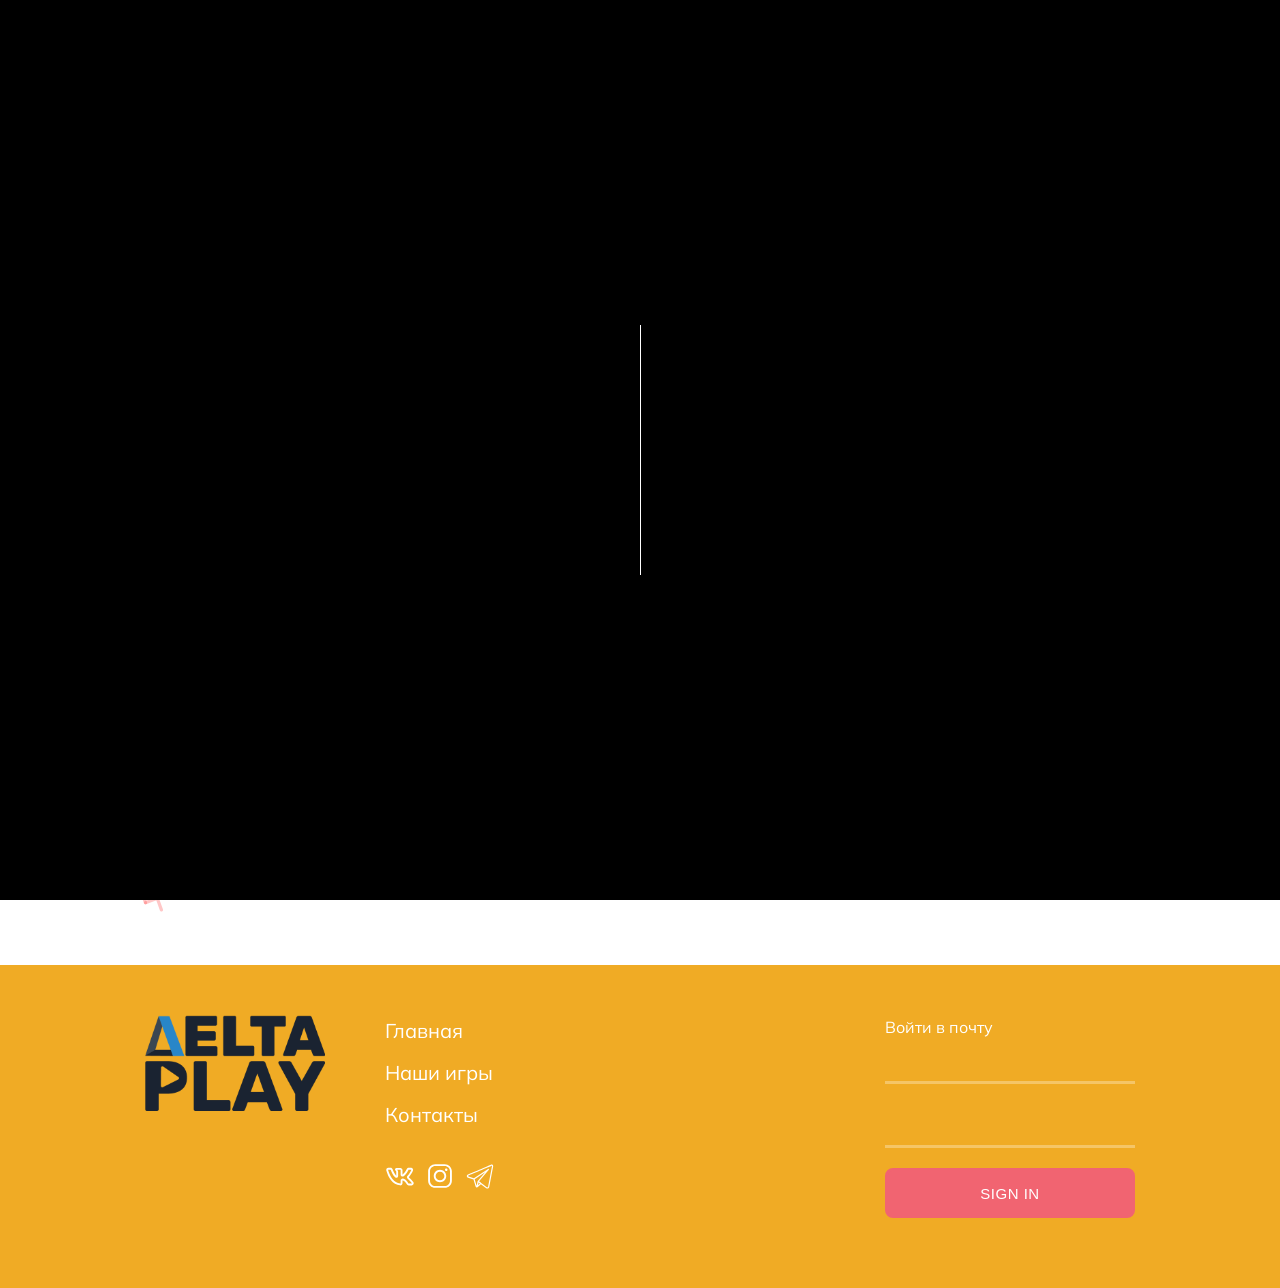
==== contact-us.html @ f850fb14 "Add init game check" ====
<!DOCTYPE html>
<!--[if lt IE 7 ]><html class="ie ie6" lang="en"> <![endif]-->
<!--[if IE 7 ]><html class="ie ie7" lang="en"> <![endif]-->
<!--[if IE 8 ]><html class="ie ie8" lang="en"> <![endif]-->
<!--[if (gte IE 9)|!(IE)]><!--><html lang="en"> <!--<![endif]-->

<head>

	<meta http-equiv="Content-Type" content="text/html; charset=utf-8" />

	<meta name="description" content="Name of your web site">
	<meta name="author" content="Marketify">

	<meta name="viewport" content="width=device-width, initial-scale=1, maximum-scale=1">

	<title>iKnow | Home</title>

	<!-- STYLES -->
	<link href="https://fonts.googleapis.com/css2?family=Mulish:ital,wght@0,200;0,300;0,400;0,500;0,600;0,700;0,800;0,900;1,200;1,300;1,400;1,500;1,600;1,700;1,800;1,900&family=Poppins:ital,wght@0,300;0,400;0,500;0,600;0,700;0,800;0,900;1,300;1,400;1,500;1,600;1,700;1,800;1,900&display=swap" rel="stylesheet">
	<link href="https://fonts.googleapis.com/css2?family=Montserrat:ital,wght@0,100;0,200;0,300;0,400;0,500;0,600;0,700;0,800;0,900;1,100;1,200;1,300;1,400;1,500;1,600;1,700;1,800;1,900&display=swap" rel="stylesheet">

	<link rel="stylesheet" type="text/css" href="css/plugins.css" />
	<link rel="stylesheet" type="text/css" href="css/style.css" />
	<!--<link rel="stylesheet" type="text/css" href="css/dark.css" />-->
	<!--[if lt IE 9]> <script type="text/javascript" src="js/modernizr.custom.js"></script> <![endif]-->
	<!-- /STYLES -->

</head>

<body>

<!-- PRELOADER -->
<div id="preloader">
	<div class="loader_line"></div>
</div>
<!-- /PRELOADER -->

<!-- WRAPPER ALL -->
<!--<div class="iknow_tm_all_wrap" data-magic-cursor="show" data-animation-in="rotateInDownLeft" data-animation-out="rotateOutDownLeft"> -->
<div class="iknow_tm_all_wrap" data-magic-cursor="show" data-enter="zoomInDown" data-exit="slideInLeft">
	<!-- If you want disable magic cursor change value to "hide" -->

	<!-- MODALBOX -->
	<div class="iknow_tm_modalbox">
		<div class="box_inner">
			<div class="close">
				<a href="#"><img class="svg" src="img/svg/cancel.svg" alt="" /></a>
			</div>
			<div class="description_wrap"></div>
		</div>
	</div>
	<!-- /MODALBOX -->

	<div class="iknow_tm_extra_demo">

		<div class="iknow_tm_fixed_background" data-img-url="img/hero/4.jpg"></div>

		<!-- TOPBAR -->
		<div class="iknow_tm_topbar smaller" data-position="fixed">
			<div class="topbar_inner">
				<div class="logo">
					<a href="#"><img src="img/deltaplay.png" alt="" /></a>
				</div>
				<div class="wrapper">
					<div class="menu transition_link">
						<ul>
							<li><a href="index.html">Главная</a></li>
							<li><a href="games.html">Наши игры</a></li>
							<li class="active"><a href="contact-us.html">Контакты</a></li>
						</ul>
						<span class="ccc"></span>
					</div>
					<div class="trigger">
						<div class="hamburger hamburger--slider">
							<div class="hamburger-box">
								<div class="hamburger-inner"></div>
							</div>
						</div>
					</div>
				</div>
			</div>
		</div>
		<!-- /TOPBAR -->

		<!-- HERO -->
		<div class="iknow_tm_hero">
			<div class="background_shape"></div>
			<div class="hero_content">
				<div class="container">
					<div class="content_inner">
						<!-- CONTACT -->
						<div id="contact" class="iknow_tm_main_section">
							<div class="iknow_tm_contact">
								<div class="iknow_tm_main_title">
									<span>Напишите нам</span>
									<h3>Отправьте нам свое сообщение</h3>
								</div>
								<div class="wrapper">

									<div class="right">
										<div class="fields">
											<form action="/" method="post" class="contact_form" id="contact_form" autocomplete="off">
												<div class="returnmessage" data-success="Ваше сообщение было отправлено, мы с вами скоро свяжемся"></div>
												<div class="empty_notice"><span>Пожалуйста, заполните обязательные поля</span></div>
												<div class="input_list">
													<ul>
														<li><input id="name" type="text" placeholder="Имя" /></li>
														<li><input id="email" type="text" placeholder="Email" /></li>
														<li><input id="phone" type="number" placeholder="Номер телефона" /></li>
														<li><input id="subject" type="text" placeholder="Тема" /></li>
													</ul>
												</div>
												<div class="message_area">
													<textarea id="message" placeholder="Введите сообщение"></textarea>
												</div>
												<div class="iknow_tm_button">
													<a id="send_message" href="#">Submit Now</a>
												</div>

												<!-- If you want change mail address to yours, just open "modal" folder >> contact.php and go to line 4 and change detail to yours.  -->

											</form>
										</div>
									</div>
								</div>
							</div>
						</div>
						<!-- /CONTACT -->
					</div>
				</div>
			</div>

			<!-- Hero Shapes -->
			<div class="simple_shapes">
				<span class="one anim_scale"><img class="svg" src="img/svg/shapes/9.svg" alt="" /></span>
				<span class="two anim_moveLeft"><img class="svg" src="img/svg/shapes/dot.svg" alt="" /></span>
				<span class="three anim_moveTop"><img class="svg" src="img/svg/shapes/dot-2.svg" alt="" /></span>
				<span class="four anim_circle"><img class="svg" src="img/svg/shapes/1.svg" alt="" /></span>
				<span class="five anim_circle"><img class="svg" src="img/svg/shapes/8.svg" alt="" /></span>
				<span class="six anim_circle"><img class="svg" src="img/svg/shapes/3.svg" alt="" /></span>
				<span class="seven anim_right"><img class="svg" src="img/svg/shapes/4.svg" alt="" /></span>
				<span class="eight anim_scale"><img class="svg" src="img/svg/shapes/9.svg" alt="" /></span>
				<span class="nine anim_circle"><img class="svg" src="img/svg/shapes/3.svg" alt="" /></span>
				<span class="ten anim_moveLeft"><img class="svg" src="img/svg/shapes/4.svg" alt="" /></span>
				<span class="eleven anim_scale"><img class="svg" src="img/svg/shapes/9.svg" alt="" /></span>
				<span class="twelve anim_extra"><img class="svg" src="img/svg/shapes/2.svg" alt="" /></span>
				<span class="thirteen anim_circle"><img class="svg" src="img/svg/shapes/5.svg" alt="" /></span>
				<span class="fourteen anim_scale"><img class="svg" src="img/svg/shapes/9.svg" alt="" /></span>
				<span class="fifteen anim_circle"><img class="svg" src="img/svg/shapes/3.svg" alt="" /></span>
				<span class="sixteen anim_scale"><img class="svg" src="img/svg/shapes/9.svg" alt="" /></span>
				<span class="seventeen anim_circle"><img class="svg" src="img/svg/shapes/5.svg" alt="" /></span>
				<span class="eighteen anim_scale"><img class="svg" src="img/svg/shapes/9.svg" alt="" /></span>
				<span class="nineteen anim_scale"><img class="svg" src="img/svg/shapes/9.svg" alt="" /></span>
				<span class="twenty anim_circle"><img class="svg" src="img/svg/shapes/1.svg" alt="" /></span>
			</div>
			<!-- /Hero Shapes -->

		</div>
		<!-- /HERO -->

	</div>

	<!-- AUDIO FOR CLICK -->
	<audio id="audio1"><source src="audio/1.mp3"></audio>
	<audio id="audio2"><source src="audio/2.mp3"></audio>
	<!-- /AUDIO FOR CLICK -->

	<!-- MAGIC CURSOR -->
	<div class="mouse-cursor cursor-outer"></div>
	<div class="mouse-cursor cursor-inner"></div>
	<!-- /MAGIC CURSOR -->

</div>
<!-- / WRAPPER ALL -->

<footer class="footer">
	<div class="footer-container">
		<div class="container">
			<div class="footer__left">
				<a href="/" class="footer__logo">
					<img width="180" src="img/deltaplay.png" alt="Дельтаплей">
				</a>
				<div>
					<nav class="footer__nav">
						<ul class="footer__list">
							<li class="footer__list-item">
								<a class="footer__list-link" href="index.html">Главная</a>
							</li>
							<li class="footer__list-item">
								<a class="footer__list-link" href="games.html">Наши игры</a>
							</li>
							<li class="footer__list-item">
								<a class="footer__list-link" href="contact-us.html">Контакты</a>
							</li>
						</ul>
					</nav>
					<ul class="footer__social footer__contacts-box">
						<li class="footer__social-item">
							<a class="footer__social-link" href="" target="_blank" rel="noopener">
								<img width="30" height="30" src="img/icons-vk.svg" alt="vk">
							</a>
						</li>
						<li class="footer__social-item">
							<a class="footer__social-link" href="" target="_blank" rel="noopener">
								<img width="30" height="30" src="img/icons-instagram.svg" alt="instagram">
							</a>
						</li>
						<li class="footer__social-item">
							<a class="footer__social-link" href="" target="_blank" rel="noopener">
								<img width="30" height="30" src="img/icons-tg.svg" alt="telegram">
							</a>
						</li>
					</ul>
				</div>
			</div>
			<div class="footer__right">
				<div class="email-container">
					<form action="">
						<p>Войти в почту</p>
						<input type="text" value=""><br>
						<input type="password"><br>
						<input type="submit" value="SIGN IN"><br>
					</form>
				</div>
			</div>
		</div>
	</div>
</footer>

<!-- SCRIPTS -->
<script src="js/jquery.js"></script>
<!--[if lt IE 10]> <script type="text/javascript" src="js/ie8.js"></script> <![endif]-->
<script src="js/plugins.js"></script>
<script src="js/init.js"></script>
<!-- /SCRIPTS -->

</body>
</html>
---- css/plugins.css ----
/*------------------------------------------------------------------*/
/*	01) BASE
/*------------------------------------------------------------------*/

html,body,div,span,applet,object,iframe,h1,h2,h3,h4,h5,h6,p,blockquote,pre,a,abbr,acronym,address,big,cite,code,del,dfn,em,font,ins,kbd,q,s,samp,small,strike,strong,sub,sup,tt,var,b,u,i,center,dl,dt,dd,ol,ul,li,fieldset,form,label,legend,table,caption,tbody,tfoot,thead,tr,th,td
	{
	background: transparent;
	border: 0;
	margin: 0;
	padding: 0;
	vertical-align: baseline;
	outline: none;
}

article, aside, details, figcaption, figure, footer, header, hgroup, nav, section {
    display: block;
}

blockquote {
	quotes: none;
}

blockquote:before,blockquote:after {
	content: '';
	content: none;
}
ul, ol{
	margin:0px;
}
ul li, ol li{
	margin:0px;
}
img{
	vertical-align:middle;
	max-width:100%;
}
iframe{
	max-width:100%;
}
del {
	text-decoration: line-through;
}
a, i{
	border:none;
}
a:hover{text-decoration:none;}

/*------------------------------------------------------------------*/
/*	02) FORM ELEMENTS
/*------------------------------------------------------------------*/

textarea{
	border-radius:0;
	font-size:13px;
	resize:vertical;
	font-family:"Mulish";
	letter-spacing: 1.2px !important;

	-webkit-box-sizing: border-box; /* Safari/Chrome, other WebKit */
	-moz-box-sizing: border-box;    /* Firefox, other Gecko */
	-ms-box-sizing: border-box;     /* IE 10 + */
	box-sizing: border-box;         /* Opera/IE 8+ */

	line-height:1.4;
	padding:10px!important;
	width:100%;
	border:1px solid #eee;

	-webkit-transition: all .3s ease;
	   -moz-transition: all .3s ease;
	    -ms-transition: all .3s ease;
	     -o-transition: all .3s ease;
	        transition: all .3s ease;
}
input[type="text"],
input[type="password"],
input[type="datetime"],
input[type="datetime-local"],
input[type="date"],
input[type="month"],
input[type="time"],
input[type="week"],
input[type="number"],
input[type="email"],
input[type="url"],
input[type="search"],
input[type="tel"],
input[type="color"],
.uneditable-input {
	border-radius:0;
	font-size:13px;
	min-width:auto;
	letter-spacing:1.4px;

	-webkit-box-sizing: border-box; /* Safari/Chrome, other WebKit */
	-moz-box-sizing: border-box;    /* Firefox, other Gecko */
	-ms-box-sizing: border-box;     /* IE 10 + */
	box-sizing: border-box;         /* Opera/IE 8+ */

	font-family:"Mulish";

	line-height:1.6;
	padding:10px!important;
	height:44px;
	vertical-align:middle;
	border:1px solid #eee;

	-webkit-transition: all .3s ease;
	   -moz-transition: all .3s ease;
	    -ms-transition: all .3s ease;
	     -o-transition: all .3s ease;
	        transition: all .3s ease;
}

textarea:focus,
input[type="text"]:focus,
input[type="password"]:focus,
input[type="datetime"]:focus,
input[type="datetime-local"]:focus,
input[type="date"]:focus,
input[type="month"]:focus,
input[type="time"]:focus,
input[type="week"]:focus,
input[type="number"]:focus,
input[type="email"]:focus,
input[type="url"]:focus,
input[type="search"]:focus,
input[type="tel"]:focus,
input[type="color"]:focus,
.uneditable-input:focus {
	border-color:#ccc;
	background:#eee;
}

input[type="submit"]{
	padding: 13px 15px;
	height: 40px;
	line-height: 1;
	text-transform: uppercase;
	font-size: 13px;
	font-weight: 600;
	text-decoration: none;
	letter-spacing: 0.5px;
	border:none;
	cursor:pointer;
	color: #FFF;
	background:#777;

	-webkit-transition: all .3s ease;
	   -moz-transition: all .3s ease;
	    -ms-transition: all .3s ease;
	     -o-transition: all .3s ease;
	        transition: all .3s ease;
}
input[type="submit"]:hover{
	background:#444;
}
select{
	padding:8px;
	border:2px solid #eee;
}
input[type="button"]{
	cursor:pointer;
	-webkit-transition: all .3s ease;
	   -moz-transition: all .3s ease;
	    -ms-transition: all .3s ease;
	     -o-transition: all .3s ease;
	        transition: all .3s ease;
}

/*------------------------------------------------------------------*/
/*	03) FONTELLO
/*------------------------------------------------------------------*/

@font-face {
  font-family: 'xcon';
  src: url('font/xcon.eot?4965248');
  src: url('font/xcon.eot?4965248#iefix') format('embedded-opentype'),
       url('font/xcon.woff2?4965248') format('woff2'),
       url('font/xcon.woff?4965248') format('woff'),
       url('font/xcon.ttf?4965248') format('truetype'),
       url('font/xcon.svg?4965248#xcon') format('svg');
  font-weight: normal;
  font-style: normal;
}
/* Chrome hack: SVG is rendered more smooth in Windozze. 100% magic, uncomment if you need it. */
/* Note, that will break hinting! In other OS-es font will be not as sharp as it could be */
/*
@media screen and (-webkit-min-device-pixel-ratio:0) {
  @font-face {
    font-family: 'xcon';
    src: url('../font/xcon.svg?4965248#xcon') format('svg');
  }
}
*/

 [class^="xcon-"]:before, [class*=" xcon-"]:before {
  font-family: "xcon";
  font-style: normal;
  font-weight: normal;
  speak: none;

  display: inline-block;
  text-decoration: inherit;
  width: 1em;
  margin-right: .2em;
  text-align: center;
  /* opacity: .8; */

  /* For safety - reset parent styles, that can break glyph codes*/
  font-variant: normal;
  text-transform: none;

  /* fix buttons height, for twitter bootstrap */
  line-height: 1em;

  /* Animation center compensation - margins should be symmetric */
  /* remove if not needed */
  margin-left: .2em;

  /* you can be more comfortable with increased icons size */
  /* font-size: 120%; */

  /* Font smoothing. That was taken from TWBS */
  -webkit-font-smoothing: antialiased;
  -moz-osx-font-smoothing: grayscale;

  /* Uncomment for 3D effect */
  /* text-shadow: 1px 1px 1px rgba(127, 127, 127, 0.3); */
}

.xcon-phone:before { content: '\e800'; } /* '' */
.xcon-mail:before { content: '\e801'; } /* '' */
.xcon-globe:before { content: '\e802'; } /* '' */
.xcon-glass:before { content: '\e803'; } /* '' */
.xcon-music:before { content: '\e804'; } /* '' */
.xcon-search:before { content: '\e805'; } /* '' */
.xcon-star:before { content: '\e806'; } /* '' */
.xcon-star-empty:before { content: '\e807'; } /* '' */
.xcon-heart:before { content: '\e808'; } /* '' */
.xcon-cancel-circled:before { content: '\e809'; } /* '' */
.xcon-ok:before { content: '\e80a'; } /* '' */
.xcon-bookmark:before { content: '\e80b'; } /* '' */
.xcon-thumbs-up:before { content: '\e80c'; } /* '' */
.xcon-thumbs-down:before { content: '\e80d'; } /* '' */
.xcon-download:before { content: '\e80e'; } /* '' */
.xcon-upload:before { content: '\e80f'; } /* '' */
.xcon-lock-open:before { content: '\e810'; } /* '' */
.xcon-lock:before { content: '\e811'; } /* '' */
.xcon-bell:before { content: '\e812'; } /* '' */
.xcon-location:before { content: '\e813'; } /* '' */
.xcon-attention:before { content: '\e814'; } /* '' */
.xcon-cog:before { content: '\e815'; } /* '' */
.xcon-resize-full:before { content: '\e816'; } /* '' */
.xcon-resize-small:before { content: '\e817'; } /* '' */
.xcon-resize-horizontal:before { content: '\e818'; } /* '' */
.xcon-resize-vertical:before { content: '\e819'; } /* '' */
.xcon-basket:before { content: '\e81a'; } /* '' */
.xcon-calendar:before { content: '\e81b'; } /* '' */
.xcon-wrench:before { content: '\e81c'; } /* '' */
.xcon-folder:before { content: '\e81d'; } /* '' */
.xcon-folder-open:before { content: '\e81e'; } /* '' */
.xcon-volume-off:before { content: '\e81f'; } /* '' */
.xcon-volume-up:before { content: '\e820'; } /* '' */
.xcon-volume-down:before { content: '\e821'; } /* '' */
.xcon-clock:before { content: '\e822'; } /* '' */
.xcon-zoom-out:before { content: '\e823'; } /* '' */
.xcon-zoom-in:before { content: '\e824'; } /* '' */
.xcon-down-dir:before { content: '\e825'; } /* '' */
.xcon-up-dir:before { content: '\e826'; } /* '' */
.xcon-left-dir:before { content: '\e827'; } /* '' */
.xcon-right-dir:before { content: '\e828'; } /* '' */
.xcon-down-open:before { content: '\e829'; } /* '' */
.xcon-left-open:before { content: '\e82a'; } /* '' */

.xcon-right-open:before { content: '\e82b'; } /* '' */
.xcon-up-open:before { content: '\e82c'; } /* '' */
.xcon-down-big:before { content: '\e82d'; } /* '' */
.xcon-left-big:before { content: '\e82e'; } /* '' */
.xcon-right-big:before { content: '\e82f'; } /* '' */
.xcon-up-big:before { content: '\e830'; } /* '' */
.xcon-play:before { content: '\e831'; } /* '' */
.xcon-spin3:before { content: '\e832'; } /* '' */
.xcon-play-circled2:before { content: '\e833'; } /* '' */
.xcon-pause:before { content: '\e834'; } /* '' */
.xcon-to-end:before { content: '\e835'; } /* '' */
.xcon-to-end-alt:before { content: '\e836'; } /* '' */
.xcon-to-start:before { content: '\e837'; } /* '' */
.xcon-flash:before { content: '\e838'; } /* '' */
.xcon-to-start-alt:before { content: '\e839'; } /* '' */
.xcon-fast-fw:before { content: '\e83a'; } /* '' */
.xcon-fast-bw:before { content: '\e83b'; } /* '' */
.xcon-off:before { content: '\e83c'; } /* '' */
.xcon-check:before { content: '\e83d'; } /* '' */
.xcon-comment:before { content: '\e83e'; } /* '' */
.xcon-chat:before { content: '\e83f'; } /* '' */
.xcon-forward:before { content: '\e840'; } /* '' */
.xcon-eye:before { content: '\e841'; } /* '' */
.xcon-eye-off:before { content: '\e842'; } /* '' */
.xcon-star-half:before { content: '\e843'; } /* '' */
.xcon-heart-empty:before { content: '\e844'; } /* '' */
.xcon-camera:before { content: '\e845'; } /* '' */
.xcon-videocam:before { content: '\e846'; } /* '' */
.xcon-picture:before { content: '\e847'; } /* '' */
.xcon-camera-alt:before { content: '\e848'; } /* '' */
.xcon-video:before { content: '\e849'; } /* '' */
.xcon-home:before { content: '\e84a'; } /* '' */
.xcon-pencil:before { content: '\e84b'; } /* '' */
.xcon-trash-empty:before { content: '\e84c'; } /* '' */
.xcon-camera-1:before { content: '\e84d'; } /* '' */
.xcon-move:before { content: '\f047'; } /* '' */
.xcon-bookmark-empty:before { content: '\f097'; } /* '' */
.xcon-twitter:before { content: '\f099'; } /* '' */
.xcon-facebook:before { content: '\f09a'; } /* '' */
.xcon-rss:before { content: '\f09e'; } /* '' */
.xcon-resize-full-alt:before { content: '\f0b2'; } /* '' */
.xcon-gplus:before { content: '\f0d5'; } /* '' */
.xcon-sort-down:before { content: '\f0dd'; } /* '' */
.xcon-sort-up:before { content: '\f0de'; } /* '' */
.xcon-mail-alt:before { content: '\f0e0'; } /* '' */
.xcon-linkedin:before { content: '\f0e1'; } /* '' */
.xcon-comment-empty:before { content: '\f0e5'; } /* '' */
.xcon-chat-empty:before { content: '\f0e6'; } /* '' */
.xcon-bell-alt:before { content: '\f0f3'; } /* '' */
.xcon-angle-double-left:before { content: '\f100'; } /* '' */
.xcon-angle-double-right:before { content: '\f101'; } /* '' */
.xcon-angle-double-up:before { content: '\f102'; } /* '' */
.xcon-angle-double-down:before { content: '\f103'; } /* '' */
.xcon-angle-left:before { content: '\f104'; } /* '' */
.xcon-angle-right:before { content: '\f105'; } /* '' */
.xcon-angle-up:before { content: '\f106'; } /* '' */
.xcon-angle-down:before { content: '\f107'; } /* '' */
.xcon-desktop:before { content: '\f108'; } /* '' */
.xcon-laptop:before { content: '\f109'; } /* '' */
.xcon-tablet:before { content: '\f10a'; } /* '' */
.xcon-mobile:before { content: '\f10b'; } /* '' */
.xcon-quote-left:before { content: '\f10d'; } /* '' */
.xcon-reply:before { content: '\f112'; } /* '' */
.xcon-folder-empty:before { content: '\f114'; } /* '' */
.xcon-folder-open-empty:before { content: '\f115'; } /* '' */
.xcon-reply-all:before { content: '\f122'; } /* '' */
.xcon-star-half-alt:before { content: '\f123'; } /* '' */
.xcon-direction:before { content: '\f124'; } /* '' */
.xcon-attention-alt:before { content: '\f12a'; } /* '' */
.xcon-mic:before { content: '\f130'; } /* '' */
.xcon-mute:before { content: '\f131'; } /* '' */
.xcon-play-circled:before { content: '\f144'; } /* '' */
.xcon-ok-squared:before { content: '\f14a'; } /* '' */
.xcon-euro:before { content: '\f153'; } /* '' */
.xcon-pound:before { content: '\f154'; } /* '' */
.xcon-dollar:before { content: '\f155'; } /* '' */
.xcon-thumbs-up-alt:before { content: '\f164'; } /* '' */
.xcon-thumbs-down-alt:before { content: '\f165'; } /* '' */
.xcon-youtube-play:before { content: '\f16a'; } /* '' */
.xcon-instagram:before { content: '\f16d'; } /* '' */
.xcon-tumblr:before { content: '\f173'; } /* '' */
.xcon-down:before { content: '\f175'; } /* '' */
.xcon-up:before { content: '\f176'; } /* '' */
.xcon-left:before { content: '\f177'; } /* '' */
.xcon-right:before { content: '\f178'; } /* '' */
.xcon-apple:before { content: '\f179'; } /* '' */
.xcon-dribbble:before { content: '\f17d'; } /* '' */
.xcon-vkontakte:before { content: '\f189'; } /* '' */
.xcon-mail-squared:before { content: '\f199'; } /* '' */
.xcon-google:before { content: '\f1a0'; } /* '' */
.xcon-behance:before { content: '\f1b4'; } /* '' */
.xcon-paper-plane:before { content: '\f1d8'; } /* '' */
.xcon-paper-plane-empty:before { content: '\f1d9'; } /* '' */
.xcon-share:before { content: '\f1e0'; } /* '' */
.xcon-share-squared:before { content: '\f1e1'; } /* '' */
.xcon-cc-visa:before { content: '\f1f0'; } /* '' */
.xcon-cc-mastercard:before { content: '\f1f1'; } /* '' */
.xcon-cc-discover:before { content: '\f1f2'; } /* '' */
.xcon-cc-amex:before { content: '\f1f3'; } /* '' */
.xcon-cc-paypal:before { content: '\f1f4'; } /* '' */
.xcon-cc-stripe:before { content: '\f1f5'; } /* '' */
.xcon-bell-off:before { content: '\f1f6'; } /* '' */
.xcon-bell-off-empty:before { content: '\f1f7'; } /* '' */
.xcon-toggle-off:before { content: '\f204'; } /* '' */
.xcon-toggle-on:before { content: '\f205'; } /* '' */
.xcon-pinterest:before { content: '\f231'; } /* '' */
.xcon-hourglass-o:before { content: '\f250'; } /* '' */
.xcon-trademark:before { content: '\f25c'; } /* '' */
.xcon-registered:before { content: '\f25d'; } /* '' */
.xcon-odnoklassniki:before { content: '\f263'; } /* '' */
.xcon-safari:before { content: '\f267'; } /* '' */
.xcon-chrome:before { content: '\f268'; } /* '' */
.xcon-firefox:before { content: '\f269'; } /* '' */
.xcon-opera:before { content: '\f26a'; } /* '' */
.xcon-internet-explorer:before { content: '\f26b'; } /* '' */
.xcon-vimeo:before { content: '\f27d'; } /* '' */


/*------------------------------------------------------------------*/
/*	MAGNIFIC POPUP
/*------------------------------------------------------------------*/

.mfp-bg,.mfp-wrap{position:fixed;left:0;top:0}.mfp-bg,.mfp-container,.mfp-wrap{height:100%;width:100%}.mfp-arrow:after,.mfp-arrow:before,.mfp-container:before,.mfp-figure:after{content:''}.mfp-bg{z-index:1042;overflow:hidden;background:#0b0b0b;opacity:.8}.mfp-wrap{z-index:1043;outline:0!important;-webkit-backface-visibility:hidden}.mfp-container{text-align:center;position:absolute;left:0;top:0;padding:0 8px;box-sizing:border-box}.mfp-container:before{display:inline-block;height:100%;vertical-align:middle}.mfp-align-top .mfp-container:before{display:none}.mfp-content{position:relative;display:inline-block;vertical-align:middle;margin:0 auto;text-align:left;z-index:1045}.mfp-ajax-holder .mfp-content,.mfp-inline-holder .mfp-content{width:100%;cursor:auto}.mfp-ajax-cur{cursor:progress}.mfp-zoom-out-cur,.mfp-zoom-out-cur .mfp-image-holder .mfp-close{cursor:-moz-zoom-out;cursor:-webkit-zoom-out;cursor:zoom-out}.mfp-zoom{cursor:pointer;cursor:-webkit-zoom-in;cursor:-moz-zoom-in;cursor:zoom-in}.mfp-auto-cursor .mfp-content{cursor:auto}.mfp-arrow,.mfp-close,.mfp-counter,.mfp-preloader{-webkit-user-select:none;-moz-user-select:none;user-select:none}.mfp-loading.mfp-figure{display:none}.mfp-hide{display:none!important}.mfp-preloader{color:#CCC;position:absolute;top:50%;width:auto;text-align:center;margin-top:-.8em;left:8px;right:8px;z-index:1044}.mfp-preloader a{color:#CCC}.mfp-close,.mfp-preloader a:hover{color:#FFF}.mfp-s-error .mfp-content,.mfp-s-ready .mfp-preloader{display:none}button.mfp-arrow,button.mfp-close{overflow:visible;cursor:pointer;background:0 0;border:0;-webkit-appearance:none;display:block;outline:0;padding:0;z-index:1046;box-shadow:none;touch-action:manipulation}.mfp-figure:after,.mfp-iframe-scaler iframe{box-shadow:0 0 8px rgba(0,0,0,.6);position:absolute;left:0}button::-moz-focus-inner{padding:0;border:0}.mfp-close{width:44px;height:44px;line-height:44px;position:absolute;right:0;top:0;text-decoration:none;text-align:center;opacity:.65;padding:0 0 18px 10px;font-style:normal;font-size:28px;font-family:Arial,Baskerville,monospace}.mfp-close:focus,.mfp-close:hover{opacity:1}.mfp-close:active{top:1px}.mfp-close-btn-in .mfp-close{color:#333}.mfp-iframe-holder .mfp-close,.mfp-image-holder .mfp-close{color:#FFF;right:-6px;text-align:right;padding-right:6px;width:100%}.mfp-counter{position:absolute;top:0;right:0;color:#CCC;font-size:12px;line-height:18px;white-space:nowrap}.mfp-figure,img.mfp-img{line-height:0}.mfp-arrow{position:absolute;opacity:.65;margin:-55px 0 0;top:50%;padding:0;width:90px;height:110px;-webkit-tap-highlight-color:transparent}.mfp-arrow:active{margin-top:-54px}.mfp-arrow:focus,.mfp-arrow:hover{opacity:1}.mfp-arrow:after,.mfp-arrow:before{display:block;width:0;height:0;position:absolute;left:0;top:0;margin-top:35px;margin-left:35px;border:inset transparent}.mfp-arrow:after{border-top-width:13px;border-bottom-width:13px;top:8px}.mfp-arrow:before{border-top-width:21px;border-bottom-width:21px;opacity:.7}.mfp-arrow-left{left:0}.mfp-arrow-left:after{border-right:17px solid #FFF;margin-left:31px}.mfp-arrow-left:before{margin-left:25px;border-right:27px solid #3F3F3F}.mfp-arrow-right{right:0}.mfp-arrow-right:after{border-left:17px solid #FFF;margin-left:39px}.mfp-arrow-right:before{border-left:27px solid #3F3F3F}.mfp-iframe-holder{padding-top:40px;padding-bottom:40px}.mfp-iframe-holder .mfp-content{line-height:0;width:100%;max-width:900px}.mfp-image-holder .mfp-content,img.mfp-img{max-width:100%}.mfp-iframe-holder .mfp-close{top:-40px}.mfp-iframe-scaler{width:100%;height:0;overflow:hidden;padding-top:56.25%}.mfp-iframe-scaler iframe{display:block;top:0;width:100%;height:100%;background:#000}.mfp-figure:after,img.mfp-img{width:auto;height:auto;display:block}img.mfp-img{box-sizing:border-box;padding:40px 0;margin:0 auto}.mfp-figure:after{top:40px;bottom:40px;right:0;z-index:-1;background:#444}.mfp-figure small{color:#BDBDBD;display:block;font-size:12px;line-height:14px}.mfp-figure figure{margin:0}.mfp-bottom-bar{margin-top:-36px;position:absolute;top:100%;left:0;width:100%;cursor:auto}.mfp-title{text-align:left;line-height:18px;color:#F3F3F3;word-wrap:break-word;padding-right:36px}.mfp-gallery .mfp-image-holder .mfp-figure{cursor:pointer}@media screen and (max-width:800px) and (orientation:landscape),screen and (max-height:300px){.mfp-img-mobile .mfp-image-holder{padding-left:0;padding-right:0}.mfp-img-mobile img.mfp-img{padding:0}.mfp-img-mobile .mfp-figure:after{top:0;bottom:0}.mfp-img-mobile .mfp-figure small{display:inline;margin-left:5px}.mfp-img-mobile .mfp-bottom-bar{background:rgba(0,0,0,.6);bottom:0;margin:0;top:auto;padding:3px 5px;position:fixed;box-sizing:border-box}.mfp-img-mobile .mfp-bottom-bar:empty{padding:0}.mfp-img-mobile .mfp-counter{right:5px;top:3px}.mfp-img-mobile .mfp-close{top:0;right:0;width:35px;height:35px;line-height:35px;background:rgba(0,0,0,.6);position:fixed;text-align:center;padding:0}}@media all and (max-width:900px){.mfp-arrow{-webkit-transform:scale(.75);transform:scale(.75)}.mfp-arrow-left{-webkit-transform-origin:0;transform-origin:0}.mfp-arrow-right{-webkit-transform-origin:100%;transform-origin:100%}.mfp-container{padding-left:6px;padding-right:6px}}


/*------------------------------------------------------------------*/
/*	ANIMATION
/*------------------------------------------------------------------*/

/*!
 * animate.css -http://daneden.me/animate
 * Version - 3.5.2
 * Licensed under the MIT license - http://opensource.org/licenses/MIT
 *
 * Copyright (c) 2017 Daniel Eden
 */

.animated {
  animation-duration: 1s;
  animation-fill-mode: both;
}

.animated.infinite {
  animation-iteration-count: infinite;
}

.animated.hinge {
  animation-duration: 2s;
}

.animated.flipOutX,
.animated.flipOutY,
.animated.bounceIn,
.animated.bounceOut {
  animation-duration: .75s;
}

@keyframes bounce {
  from, 20%, 53%, 80%, to {
    animation-timing-function: cubic-bezier(0.215, 0.610, 0.355, 1.000);
    transform: translate3d(0,0,0);
  }

  40%, 43% {
    animation-timing-function: cubic-bezier(0.755, 0.050, 0.855, 0.060);
    transform: translate3d(0, -30px, 0);
  }

  70% {
    animation-timing-function: cubic-bezier(0.755, 0.050, 0.855, 0.060);
    transform: translate3d(0, -15px, 0);
  }

  90% {
    transform: translate3d(0,-4px,0);
  }
}

.bounce {
  animation-name: bounce;
  transform-origin: center bottom;
}

@keyframes flash {
  from, 50%, to {
    opacity: 1;
  }

  25%, 75% {
    opacity: 0;
  }
}

.flash {
  animation-name: flash;
}

/* originally authored by Nick Pettit - https://github.com/nickpettit/glide */

@keyframes pulse {
  from {
    transform: scale3d(1, 1, 1);
  }

  50% {
    transform: scale3d(1.05, 1.05, 1.05);
  }

  to {
    transform: scale3d(1, 1, 1);
  }
}

.pulse {
  animation-name: pulse;
}

@keyframes rubberBand {
  from {
    transform: scale3d(1, 1, 1);
  }

  30% {
    transform: scale3d(1.25, 0.75, 1);
  }

  40% {
    transform: scale3d(0.75, 1.25, 1);
  }

  50% {
    transform: scale3d(1.15, 0.85, 1);
  }

  65% {
    transform: scale3d(.95, 1.05, 1);
  }

  75% {
    transform: scale3d(1.05, .95, 1);
  }

  to {
    transform: scale3d(1, 1, 1);
  }
}

.rubberBand {
  animation-name: rubberBand;
}

@keyframes shake {
  from, to {
    transform: translate3d(0, 0, 0);
  }

  10%, 30%, 50%, 70%, 90% {
    transform: translate3d(-10px, 0, 0);
  }

  20%, 40%, 60%, 80% {
    transform: translate3d(10px, 0, 0);
  }
}

.shake {
  animation-name: shake;
}

@keyframes headShake {
  0% {
    transform: translateX(0);
  }

  6.5% {
    transform: translateX(-6px) rotateY(-9deg);
  }

  18.5% {
    transform: translateX(5px) rotateY(7deg);
  }

  31.5% {
    transform: translateX(-3px) rotateY(-5deg);
  }

  43.5% {
    transform: translateX(2px) rotateY(3deg);
  }

  50% {
    transform: translateX(0);
  }
}

.headShake {
  animation-timing-function: ease-in-out;
  animation-name: headShake;
}

@keyframes swing {
  20% {
    transform: rotate3d(0, 0, 1, 15deg);
  }

  40% {
    transform: rotate3d(0, 0, 1, -10deg);
  }

  60% {
    transform: rotate3d(0, 0, 1, 5deg);
  }

  80% {
    transform: rotate3d(0, 0, 1, -5deg);
  }

  to {
    transform: rotate3d(0, 0, 1, 0deg);
  }
}

.swing {
  transform-origin: top center;
  animation-name: swing;
}

@keyframes tada {
  from {
    transform: scale3d(1, 1, 1);
  }

  10%, 20% {
    transform: scale3d(.9, .9, .9) rotate3d(0, 0, 1, -3deg);
  }

  30%, 50%, 70%, 90% {
    transform: scale3d(1.1, 1.1, 1.1) rotate3d(0, 0, 1, 3deg);
  }

  40%, 60%, 80% {
    transform: scale3d(1.1, 1.1, 1.1) rotate3d(0, 0, 1, -3deg);
  }

  to {
    transform: scale3d(1, 1, 1);
  }
}

.tada {
  animation-name: tada;
}

/* originally authored by Nick Pettit - https://github.com/nickpettit/glide */

@keyframes wobble {
  from {
    transform: none;
  }

  15% {
    transform: translate3d(-25%, 0, 0) rotate3d(0, 0, 1, -5deg);
  }

  30% {
    transform: translate3d(20%, 0, 0) rotate3d(0, 0, 1, 3deg);
  }

  45% {
    transform: translate3d(-15%, 0, 0) rotate3d(0, 0, 1, -3deg);
  }

  60% {
    transform: translate3d(10%, 0, 0) rotate3d(0, 0, 1, 2deg);
  }

  75% {
    transform: translate3d(-5%, 0, 0) rotate3d(0, 0, 1, -1deg);
  }

  to {

    transform: none;
  }
}

.wobble {
  animation-name: wobble;
}

@keyframes jello {
  from, 11.1%, to {
    transform: none;
  }

  22.2% {
    transform: skewX(-12.5deg) skewY(-12.5deg);
  }

  33.3% {
    transform: skewX(6.25deg) skewY(6.25deg);
  }

  44.4% {
    transform: skewX(-3.125deg) skewY(-3.125deg);
  }

  55.5% {
    transform: skewX(1.5625deg) skewY(1.5625deg);
  }

  66.6% {
    transform: skewX(-0.78125deg) skewY(-0.78125deg);
  }

  77.7% {
    transform: skewX(0.390625deg) skewY(0.390625deg);
  }

  88.8% {
    transform: skewX(-0.1953125deg) skewY(-0.1953125deg);
  }
}

.jello {
  animation-name: jello;
  transform-origin: center;
}

@keyframes bounceIn {
  from, 20%, 40%, 60%, 80%, to {
    animation-timing-function: cubic-bezier(0.215, 0.610, 0.355, 1.000);
  }

  0% {
    opacity: 0;
    transform: scale3d(.3, .3, .3);
  }

  20% {
    transform: scale3d(1.1, 1.1, 1.1);
  }

  40% {
    transform: scale3d(.9, .9, .9);
  }

  60% {
    opacity: 1;
    transform: scale3d(1.03, 1.03, 1.03);
  }

  80% {
    transform: scale3d(.97, .97, .97);
  }

  to {
    opacity: 1;
    transform: scale3d(1, 1, 1);
  }
}

.bounceIn {
  animation-name: bounceIn;
}

@keyframes bounceInDown {
  from, 60%, 75%, 90%, to {
    animation-timing-function: cubic-bezier(0.215, 0.610, 0.355, 1.000);
  }

  0% {
    opacity: 0;
    transform: translate3d(0, -3000px, 0);
  }

  60% {
    opacity: 1;
    transform: translate3d(0, 25px, 0);
  }

  75% {
    transform: translate3d(0, -10px, 0);
  }

  90% {
    transform: translate3d(0, 5px, 0);
  }

  to {
    transform: none;
  }
}

.bounceInDown {
  animation-name: bounceInDown;
}

@keyframes bounceInLeft {
  from, 60%, 75%, 90%, to {
    animation-timing-function: cubic-bezier(0.215, 0.610, 0.355, 1.000);
  }

  0% {
    opacity: 0;
    transform: translate3d(-3000px, 0, 0);
  }

  60% {
    opacity: 1;
    transform: translate3d(25px, 0, 0);
  }

  75% {
    transform: translate3d(-10px, 0, 0);
  }

  90% {
    transform: translate3d(5px, 0, 0);
  }

  to {
    transform: none;
  }
}

.bounceInLeft {
  animation-name: bounceInLeft;
}

@keyframes bounceInRight {
  from, 60%, 75%, 90%, to {
    animation-timing-function: cubic-bezier(0.215, 0.610, 0.355, 1.000);
  }

  from {
    opacity: 0;
    transform: translate3d(3000px, 0, 0);
  }

  60% {
    opacity: 1;
    transform: translate3d(-25px, 0, 0);
  }

  75% {
    transform: translate3d(10px, 0, 0);
  }

  90% {
    transform: translate3d(-5px, 0, 0);
  }

  to {
    transform: none;
  }
}

.bounceInRight {
  animation-name: bounceInRight;
}

@keyframes bounceInUp {
  from, 60%, 75%, 90%, to {
    animation-timing-function: cubic-bezier(0.215, 0.610, 0.355, 1.000);
  }

  from {
    opacity: 0;
    transform: translate3d(0, 3000px, 0);
  }

  60% {
    opacity: 1;
    transform: translate3d(0, -20px, 0);
  }

  75% {
    transform: translate3d(0, 10px, 0);
  }

  90% {
    transform: translate3d(0, -5px, 0);
  }

  to {
    transform: translate3d(0, 0, 0);
  }
}

.bounceInUp {
  animation-name: bounceInUp;
}

@keyframes bounceOut {
  20% {
    transform: scale3d(.9, .9, .9);
  }

  50%, 55% {
    opacity: 1;
    transform: scale3d(1.1, 1.1, 1.1);
  }

  to {
    opacity: 0;
    transform: scale3d(.3, .3, .3);
  }
}

.bounceOut {
  animation-name: bounceOut;
}

@keyframes bounceOutDown {
  20% {
    transform: translate3d(0, 10px, 0);
  }

  40%, 45% {
    opacity: 1;
    transform: translate3d(0, -20px, 0);
  }

  to {
    opacity: 0;
    transform: translate3d(0, 2000px, 0);
  }
}

.bounceOutDown {
  animation-name: bounceOutDown;
}

@keyframes bounceOutLeft {
  20% {
    opacity: 1;
    transform: translate3d(20px, 0, 0);
  }

  to {
    opacity: 0;
    transform: translate3d(-2000px, 0, 0);
  }
}

.bounceOutLeft {
  animation-name: bounceOutLeft;
}

@keyframes bounceOutRight {
  20% {
    opacity: 1;
    transform: translate3d(-20px, 0, 0);
  }

  to {
    opacity: 0;
    transform: translate3d(2000px, 0, 0);
  }
}

.bounceOutRight {
  animation-name: bounceOutRight;
}

@keyframes bounceOutUp {
  20% {
    transform: translate3d(0, -10px, 0);
  }

  40%, 45% {
    opacity: 1;
    transform: translate3d(0, 20px, 0);
  }

  to {
    opacity: 0;
    transform: translate3d(0, -2000px, 0);
  }
}

.bounceOutUp {
  animation-name: bounceOutUp;
}

@keyframes fadeIn {
  from {
    opacity: 0;
  }

  to {
    opacity: 1;
  }
}

.fadeIn {
  animation-name: fadeIn;
}

@keyframes fadeInDown {
  from {
    opacity: 0;
    transform: translate3d(0, -100%, 0);
  }

  to {
    opacity: 1;
    transform: none;
  }
}

.fadeInDown {
  animation-name: fadeInDown;
}

@keyframes fadeInDownBig {
  from {
    opacity: 0;
    transform: translate3d(0, -2000px, 0);
  }

  to {
    opacity: 1;
    transform: none;
  }
}

.fadeInDownBig {
  animation-name: fadeInDownBig;
}

@keyframes fadeInLeft {
  from {
    opacity: 0;
    transform: translate3d(-100%, 0, 0);
  }

  to {
    opacity: 1;
    transform: none;
  }
}

.fadeInLeft {
  animation-name: fadeInLeft;
}

@keyframes fadeInLeftBig {
  from {
    opacity: 0;
    transform: translate3d(-2000px, 0, 0);
  }

  to {
    opacity: 1;
    transform: none;
  }
}

.fadeInLeftBig {
  animation-name: fadeInLeftBig;
}

@keyframes fadeInRight {
  from {
    opacity: 0;
    transform: translate3d(100%, 0, 0);
  }

  to {
    opacity: 1;
    transform: none;
  }
}

.fadeInRight {
  animation-name: fadeInRight;
}

@keyframes fadeInRightBig {
  from {
    opacity: 0;
    transform: translate3d(2000px, 0, 0);
  }

  to {
    opacity: 1;
    transform: none;
  }
}

.fadeInRightBig {
  animation-name: fadeInRightBig;
}

@keyframes fadeInUp {
  from {
    opacity: 0;
    transform: translate3d(0, 100%, 0);
  }

  to {
    opacity: 1;
    transform: none;
  }
}

.fadeInUp {
  animation-name: fadeInUp;
}

@keyframes fadeInUpBig {
  from {
    opacity: 0;
    transform: translate3d(0, 2000px, 0);
  }

  to {
    opacity: 1;
    transform: none;
  }
}

.fadeInUpBig {
  animation-name: fadeInUpBig;
}

@keyframes fadeOut {
  from {
    opacity: 1;
  }

  to {
    opacity: 0;
  }
}

.fadeOut {
  animation-name: fadeOut;
}

@keyframes fadeOutDown {
  from {
    opacity: 1;
  }

  to {
    opacity: 0;
    transform: translate3d(0, 100%, 0);
  }
}

.fadeOutDown {
  animation-name: fadeOutDown;
}

@keyframes fadeOutDownBig {
  from {
    opacity: 1;
  }

  to {
    opacity: 0;
    transform: translate3d(0, 2000px, 0);
  }
}

.fadeOutDownBig {
  animation-name: fadeOutDownBig;
}

@keyframes fadeOutLeft {
  from {
    opacity: 1;
  }

  to {
    opacity: 0;
    transform: translate3d(-100%, 0, 0);
  }
}

.fadeOutLeft {
  animation-name: fadeOutLeft;
}

@keyframes fadeOutLeftBig {
  from {
    opacity: 1;
  }

  to {
    opacity: 0;
    transform: translate3d(-2000px, 0, 0);
  }
}

.fadeOutLeftBig {
  animation-name: fadeOutLeftBig;
}

@keyframes fadeOutRight {
  from {
    opacity: 1;
  }

  to {
    opacity: 0;
    transform: translate3d(100%, 0, 0);
  }
}

.fadeOutRight {
  animation-name: fadeOutRight;
}

@keyframes fadeOutRightBig {
  from {
    opacity: 1;
  }

  to {
    opacity: 0;
    transform: translate3d(2000px, 0, 0);
  }
}

.fadeOutRightBig {
  animation-name: fadeOutRightBig;
}

@keyframes fadeOutUp {
  from {
    opacity: 1;
  }

  to {
    opacity: 0;
    transform: translate3d(0, -100%, 0);
  }
}

.fadeOutUp {
  animation-name: fadeOutUp;
}

@keyframes fadeOutUpBig {
  from {
    opacity: 1;
  }

  to {
    opacity: 0;
    transform: translate3d(0, -2000px, 0);
  }
}

.fadeOutUpBig {
  animation-name: fadeOutUpBig;
}

@keyframes flip {
  from {
    transform: perspective(400px) rotate3d(0, 1, 0, -360deg);
    animation-timing-function: ease-out;
  }

  40% {
    transform: perspective(400px) translate3d(0, 0, 150px) rotate3d(0, 1, 0, -190deg);
    animation-timing-function: ease-out;
  }

  50% {
    transform: perspective(400px) translate3d(0, 0, 150px) rotate3d(0, 1, 0, -170deg);
    animation-timing-function: ease-in;
  }

  80% {
    transform: perspective(400px) scale3d(.95, .95, .95);
    animation-timing-function: ease-in;
  }

  to {
    transform: perspective(400px);
    animation-timing-function: ease-in;
  }
}

.animated.flip {
  -webkit-backface-visibility: visible;
  backface-visibility: visible;
  animation-name: flip;
}

@keyframes flipInX {
  from {
    transform: perspective(400px) rotate3d(1, 0, 0, 90deg);
    animation-timing-function: ease-in;
    opacity: 0;
  }

  40% {
    transform: perspective(400px) rotate3d(1, 0, 0, -20deg);
    animation-timing-function: ease-in;
  }

  60% {
    transform: perspective(400px) rotate3d(1, 0, 0, 10deg);
    opacity: 1;
  }

  80% {
    transform: perspective(400px) rotate3d(1, 0, 0, -5deg);
  }

  to {
    transform: perspective(400px);
  }
}

.flipInX {
  -webkit-backface-visibility: visible !important;
  backface-visibility: visible !important;
  animation-name: flipInX;
}

@keyframes flipInY {
  from {
    transform: perspective(400px) rotate3d(0, 1, 0, 90deg);
    animation-timing-function: ease-in;
    opacity: 0;
  }

  40% {
    transform: perspective(400px) rotate3d(0, 1, 0, -20deg);
    animation-timing-function: ease-in;
  }

  60% {
    transform: perspective(400px) rotate3d(0, 1, 0, 10deg);
    opacity: 1;
  }

  80% {
    transform: perspective(400px) rotate3d(0, 1, 0, -5deg);
  }

  to {
    transform: perspective(400px);
  }
}

.flipInY {
  -webkit-backface-visibility: visible !important;
  backface-visibility: visible !important;
  animation-name: flipInY;
}

@keyframes flipOutX {
  from {
    transform: perspective(400px);
  }

  30% {
    transform: perspective(400px) rotate3d(1, 0, 0, -20deg);
    opacity: 1;
  }

  to {
    transform: perspective(400px) rotate3d(1, 0, 0, 90deg);
    opacity: 0;
  }
}

.flipOutX {
  animation-name: flipOutX;
  -webkit-backface-visibility: visible !important;
  backface-visibility: visible !important;
}

@keyframes flipOutY {
  from {
    transform: perspective(400px);
  }

  30% {
    transform: perspective(400px) rotate3d(0, 1, 0, -15deg);
    opacity: 1;
  }

  to {
    transform: perspective(400px) rotate3d(0, 1, 0, 90deg);
    opacity: 0;
  }
}

.flipOutY {
  -webkit-backface-visibility: visible !important;
  backface-visibility: visible !important;
  animation-name: flipOutY;
}

@keyframes lightSpeedIn {
  from {
    transform: translate3d(100%, 0, 0) skewX(-30deg);
    opacity: 0;
  }

  60% {
    transform: skewX(20deg);
    opacity: 1;
  }

  80% {
    transform: skewX(-5deg);
    opacity: 1;
  }

  to {
    transform: none;
    opacity: 1;
  }
}

.lightSpeedIn {
  animation-name: lightSpeedIn;
  animation-timing-function: ease-out;
}

@keyframes lightSpeedOut {
  from {
    opacity: 1;
  }

  to {
    transform: translate3d(100%, 0, 0) skewX(30deg);
    opacity: 0;
  }
}

.lightSpeedOut {
  animation-name: lightSpeedOut;
  animation-timing-function: ease-in;
}

@keyframes rotateIn {
  from {
    transform-origin: center;
    transform: rotate3d(0, 0, 1, -200deg);
    opacity: 0;
  }

  to {
    transform-origin: center;
    transform: none;
    opacity: 1;
  }
}

.rotateIn {
  animation-name: rotateIn;
}

@keyframes rotateInDownLeft {
  from {
    transform-origin: left bottom;
    transform: rotate3d(0, 0, 1, -45deg);
    opacity: 0;
  }

  to {
    transform-origin: left bottom;
    transform: none;
    opacity: 1;
  }
}

.rotateInDownLeft {
  animation-name: rotateInDownLeft;
}

@keyframes rotateInDownRight {
  from {
    transform-origin: right bottom;
    transform: rotate3d(0, 0, 1, 45deg);
    opacity: 0;
  }

  to {
    transform-origin: right bottom;
    transform: none;
    opacity: 1;
  }
}

.rotateInDownRight {
  animation-name: rotateInDownRight;
}

@keyframes rotateInUpLeft {
  from {
    transform-origin: left bottom;
    transform: rotate3d(0, 0, 1, 45deg);
    opacity: 0;
  }

  to {
    transform-origin: left bottom;
    transform: none;
    opacity: 1;
  }
}

.rotateInUpLeft {
  animation-name: rotateInUpLeft;
}

@keyframes rotateInUpRight {
  from {
    transform-origin: right bottom;
    transform: rotate3d(0, 0, 1, -90deg);
    opacity: 0;
  }

  to {
    transform-origin: right bottom;
    transform: none;
    opacity: 1;
  }
}

.rotateInUpRight {
  animation-name: rotateInUpRight;
}

@keyframes rotateOut {
  from {
    transform-origin: center;
    opacity: 1;
  }

  to {
    transform-origin: center;
    transform: rotate3d(0, 0, 1, 200deg);
    opacity: 0;
  }
}

.rotateOut {
  animation-name: rotateOut;
}

@keyframes rotateOutDownLeft {
  from {
    transform-origin: left bottom;
    opacity: 1;
  }

  to {
    transform-origin: left bottom;
    transform: rotate3d(0, 0, 1, 45deg);
    opacity: 0;
  }
}

.rotateOutDownLeft {
  animation-name: rotateOutDownLeft;
}

@keyframes rotateOutDownRight {
  from {
    transform-origin: right bottom;
    opacity: 1;
  }

  to {
    transform-origin: right bottom;
    transform: rotate3d(0, 0, 1, -45deg);
    opacity: 0;
  }
}

.rotateOutDownRight {
  animation-name: rotateOutDownRight;
}

@keyframes rotateOutUpLeft {
  from {
    transform-origin: left bottom;
    opacity: 1;
  }

  to {
    transform-origin: left bottom;
    transform: rotate3d(0, 0, 1, -45deg);
    opacity: 0;
  }
}

.rotateOutUpLeft {
  animation-name: rotateOutUpLeft;
}

@keyframes rotateOutUpRight {
  from {
    transform-origin: right bottom;
    opacity: 1;
  }

  to {
    transform-origin: right bottom;
    transform: rotate3d(0, 0, 1, 90deg);
    opacity: 0;
  }
}

.rotateOutUpRight {
  animation-name: rotateOutUpRight;
}

@keyframes hinge {
  0% {
    transform-origin: top left;
    animation-timing-function: ease-in-out;
  }

  20%, 60% {
    transform: rotate3d(0, 0, 1, 80deg);
    transform-origin: top left;
    animation-timing-function: ease-in-out;
  }

  40%, 80% {
    transform: rotate3d(0, 0, 1, 60deg);
    transform-origin: top left;
    animation-timing-function: ease-in-out;
    opacity: 1;
  }

  to {
    transform: translate3d(0, 700px, 0);
    opacity: 0;
  }
}

.hinge {
  animation-name: hinge;
}

@keyframes jackInTheBox {
  from {
    opacity: 0;
    transform: scale(0.1) rotate(30deg);
    transform-origin: center bottom;
  }

  50% {
    transform: rotate(-10deg);
  }

  70% {
    transform: rotate(3deg);
  }

  to {
    opacity: 1;
    transform: scale(1);
  }
}

.jackInTheBox {
  animation-name: jackInTheBox;
}

/* originally authored by Nick Pettit - https://github.com/nickpettit/glide */

@keyframes rollIn {
  from {
    opacity: 0;
    transform: translate3d(-100%, 0, 0) rotate3d(0, 0, 1, -120deg);
  }

  to {
    opacity: 1;
    transform: none;
  }
}

.rollIn {
  animation-name: rollIn;
}

/* originally authored by Nick Pettit - https://github.com/nickpettit/glide */

@keyframes rollOut {
  from {
    opacity: 1;
  }

  to {
    opacity: 0;
    transform: translate3d(100%, 0, 0) rotate3d(0, 0, 1, 120deg);
  }
}

.rollOut {
  animation-name: rollOut;
}

@keyframes zoomIn {
  from {
    opacity: 0;
    transform: scale3d(.3, .3, .3);
  }

  50% {
    opacity: 1;
  }
}

.zoomIn {
  animation-name: zoomIn;
}

@keyframes zoomInDown {
  from {
    opacity: 0;
    transform: scale3d(.1, .1, .1) translate3d(0, -1000px, 0);
    animation-timing-function: cubic-bezier(0.550, 0.055, 0.675, 0.190);
  }

  60% {
    opacity: 1;

    transform: scale3d(.475, .475, .475) translate3d(0, 60px, 0);
    animation-timing-function: cubic-bezier(0.175, 0.885, 0.320, 1);
  }
}

.zoomInDown {
  animation-name: zoomInDown;
}

@keyframes zoomInLeft {
  from {
    opacity: 0;
    transform: scale3d(.1, .1, .1) translate3d(-1000px, 0, 0);
    animation-timing-function: cubic-bezier(0.550, 0.055, 0.675, 0.190);
  }

  60% {
    opacity: 1;
    transform: scale3d(.475, .475, .475) translate3d(10px, 0, 0);
    animation-timing-function: cubic-bezier(0.175, 0.885, 0.320, 1);
  }
}

.zoomInLeft {
  animation-name: zoomInLeft;
}

@keyframes zoomInRight {
  from {
    opacity: 0;
    transform: scale3d(.1, .1, .1) translate3d(1000px, 0, 0);
    animation-timing-function: cubic-bezier(0.550, 0.055, 0.675, 0.190);
  }

  60% {
    opacity: 1;
    transform: scale3d(.475, .475, .475) translate3d(-10px, 0, 0);
    animation-timing-function: cubic-bezier(0.175, 0.885, 0.320, 1);
  }
}

.zoomInRight {
  animation-name: zoomInRight;
}

@keyframes zoomInUp {
  from {
    opacity: 0;
    transform: scale3d(.1, .1, .1) translate3d(0, 1000px, 0);
    animation-timing-function: cubic-bezier(0.550, 0.055, 0.675, 0.190);
  }

  60% {
    opacity: 1;
    transform: scale3d(.475, .475, .475) translate3d(0, -60px, 0);
    animation-timing-function: cubic-bezier(0.175, 0.885, 0.320, 1);
  }
}

.zoomInUp {
  animation-name: zoomInUp;
}

@keyframes zoomOut {
  from {
    opacity: 1;
  }

  50% {
    opacity: 0;
    transform: scale3d(.3, .3, .3);
  }

  to {
    opacity: 0;
  }
}

.zoomOut {
  animation-name: zoomOut;
}

@keyframes zoomOutDown {
  40% {
    opacity: 1;
    transform: scale3d(.475, .475, .475) translate3d(0, -60px, 0);
    animation-timing-function: cubic-bezier(0.550, 0.055, 0.675, 0.190);
  }

  to {
    opacity: 0;
    transform: scale3d(.1, .1, .1) translate3d(0, 2000px, 0);
    transform-origin: center bottom;
    animation-timing-function: cubic-bezier(0.175, 0.885, 0.320, 1);
  }
}

.zoomOutDown {
  animation-name: zoomOutDown;
}

@keyframes zoomOutLeft {
  40% {
    opacity: 1;
    transform: scale3d(.475, .475, .475) translate3d(42px, 0, 0);
  }

  to {
    opacity: 0;
    transform: scale(.1) translate3d(-2000px, 0, 0);
    transform-origin: left center;
  }
}

.zoomOutLeft {
  animation-name: zoomOutLeft;
}

@keyframes zoomOutRight {
  40% {
    opacity: 1;
    transform: scale3d(.475, .475, .475) translate3d(-42px, 0, 0);
  }

  to {
    opacity: 0;
    transform: scale(.1) translate3d(2000px, 0, 0);
    transform-origin: right center;
  }
}

.zoomOutRight {
  animation-name: zoomOutRight;
}

@keyframes zoomOutUp {
  40% {
    opacity: 1;
    transform: scale3d(.475, .475, .475) translate3d(0, 60px, 0);
    animation-timing-function: cubic-bezier(0.550, 0.055, 0.675, 0.190);
  }

  to {
    opacity: 0;
    transform: scale3d(.1, .1, .1) translate3d(0, -2000px, 0);
    transform-origin: center bottom;
    animation-timing-function: cubic-bezier(0.175, 0.885, 0.320, 1);
  }
}

.zoomOutUp {
  animation-name: zoomOutUp;
}

@keyframes slideInDown {
  from {
    transform: translate3d(0, -100%, 0);
    visibility: visible;
  }

  to {
    transform: translate3d(0, 0, 0);
  }
}

.slideInDown {
  animation-name: slideInDown;
}

@keyframes slideInLeft {
  from {
    transform: translate3d(-100%, 0, 0);
    visibility: visible;
  }

  to {
    transform: translate3d(0, 0, 0);
  }
}

.slideInLeft {
  animation-name: slideInLeft;
}

@keyframes slideInRight {
  from {
    transform: translate3d(100%, 0, 0);
    visibility: visible;
  }

  to {
    transform: translate3d(0, 0, 0);
  }
}

.slideInRight {
  animation-name: slideInRight;
}

@keyframes slideInUp {
  from {
    transform: translate3d(0, 100%, 0);
    visibility: visible;
  }

  to {
    transform: translate3d(0, 0, 0);
  }
}

.slideInUp {
  animation-name: slideInUp;
}

@keyframes slideOutDown {
  from {
    transform: translate3d(0, 0, 0);
  }

  to {
    visibility: hidden;
    transform: translate3d(0, 100%, 0);
  }
}

.slideOutDown {
  animation-name: slideOutDown;
}

@keyframes slideOutLeft {
  from {
    transform: translate3d(0, 0, 0);
  }

  to {
    visibility: hidden;
    transform: translate3d(-100%, 0, 0);
  }
}

.slideOutLeft {
  animation-name: slideOutLeft;
}

@keyframes slideOutRight {
  from {
    transform: translate3d(0, 0, 0);
  }

  to {
    visibility: hidden;
    transform: translate3d(100%, 0, 0);
  }
}

.slideOutRight {
  animation-name: slideOutRight;
}

@keyframes slideOutUp {
  from {
    transform: translate3d(0, 0, 0);
  }

  to {
    visibility: hidden;
    transform: translate3d(0, -100%, 0);
  }
}

.slideOutUp {
  animation-name: slideOutUp;
}


/*
Animate.css - http://daneden.me/animate
Licensed under the ☺ license (http://licence.visualidiot.com/)

Copyright (c) 2012 Dan Eden

Permission is hereby granted, free of charge, to any person obtaining a copy of this software and associated documentation files (the "Software"), to deal in the Software without restriction, including without limitation the rights to use, copy, modify, merge, publish, distribute, sublicense, and/or sell copies of the Software, and to permit persons to whom the Software is furnished to do so, subject to the following conditions:

The above copyright notice and this permission notice shall be included in all copies or substantial portions of the Software.

THE SOFTWARE IS PROVIDED "AS IS", WITHOUT WARRANTY OF ANY KIND, EXPRESS OR IMPLIED, INCLUDING BUT NOT LIMITED TO THE WARRANTIES OF MERCHANTABILITY, FITNESS FOR A PARTICULAR PURPOSE AND NONINFRINGEMENT. IN NO EVENT SHALL THE AUTHORS OR COPYRIGHT HOLDERS BE LIABLE FOR ANY CLAIM, DAMAGES OR OTHER LIABILITY, WHETHER IN AN ACTION OF CONTRACT, TORT OR OTHERWISE, ARISING FROM, OUT OF OR IN CONNECTION WITH THE SOFTWARE OR THE USE OR OTHER DEALINGS IN THE SOFTWARE.
*/
body { /* Addresses a small issue in webkit: http://bit.ly/NEdoDq */
	-webkit-backface-visibility: hidden;
}
.animated {
	-webkit-animation-duration: 1s;
	   -moz-animation-duration: 1s;
	     -o-animation-duration: 1s;
	        animation-duration: 1s;
	-webkit-animation-fill-mode: both;
	   -moz-animation-fill-mode: both;
	     -o-animation-fill-mode: both;
	        animation-fill-mode: both;
}

.animated.hinge {
	-webkit-animation-duration: 2s;
	   -moz-animation-duration: 2s;
	     -o-animation-duration: 2s;
	        animation-duration: 2s;
}

@-webkit-keyframes flash {
	0%, 50%, 100% {opacity: 1;}
	25%, 75% {opacity: 0;}
}

@-moz-keyframes flash {
	0%, 50%, 100% {opacity: 1;}
	25%, 75% {opacity: 0;}
}

@-o-keyframes flash {
	0%, 50%, 100% {opacity: 1;}
	25%, 75% {opacity: 0;}
}

@keyframes flash {
	0%, 50%, 100% {opacity: 1;}
	25%, 75% {opacity: 0;}
}

.flash {
	-webkit-animation-name: flash;
	-moz-animation-name: flash;
	-o-animation-name: flash;
	animation-name: flash;
}
@-webkit-keyframes shake {
	0%, 100% {-webkit-transform: translateX(0);}
	10%, 30%, 50%, 70%, 90% {-webkit-transform: translateX(-10px);}
	20%, 40%, 60%, 80% {-webkit-transform: translateX(10px);}
}

@-moz-keyframes shake {
	0%, 100% {-moz-transform: translateX(0);}
	10%, 30%, 50%, 70%, 90% {-moz-transform: translateX(-10px);}
	20%, 40%, 60%, 80% {-moz-transform: translateX(10px);}
}

@-o-keyframes shake {
	0%, 100% {-o-transform: translateX(0);}
	10%, 30%, 50%, 70%, 90% {-o-transform: translateX(-10px);}
	20%, 40%, 60%, 80% {-o-transform: translateX(10px);}
}

@keyframes shake {
	0%, 100% {transform: translateX(0);}
	10%, 30%, 50%, 70%, 90% {transform: translateX(-10px);}
	20%, 40%, 60%, 80% {transform: translateX(10px);}
}

.shake {
	-webkit-animation-name: shake;
	-moz-animation-name: shake;
	-o-animation-name: shake;
	animation-name: shake;
}
@-webkit-keyframes bounce {
	0%, 20%, 50%, 80%, 100% {-webkit-transform: translateY(0);}
	40% {-webkit-transform: translateY(-30px);}
	60% {-webkit-transform: translateY(-15px);}
}

@-moz-keyframes bounce {
	0%, 20%, 50%, 80%, 100% {-moz-transform: translateY(0);}
	40% {-moz-transform: translateY(-30px);}
	60% {-moz-transform: translateY(-15px);}
}

@-o-keyframes bounce {
	0%, 20%, 50%, 80%, 100% {-o-transform: translateY(0);}
	40% {-o-transform: translateY(-30px);}
	60% {-o-transform: translateY(-15px);}
}
@keyframes bounce {
	0%, 20%, 50%, 80%, 100% {transform: translateY(0);}
	40% {transform: translateY(-30px);}
	60% {transform: translateY(-15px);}
}

.bounce {
	-webkit-animation-name: bounce;
	-moz-animation-name: bounce;
	-o-animation-name: bounce;
	animation-name: bounce;
}
@-webkit-keyframes tada {
	0% {-webkit-transform: scale(1);}
	10%, 20% {-webkit-transform: scale(0.9) rotate(-3deg);}
	30%, 50%, 70%, 90% {-webkit-transform: scale(1.1) rotate(3deg);}
	40%, 60%, 80% {-webkit-transform: scale(1.1) rotate(-3deg);}
	100% {-webkit-transform: scale(1) rotate(0);}
}

@-moz-keyframes tada {
	0% {-moz-transform: scale(1);}
	10%, 20% {-moz-transform: scale(0.9) rotate(-3deg);}
	30%, 50%, 70%, 90% {-moz-transform: scale(1.1) rotate(3deg);}
	40%, 60%, 80% {-moz-transform: scale(1.1) rotate(-3deg);}
	100% {-moz-transform: scale(1) rotate(0);}
}

@-o-keyframes tada {
	0% {-o-transform: scale(1);}
	10%, 20% {-o-transform: scale(0.9) rotate(-3deg);}
	30%, 50%, 70%, 90% {-o-transform: scale(1.1) rotate(3deg);}
	40%, 60%, 80% {-o-transform: scale(1.1) rotate(-3deg);}
	100% {-o-transform: scale(1) rotate(0);}
}

@keyframes tada {
	0% {transform: scale(1);}
	10%, 20% {transform: scale(0.9) rotate(-3deg);}
	30%, 50%, 70%, 90% {transform: scale(1.1) rotate(3deg);}
	40%, 60%, 80% {transform: scale(1.1) rotate(-3deg);}
	100% {transform: scale(1) rotate(0);}
}

.tada {
	-webkit-animation-name: tada;
	-moz-animation-name: tada;
	-o-animation-name: tada;
	animation-name: tada;
}
@-webkit-keyframes swing {
	20%, 40%, 60%, 80%, 100% { -webkit-transform-origin: top center; }
	20% { -webkit-transform: rotate(15deg); }
	40% { -webkit-transform: rotate(-10deg); }
	60% { -webkit-transform: rotate(5deg); }
	80% { -webkit-transform: rotate(-5deg); }
	100% { -webkit-transform: rotate(0deg); }
}

@-moz-keyframes swing {
	20% { -moz-transform: rotate(15deg); }
	40% { -moz-transform: rotate(-10deg); }
	60% { -moz-transform: rotate(5deg); }
	80% { -moz-transform: rotate(-5deg); }
	100% { -moz-transform: rotate(0deg); }
}

@-o-keyframes swing {
	20% { -o-transform: rotate(15deg); }
	40% { -o-transform: rotate(-10deg); }
	60% { -o-transform: rotate(5deg); }
	80% { -o-transform: rotate(-5deg); }
	100% { -o-transform: rotate(0deg); }
}

@keyframes swing {
	20% { transform: rotate(15deg); }
	40% { transform: rotate(-10deg); }
	60% { transform: rotate(5deg); }
	80% { transform: rotate(-5deg); }
	100% { transform: rotate(0deg); }
}

.swing {
	-webkit-transform-origin: top center;
	-moz-transform-origin: top center;
	-o-transform-origin: top center;
	transform-origin: top center;
	-webkit-animation-name: swing;
	-moz-animation-name: swing;
	-o-animation-name: swing;
	animation-name: swing;
}
/* originally authored by Nick Pettit - https://github.com/nickpettit/glide */

@-webkit-keyframes wobble {
  0% { -webkit-transform: translateX(0%); }
  15% { -webkit-transform: translateX(-25%) rotate(-5deg); }
  30% { -webkit-transform: translateX(20%) rotate(3deg); }
  45% { -webkit-transform: translateX(-15%) rotate(-3deg); }
  60% { -webkit-transform: translateX(10%) rotate(2deg); }
  75% { -webkit-transform: translateX(-5%) rotate(-1deg); }
  100% { -webkit-transform: translateX(0%); }
}

@-moz-keyframes wobble {
  0% { -moz-transform: translateX(0%); }
  15% { -moz-transform: translateX(-25%) rotate(-5deg); }
  30% { -moz-transform: translateX(20%) rotate(3deg); }
  45% { -moz-transform: translateX(-15%) rotate(-3deg); }
  60% { -moz-transform: translateX(10%) rotate(2deg); }
  75% { -moz-transform: translateX(-5%) rotate(-1deg); }
  100% { -moz-transform: translateX(0%); }
}

@-o-keyframes wobble {
  0% { -o-transform: translateX(0%); }
  15% { -o-transform: translateX(-25%) rotate(-5deg); }
  30% { -o-transform: translateX(20%) rotate(3deg); }
  45% { -o-transform: translateX(-15%) rotate(-3deg); }
  60% { -o-transform: translateX(10%) rotate(2deg); }
  75% { -o-transform: translateX(-5%) rotate(-1deg); }
  100% { -o-transform: translateX(0%); }
}

@keyframes wobble {
  0% { transform: translateX(0%); }
  15% { transform: translateX(-25%) rotate(-5deg); }
  30% { transform: translateX(20%) rotate(3deg); }
  45% { transform: translateX(-15%) rotate(-3deg); }
  60% { transform: translateX(10%) rotate(2deg); }
  75% { transform: translateX(-5%) rotate(-1deg); }
  100% { transform: translateX(0%); }
}

.wobble {
	-webkit-animation-name: wobble;
	-moz-animation-name: wobble;
	-o-animation-name: wobble;
	animation-name: wobble;
}
/* originally authored by Nick Pettit - https://github.com/nickpettit/glide */

@-webkit-keyframes pulse {
    0% { -webkit-transform: scale(1); }
	50% { -webkit-transform: scale(1.1); }
    100% { -webkit-transform: scale(1); }
}
@-moz-keyframes pulse {
    0% { -moz-transform: scale(1); }
	50% { -moz-transform: scale(1.1); }
    100% { -moz-transform: scale(1); }
}
@-o-keyframes pulse {
    0% { -o-transform: scale(1); }
	50% { -o-transform: scale(1.1); }
    100% { -o-transform: scale(1); }
}
@keyframes pulse {
    0% { transform: scale(1); }
	50% { transform: scale(1.1); }
    100% { transform: scale(1); }
}

.pulse {
	-webkit-animation-name: pulse;
	-moz-animation-name: pulse;
	-o-animation-name: pulse;
	animation-name: pulse;
}
@-webkit-keyframes flip {
	0% {
		-webkit-transform: perspective(400px) rotateY(0);
		-webkit-animation-timing-function: ease-out;
	}
	40% {
		-webkit-transform: perspective(400px) translateZ(150px) rotateY(170deg);
		-webkit-animation-timing-function: ease-out;
	}
	50% {
		-webkit-transform: perspective(400px) translateZ(150px) rotateY(190deg) scale(1);
		-webkit-animation-timing-function: ease-in;
	}
	80% {
		-webkit-transform: perspective(400px) rotateY(360deg) scale(.95);
		-webkit-animation-timing-function: ease-in;
	}
	100% {
		-webkit-transform: perspective(400px) scale(1);
		-webkit-animation-timing-function: ease-in;
	}
}
@-moz-keyframes flip {
	0% {
		-moz-transform: perspective(400px) rotateY(0);
		-moz-animation-timing-function: ease-out;
	}
	40% {
		-moz-transform: perspective(400px) translateZ(150px) rotateY(170deg);
		-moz-animation-timing-function: ease-out;
	}
	50% {
		-moz-transform: perspective(400px) translateZ(150px) rotateY(190deg) scale(1);
		-moz-animation-timing-function: ease-in;
	}
	80% {
		-moz-transform: perspective(400px) rotateY(360deg) scale(.95);
		-moz-animation-timing-function: ease-in;
	}
	100% {
		-moz-transform: perspective(400px) scale(1);
		-moz-animation-timing-function: ease-in;
	}
}
@-o-keyframes flip {
	0% {
		-o-transform: perspective(400px) rotateY(0);
		-o-animation-timing-function: ease-out;
	}
	40% {
		-o-transform: perspective(400px) translateZ(150px) rotateY(170deg);
		-o-animation-timing-function: ease-out;
	}
	50% {
		-o-transform: perspective(400px) translateZ(150px) rotateY(190deg) scale(1);
		-o-animation-timing-function: ease-in;
	}
	80% {
		-o-transform: perspective(400px) rotateY(360deg) scale(.95);
		-o-animation-timing-function: ease-in;
	}
	100% {
		-o-transform: perspective(400px) scale(1);
		-o-animation-timing-function: ease-in;
	}
}
@keyframes flip {
	0% {
		transform: perspective(400px) rotateY(0);
		animation-timing-function: ease-out;
	}
	40% {
		transform: perspective(400px) translateZ(150px) rotateY(170deg);
		animation-timing-function: ease-out;
	}
	50% {
		transform: perspective(400px) translateZ(150px) rotateY(190deg) scale(1);
		animation-timing-function: ease-in;
	}
	80% {
		transform: perspective(400px) rotateY(360deg) scale(.95);
		animation-timing-function: ease-in;
	}
	100% {
		transform: perspective(400px) scale(1);
		animation-timing-function: ease-in;
	}
}

.flip {
	-webkit-backface-visibility: visible !important;
	-webkit-animation-name: flip;
	-moz-backface-visibility: visible !important;
	-moz-animation-name: flip;
	-o-backface-visibility: visible !important;
	-o-animation-name: flip;
	backface-visibility: visible !important;
	animation-name: flip;
}
@-webkit-keyframes flipInX {
    0% {
        -webkit-transform: perspective(400px) rotateX(90deg);
        opacity: 0;
    }

    40% {
        -webkit-transform: perspective(400px) rotateX(-10deg);
    }

    70% {
        -webkit-transform: perspective(400px) rotateX(10deg);
    }

    100% {
        -webkit-transform: perspective(400px) rotateX(0deg);
        opacity: 1;
    }
}
@-moz-keyframes flipInX {
    0% {
        -moz-transform: perspective(400px) rotateX(90deg);
        opacity: 0;
    }

    40% {
        -moz-transform: perspective(400px) rotateX(-10deg);
    }

    70% {
        -moz-transform: perspective(400px) rotateX(10deg);
    }

    100% {
        -moz-transform: perspective(400px) rotateX(0deg);
        opacity: 1;
    }
}
@-o-keyframes flipInX {
    0% {
        -o-transform: perspective(400px) rotateX(90deg);
        opacity: 0;
    }

    40% {
        -o-transform: perspective(400px) rotateX(-10deg);
    }

    70% {
        -o-transform: perspective(400px) rotateX(10deg);
    }

    100% {
        -o-transform: perspective(400px) rotateX(0deg);
        opacity: 1;
    }
}
@keyframes flipInX {
    0% {
        transform: perspective(400px) rotateX(90deg);
        opacity: 0;
    }

    40% {
        transform: perspective(400px) rotateX(-10deg);
    }

    70% {
        transform: perspective(400px) rotateX(10deg);
    }

    100% {
        transform: perspective(400px) rotateX(0deg);
        opacity: 1;
    }
}

.flipInX {
	-webkit-backface-visibility: visible !important;
	-webkit-animation-name: flipInX;
	-moz-backface-visibility: visible !important;
	-moz-animation-name: flipInX;
	-o-backface-visibility: visible !important;
	-o-animation-name: flipInX;
	backface-visibility: visible !important;
	animation-name: flipInX;
}
@-webkit-keyframes flipOutX {
    0% {
        -webkit-transform: perspective(400px) rotateX(0deg);
        opacity: 1;
    }
	100% {
        -webkit-transform: perspective(400px) rotateX(90deg);
        opacity: 0;
    }
}

@-moz-keyframes flipOutX {
    0% {
        -moz-transform: perspective(400px) rotateX(0deg);
        opacity: 1;
    }
	100% {
        -moz-transform: perspective(400px) rotateX(90deg);
        opacity: 0;
    }
}

@-o-keyframes flipOutX {
    0% {
        -o-transform: perspective(400px) rotateX(0deg);
        opacity: 1;
    }
	100% {
        -o-transform: perspective(400px) rotateX(90deg);
        opacity: 0;
    }
}

@keyframes flipOutX {
    0% {
        transform: perspective(400px) rotateX(0deg);
        opacity: 1;
    }
	100% {
        transform: perspective(400px) rotateX(90deg);
        opacity: 0;
    }
}

.flipOutX {
	-webkit-animation-name: flipOutX;
	-webkit-backface-visibility: visible !important;
	-moz-animation-name: flipOutX;
	-moz-backface-visibility: visible !important;
	-o-animation-name: flipOutX;
	-o-backface-visibility: visible !important;
	animation-name: flipOutX;
	backface-visibility: visible !important;
}
@-webkit-keyframes flipInY {
    0% {
        -webkit-transform: perspective(400px) rotateY(90deg);
        opacity: 0;
    }

    40% {
        -webkit-transform: perspective(400px) rotateY(-10deg);
    }

    70% {
        -webkit-transform: perspective(400px) rotateY(10deg);
    }

    100% {
        -webkit-transform: perspective(400px) rotateY(0deg);
        opacity: 1;
    }
}
@-moz-keyframes flipInY {
    0% {
        -moz-transform: perspective(400px) rotateY(90deg);
        opacity: 0;
    }

    40% {
        -moz-transform: perspective(400px) rotateY(-10deg);
    }

    70% {
        -moz-transform: perspective(400px) rotateY(10deg);
    }

    100% {
        -moz-transform: perspective(400px) rotateY(0deg);
        opacity: 1;
    }
}
@-o-keyframes flipInY {
    0% {
        -o-transform: perspective(400px) rotateY(90deg);
        opacity: 0;
    }

    40% {
        -o-transform: perspective(400px) rotateY(-10deg);
    }

    70% {
        -o-transform: perspective(400px) rotateY(10deg);
    }

    100% {
        -o-transform: perspective(400px) rotateY(0deg);
        opacity: 1;
    }
}
@keyframes flipInY {
    0% {
        transform: perspective(400px) rotateY(90deg);
        opacity: 0;
    }

    40% {
        transform: perspective(400px) rotateY(-10deg);
    }


    70% {
        transform: perspective(400px) rotateY(10deg);
    }

    100% {
        transform: perspective(400px) rotateY(0deg);
        opacity: 1;
    }
}

.flipInY {
	-webkit-backface-visibility: visible !important;
	-webkit-animation-name: flipInY;
	-moz-backface-visibility: visible !important;
	-moz-animation-name: flipInY;
	-o-backface-visibility: visible !important;
	-o-animation-name: flipInY;
	backface-visibility: visible !important;
	animation-name: flipInY;
}
@-webkit-keyframes flipOutY {
    0% {
        -webkit-transform: perspective(400px) rotateY(0deg);
        opacity: 1;
    }
	100% {
        -webkit-transform: perspective(400px) rotateY(90deg);
        opacity: 0;
    }
}
@-moz-keyframes flipOutY {
    0% {
        -moz-transform: perspective(400px) rotateY(0deg);
        opacity: 1;
    }
	100% {
        -moz-transform: perspective(400px) rotateY(90deg);
        opacity: 0;
    }
}
@-o-keyframes flipOutY {
    0% {
        -o-transform: perspective(400px) rotateY(0deg);
        opacity: 1;
    }
	100% {
        -o-transform: perspective(400px) rotateY(90deg);
        opacity: 0;
    }
}
@keyframes flipOutY {
    0% {
        transform: perspective(400px) rotateY(0deg);
        opacity: 1;
    }
	100% {
        transform: perspective(400px) rotateY(90deg);
        opacity: 0;
    }
}

.flipOutY {
	-webkit-backface-visibility: visible !important;
	-webkit-animation-name: flipOutY;
	-moz-backface-visibility: visible !important;
	-moz-animation-name: flipOutY;
	-o-backface-visibility: visible !important;
	-o-animation-name: flipOutY;
	backface-visibility: visible !important;
	animation-name: flipOutY;
}
@-webkit-keyframes fadeIn {
	0% {opacity: 0;}
	100% {opacity: 1;}
}

@-moz-keyframes fadeIn {
	0% {opacity: 0;}
	100% {opacity: 1;}
}

@-o-keyframes fadeIn {
	0% {opacity: 0;}
	100% {opacity: 1;}
}

@keyframes fadeIn {
	0% {opacity: 0;}
	100% {opacity: 1;}
}

.fadeIn {
	-webkit-animation-name: fadeIn;
	-moz-animation-name: fadeIn;
	-o-animation-name: fadeIn;
	animation-name: fadeIn;
}
@-webkit-keyframes fadeInUp {
	0% {
		opacity: 0;
		-webkit-transform: translateY(20px);
	}

	100% {
		opacity: 1;
		-webkit-transform: translateY(0);
	}
}

@-moz-keyframes fadeInUp {
	0% {
		opacity: 0;
		-moz-transform: translateY(20px);
	}

	100% {
		opacity: 1;
		-moz-transform: translateY(0);
	}
}

@-o-keyframes fadeInUp {
	0% {
		opacity: 0;
		-o-transform: translateY(20px);
	}

	100% {
		opacity: 1;
		-o-transform: translateY(0);
	}
}

@keyframes fadeInUp {
	0% {
		opacity: 0;
		transform: translateY(20px);
	}

	100% {
		opacity: 1;
		transform: translateY(0);
	}
}

.fadeInUp {
	-webkit-animation-name: fadeInUp;
	-moz-animation-name: fadeInUp;
	-o-animation-name: fadeInUp;
	animation-name: fadeInUp;
}
@-webkit-keyframes fadeInDown {
	0% {
		opacity: 0;
		-webkit-transform: translateY(-20px);
	}

	100% {
		opacity: 1;
		-webkit-transform: translateY(0);
	}
}

@-moz-keyframes fadeInDown {
	0% {
		opacity: 0;
		-moz-transform: translateY(-20px);
	}

	100% {
		opacity: 1;
		-moz-transform: translateY(0);
	}
}

@-o-keyframes fadeInDown {
	0% {
		opacity: 0;
		-o-transform: translateY(-20px);
	}

	100% {
		opacity: 1;
		-o-transform: translateY(0);
	}
}

@keyframes fadeInDown {
	0% {
		opacity: 0;
		transform: translateY(-20px);
	}

	100% {
		opacity: 1;
		transform: translateY(0);
	}
}

.fadeInDown {
	-webkit-animation-name: fadeInDown;
	-moz-animation-name: fadeInDown;
	-o-animation-name: fadeInDown;
	animation-name: fadeInDown;
}
@-webkit-keyframes fadeInLeft {
	0% {
		opacity: 0;
		-webkit-transform: translateX(-20px);
	}

	100% {
		opacity: 1;
		-webkit-transform: translateX(0);
	}
}

@-moz-keyframes fadeInLeft {
	0% {
		opacity: 0;
		-moz-transform: translateX(-20px);
	}

	100% {
		opacity: 1;
		-moz-transform: translateX(0);
	}
}

@-o-keyframes fadeInLeft {
	0% {
		opacity: 0;
		-o-transform: translateX(-20px);
	}

	100% {
		opacity: 1;
		-o-transform: translateX(0);
	}
}

@keyframes fadeInLeft {
	0% {
		opacity: 0;
		transform: translateX(-20px);
	}

	100% {
		opacity: 1;
		transform: translateX(0);
	}
}

.fadeInLeft {
	-webkit-animation-name: fadeInLeft;
	-moz-animation-name: fadeInLeft;
	-o-animation-name: fadeInLeft;
	animation-name: fadeInLeft;
}
@-webkit-keyframes fadeInRight {
	0% {
		opacity: 0;
		-webkit-transform: translateX(20px);
	}

	100% {
		opacity: 1;
		-webkit-transform: translateX(0);
	}
}

@-moz-keyframes fadeInRight {
	0% {
		opacity: 0;
		-moz-transform: translateX(20px);
	}

	100% {
		opacity: 1;
		-moz-transform: translateX(0);
	}
}

@-o-keyframes fadeInRight {
	0% {
		opacity: 0;
		-o-transform: translateX(20px);
	}

	100% {
		opacity: 1;
		-o-transform: translateX(0);
	}
}

@keyframes fadeInRight {
	0% {
		opacity: 0;
		transform: translateX(20px);
	}

	100% {
		opacity: 1;
		transform: translateX(0);
	}
}

.fadeInRight {
	-webkit-animation-name: fadeInRight;
	-moz-animation-name: fadeInRight;
	-o-animation-name: fadeInRight;
	animation-name: fadeInRight;
}
@-webkit-keyframes fadeInUpBig {
	0% {
		opacity: 0;
		-webkit-transform: translateY(2000px);
	}

	100% {
		opacity: 1;
		-webkit-transform: translateY(0);
	}
}

@-moz-keyframes fadeInUpBig {
	0% {
		opacity: 0;
		-moz-transform: translateY(2000px);
	}

	100% {
		opacity: 1;
		-moz-transform: translateY(0);
	}
}

@-o-keyframes fadeInUpBig {
	0% {
		opacity: 0;
		-o-transform: translateY(2000px);
	}

	100% {
		opacity: 1;
		-o-transform: translateY(0);
	}
}

@keyframes fadeInUpBig {
	0% {
		opacity: 0;
		transform: translateY(2000px);
	}

	100% {
		opacity: 1;
		transform: translateY(0);
	}
}

.fadeInUpBig {
	-webkit-animation-name: fadeInUpBig;
	-moz-animation-name: fadeInUpBig;
	-o-animation-name: fadeInUpBig;
	animation-name: fadeInUpBig;
}
@-webkit-keyframes fadeInDownBig {
	0% {
		opacity: 0;
		-webkit-transform: translateY(-2000px);
	}

	100% {
		opacity: 1;
		-webkit-transform: translateY(0);
	}
}

@-moz-keyframes fadeInDownBig {
	0% {
		opacity: 0;
		-moz-transform: translateY(-2000px);
	}

	100% {
		opacity: 1;
		-moz-transform: translateY(0);
	}
}

@-o-keyframes fadeInDownBig {
	0% {
		opacity: 0;
		-o-transform: translateY(-2000px);
	}

	100% {
		opacity: 1;
		-o-transform: translateY(0);
	}
}

@keyframes fadeInDownBig {
	0% {
		opacity: 0;
		transform: translateY(-2000px);
	}

	100% {
		opacity: 1;
		transform: translateY(0);
	}
}

.fadeInDownBig {
	-webkit-animation-name: fadeInDownBig;
	-moz-animation-name: fadeInDownBig;
	-o-animation-name: fadeInDownBig;
	animation-name: fadeInDownBig;
}
@-webkit-keyframes fadeInLeftBig {
	0% {
		opacity: 0;
		-webkit-transform: translateX(-2000px);
	}

	100% {
		opacity: 1;
		-webkit-transform: translateX(0);
	}
}
@-moz-keyframes fadeInLeftBig {
	0% {
		opacity: 0;
		-moz-transform: translateX(-2000px);
	}

	100% {
		opacity: 1;
		-moz-transform: translateX(0);
	}
}
@-o-keyframes fadeInLeftBig {
	0% {
		opacity: 0;
		-o-transform: translateX(-2000px);
	}

	100% {
		opacity: 1;
		-o-transform: translateX(0);
	}
}
@keyframes fadeInLeftBig {
	0% {
		opacity: 0;
		transform: translateX(-2000px);
	}

	100% {
		opacity: 1;
		transform: translateX(0);
	}
}

.fadeInLeftBig {
	-webkit-animation-name: fadeInLeftBig;
	-moz-animation-name: fadeInLeftBig;
	-o-animation-name: fadeInLeftBig;
	animation-name: fadeInLeftBig;
}
@-webkit-keyframes fadeInRightBig {
	0% {
		opacity: 0;
		-webkit-transform: translateX(2000px);
	}

	100% {
		opacity: 1;
		-webkit-transform: translateX(0);
	}
}

@-moz-keyframes fadeInRightBig {
	0% {
		opacity: 0;
		-moz-transform: translateX(2000px);
	}

	100% {
		opacity: 1;
		-moz-transform: translateX(0);
	}
}

@-o-keyframes fadeInRightBig {
	0% {
		opacity: 0;
		-o-transform: translateX(2000px);
	}

	100% {
		opacity: 1;
		-o-transform: translateX(0);
	}
}

@keyframes fadeInRightBig {
	0% {
		opacity: 0;
		transform: translateX(2000px);
	}

	100% {
		opacity: 1;
		transform: translateX(0);
	}
}

.fadeInRightBig {
	-webkit-animation-name: fadeInRightBig;
	-moz-animation-name: fadeInRightBig;
	-o-animation-name: fadeInRightBig;
	animation-name: fadeInRightBig;
}
@-webkit-keyframes fadeOut {
	0% {opacity: 1;}
	100% {opacity: 0;}
}

@-moz-keyframes fadeOut {
	0% {opacity: 1;}
	100% {opacity: 0;}
}

@-o-keyframes fadeOut {
	0% {opacity: 1;}
	100% {opacity: 0;}
}

@keyframes fadeOut {
	0% {opacity: 1;}
	100% {opacity: 0;}
}

.fadeOut {
	-webkit-animation-name: fadeOut;
	-moz-animation-name: fadeOut;
	-o-animation-name: fadeOut;
	animation-name: fadeOut;
}
@-webkit-keyframes fadeOutUp {
	0% {
		opacity: 1;
		-webkit-transform: translateY(0);
	}

	100% {
		opacity: 0;
		-webkit-transform: translateY(-20px);
	}
}
@-moz-keyframes fadeOutUp {
	0% {
		opacity: 1;
		-moz-transform: translateY(0);
	}

	100% {
		opacity: 0;
		-moz-transform: translateY(-20px);
	}
}
@-o-keyframes fadeOutUp {
	0% {
		opacity: 1;
		-o-transform: translateY(0);
	}

	100% {
		opacity: 0;
		-o-transform: translateY(-20px);
	}
}
@keyframes fadeOutUp {
	0% {
		opacity: 1;
		transform: translateY(0);
	}

	100% {
		opacity: 0;
		transform: translateY(-20px);
	}
}

.fadeOutUp {
	-webkit-animation-name: fadeOutUp;
	-moz-animation-name: fadeOutUp;
	-o-animation-name: fadeOutUp;
	animation-name: fadeOutUp;
}
@-webkit-keyframes fadeOutDown {
	0% {
		opacity: 1;
		-webkit-transform: translateY(0);
	}

	100% {
		opacity: 0;
		-webkit-transform: translateY(20px);
	}
}

@-moz-keyframes fadeOutDown {
	0% {
		opacity: 1;
		-moz-transform: translateY(0);
	}

	100% {
		opacity: 0;
		-moz-transform: translateY(20px);
	}
}

@-o-keyframes fadeOutDown {
	0% {
		opacity: 1;
		-o-transform: translateY(0);
	}

	100% {
		opacity: 0;
		-o-transform: translateY(20px);
	}
}

@keyframes fadeOutDown {
	0% {
		opacity: 1;
		transform: translateY(0);
	}

	100% {
		opacity: 0;
		transform: translateY(20px);
	}
}

.fadeOutDown {
	-webkit-animation-name: fadeOutDown;
	-moz-animation-name: fadeOutDown;
	-o-animation-name: fadeOutDown;
	animation-name: fadeOutDown;
}
@-webkit-keyframes fadeOutLeft {
	0% {
		opacity: 1;
		-webkit-transform: translateX(0);
	}

	100% {
		opacity: 0;
		-webkit-transform: translateX(-20px);
	}
}

@-moz-keyframes fadeOutLeft {
	0% {
		opacity: 1;
		-moz-transform: translateX(0);
	}

	100% {
		opacity: 0;
		-moz-transform: translateX(-20px);
	}
}

@-o-keyframes fadeOutLeft {
	0% {
		opacity: 1;
		-o-transform: translateX(0);
	}

	100% {
		opacity: 0;
		-o-transform: translateX(-20px);
	}
}

@keyframes fadeOutLeft {
	0% {
		opacity: 1;
		transform: translateX(0);
	}

	100% {
		opacity: 0;
		transform: translateX(-20px);
	}
}

.fadeOutLeft {
	-webkit-animation-name: fadeOutLeft;
	-moz-animation-name: fadeOutLeft;
	-o-animation-name: fadeOutLeft;
	animation-name: fadeOutLeft;
}
@-webkit-keyframes fadeOutRight {
	0% {
		opacity: 1;
		-webkit-transform: translateX(0);
	}

	100% {
		opacity: 0;
		-webkit-transform: translateX(20px);
	}
}

@-moz-keyframes fadeOutRight {
	0% {
		opacity: 1;
		-moz-transform: translateX(0);
	}

	100% {
		opacity: 0;
		-moz-transform: translateX(20px);
	}
}

@-o-keyframes fadeOutRight {
	0% {
		opacity: 1;
		-o-transform: translateX(0);
	}

	100% {
		opacity: 0;
		-o-transform: translateX(20px);
	}
}

@keyframes fadeOutRight {
	0% {
		opacity: 1;
		transform: translateX(0);
	}

	100% {
		opacity: 0;
		transform: translateX(20px);
	}
}

.fadeOutRight {
	-webkit-animation-name: fadeOutRight;
	-moz-animation-name: fadeOutRight;
	-o-animation-name: fadeOutRight;
	animation-name: fadeOutRight;
}
@-webkit-keyframes fadeOutUpBig {
	0% {
		opacity: 1;
		-webkit-transform: translateY(0);
	}

	100% {
		opacity: 0;
		-webkit-transform: translateY(-2000px);
	}
}

@-moz-keyframes fadeOutUpBig {
	0% {
		opacity: 1;
		-moz-transform: translateY(0);
	}

	100% {
		opacity: 0;
		-moz-transform: translateY(-2000px);
	}
}

@-o-keyframes fadeOutUpBig {
	0% {
		opacity: 1;
		-o-transform: translateY(0);
	}

	100% {
		opacity: 0;
		-o-transform: translateY(-2000px);
	}
}

@keyframes fadeOutUpBig {
	0% {
		opacity: 1;
		transform: translateY(0);
	}

	100% {
		opacity: 0;
		transform: translateY(-2000px);
	}
}

.fadeOutUpBig {
	-webkit-animation-name: fadeOutUpBig;
	-moz-animation-name: fadeOutUpBig;
	-o-animation-name: fadeOutUpBig;
	animation-name: fadeOutUpBig;
}
@-webkit-keyframes fadeOutDownBig {
	0% {
		opacity: 1;
		-webkit-transform: translateY(0);
	}

	100% {
		opacity: 0;
		-webkit-transform: translateY(2000px);
	}
}

@-moz-keyframes fadeOutDownBig {
	0% {
		opacity: 1;
		-moz-transform: translateY(0);
	}

	100% {
		opacity: 0;
		-moz-transform: translateY(2000px);
	}
}

@-o-keyframes fadeOutDownBig {
	0% {
		opacity: 1;
		-o-transform: translateY(0);
	}

	100% {
		opacity: 0;
		-o-transform: translateY(2000px);
	}
}

@keyframes fadeOutDownBig {
	0% {
		opacity: 1;
		transform: translateY(0);
	}

	100% {
		opacity: 0;
		transform: translateY(2000px);
	}
}

.fadeOutDownBig {
	-webkit-animation-name: fadeOutDownBig;
	-moz-animation-name: fadeOutDownBig;
	-o-animation-name: fadeOutDownBig;
	animation-name: fadeOutDownBig;
}
@-webkit-keyframes fadeOutLeftBig {
	0% {
		opacity: 1;
		-webkit-transform: translateX(0);
	}

	100% {
		opacity: 0;
		-webkit-transform: translateX(-2000px);
	}
}

@-moz-keyframes fadeOutLeftBig {
	0% {
		opacity: 1;
		-moz-transform: translateX(0);
	}

	100% {
		opacity: 0;
		-moz-transform: translateX(-2000px);
	}
}

@-o-keyframes fadeOutLeftBig {
	0% {
		opacity: 1;
		-o-transform: translateX(0);
	}

	100% {
		opacity: 0;
		-o-transform: translateX(-2000px);
	}
}

@keyframes fadeOutLeftBig {
	0% {
		opacity: 1;
		transform: translateX(0);
	}

	100% {
		opacity: 0;
		transform: translateX(-2000px);
	}
}

.fadeOutLeftBig {
	-webkit-animation-name: fadeOutLeftBig;
	-moz-animation-name: fadeOutLeftBig;
	-o-animation-name: fadeOutLeftBig;
	animation-name: fadeOutLeftBig;
}
@-webkit-keyframes fadeOutRightBig {
	0% {
		opacity: 1;
		-webkit-transform: translateX(0);
	}

	100% {
		opacity: 0;
		-webkit-transform: translateX(2000px);
	}
}
@-moz-keyframes fadeOutRightBig {
	0% {
		opacity: 1;
		-moz-transform: translateX(0);
	}

	100% {
		opacity: 0;
		-moz-transform: translateX(2000px);
	}
}
@-o-keyframes fadeOutRightBig {
	0% {
		opacity: 1;
		-o-transform: translateX(0);
	}

	100% {
		opacity: 0;
		-o-transform: translateX(2000px);
	}
}
@keyframes fadeOutRightBig {
	0% {
		opacity: 1;
		transform: translateX(0);
	}

	100% {
		opacity: 0;
		transform: translateX(2000px);
	}
}

.fadeOutRightBig {
	-webkit-animation-name: fadeOutRightBig;
	-moz-animation-name: fadeOutRightBig;
	-o-animation-name: fadeOutRightBig;
	animation-name: fadeOutRightBig;
}
@-webkit-keyframes bounceIn {
	0% {
		opacity: 0;
		-webkit-transform: scale(.3);
	}

	50% {
		opacity: 1;
		-webkit-transform: scale(1.05);
	}

	70% {
		-webkit-transform: scale(.9);
	}

	100% {
		-webkit-transform: scale(1);
	}
}

@-moz-keyframes bounceIn {
	0% {
		opacity: 0;
		-moz-transform: scale(.3);
	}

	50% {
		opacity: 1;
		-moz-transform: scale(1.05);
	}

	70% {
		-moz-transform: scale(.9);
	}

	100% {
		-moz-transform: scale(1);
	}
}

@-o-keyframes bounceIn {
	0% {
		opacity: 0;
		-o-transform: scale(.3);
	}

	50% {
		opacity: 1;
		-o-transform: scale(1.05);
	}

	70% {
		-o-transform: scale(.9);
	}

	100% {
		-o-transform: scale(1);
	}
}

@keyframes bounceIn {
	0% {
		opacity: 0;
		transform: scale(.3);
	}

	50% {
		opacity: 1;
		transform: scale(1.05);
	}

	70% {
		transform: scale(.9);
	}

	100% {
		transform: scale(1);
	}
}

.bounceIn {
	-webkit-animation-name: bounceIn;
	-moz-animation-name: bounceIn;
	-o-animation-name: bounceIn;
	animation-name: bounceIn;
}
@-webkit-keyframes bounceInUp {
	0% {
		opacity: 0;
		-webkit-transform: translateY(2000px);
	}

	60% {
		opacity: 1;
		-webkit-transform: translateY(-30px);
	}

	80% {
		-webkit-transform: translateY(10px);
	}

	100% {
		-webkit-transform: translateY(0);
	}
}
@-moz-keyframes bounceInUp {
	0% {
		opacity: 0;
		-moz-transform: translateY(2000px);
	}

	60% {
		opacity: 1;
		-moz-transform: translateY(-30px);
	}

	80% {
		-moz-transform: translateY(10px);
	}

	100% {
		-moz-transform: translateY(0);
	}
}

@-o-keyframes bounceInUp {
	0% {
		opacity: 0;
		-o-transform: translateY(2000px);
	}

	60% {
		opacity: 1;
		-o-transform: translateY(-30px);
	}

	80% {
		-o-transform: translateY(10px);
	}

	100% {
		-o-transform: translateY(0);
	}
}

@keyframes bounceInUp {
	0% {
		opacity: 0;
		transform: translateY(2000px);
	}

	60% {
		opacity: 1;
		transform: translateY(-30px);
	}

	80% {
		transform: translateY(10px);
	}

	100% {
		transform: translateY(0);
	}
}

.bounceInUp {
	-webkit-animation-name: bounceInUp;
	-moz-animation-name: bounceInUp;
	-o-animation-name: bounceInUp;
	animation-name: bounceInUp;
}
@-webkit-keyframes bounceInDown {
	0% {
		opacity: 0;
		-webkit-transform: translateY(-2000px);
	}

	60% {
		opacity: 1;
		-webkit-transform: translateY(30px);
	}

	80% {
		-webkit-transform: translateY(-10px);
	}

	100% {
		-webkit-transform: translateY(0);
	}
}

@-moz-keyframes bounceInDown {
	0% {
		opacity: 0;
		-moz-transform: translateY(-2000px);
	}

	60% {
		opacity: 1;
		-moz-transform: translateY(30px);
	}

	80% {
		-moz-transform: translateY(-10px);
	}

	100% {
		-moz-transform: translateY(0);
	}
}

@-o-keyframes bounceInDown {
	0% {
		opacity: 0;
		-o-transform: translateY(-2000px);
	}

	60% {
		opacity: 1;
		-o-transform: translateY(30px);
	}

	80% {
		-o-transform: translateY(-10px);
	}

	100% {
		-o-transform: translateY(0);
	}
}

@keyframes bounceInDown {
	0% {
		opacity: 0;
		transform: translateY(-2000px);
	}

	60% {
		opacity: 1;
		transform: translateY(30px);
	}

	80% {
		transform: translateY(-10px);
	}

	100% {
		transform: translateY(0);
	}
}

.bounceInDown {
	-webkit-animation-name: bounceInDown;
	-moz-animation-name: bounceInDown;
	-o-animation-name: bounceInDown;
	animation-name: bounceInDown;
}
@-webkit-keyframes bounceInLeft {
	0% {
		opacity: 0;
		-webkit-transform: translateX(-2000px);
	}

	60% {
		opacity: 1;
		-webkit-transform: translateX(30px);
	}

	80% {
		-webkit-transform: translateX(-10px);
	}

	100% {
		-webkit-transform: translateX(0);
	}
}

@-moz-keyframes bounceInLeft {
	0% {
		opacity: 0;
		-moz-transform: translateX(-2000px);
	}

	60% {
		opacity: 1;
		-moz-transform: translateX(30px);
	}

	80% {
		-moz-transform: translateX(-10px);
	}

	100% {
		-moz-transform: translateX(0);
	}
}

@-o-keyframes bounceInLeft {
	0% {
		opacity: 0;
		-o-transform: translateX(-2000px);
	}

	60% {
		opacity: 1;
		-o-transform: translateX(30px);
	}

	80% {
		-o-transform: translateX(-10px);
	}

	100% {
		-o-transform: translateX(0);
	}
}

@keyframes bounceInLeft {
	0% {
		opacity: 0;
		transform: translateX(-2000px);
	}

	60% {
		opacity: 1;
		transform: translateX(30px);
	}

	80% {
		transform: translateX(-10px);
	}

	100% {
		transform: translateX(0);
	}
}

.bounceInLeft {
	-webkit-animation-name: bounceInLeft;
	-moz-animation-name: bounceInLeft;
	-o-animation-name: bounceInLeft;
	animation-name: bounceInLeft;
}
@-webkit-keyframes bounceInRight {
	0% {
		opacity: 0;
		-webkit-transform: translateX(2000px);

	}

	60% {
		opacity: 1;
		-webkit-transform: translateX(-30px);
	}

	80% {
		-webkit-transform: translateX(10px);
	}

	100% {
		-webkit-transform: translateX(0);
	}
}

@-moz-keyframes bounceInRight {
	0% {
		opacity: 0;
		-moz-transform: translateX(2000px);
	}

	60% {
		opacity: 1;
		-moz-transform: translateX(-30px);
	}

	80% {
		-moz-transform: translateX(10px);
	}

	100% {
		-moz-transform: translateX(0);
	}
}

@-o-keyframes bounceInRight {
	0% {
		opacity: 0;
		-o-transform: translateX(2000px);
	}

	60% {
		opacity: 1;
		-o-transform: translateX(-30px);
	}

	80% {
		-o-transform: translateX(10px);
	}

	100% {
		-o-transform: translateX(0);
	}
}

@keyframes bounceInRight {
	0% {
		opacity: 0;
		transform: translateX(2000px);
	}

	60% {
		opacity: 1;
		transform: translateX(-30px);
	}

	80% {
		transform: translateX(10px);
	}

	100% {
		transform: translateX(0);
	}
}

.bounceInRight {
	-webkit-animation-name: bounceInRight;
	-moz-animation-name: bounceInRight;
	-o-animation-name: bounceInRight;
	animation-name: bounceInRight;
}
@-webkit-keyframes bounceOut {
	0% {
		-webkit-transform: scale(1);
	}

	25% {
		-webkit-transform: scale(.95);
	}

	50% {
		opacity: 1;
		-webkit-transform: scale(1.1);
	}

	100% {
		opacity: 0;
		-webkit-transform: scale(.3);
	}
}

@-moz-keyframes bounceOut {
	0% {
		-moz-transform: scale(1);
	}

	25% {
		-moz-transform: scale(.95);
	}

	50% {
		opacity: 1;
		-moz-transform: scale(1.1);
	}

	100% {
		opacity: 0;
		-moz-transform: scale(.3);
	}
}

@-o-keyframes bounceOut {
	0% {
		-o-transform: scale(1);
	}

	25% {
		-o-transform: scale(.95);
	}

	50% {
		opacity: 1;
		-o-transform: scale(1.1);
	}

	100% {
		opacity: 0;
		-o-transform: scale(.3);
	}
}

@keyframes bounceOut {
	0% {
		transform: scale(1);
	}

	25% {
		transform: scale(.95);
	}

	50% {
		opacity: 1;
		transform: scale(1.1);
	}

	100% {
		opacity: 0;
		transform: scale(.3);
	}
}

.bounceOut {
	-webkit-animation-name: bounceOut;
	-moz-animation-name: bounceOut;
	-o-animation-name: bounceOut;
	animation-name: bounceOut;
}
@-webkit-keyframes bounceOutUp {
	0% {
		-webkit-transform: translateY(0);
	}

	20% {
		opacity: 1;
		-webkit-transform: translateY(20px);
	}

	100% {
		opacity: 0;
		-webkit-transform: translateY(-2000px);
	}
}

@-moz-keyframes bounceOutUp {
	0% {
		-moz-transform: translateY(0);
	}

	20% {
		opacity: 1;
		-moz-transform: translateY(20px);
	}

	100% {
		opacity: 0;
		-moz-transform: translateY(-2000px);
	}
}

@-o-keyframes bounceOutUp {
	0% {
		-o-transform: translateY(0);
	}

	20% {
		opacity: 1;
		-o-transform: translateY(20px);
	}

	100% {
		opacity: 0;
		-o-transform: translateY(-2000px);
	}
}

@keyframes bounceOutUp {
	0% {
		transform: translateY(0);
	}

	20% {
		opacity: 1;
		transform: translateY(20px);
	}

	100% {
		opacity: 0;
		transform: translateY(-2000px);
	}
}

.bounceOutUp {
	-webkit-animation-name: bounceOutUp;
	-moz-animation-name: bounceOutUp;
	-o-animation-name: bounceOutUp;
	animation-name: bounceOutUp;
}
@-webkit-keyframes bounceOutDown {
	0% {
		-webkit-transform: translateY(0);
	}

	20% {
		opacity: 1;
		-webkit-transform: translateY(-20px);
	}

	100% {
		opacity: 0;
		-webkit-transform: translateY(2000px);
	}
}

@-moz-keyframes bounceOutDown {
	0% {
		-moz-transform: translateY(0);
	}

	20% {
		opacity: 1;
		-moz-transform: translateY(-20px);
	}

	100% {
		opacity: 0;
		-moz-transform: translateY(2000px);
	}
}

@-o-keyframes bounceOutDown {
	0% {
		-o-transform: translateY(0);
	}

	20% {
		opacity: 1;
		-o-transform: translateY(-20px);
	}

	100% {
		opacity: 0;
		-o-transform: translateY(2000px);
	}
}

@keyframes bounceOutDown {
	0% {
		transform: translateY(0);
	}

	20% {
		opacity: 1;
		transform: translateY(-20px);
	}

	100% {
		opacity: 0;
		transform: translateY(2000px);
	}
}

.bounceOutDown {
	-webkit-animation-name: bounceOutDown;
	-moz-animation-name: bounceOutDown;
	-o-animation-name: bounceOutDown;
	animation-name: bounceOutDown;
}
@-webkit-keyframes bounceOutLeft {
	0% {
		-webkit-transform: translateX(0);
	}

	20% {
		opacity: 1;
		-webkit-transform: translateX(20px);
	}

	100% {
		opacity: 0;
		-webkit-transform: translateX(-2000px);
	}
}

@-moz-keyframes bounceOutLeft {
	0% {
		-moz-transform: translateX(0);
	}

	20% {
		opacity: 1;
		-moz-transform: translateX(20px);
	}

	100% {
		opacity: 0;
		-moz-transform: translateX(-2000px);
	}
}

@-o-keyframes bounceOutLeft {
	0% {
		-o-transform: translateX(0);
	}

	20% {
		opacity: 1;
		-o-transform: translateX(20px);
	}

	100% {
		opacity: 0;
		-o-transform: translateX(-2000px);
	}
}

@keyframes bounceOutLeft {
	0% {
		transform: translateX(0);
	}

	20% {
		opacity: 1;
		transform: translateX(20px);
	}

	100% {
		opacity: 0;
		transform: translateX(-2000px);
	}
}

.bounceOutLeft {
	-webkit-animation-name: bounceOutLeft;
	-moz-animation-name: bounceOutLeft;
	-o-animation-name: bounceOutLeft;
	animation-name: bounceOutLeft;
}
@-webkit-keyframes bounceOutRight {
	0% {
		-webkit-transform: translateX(0);
	}

	20% {
		opacity: 1;
		-webkit-transform: translateX(-20px);
	}

	100% {
		opacity: 0;
		-webkit-transform: translateX(2000px);
	}
}

@-moz-keyframes bounceOutRight {
	0% {
		-moz-transform: translateX(0);
	}

	20% {
		opacity: 1;
		-moz-transform: translateX(-20px);
	}

	100% {
		opacity: 0;
		-moz-transform: translateX(2000px);
	}
}

@-o-keyframes bounceOutRight {
	0% {
		-o-transform: translateX(0);
	}

	20% {
		opacity: 1;
		-o-transform: translateX(-20px);
	}

	100% {
		opacity: 0;
		-o-transform: translateX(2000px);
	}
}

@keyframes bounceOutRight {
	0% {
		transform: translateX(0);
	}

	20% {
		opacity: 1;
		transform: translateX(-20px);
	}

	100% {
		opacity: 0;
		transform: translateX(2000px);
	}
}

.bounceOutRight {
	-webkit-animation-name: bounceOutRight;
	-moz-animation-name: bounceOutRight;
	-o-animation-name: bounceOutRight;
	animation-name: bounceOutRight;
}
@-webkit-keyframes rotateIn {
	0% {
		-webkit-transform-origin: center center;
		-webkit-transform: rotate(-200deg);
		opacity: 0;
	}

	100% {
		-webkit-transform-origin: center center;
		-webkit-transform: rotate(0);
		opacity: 1;
	}
}
@-moz-keyframes rotateIn {
	0% {
		-moz-transform-origin: center center;
		-moz-transform: rotate(-200deg);
		opacity: 0;
	}

	100% {
		-moz-transform-origin: center center;
		-moz-transform: rotate(0);
		opacity: 1;
	}
}
@-o-keyframes rotateIn {
	0% {
		-o-transform-origin: center center;
		-o-transform: rotate(-200deg);
		opacity: 0;
	}

	100% {
		-o-transform-origin: center center;
		-o-transform: rotate(0);
		opacity: 1;
	}
}
@keyframes rotateIn {
	0% {
		transform-origin: center center;
		transform: rotate(-200deg);
		opacity: 0;
	}

	100% {
		transform-origin: center center;
		transform: rotate(0);
		opacity: 1;
	}
}

.rotateIn {
	-webkit-animation-name: rotateIn;
	-moz-animation-name: rotateIn;
	-o-animation-name: rotateIn;
	animation-name: rotateIn;
}
@-webkit-keyframes rotateInUpLeft {
	0% {
		-webkit-transform-origin: left bottom;
		-webkit-transform: rotate(90deg);
		opacity: 0;
	}

	100% {
		-webkit-transform-origin: left bottom;
		-webkit-transform: rotate(0);
		opacity: 1;
	}
}

@-moz-keyframes rotateInUpLeft {
	0% {
		-moz-transform-origin: left bottom;
		-moz-transform: rotate(90deg);
		opacity: 0;
	}

	100% {
		-moz-transform-origin: left bottom;
		-moz-transform: rotate(0);
		opacity: 1;
	}
}

@-o-keyframes rotateInUpLeft {
	0% {
		-o-transform-origin: left bottom;
		-o-transform: rotate(90deg);
		opacity: 0;
	}

	100% {
		-o-transform-origin: left bottom;
		-o-transform: rotate(0);
		opacity: 1;
	}
}

@keyframes rotateInUpLeft {
	0% {
		transform-origin: left bottom;
		transform: rotate(90deg);
		opacity: 0;
	}

	100% {
		transform-origin: left bottom;
		transform: rotate(0);
		opacity: 1;
	}
}

.rotateInUpLeft {
	-webkit-animation-name: rotateInUpLeft;
	-moz-animation-name: rotateInUpLeft;
	-o-animation-name: rotateInUpLeft;
	animation-name: rotateInUpLeft;
}
@-webkit-keyframes rotateInDownLeft {
	0% {
		-webkit-transform-origin: left bottom;
		-webkit-transform: rotate(-90deg);
		opacity: 0;
	}

	100% {
		-webkit-transform-origin: left bottom;
		-webkit-transform: rotate(0);
		opacity: 1;
	}
}

@-moz-keyframes rotateInDownLeft {
	0% {
		-moz-transform-origin: left bottom;
		-moz-transform: rotate(-90deg);
		opacity: 0;
	}

	100% {
		-moz-transform-origin: left bottom;
		-moz-transform: rotate(0);
		opacity: 1;
	}
}

@-o-keyframes rotateInDownLeft {
	0% {
		-o-transform-origin: left bottom;
		-o-transform: rotate(-90deg);
		opacity: 0;
	}

	100% {
		-o-transform-origin: left bottom;
		-o-transform: rotate(0);
		opacity: 1;
	}
}

@keyframes rotateInDownLeft {
	0% {
		transform-origin: left bottom;
		transform: rotate(-90deg);
		opacity: 0;
	}

	100% {
		transform-origin: left bottom;
		transform: rotate(0);
		opacity: 1;
	}
}

.rotateInDownLeft {
	-webkit-animation-name: rotateInDownLeft;
	-moz-animation-name: rotateInDownLeft;
	-o-animation-name: rotateInDownLeft;
	animation-name: rotateInDownLeft;
}
@-webkit-keyframes rotateInUpRight {
	0% {
		-webkit-transform-origin: right bottom;
		-webkit-transform: rotate(-90deg);
		opacity: 0;
	}

	100% {
		-webkit-transform-origin: right bottom;
		-webkit-transform: rotate(0);
		opacity: 1;
	}
}

@-moz-keyframes rotateInUpRight {
	0% {
		-moz-transform-origin: right bottom;
		-moz-transform: rotate(-90deg);
		opacity: 0;
	}

	100% {
		-moz-transform-origin: right bottom;
		-moz-transform: rotate(0);
		opacity: 1;
	}
}

@-o-keyframes rotateInUpRight {
	0% {
		-o-transform-origin: right bottom;
		-o-transform: rotate(-90deg);
		opacity: 0;
	}

	100% {
		-o-transform-origin: right bottom;
		-o-transform: rotate(0);
		opacity: 1;
	}
}

@keyframes rotateInUpRight {
	0% {
		transform-origin: right bottom;
		transform: rotate(-90deg);
		opacity: 0;
	}

	100% {
		transform-origin: right bottom;
		transform: rotate(0);
		opacity: 1;
	}
}

.rotateInUpRight {
	-webkit-animation-name: rotateInUpRight;
	-moz-animation-name: rotateInUpRight;
	-o-animation-name: rotateInUpRight;
	animation-name: rotateInUpRight;
}
@-webkit-keyframes rotateInDownRight {
	0% {
		-webkit-transform-origin: right bottom;
		-webkit-transform: rotate(90deg);
		opacity: 0;
	}

	100% {
		-webkit-transform-origin: right bottom;
		-webkit-transform: rotate(0);
		opacity: 1;
	}
}

@-moz-keyframes rotateInDownRight {
	0% {
		-moz-transform-origin: right bottom;
		-moz-transform: rotate(90deg);
		opacity: 0;
	}

	100% {
		-moz-transform-origin: right bottom;
		-moz-transform: rotate(0);
		opacity: 1;
	}
}

@-o-keyframes rotateInDownRight {
	0% {
		-o-transform-origin: right bottom;
		-o-transform: rotate(90deg);
		opacity: 0;
	}

	100% {
		-o-transform-origin: right bottom;
		-o-transform: rotate(0);
		opacity: 1;
	}
}

@keyframes rotateInDownRight {
	0% {
		transform-origin: right bottom;
		transform: rotate(90deg);
		opacity: 0;
	}

	100% {
		transform-origin: right bottom;
		transform: rotate(0);
		opacity: 1;
	}
}

.rotateInDownRight {
	-webkit-animation-name: rotateInDownRight;
	-moz-animation-name: rotateInDownRight;
	-o-animation-name: rotateInDownRight;
	animation-name: rotateInDownRight;
}
@-webkit-keyframes rotateOut {
	0% {
		-webkit-transform-origin: center center;
		-webkit-transform: rotate(0);
		opacity: 1;
	}

	100% {
		-webkit-transform-origin: center center;
		-webkit-transform: rotate(200deg);
		opacity: 0;
	}
}

@-moz-keyframes rotateOut {
	0% {
		-moz-transform-origin: center center;
		-moz-transform: rotate(0);
		opacity: 1;
	}

	100% {
		-moz-transform-origin: center center;
		-moz-transform: rotate(200deg);
		opacity: 0;
	}
}

@-o-keyframes rotateOut {
	0% {
		-o-transform-origin: center center;
		-o-transform: rotate(0);
		opacity: 1;
	}

	100% {
		-o-transform-origin: center center;
		-o-transform: rotate(200deg);
		opacity: 0;
	}
}

@keyframes rotateOut {
	0% {
		transform-origin: center center;
		transform: rotate(0);
		opacity: 1;
	}

	100% {
		transform-origin: center center;
		transform: rotate(200deg);
		opacity: 0;
	}
}

.rotateOut {
	-webkit-animation-name: rotateOut;
	-moz-animation-name: rotateOut;
	-o-animation-name: rotateOut;
	animation-name: rotateOut;
}
@-webkit-keyframes rotateOutUpLeft {
	0% {
		-webkit-transform-origin: left bottom;
		-webkit-transform: rotate(0);
		opacity: 1;
	}

	100% {
		-webkit-transform-origin: left bottom;
		-webkit-transform: rotate(-90deg);
		opacity: 0;
	}
}

@-moz-keyframes rotateOutUpLeft {
	0% {
		-moz-transform-origin: left bottom;
		-moz-transform: rotate(0);
		opacity: 1;
	}

	100% {
		-moz-transform-origin: left bottom;
		-moz-transform: rotate(-90deg);
		opacity: 0;
	}
}

@-o-keyframes rotateOutUpLeft {
	0% {
		-o-transform-origin: left bottom;
		-o-transform: rotate(0);
		opacity: 1;
	}

	100% {
		-o-transform-origin: left bottom;
		-o-transform: rotate(-90deg);
		opacity: 0;
	}
}

@keyframes rotateOutUpLeft {
	0% {
		transform-origin: left bottom;
		transform: rotate(0);
		opacity: 1;
	}

	100% {
		transform-origin: left bottom;
		transform: rotate(-90deg);
		opacity: 0;
	}
}

.rotateOutUpLeft {
	-webkit-animation-name: rotateOutUpLeft;
	-moz-animation-name: rotateOutUpLeft;
	-o-animation-name: rotateOutUpLeft;
	animation-name: rotateOutUpLeft;
}
@-webkit-keyframes rotateOutDownLeft {
	0% {
		-webkit-transform-origin: left bottom;
		-webkit-transform: rotate(0);
		opacity: 1;
	}

	100% {
		-webkit-transform-origin: left bottom;
		-webkit-transform: rotate(90deg);
		opacity: 0;
	}
}

@-moz-keyframes rotateOutDownLeft {
	0% {
		-moz-transform-origin: left bottom;
		-moz-transform: rotate(0);
		opacity: 1;
	}

	100% {
		-moz-transform-origin: left bottom;
		-moz-transform: rotate(90deg);
		opacity: 0;
	}
}

@-o-keyframes rotateOutDownLeft {
	0% {
		-o-transform-origin: left bottom;
		-o-transform: rotate(0);
		opacity: 1;
	}

	100% {
		-o-transform-origin: left bottom;
		-o-transform: rotate(90deg);
		opacity: 0;
	}
}

@keyframes rotateOutDownLeft {
	0% {
		transform-origin: left bottom;
		transform: rotate(0);
		opacity: 1;
	}

	100% {
		transform-origin: left bottom;
		transform: rotate(90deg);
		opacity: 0;
	}
}

.rotateOutDownLeft {
	-webkit-animation-name: rotateOutDownLeft;
	-moz-animation-name: rotateOutDownLeft;
	-o-animation-name: rotateOutDownLeft;
	animation-name: rotateOutDownLeft;
}
@-webkit-keyframes rotateOutUpRight {
	0% {
		-webkit-transform-origin: right bottom;
		-webkit-transform: rotate(0);
		opacity: 1;
	}

	100% {
		-webkit-transform-origin: right bottom;
		-webkit-transform: rotate(90deg);
		opacity: 0;
	}
}

@-moz-keyframes rotateOutUpRight {
	0% {
		-moz-transform-origin: right bottom;
		-moz-transform: rotate(0);
		opacity: 1;
	}

	100% {
		-moz-transform-origin: right bottom;
		-moz-transform: rotate(90deg);
		opacity: 0;
	}
}

@-o-keyframes rotateOutUpRight {
	0% {
		-o-transform-origin: right bottom;
		-o-transform: rotate(0);
		opacity: 1;
	}

	100% {
		-o-transform-origin: right bottom;
		-o-transform: rotate(90deg);
		opacity: 0;
	}
}

@keyframes rotateOutUpRight {
	0% {
		transform-origin: right bottom;
		transform: rotate(0);
		opacity: 1;
	}

	100% {
		transform-origin: right bottom;
		transform: rotate(90deg);
		opacity: 0;
	}
}

.rotateOutUpRight {
	-webkit-animation-name: rotateOutUpRight;
	-moz-animation-name: rotateOutUpRight;
	-o-animation-name: rotateOutUpRight;
	animation-name: rotateOutUpRight;
}
@-webkit-keyframes rotateOutDownRight {
	0% {
		-webkit-transform-origin: right bottom;
		-webkit-transform: rotate(0);
		opacity: 1;
	}

	100% {
		-webkit-transform-origin: right bottom;
		-webkit-transform: rotate(-90deg);
		opacity: 0;
	}
}

@-moz-keyframes rotateOutDownRight {
	0% {
		-moz-transform-origin: right bottom;
		-moz-transform: rotate(0);
		opacity: 1;
	}

	100% {
		-moz-transform-origin: right bottom;
		-moz-transform: rotate(-90deg);
		opacity: 0;
	}
}

@-o-keyframes rotateOutDownRight {
	0% {
		-o-transform-origin: right bottom;
		-o-transform: rotate(0);
		opacity: 1;
	}

	100% {
		-o-transform-origin: right bottom;
		-o-transform: rotate(-90deg);
		opacity: 0;
	}
}

@keyframes rotateOutDownRight {
	0% {
		transform-origin: right bottom;
		transform: rotate(0);
		opacity: 1;
	}

	100% {
		transform-origin: right bottom;
		transform: rotate(-90deg);
		opacity: 0;
	}
}

.rotateOutDownRight {
	-webkit-animation-name: rotateOutDownRight;
	-moz-animation-name: rotateOutDownRight;
	-o-animation-name: rotateOutDownRight;
	animation-name: rotateOutDownRight;
}
@-webkit-keyframes hinge {
	0% { -webkit-transform: rotate(0); -webkit-transform-origin: top left; -webkit-animation-timing-function: ease-in-out; }
	20%, 60% { -webkit-transform: rotate(80deg); -webkit-transform-origin: top left; -webkit-animation-timing-function: ease-in-out; }
	40% { -webkit-transform: rotate(60deg); -webkit-transform-origin: top left; -webkit-animation-timing-function: ease-in-out; }
	80% { -webkit-transform: rotate(60deg) translateY(0); opacity: 1; -webkit-transform-origin: top left; -webkit-animation-timing-function: ease-in-out; }
	100% { -webkit-transform: translateY(700px); opacity: 0; }
}

@-moz-keyframes hinge {
	0% { -moz-transform: rotate(0); -moz-transform-origin: top left; -moz-animation-timing-function: ease-in-out; }
	20%, 60% { -moz-transform: rotate(80deg); -moz-transform-origin: top left; -moz-animation-timing-function: ease-in-out; }
	40% { -moz-transform: rotate(60deg); -moz-transform-origin: top left; -moz-animation-timing-function: ease-in-out; }
	80% { -moz-transform: rotate(60deg) translateY(0); opacity: 1; -moz-transform-origin: top left; -moz-animation-timing-function: ease-in-out; }
	100% { -moz-transform: translateY(700px); opacity: 0; }
}

@-o-keyframes hinge {
	0% { -o-transform: rotate(0); -o-transform-origin: top left; -o-animation-timing-function: ease-in-out; }
	20%, 60% { -o-transform: rotate(80deg); -o-transform-origin: top left; -o-animation-timing-function: ease-in-out; }
	40% { -o-transform: rotate(60deg); -o-transform-origin: top left; -o-animation-timing-function: ease-in-out; }
	80% { -o-transform: rotate(60deg) translateY(0); opacity: 1; -o-transform-origin: top left; -o-animation-timing-function: ease-in-out; }
	100% { -o-transform: translateY(700px); opacity: 0; }
}

@keyframes hinge {
	0% { transform: rotate(0); transform-origin: top left; animation-timing-function: ease-in-out; }
	20%, 60% { transform: rotate(80deg); transform-origin: top left; animation-timing-function: ease-in-out; }
	40% { transform: rotate(60deg); transform-origin: top left; animation-timing-function: ease-in-out; }
	80% { transform: rotate(60deg) translateY(0); opacity: 1; transform-origin: top left; animation-timing-function: ease-in-out; }
	100% { transform: translateY(700px); opacity: 0; }
}

.hinge {
	-webkit-animation-name: hinge;
	-moz-animation-name: hinge;
	-o-animation-name: hinge;
	animation-name: hinge;
}
/* originally authored by Nick Pettit - https://github.com/nickpettit/glide */

@-webkit-keyframes rollIn {
	0% { opacity: 0; -webkit-transform: translateX(-100%) rotate(-120deg); }
	100% { opacity: 1; -webkit-transform: translateX(0px) rotate(0deg); }
}

@-moz-keyframes rollIn {
	0% { opacity: 0; -moz-transform: translateX(-100%) rotate(-120deg); }
	100% { opacity: 1; -moz-transform: translateX(0px) rotate(0deg); }
}

@-o-keyframes rollIn {

	0% { opacity: 0; -o-transform: translateX(-100%) rotate(-120deg); }
	100% { opacity: 1; -o-transform: translateX(0px) rotate(0deg); }
}

@keyframes rollIn {
	0% { opacity: 0; transform: translateX(-100%) rotate(-120deg); }
	100% { opacity: 1; transform: translateX(0px) rotate(0deg); }
}

.rollIn {
	-webkit-animation-name: rollIn;
	-moz-animation-name: rollIn;
	-o-animation-name: rollIn;
	animation-name: rollIn;
}
/* originally authored by Nick Pettit - https://github.com/nickpettit/glide */

@-webkit-keyframes rollOut {
    0% {
		opacity: 1;
		-webkit-transform: translateX(0px) rotate(0deg);
	}

    100% {
		opacity: 0;
		-webkit-transform: translateX(100%) rotate(120deg);
	}
}

@-moz-keyframes rollOut {
    0% {
		opacity: 1;
		-moz-transform: translateX(0px) rotate(0deg);
	}

    100% {
		opacity: 0;
		-moz-transform: translateX(100%) rotate(120deg);
	}
}

@-o-keyframes rollOut {
    0% {
		opacity: 1;
		-o-transform: translateX(0px) rotate(0deg);
	}

    100% {
		opacity: 0;
		-o-transform: translateX(100%) rotate(120deg);
	}
}

@keyframes rollOut {
    0% {
		opacity: 1;
		transform: translateX(0px) rotate(0deg);
	}

    100% {
		opacity: 0;
		transform: translateX(100%) rotate(120deg);
	}
}

.rollOut {
	-webkit-animation-name: rollOut;
	-moz-animation-name: rollOut;
	-o-animation-name: rollOut;
	animation-name: rollOut;
}

/* originally authored by Angelo Rohit - https://github.com/angelorohit */

@-webkit-keyframes lightSpeedIn {
	0% { -webkit-transform: translateX(100%) skewX(-30deg); opacity: 0; }
	60% { -webkit-transform: translateX(-20%) skewX(30deg); opacity: 1; }
	80% { -webkit-transform: translateX(0%) skewX(-15deg); opacity: 1; }
	100% { -webkit-transform: translateX(0%) skewX(0deg); opacity: 1; }
}

@-moz-keyframes lightSpeedIn {
	0% { -moz-transform: translateX(100%) skewX(-30deg); opacity: 0; }
	60% { -moz-transform: translateX(-20%) skewX(30deg); opacity: 1; }
	80% { -moz-transform: translateX(0%) skewX(-15deg); opacity: 1; }
	100% { -moz-transform: translateX(0%) skewX(0deg); opacity: 1; }
}

@-o-keyframes lightSpeedIn {
	0% { -o-transform: translateX(100%) skewX(-30deg); opacity: 0; }
	60% { -o-transform: translateX(-20%) skewX(30deg); opacity: 1; }
	80% { -o-transform: translateX(0%) skewX(-15deg); opacity: 1; }
	100% { -o-transform: translateX(0%) skewX(0deg); opacity: 1; }
}

@keyframes lightSpeedIn {
	0% { transform: translateX(100%) skewX(-30deg); opacity: 0; }
	60% { transform: translateX(-20%) skewX(30deg); opacity: 1; }
	80% { transform: translateX(0%) skewX(-15deg); opacity: 1; }
	100% { transform: translateX(0%) skewX(0deg); opacity: 1; }
}

.lightSpeedIn {
    -webkit-animation-name: lightSpeedIn;
    -moz-animation-name: lightSpeedIn;
    -o-animation-name: lightSpeedIn;
    animation-name: lightSpeedIn;

    -webkit-animation-timing-function: ease-out;
    -moz-animation-timing-function: ease-out;
    -o-animation-timing-function: ease-out;
    animation-timing-function: ease-out;
}

.animated.lightSpeedIn {
    -webkit-animation-duration: 0.5s;
    -moz-animation-duration: 0.5s;
    -o-animation-duration: 0.5s;
    animation-duration: 0.5s;
}

/* originally authored by Angelo Rohit - https://github.com/angelorohit */

@-webkit-keyframes lightSpeedOut {
    0% { -webkit-transform: translateX(0%) skewX(0deg); opacity: 1; }
	100% { -webkit-transform: translateX(100%) skewX(-30deg); opacity: 0; }
}

@-moz-keyframes lightSpeedOut {
	0% { -moz-transform: translateX(0%) skewX(0deg); opacity: 1; }
	100% { -moz-transform: translateX(100%) skewX(-30deg); opacity: 0; }
}

@-o-keyframes lightSpeedOut {
	0% { -o-transform: translateX(0%) skewX(0deg); opacity: 1; }
	100% { -o-transform: translateX(100%) skewX(-30deg); opacity: 0; }
}

@keyframes lightSpeedOut {
	0% { transform: translateX(0%) skewX(0deg); opacity: 1; }
	100% { transform: translateX(100%) skewX(-30deg); opacity: 0; }
}

.lightSpeedOut {
    -webkit-animation-name: lightSpeedOut;
    -moz-animation-name: lightSpeedOut;
    -o-animation-name: lightSpeedOut;
    animation-name: lightSpeedOut;

    -webkit-animation-timing-function: ease-in;
    -moz-animation-timing-function: ease-in;
    -o-animation-timing-function: ease-in;
    animation-timing-function: ease-in;
}

.animated.lightSpeedOut {
    -webkit-animation-duration: 0.25s;
    -moz-animation-duration: 0.25s;
    -o-animation-duration: 0.25s;
    animation-duration: 0.25s;
}

/* originally authored by Angelo Rohit - https://github.com/angelorohit */

@-webkit-keyframes wiggle {
    0% { -webkit-transform: skewX(9deg); }
    10% { -webkit-transform: skewX(-8deg); }
    20% { -webkit-transform: skewX(7deg); }
    30% { -webkit-transform: skewX(-6deg); }
    40% { -webkit-transform: skewX(5deg); }
    50% { -webkit-transform: skewX(-4deg); }
    60% { -webkit-transform: skewX(3deg); }
    70% { -webkit-transform: skewX(-2deg); }
    80% { -webkit-transform: skewX(1deg); }
    90% { -webkit-transform: skewX(0deg); }
	100% { -webkit-transform: skewX(0deg); }
}

@-moz-keyframes wiggle {
    0% { -moz-transform: skewX(9deg); }
    10% { -moz-transform: skewX(-8deg); }
    20% { -moz-transform: skewX(7deg); }
    30% { -moz-transform: skewX(-6deg); }
    40% { -moz-transform: skewX(5deg); }
    50% { -moz-transform: skewX(-4deg); }
    60% { -moz-transform: skewX(3deg); }
    70% { -moz-transform: skewX(-2deg); }
    80% { -moz-transform: skewX(1deg); }
    90% { -moz-transform: skewX(0deg); }
	100% { -moz-transform: skewX(0deg); }
}

@-o-keyframes wiggle {
    0% { -o-transform: skewX(9deg); }
    10% { -o-transform: skewX(-8deg); }
    20% { -o-transform: skewX(7deg); }
    30% { -o-transform: skewX(-6deg); }
    40% { -o-transform: skewX(5deg); }
    50% { -o-transform: skewX(-4deg); }
    60% { -o-transform: skewX(3deg); }
    70% { -o-transform: skewX(-2deg); }
    80% { -o-transform: skewX(1deg); }
    90% { -o-transform: skewX(0deg); }
	100% { -o-transform: skewX(0deg); }
}

@keyframes wiggle {
    0% { transform: skewX(9deg); }
    10% { transform: skewX(-8deg); }
    20% { transform: skewX(7deg); }
    30% { transform: skewX(-6deg); }
    40% { transform: skewX(5deg); }
    50% { transform: skewX(-4deg); }
    60% { transform: skewX(3deg); }
    70% { transform: skewX(-2deg); }
    80% { transform: skewX(1deg); }
    90% { transform: skewX(0deg); }
	100% { transform: skewX(0deg); }
}

.wiggle {
    -webkit-animation-name: wiggle;
    -moz-animation-name: wiggle;
    -o-animation-name: wiggle;
    animation-name: wiggle;

    -webkit-animation-timing-function: ease-in;
    -moz-animation-timing-function: ease-in;
    -o-animation-timing-function: ease-in;
    animation-timing-function: ease-in;
}

.animated.wiggle {
    -webkit-animation-duration: 0.75s;
    -moz-animation-duration: 0.75s;
    -o-animation-duration: 0.75s;
    animation-duration: 0.75s;
}

/**
 * Owl Carousel v2.3.4
 * Copyright 2013-2018 David Deutsch
 * Licensed under: SEE LICENSE IN https://github.com/OwlCarousel2/OwlCarousel2/blob/master/LICENSE
 */
.owl-carousel,.owl-carousel .owl-item{-webkit-tap-highlight-color:transparent;position:relative}.owl-carousel{display:none;width:100%;z-index:1}.owl-carousel .owl-stage{position:relative;-ms-touch-action:pan-Y;-moz-backface-visibility:hidden}.owl-carousel .owl-stage:after{content:".";display:block;clear:both;visibility:hidden;line-height:0;height:0}.owl-carousel .owl-stage-outer{position:relative;overflow:hidden;-webkit-transform:translate3d(0,0,0)}.owl-carousel .owl-item,.owl-carousel .owl-wrapper{-webkit-backface-visibility:hidden;-moz-backface-visibility:hidden;-ms-backface-visibility:hidden;-webkit-transform:translate3d(0,0,0);-moz-transform:translate3d(0,0,0);-ms-transform:translate3d(0,0,0)}.owl-carousel .owl-item{min-height:1px;float:left;-webkit-backface-visibility:hidden;-webkit-touch-callout:none}.owl-carousel .owl-item img{width:auto}.owl-carousel .owl-dots.disabled,.owl-carousel .owl-nav.disabled{display:none}.no-js .owl-carousel,.owl-carousel.owl-loaded{display:block}.owl-carousel .owl-dot,.owl-carousel .owl-nav .owl-next,.owl-carousel .owl-nav .owl-prev{cursor:pointer;cursor:hand;-webkit-user-select:none;-khtml-user-select:none;-moz-user-select:none;-ms-user-select:none;user-select:none}.owl-carousel.owl-loading{opacity:0;display:block}.owl-carousel.owl-hidden{opacity:0}.owl-carousel.owl-refresh .owl-item{visibility:hidden}.owl-carousel.owl-drag .owl-item{-webkit-user-select:none;-moz-user-select:none;-ms-user-select:none;user-select:none}.owl-carousel.owl-grab{cursor:move;cursor:grab}.owl-carousel.owl-rtl{direction:rtl}.owl-carousel.owl-rtl .owl-item{float:right}.owl-carousel .animated{animation-duration:1s;animation-fill-mode:both}.owl-carousel .owl-animated-in{z-index:0}.owl-carousel .owl-animated-out{z-index:1}.owl-carousel .fadeOut{animation-name:fadeOut}@keyframes fadeOut{0%{opacity:1}100%{opacity:0}}.owl-height{transition:height .5s ease-in-out}.owl-carousel .owl-item .owl-lazy{opacity:0;transition:opacity .4s ease}.owl-carousel .owl-item img.owl-lazy{transform-style:preserve-3d}.owl-carousel .owl-video-wrapper{position:relative;height:100%;background:#000}.owl-carousel .owl-video-play-icon{position:absolute;height:80px;width:80px;left:50%;top:50%;margin-left:-40px;margin-top:-40px;background:url(owl.video.play.png) no-repeat;cursor:pointer;z-index:1;-webkit-backface-visibility:hidden;transition:transform .1s ease}.owl-carousel .owl-video-play-icon:hover{-ms-transform:scale(1.3,1.3);transform:scale(1.3,1.3)}.owl-carousel .owl-video-playing .owl-video-play-icon,.owl-carousel .owl-video-playing .owl-video-tn{display:none}.owl-carousel .owl-video-tn{opacity:0;height:100%;background-position:center center;background-repeat:no-repeat;background-size:contain;transition:opacity .4s ease}.owl-carousel .owl-video-frame{position:relative;z-index:1;height:100%;width:100%}

/**
 * Owl Carousel v2.2.1
 * Copyright 2013-2017 David Deutsch
 * Licensed under  ()
 */
.owl-theme .owl-dots,.owl-theme .owl-nav{text-align:center;-webkit-tap-highlight-color:transparent}.owl-theme .owl-nav{margin-top:10px}.owl-theme .owl-nav [class*=owl-]{color:#FFF;font-size:14px;margin:5px;padding:4px 7px;background:#D6D6D6;display:inline-block;cursor:pointer;border-radius:3px}.owl-theme .owl-nav [class*=owl-]:hover{background:#869791;color:#FFF;text-decoration:none}.owl-theme .owl-nav .disabled{opacity:.5;cursor:default}.owl-theme .owl-nav.disabled+.owl-dots{margin-top:10px}.owl-theme .owl-dots .owl-dot{display:inline-block;zoom:1}.owl-theme .owl-dots .owl-dot span{width:10px;height:10px;margin:5px 7px;background:#D6D6D6;display:block;-webkit-backface-visibility:visible;transition:opacity .2s ease;border-radius:30px}.owl-theme .owl-dots .owl-dot.active span,.owl-theme .owl-dots .owl-dot:hover span{background:#869791}



/*!
 * Hamburgers
 * @description Tasty CSS-animated hamburgers
 * @author Jonathan Suh @jonsuh
 * @site https://jonsuh.com/hamburgers
 * @link https://github.com/jonsuh/hamburgers
 */.hamburger{font:inherit;display:inline-block;overflow:visible;margin:0;padding:15px;cursor:pointer;transition-timing-function:linear;transition-duration:.15s;transition-property:opacity,filter;text-transform:none;color:inherit;border:0;background-color:transparent}.hamburger.is-active:hover,.hamburger:hover{opacity:1}.hamburger.is-active .hamburger-inner,.hamburger.is-active .hamburger-inner:after,.hamburger.is-active .hamburger-inner:before{background-color:#000}.hamburger-box{position:relative;display:inline-block;width:40px;height:24px}.hamburger-inner{top:50%;display:block;margin-top:-2px}.hamburger-inner,.hamburger-inner:after,.hamburger-inner:before{position:absolute;width:40px;height:4px;transition-timing-function:ease;transition-duration:.15s;transition-property:transform;border-radius:4px;background-color:#000}.hamburger-inner:after,.hamburger-inner:before{display:block;content:""}.hamburger-inner:before{top:-10px}.hamburger-inner:after{bottom:-10px}.hamburger--3dx .hamburger-box{perspective:80px}.hamburger--3dx .hamburger-inner{transition:transform .15s cubic-bezier(.645,.045,.355,1),background-color 0s cubic-bezier(.645,.045,.355,1) .1s}.hamburger--3dx .hamburger-inner:after,.hamburger--3dx .hamburger-inner:before{transition:transform 0s cubic-bezier(.645,.045,.355,1) .1s}.hamburger--3dx.is-active .hamburger-inner{transform:rotateY(180deg);background-color:transparent!important}.hamburger--3dx.is-active .hamburger-inner:before{transform:translate3d(0,10px,0) rotate(45deg)}.hamburger--3dx.is-active .hamburger-inner:after{transform:translate3d(0,-10px,0) rotate(-45deg)}.hamburger--3dx-r .hamburger-box{perspective:80px}.hamburger--3dx-r .hamburger-inner{transition:transform .15s cubic-bezier(.645,.045,.355,1),background-color 0s cubic-bezier(.645,.045,.355,1) .1s}.hamburger--3dx-r .hamburger-inner:after,.hamburger--3dx-r .hamburger-inner:before{transition:transform 0s cubic-bezier(.645,.045,.355,1) .1s}.hamburger--3dx-r.is-active .hamburger-inner{transform:rotateY(-180deg);background-color:transparent!important}.hamburger--3dx-r.is-active .hamburger-inner:before{transform:translate3d(0,10px,0) rotate(45deg)}.hamburger--3dx-r.is-active .hamburger-inner:after{transform:translate3d(0,-10px,0) rotate(-45deg)}.hamburger--3dy .hamburger-box{perspective:80px}.hamburger--3dy .hamburger-inner{transition:transform .15s cubic-bezier(.645,.045,.355,1),background-color 0s cubic-bezier(.645,.045,.355,1) .1s}.hamburger--3dy .hamburger-inner:after,.hamburger--3dy .hamburger-inner:before{transition:transform 0s cubic-bezier(.645,.045,.355,1) .1s}.hamburger--3dy.is-active .hamburger-inner{transform:rotateX(-180deg);background-color:transparent!important}.hamburger--3dy.is-active .hamburger-inner:before{transform:translate3d(0,10px,0) rotate(45deg)}.hamburger--3dy.is-active .hamburger-inner:after{transform:translate3d(0,-10px,0) rotate(-45deg)}.hamburger--3dy-r .hamburger-box{perspective:80px}.hamburger--3dy-r .hamburger-inner{transition:transform .15s cubic-bezier(.645,.045,.355,1),background-color 0s cubic-bezier(.645,.045,.355,1) .1s}.hamburger--3dy-r .hamburger-inner:after,.hamburger--3dy-r .hamburger-inner:before{transition:transform 0s cubic-bezier(.645,.045,.355,1) .1s}.hamburger--3dy-r.is-active .hamburger-inner{transform:rotateX(180deg);background-color:transparent!important}.hamburger--3dy-r.is-active .hamburger-inner:before{transform:translate3d(0,10px,0) rotate(45deg)}.hamburger--3dy-r.is-active .hamburger-inner:after{transform:translate3d(0,-10px,0) rotate(-45deg)}.hamburger--3dxy .hamburger-box{perspective:80px}.hamburger--3dxy .hamburger-inner{transition:transform .15s cubic-bezier(.645,.045,.355,1),background-color 0s cubic-bezier(.645,.045,.355,1) .1s}.hamburger--3dxy .hamburger-inner:after,.hamburger--3dxy .hamburger-inner:before{transition:transform 0s cubic-bezier(.645,.045,.355,1) .1s}.hamburger--3dxy.is-active .hamburger-inner{transform:rotateX(180deg) rotateY(180deg);background-color:transparent!important}.hamburger--3dxy.is-active .hamburger-inner:before{transform:translate3d(0,10px,0) rotate(45deg)}.hamburger--3dxy.is-active .hamburger-inner:after{transform:translate3d(0,-10px,0) rotate(-45deg)}.hamburger--3dxy-r .hamburger-box{perspective:80px}.hamburger--3dxy-r .hamburger-inner{transition:transform .15s cubic-bezier(.645,.045,.355,1),background-color 0s cubic-bezier(.645,.045,.355,1) .1s}.hamburger--3dxy-r .hamburger-inner:after,.hamburger--3dxy-r .hamburger-inner:before{transition:transform 0s cubic-bezier(.645,.045,.355,1) .1s}.hamburger--3dxy-r.is-active .hamburger-inner{transform:rotateX(180deg) rotateY(180deg) rotate(-180deg);background-color:transparent!important}.hamburger--3dxy-r.is-active .hamburger-inner:before{transform:translate3d(0,10px,0) rotate(45deg)}.hamburger--3dxy-r.is-active .hamburger-inner:after{transform:translate3d(0,-10px,0) rotate(-45deg)}.hamburger--arrow.is-active .hamburger-inner:before{transform:translate3d(-8px,0,0) rotate(-45deg) scaleX(.7)}.hamburger--arrow.is-active .hamburger-inner:after{transform:translate3d(-8px,0,0) rotate(45deg) scaleX(.7)}.hamburger--arrow-r.is-active .hamburger-inner:before{transform:translate3d(8px,0,0) rotate(45deg) scaleX(.7)}.hamburger--arrow-r.is-active .hamburger-inner:after{transform:translate3d(8px,0,0) rotate(-45deg) scaleX(.7)}.hamburger--arrowalt .hamburger-inner:before{transition:top .1s ease .1s,transform .1s cubic-bezier(.165,.84,.44,1)}.hamburger--arrowalt .hamburger-inner:after{transition:bottom .1s ease .1s,transform .1s cubic-bezier(.165,.84,.44,1)}.hamburger--arrowalt.is-active .hamburger-inner:before{top:0;transition:top .1s ease,transform .1s cubic-bezier(.895,.03,.685,.22) .1s;transform:translate3d(-8px,-10px,0) rotate(-45deg) scaleX(.7)}.hamburger--arrowalt.is-active .hamburger-inner:after{bottom:0;transition:bottom .1s ease,transform .1s cubic-bezier(.895,.03,.685,.22) .1s;transform:translate3d(-8px,10px,0) rotate(45deg) scaleX(.7)}.hamburger--arrowalt-r .hamburger-inner:before{transition:top .1s ease .1s,transform .1s cubic-bezier(.165,.84,.44,1)}.hamburger--arrowalt-r .hamburger-inner:after{transition:bottom .1s ease .1s,transform .1s cubic-bezier(.165,.84,.44,1)}.hamburger--arrowalt-r.is-active .hamburger-inner:before{top:0;transition:top .1s ease,transform .1s cubic-bezier(.895,.03,.685,.22) .1s;transform:translate3d(8px,-10px,0) rotate(45deg) scaleX(.7)}.hamburger--arrowalt-r.is-active .hamburger-inner:after{bottom:0;transition:bottom .1s ease,transform .1s cubic-bezier(.895,.03,.685,.22) .1s;transform:translate3d(8px,10px,0) rotate(-45deg) scaleX(.7)}.hamburger--arrowturn.is-active .hamburger-inner{transform:rotate(-180deg)}.hamburger--arrowturn.is-active .hamburger-inner:before{transform:translate3d(8px,0,0) rotate(45deg) scaleX(.7)}.hamburger--arrowturn.is-active .hamburger-inner:after{transform:translate3d(8px,0,0) rotate(-45deg) scaleX(.7)}.hamburger--arrowturn-r.is-active .hamburger-inner{transform:rotate(-180deg)}.hamburger--arrowturn-r.is-active .hamburger-inner:before{transform:translate3d(-8px,0,0) rotate(-45deg) scaleX(.7)}.hamburger--arrowturn-r.is-active .hamburger-inner:after{transform:translate3d(-8px,0,0) rotate(45deg) scaleX(.7)}.hamburger--boring .hamburger-inner,.hamburger--boring .hamburger-inner:after,.hamburger--boring .hamburger-inner:before{transition-property:none}.hamburger--boring.is-active .hamburger-inner{transform:rotate(45deg)}.hamburger--boring.is-active .hamburger-inner:before{top:0;opacity:0}.hamburger--boring.is-active .hamburger-inner:after{bottom:0;transform:rotate(-90deg)}.hamburger--collapse .hamburger-inner{top:auto;bottom:0;transition-delay:.13s;transition-timing-function:cubic-bezier(.55,.055,.675,.19);transition-duration:.13s}.hamburger--collapse .hamburger-inner:after{top:-20px;transition:top .2s cubic-bezier(.33333,.66667,.66667,1) .2s,opacity .1s linear}.hamburger--collapse .hamburger-inner:before{transition:top .12s cubic-bezier(.33333,.66667,.66667,1) .2s,transform .13s cubic-bezier(.55,.055,.675,.19)}.hamburger--collapse.is-active .hamburger-inner{transition-delay:.22s;transition-timing-function:cubic-bezier(.215,.61,.355,1);transform:translate3d(0,-10px,0) rotate(-45deg)}.hamburger--collapse.is-active .hamburger-inner:after{top:0;transition:top .2s cubic-bezier(.33333,0,.66667,.33333),opacity .1s linear .22s;opacity:0}.hamburger--collapse.is-active .hamburger-inner:before{top:0;transition:top .1s cubic-bezier(.33333,0,.66667,.33333) .16s,transform .13s cubic-bezier(.215,.61,.355,1) .25s;transform:rotate(-90deg)}.hamburger--collapse-r .hamburger-inner{top:auto;bottom:0;transition-delay:.13s;transition-timing-function:cubic-bezier(.55,.055,.675,.19);transition-duration:.13s}.hamburger--collapse-r .hamburger-inner:after{top:-20px;transition:top .2s cubic-bezier(.33333,.66667,.66667,1) .2s,opacity .1s linear}.hamburger--collapse-r .hamburger-inner:before{transition:top .12s cubic-bezier(.33333,.66667,.66667,1) .2s,transform .13s cubic-bezier(.55,.055,.675,.19)}.hamburger--collapse-r.is-active .hamburger-inner{transition-delay:.22s;transition-timing-function:cubic-bezier(.215,.61,.355,1);transform:translate3d(0,-10px,0) rotate(45deg)}.hamburger--collapse-r.is-active .hamburger-inner:after{top:0;transition:top .2s cubic-bezier(.33333,0,.66667,.33333),opacity .1s linear .22s;opacity:0}.hamburger--collapse-r.is-active .hamburger-inner:before{top:0;transition:top .1s cubic-bezier(.33333,0,.66667,.33333) .16s,transform .13s cubic-bezier(.215,.61,.355,1) .25s;transform:rotate(90deg)}.hamburger--elastic .hamburger-inner{top:2px;transition-timing-function:cubic-bezier(.68,-.55,.265,1.55);transition-duration:.275s}.hamburger--elastic .hamburger-inner:before{top:10px;transition:opacity .125s ease .275s}.hamburger--elastic .hamburger-inner:after{top:20px;transition:transform .275s cubic-bezier(.68,-.55,.265,1.55)}.hamburger--elastic.is-active .hamburger-inner{transition-delay:75ms;transform:translate3d(0,10px,0) rotate(135deg)}.hamburger--elastic.is-active .hamburger-inner:before{transition-delay:0s;opacity:0}.hamburger--elastic.is-active .hamburger-inner:after{transition-delay:75ms;transform:translate3d(0,-20px,0) rotate(-270deg)}.hamburger--elastic-r .hamburger-inner{top:2px;transition-timing-function:cubic-bezier(.68,-.55,.265,1.55);transition-duration:.275s}.hamburger--elastic-r .hamburger-inner:before{top:10px;transition:opacity .125s ease .275s}.hamburger--elastic-r .hamburger-inner:after{top:20px;transition:transform .275s cubic-bezier(.68,-.55,.265,1.55)}.hamburger--elastic-r.is-active .hamburger-inner{transition-delay:75ms;transform:translate3d(0,10px,0) rotate(-135deg)}.hamburger--elastic-r.is-active .hamburger-inner:before{transition-delay:0s;opacity:0}.hamburger--elastic-r.is-active .hamburger-inner:after{transition-delay:75ms;transform:translate3d(0,-20px,0) rotate(270deg)}.hamburger--emphatic{overflow:hidden}.hamburger--emphatic .hamburger-inner{transition:background-color .125s ease-in .175s}.hamburger--emphatic .hamburger-inner:before{left:0;transition:transform .125s cubic-bezier(.6,.04,.98,.335),top .05s linear .125s,left .125s ease-in .175s}.hamburger--emphatic .hamburger-inner:after{top:10px;right:0;transition:transform .125s cubic-bezier(.6,.04,.98,.335),top .05s linear .125s,right .125s ease-in .175s}.hamburger--emphatic.is-active .hamburger-inner{transition-delay:0s;transition-timing-function:ease-out;background-color:transparent!important}.hamburger--emphatic.is-active .hamburger-inner:before{top:-80px;left:-80px;transition:left .125s ease-out,top .05s linear .125s,transform .125s cubic-bezier(.075,.82,.165,1) .175s;transform:translate3d(80px,80px,0) rotate(45deg)}.hamburger--emphatic.is-active .hamburger-inner:after{top:-80px;right:-80px;transition:right .125s ease-out,top .05s linear .125s,transform .125s cubic-bezier(.075,.82,.165,1) .175s;transform:translate3d(-80px,80px,0) rotate(-45deg)}.hamburger--emphatic-r{overflow:hidden}.hamburger--emphatic-r .hamburger-inner{transition:background-color .125s ease-in .175s}.hamburger--emphatic-r .hamburger-inner:before{left:0;transition:transform .125s cubic-bezier(.6,.04,.98,.335),top .05s linear .125s,left .125s ease-in .175s}.hamburger--emphatic-r .hamburger-inner:after{top:10px;right:0;transition:transform .125s cubic-bezier(.6,.04,.98,.335),top .05s linear .125s,right .125s ease-in .175s}.hamburger--emphatic-r.is-active .hamburger-inner{transition-delay:0s;transition-timing-function:ease-out;background-color:transparent!important}.hamburger--emphatic-r.is-active .hamburger-inner:before{top:80px;left:-80px;transition:left .125s ease-out,top .05s linear .125s,transform .125s cubic-bezier(.075,.82,.165,1) .175s;transform:translate3d(80px,-80px,0) rotate(-45deg)}.hamburger--emphatic-r.is-active .hamburger-inner:after{top:80px;right:-80px;transition:right .125s ease-out,top .05s linear .125s,transform .125s cubic-bezier(.075,.82,.165,1) .175s;transform:translate3d(-80px,-80px,0) rotate(45deg)}.hamburger--minus .hamburger-inner:after,.hamburger--minus .hamburger-inner:before{transition:bottom .08s ease-out 0s,top .08s ease-out 0s,opacity 0s linear}.hamburger--minus.is-active .hamburger-inner:after,.hamburger--minus.is-active .hamburger-inner:before{transition:bottom .08s ease-out,top .08s ease-out,opacity 0s linear .08s;opacity:0}.hamburger--minus.is-active .hamburger-inner:before{top:0}.hamburger--minus.is-active .hamburger-inner:after{bottom:0}.hamburger--slider .hamburger-inner{top:2px}.hamburger--slider .hamburger-inner:before{top:10px;transition-timing-function:ease;transition-duration:.15s;transition-property:transform,opacity}.hamburger--slider .hamburger-inner:after{top:20px}.hamburger--slider.is-active .hamburger-inner{transform:translate3d(0,10px,0) rotate(45deg)}.hamburger--slider.is-active .hamburger-inner:before{transform:rotate(-45deg) translate3d(-5.71429px,-6px,0);opacity:0}.hamburger--slider.is-active .hamburger-inner:after{transform:translate3d(0,-20px,0) rotate(-90deg)}.hamburger--slider-r .hamburger-inner{top:2px}.hamburger--slider-r .hamburger-inner:before{top:10px;transition-timing-function:ease;transition-duration:.15s;transition-property:transform,opacity}.hamburger--slider-r .hamburger-inner:after{top:20px}.hamburger--slider-r.is-active .hamburger-inner{transform:translate3d(0,10px,0) rotate(-45deg)}.hamburger--slider-r.is-active .hamburger-inner:before{transform:rotate(45deg) translate3d(5.71429px,-6px,0);opacity:0}.hamburger--slider-r.is-active .hamburger-inner:after{transform:translate3d(0,-20px,0) rotate(90deg)}.hamburger--spin .hamburger-inner{transition-timing-function:cubic-bezier(.55,.055,.675,.19);transition-duration:.22s}.hamburger--spin .hamburger-inner:before{transition:top .1s ease-in .25s,opacity .1s ease-in}.hamburger--spin .hamburger-inner:after{transition:bottom .1s ease-in .25s,transform .22s cubic-bezier(.55,.055,.675,.19)}.hamburger--spin.is-active .hamburger-inner{transition-delay:.12s;transition-timing-function:cubic-bezier(.215,.61,.355,1);transform:rotate(225deg)}.hamburger--spin.is-active .hamburger-inner:before{top:0;transition:top .1s ease-out,opacity .1s ease-out .12s;opacity:0}.hamburger--spin.is-active .hamburger-inner:after{bottom:0;transition:bottom .1s ease-out,transform .22s cubic-bezier(.215,.61,.355,1) .12s;transform:rotate(-90deg)}.hamburger--spin-r .hamburger-inner{transition-timing-function:cubic-bezier(.55,.055,.675,.19);transition-duration:.22s}.hamburger--spin-r .hamburger-inner:before{transition:top .1s ease-in .25s,opacity .1s ease-in}.hamburger--spin-r .hamburger-inner:after{transition:bottom .1s ease-in .25s,transform .22s cubic-bezier(.55,.055,.675,.19)}.hamburger--spin-r.is-active .hamburger-inner{transition-delay:.12s;transition-timing-function:cubic-bezier(.215,.61,.355,1);transform:rotate(-225deg)}.hamburger--spin-r.is-active .hamburger-inner:before{top:0;transition:top .1s ease-out,opacity .1s ease-out .12s;opacity:0}.hamburger--spin-r.is-active .hamburger-inner:after{bottom:0;transition:bottom .1s ease-out,transform .22s cubic-bezier(.215,.61,.355,1) .12s;transform:rotate(90deg)}.hamburger--spring .hamburger-inner{top:2px;transition:background-color 0s linear .13s}.hamburger--spring .hamburger-inner:before{top:10px;transition:top .1s cubic-bezier(.33333,.66667,.66667,1) .2s,transform .13s cubic-bezier(.55,.055,.675,.19)}.hamburger--spring .hamburger-inner:after{top:20px;transition:top .2s cubic-bezier(.33333,.66667,.66667,1) .2s,transform .13s cubic-bezier(.55,.055,.675,.19)}.hamburger--spring.is-active .hamburger-inner{transition-delay:.22s;background-color:transparent!important}.hamburger--spring.is-active .hamburger-inner:before{top:0;transition:top .1s cubic-bezier(.33333,0,.66667,.33333) .15s,transform .13s cubic-bezier(.215,.61,.355,1) .22s;transform:translate3d(0,10px,0) rotate(45deg)}.hamburger--spring.is-active .hamburger-inner:after{top:0;transition:top .2s cubic-bezier(.33333,0,.66667,.33333),transform .13s cubic-bezier(.215,.61,.355,1) .22s;transform:translate3d(0,10px,0) rotate(-45deg)}.hamburger--spring-r .hamburger-inner{top:auto;bottom:0;transition-delay:0s;transition-timing-function:cubic-bezier(.55,.055,.675,.19);transition-duration:.13s}.hamburger--spring-r .hamburger-inner:after{top:-20px;transition:top .2s cubic-bezier(.33333,.66667,.66667,1) .2s,opacity 0s linear}.hamburger--spring-r .hamburger-inner:before{transition:top .1s cubic-bezier(.33333,.66667,.66667,1) .2s,transform .13s cubic-bezier(.55,.055,.675,.19)}.hamburger--spring-r.is-active .hamburger-inner{transition-delay:.22s;transition-timing-function:cubic-bezier(.215,.61,.355,1);transform:translate3d(0,-10px,0) rotate(-45deg)}.hamburger--spring-r.is-active .hamburger-inner:after{top:0;transition:top .2s cubic-bezier(.33333,0,.66667,.33333),opacity 0s linear .22s;opacity:0}.hamburger--spring-r.is-active .hamburger-inner:before{top:0;transition:top .1s cubic-bezier(.33333,0,.66667,.33333) .15s,transform .13s cubic-bezier(.215,.61,.355,1) .22s;transform:rotate(90deg)}.hamburger--stand .hamburger-inner{transition:transform 75ms cubic-bezier(.55,.055,.675,.19) .15s,background-color 0s linear 75ms}.hamburger--stand .hamburger-inner:before{transition:top 75ms ease-in 75ms,transform 75ms cubic-bezier(.55,.055,.675,.19) 0s}.hamburger--stand .hamburger-inner:after{transition:bottom 75ms ease-in 75ms,transform 75ms cubic-bezier(.55,.055,.675,.19) 0s}.hamburger--stand.is-active .hamburger-inner{transition:transform 75ms cubic-bezier(.215,.61,.355,1) 0s,background-color 0s linear .15s;transform:rotate(90deg);background-color:transparent!important}.hamburger--stand.is-active .hamburger-inner:before{top:0;transition:top 75ms ease-out .1s,transform 75ms cubic-bezier(.215,.61,.355,1) .15s;transform:rotate(-45deg)}.hamburger--stand.is-active .hamburger-inner:after{bottom:0;transition:bottom 75ms ease-out .1s,transform 75ms cubic-bezier(.215,.61,.355,1) .15s;transform:rotate(45deg)}.hamburger--stand-r .hamburger-inner{transition:transform 75ms cubic-bezier(.55,.055,.675,.19) .15s,background-color 0s linear 75ms}.hamburger--stand-r .hamburger-inner:before{transition:top 75ms ease-in 75ms,transform 75ms cubic-bezier(.55,.055,.675,.19) 0s}.hamburger--stand-r .hamburger-inner:after{transition:bottom 75ms ease-in 75ms,transform 75ms cubic-bezier(.55,.055,.675,.19) 0s}.hamburger--stand-r.is-active .hamburger-inner{transition:transform 75ms cubic-bezier(.215,.61,.355,1) 0s,background-color 0s linear .15s;transform:rotate(-90deg);background-color:transparent!important}.hamburger--stand-r.is-active .hamburger-inner:before{top:0;transition:top 75ms ease-out .1s,transform 75ms cubic-bezier(.215,.61,.355,1) .15s;transform:rotate(-45deg)}.hamburger--stand-r.is-active .hamburger-inner:after{bottom:0;transition:bottom 75ms ease-out .1s,transform 75ms cubic-bezier(.215,.61,.355,1) .15s;transform:rotate(45deg)}.hamburger--squeeze .hamburger-inner{transition-timing-function:cubic-bezier(.55,.055,.675,.19);transition-duration:75ms}.hamburger--squeeze .hamburger-inner:before{transition:top 75ms ease .12s,opacity 75ms ease}.hamburger--squeeze .hamburger-inner:after{transition:bottom 75ms ease .12s,transform 75ms cubic-bezier(.55,.055,.675,.19)}.hamburger--squeeze.is-active .hamburger-inner{transition-delay:.12s;transition-timing-function:cubic-bezier(.215,.61,.355,1);transform:rotate(45deg)}.hamburger--squeeze.is-active .hamburger-inner:before{top:0;transition:top 75ms ease,opacity 75ms ease .12s;opacity:0}.hamburger--squeeze.is-active .hamburger-inner:after{bottom:0;transition:bottom 75ms ease,transform 75ms cubic-bezier(.215,.61,.355,1) .12s;transform:rotate(-90deg)}.hamburger--vortex .hamburger-inner{transition-timing-function:cubic-bezier(.19,1,.22,1);transition-duration:.2s}.hamburger--vortex .hamburger-inner:after,.hamburger--vortex .hamburger-inner:before{transition-delay:.1s;transition-timing-function:linear;transition-duration:0s}.hamburger--vortex .hamburger-inner:before{transition-property:top,opacity}.hamburger--vortex .hamburger-inner:after{transition-property:bottom,transform}.hamburger--vortex.is-active .hamburger-inner{transition-timing-function:cubic-bezier(.19,1,.22,1);transform:rotate(765deg)}.hamburger--vortex.is-active .hamburger-inner:after,.hamburger--vortex.is-active .hamburger-inner:before{transition-delay:0s}.hamburger--vortex.is-active .hamburger-inner:before{top:0;opacity:0}.hamburger--vortex.is-active .hamburger-inner:after{bottom:0;transform:rotate(90deg)}.hamburger--vortex-r .hamburger-inner{transition-timing-function:cubic-bezier(.19,1,.22,1);transition-duration:.2s}.hamburger--vortex-r .hamburger-inner:after,.hamburger--vortex-r .hamburger-inner:before{transition-delay:.1s;transition-timing-function:linear;transition-duration:0s}.hamburger--vortex-r .hamburger-inner:before{transition-property:top,opacity}.hamburger--vortex-r .hamburger-inner:after{transition-property:bottom,transform}.hamburger--vortex-r.is-active .hamburger-inner{transition-timing-function:cubic-bezier(.19,1,.22,1);transform:rotate(-765deg)}.hamburger--vortex-r.is-active .hamburger-inner:after,.hamburger--vortex-r.is-active .hamburger-inner:before{transition-delay:0s}.hamburger--vortex-r.is-active .hamburger-inner:before{top:0;opacity:0}.hamburger--vortex-r.is-active .hamburger-inner:after{bottom:0;transform:rotate(-90deg)}
---- css/style.css ----
@charset "utf-8";

/*

01)	IKNOW BASE
02)	IKNOW TOPBAR
03) IKNOW IKNOW HERO 1
04) IKNOW HERO ICONS
05) IKNOW ABOUT
06) IKNOW RESUME
07) IKNOW PORTFOLIO
08) IKNOW SERVICES
09) IKNOW TESTIMONIALS
10) IKNOW NEWS
11) IKNOW CONTACT
12) IKNOW COPYRIGHT
13) IKNOW HERO 2
14) IKNOW EXTRA MENU
15) IKNOW HOME 3
16) IKNOW CURSOR
17) IKNOW DEMO 4
18) IKNOW DEMO 5
19) IKNOW DEMO 6
20) IKNOW DEMO 7
21) IKNOW MEDIA QUERIES (FOR SMALL DEVICES)

/*---------------------------------------------------*/
/*	01) IKNOW BASE
/*---------------------------------------------------*/

html {
	overflow-x: hidden;
	padding: 0px;
	margin: 0px;
	-moz-user-select: none;
	-webkit-user-select: none;
	-ms-user-select: none;
	-o-user-select: none;
	user-select: none;
}
body{
	font-family: "Mulish";
	font-size: 18px;
	line-height: 1.5;
	letter-spacing: 0px;
	word-wrap: break-word;
	font-weight: 400;
	background-color: #fff;
	color: #888888;
}
svg{
	fill: currentcolor;
	width: 15px;
	height: 15px;
}
img.svg{
	width: 15px;
	height: 15px;
}
::-webkit-input-placeholder { /* WebKit, Blink, Edge */
    color: #6f6f6f;
}
:-moz-placeholder { /* Mozilla Firefox 4 to 18 */
   color: #6f6f6f;
   opacity:  1;
}
::-moz-placeholder { /* Mozilla Firefox 19+ */
   color: #6f6f6f;
   opacity:  1;
}
:-ms-input-placeholder { /* Internet Explorer 10-11 */
   color: #6f6f6f;
}
::-ms-input-placeholder { /* Microsoft Edge */
   color: #6f6f6f;
}

::placeholder { /* Most modern browsers support this now. */
   color: #6f6f6f;
}

body::-webkit-scrollbar {
  width: 11px;
}
body{
  scrollbar-width: thin;
  scrollbar-color: #999 #fff;
}
body:-webkit-scrollbar-track {
  background: #fff;
}
body::-webkit-scrollbar-thumb {
  background-color: #999;
  border-radius: 6px;
  border: 3px solid #fff;
}

.container{
	max-width: 1400px;
	width:100%;
	margin-left: auto;
	margin-right: auto;
	height:auto;
	position:relative;
	padding: 0px 40px;
	clear:both;
}

h1, h2, h3, h4, h5, h6{
	font-weight:600;
	line-height: 1.2;
	font-family: "Montserrat Alternates", sans-serif;
	color: #222;
}

h1 { font-size: 45px; }
h2 { font-size: 36px; }
h3 { font-size: 30px; }
h4 { font-size: 24px; }
h5 { font-size: 20px; }
h6 { font-size: 16px; }

.iknow_tm_all_wrap{
	width: 100%;
	height: auto;
	clear: both;
	float: left;
	position: relative;
}
.iknow_tm_all_wrap,
.iknow_tm_all_wrap *{
	-webkit-box-sizing: border-box; /* Safari/Chrome, other WebKit */
	   -moz-box-sizing: border-box; /* Firefox, other Gecko */
			box-sizing: border-box; /* Opera/IE 8+ */
}
.iknow_tm_section{
	width: 100%;
	height: auto;
	clear: both;
	float: left;
}

#preloader{
    position: fixed;
    left: 0;
    top: 0;
    height: 100vh;
    width: 100%;
    z-index: 99999;
    display: flex;
}
#preloader:before,
#preloader:after{
    content: '';
    position: absolute;
    left: 0;
    top: 0;
    width: 50%;
    height: 100%;
    z-index: -1;
    background-color: #000;
    -webkit-transition: all 0.3s ease 0s;
    -o-transition: all 0.3s ease 0s;
    transition: all 0.3s ease 0s;
}
#preloader:after{
    left: auto;
    right: 0;
}
#preloader .loader_line{
    margin: auto;
    width: 1px;
    height: 250px;
    position: relative;
    overflow: hidden;
    -webkit-transition: all 0.8s ease 0s;
    -o-transition: all 0.8s ease 0s;
    transition: all 0.8s ease 0s;
}
.loader_line:before{
    content: '';
    position: absolute;
    left: 0;
    top: 50%;
    width: 1px;
    height: 0%;
    -webkit-transform: translateY(-50%);
    -ms-transform: translateY(-50%);
    -o-transform: translateY(-50%);
    transform: translateY(-50%);
    background-color: #fff;
    -webkit-animation: lineheight 1000ms ease-in-out 0s forwards;
    -o-animation: lineheight 1000ms ease-in-out 0s forwards;
    animation: lineheight 1000ms ease-in-out 0s forwards;
}
.loader_line:after{
    content: '';
    position: absolute;
    left: 0;
    top: 0;
    width: 1px;
    height: 100%;
    background-color: #999999;
    -webkit-transform: translateY(-100%);
    -ms-transform: translateY(-100%);
    -o-transform: translateY(-100%);
    transform: translateY(-100%);
    -webkit-animation: lineround 1200ms linear 0s infinite;
    -o-animation: lineround 1200ms linear 0s infinite;
    animation: lineround 1200ms linear 0s infinite;
    animation-delay: 2000ms;
}

@keyframes lineheight{
    0%{
        height: 0%;
    }
    100%{
        height: 100%;
    }
}

@keyframes lineround{
    0%{
        -webkit-transform: translateY(-100%);
        -ms-transform: translateY(-100%);
        -o-transform: translateY(-100%);
        transform: translateY(-100%);
    }
    100%{
        -webkit-transform: translateY(200%);
        -ms-transform: translateY(200%);
        -o-transform: translateY(200%);
        transform: translateY(200%);
    }
}

/*hiding all*/
.preloaded .loader_line:after{
    opacity: 0;
}
.preloaded  .loader_line{
    opacity: 0;
    height: 100%!important;
}
.preloaded:before,
.preloaded:after{
    -webkit-animation: preloadedzero 300ms ease-in-out 500ms forwards;
    -o-animation: preloadedzero 300ms ease-in-out 500ms forwards;
    animation: preloadedzero 300ms ease-in-out 500ms forwards;
}
@keyframes preloadedzero{
    0%{
        width: 50%;
    }
    100%{
        width: 0%;
    }
}

body.dark #preloader:before,
body.dark #preloader:after{
    content: '';
    position: absolute;
    left: 0;
    top: 0;
    width: 50%;
    height: 100%;
    z-index: -1;
    background-color: #fff;
    -webkit-transition: all 0.3s ease 0s;
    -o-transition: all 0.3s ease 0s;
    transition: all 0.3s ease 0s;
}
body.dark #preloader:after{
    left: auto;
    right: 0;
}
body.dark #preloader .loader_line{
    margin: auto;
    width: 1px;
    height: 250px;
    position: relative;
    overflow: hidden;
    -webkit-transition: all 0.8s ease 0s;
    -o-transition: all 0.8s ease 0s;
    transition: all 0.8s ease 0s;
}
body.dark .loader_line:before{
    content: '';
    position: absolute;
    left: 0;
    top: 50%;
    width: 1px;
    height: 0%;
    -webkit-transform: translateY(-50%);
    -ms-transform: translateY(-50%);
    -o-transform: translateY(-50%);
    transform: translateY(-50%);
    background-color: #777;
    -webkit-animation: lineheight 1000ms ease-in-out 0s forwards;
    -o-animation: lineheight 1000ms ease-in-out 0s forwards;
    animation: lineheight 1000ms ease-in-out 0s forwards;
}
body.dark .loader_line:after{
    content: '';
    position: absolute;
    left: 0;
    top: 0;
    width: 1px;
    height: 100%;
    background-color: #ddd;
    -webkit-transform: translateY(-100%);
    -ms-transform: translateY(-100%);
    -o-transform: translateY(-100%);
    transform: translateY(-100%);
    -webkit-animation: lineround 1200ms linear 0s infinite;
    -o-animation: lineround 1200ms linear 0s infinite;
    animation: lineround 1200ms linear 0s infinite;
    animation-delay: 2000ms;
}

.footer-container {
	background: #F0AB25;
	color: #fff;
	max-width: 100%;
	padding-top: 50px;
	padding-bottom: 50px;
	position: relative;
	clear: both;
}
.footer__left {
	display: flex;
	gap: 60px;
}

.footer-container .container {
	display: flex;
	justify-content: space-between;
	box-sizing: border-box;
}

.footer__social {
	display: flex;
	gap: 10px;
	margin-top: 20px;
}

.footer-container li {
	list-style-type: none;
}

.footer-container a {
	color: #fff;
	text-decoration: none;
}

.footer__list-link {
	display: block;
	font-size: 20px;
	padding-bottom: 10px;
}
form{
	/*text-align: center;
	position: absolute;
	left: 50%;
	top: 50%;
	transform: translate(-50%,-50%);*/
}
.email-container input{
	background: 0;
	width: 250px;
	outline: 0;
	border: 0;
	border-bottom: 3px solid rgba(255,255,255, 0.3);
	margin: 0 0 20px;
	padding-bottom: 10px;
	font-size: 18px;
	font-weight: bold;
	color: rgba(255,255,255, 0.8);
}
.email-container input:focus{
	background: rgba(255,255,255, 0.3);
}
.email-container input[type="submit"]{
	border-radius: 8px;
	padding: 0;
	height: 50px;
	border: 3px solid #F16471;
	background: #F16471;
	font-size: 15px;
	font-weight: 400;
	color: white;
	cursor: pointer;
	transition: all 600ms ease-in-out;
}
.email-container input[type="submit"]:hover{
	background: transparent;
	border: 3px solid #F16471;
}
span a{
	color: rgba(255,255,255, 0.8);
}

/*---------------------------------------------------*/
/*	02) IKNOW MOBILE MENU
/*---------------------------------------------------*/

.iknow_tm_mobile_menu{
	width: 100%;
	height: auto;
	position: fixed;
	top: 0px;
	left: 0px;
	display: none;
	z-index: 10;
}
.iknow_tm_mobile_menu .mobile_menu_inner{
	width: 100%;
	height: auto;
	float: left;
	clear: both;
	background-color: #fff;
	border-bottom: 1px solid rgba(0,0,0,.1);
	padding: 15px 20px 15px 20px;
}
.iknow_tm_mobile_menu .mobile_in{
	width: 100%;
	height: auto;
	clear: both;
	float: left;
	display: flex;
	align-items: center;
	justify-content: space-between;
}
.iknow_tm_mobile_menu .mobile_in .logo img{
	max-width: 70px;
	max-height: 50px;
}
.iknow_tm_mobile_menu .trigger{
	line-height: 0;
}
.iknow_tm_mobile_menu .dropdown{
	width: 100%;
	height: auto;
	clear: both;
	float: left;
	background-color: #fff;
	display: none;
	box-shadow: 0px 0px 10px rgba(0,0,0,.1);
}
.iknow_tm_mobile_menu .dropdown .dropdown_inner{
	width: 100%;
	height: auto;
	clear: both;
	float: left;
	padding: 25px 40px;
}
.iknow_tm_mobile_menu .dropdown .dropdown_inner ul{
	margin: 0px;
	list-style-type: none;
}
.iknow_tm_mobile_menu .dropdown .dropdown_inner ul li{
	margin: 0px 0px 3px 0px;
	float: left;
	width: 100% !important;
}
.iknow_tm_mobile_menu .dropdown .dropdown_inner ul li:last-child{
	margin-bottom: 0px;
}
.iknow_tm_mobile_menu .dropdown .dropdown_inner ul li a{
	text-decoration: none;
	color: #000;
}
.iknow_tm_mobile_menu .hamburger{
	padding: 0px !important;
}
.hamburger-inner, .hamburger-inner:after, .hamburger-inner:before{
	width: 30px !important;
	height: 2px !important;
}
.hamburger-box{
	width: 30px !important;
}

/*---------------------------------------------------*/
/*	02) IKNOW TOPBAR
/*---------------------------------------------------*/

.iknow_tm_topbar{
	position: absolute;
	top: 0px;
	left: 0px;
	right: 0px;
	z-index: 10;
}
.iknow_tm_topbar .topbar_inner{
	width: 100%;
	height: auto;
	clear: both;
	float: left;
	display: flex;
	align-items: center;
	justify-content: space-between;
	padding-top: 45px;
}
.iknow_tm_topbar .logo{
	display: inline-block;
}
.iknow_tm_topbar .logo img{
	max-width: 85px;
}
.iknow_tm_topbar .right{
	display: flex;
	align-items: center;
}
.iknow_tm_topbar .right .social{
	position: relative;
	top: 3px;
}
.iknow_tm_topbar .right .social ul{
	margin: 0px;
	list-style-type: none;
}
.iknow_tm_topbar .right .social ul li{
	margin: 0px 15px 0px 0px;
	display: inline-block;
}
.iknow_tm_topbar .right .social ul li:last-child{
	margin-right: 0px;
}
.iknow_tm_topbar .right .social ul li a{
	text-decoration: none;
	color: #000;
}
.iknow_tm_topbar .right .social ul li .svg{
	width: 20px;
	height: 20px;
	display: block;
}
.iknow_tm_button{
	width: 100%;
	height: auto;
	clear: both;
	float: left;
}
.iknow_tm_topbar .iknow_tm_button{
	width: auto;
	margin-left: 30px;
}
.iknow_tm_button a{
	text-decoration: none;
	color: #fff;
	font-size: 16px;
	text-transform: uppercase;
	font-weight: 600;
	display: inline-block;
	background-color: #F16471;
	padding: 14px 50px;
	border-radius: 10px;
	white-space: nowrap;

	-webkit-transition: all .3s ease;
	   -moz-transition: all .3s ease;
	    -ms-transition: all .3s ease;
	     -o-transition: all .3s ease;
	        transition: all .3s ease;
}
.iknow_tm_button a:hover{
	background-color: #EFAB22;
}
.iknow_tm_topbar .trigger_wrapper{
	position: relative;
}
.iknow_tm_topbar .trigger_wrapper .inner{
	width: 48px;
	height: 24px;
	position: relative;
}
.iknow_tm_topbar .trigger_wrapper .inner span{
	width: 48px;
	height: 3px;
	display: block;
	position: absolute;
	background-color: #000;

	-webkit-transition: all .3s ease;
	   -moz-transition: all .3s ease;
	    -ms-transition: all .3s ease;
	     -o-transition: all .3s ease;
	        transition: all .3s ease;
}
.iknow_tm_topbar .trigger_wrapper .inner .inner span:first-child{
	top: 0px;
	left: 0px;
}
.iknow_tm_topbar .trigger_wrapper .inner span:last-child{
	bottom: 0px;
	right: 0px;
	width: 33px;
}
.iknow_tm_topbar .trigger_wrapper:hover span:last-child{
	width: 48px;
}
.iknow_tm_topbar .trigger_wrapper .inner span:nth-child(2){
	top: 50%;
	left: 0px;
	transform: translateY(-50%);
}

/*---------------------------------------------------*/
/*	03) IKNOW HERO 1
/*---------------------------------------------------*/

.iknow_tm_hero{
	width: 100%;
	min-height: 100vh;
	clear: both;
	float: left;
	position: relative;
}
.iknow_tm_hero .background_shape{
	position: absolute;
	width: 76%;
	top: 0px;
	left: 0px;
	height: calc(100vh + 0px);
	background-color: #f1faff;
	clip-path: polygon(100% 0%, 81% 86%, 0% 100%, 0% 0%);
}
.iknow_tm_hero .background_shape.opened{
	height: calc(100vh + 65px);
}
.iknow_tm_hero .hero_content{
	width: 100%;
	height: 100%;
	float: left;
	clear: both;
	position: relative;
	z-index: 3;
}
.iknow_tm_hero .content_inner{
	width: 100%;
	min-height: 100vh;
	float: left;
	clear: both;
	position: relative;
	display: flex;
	justify-content: space-around;
	flex-direction: column;
}
.iknow_tm_hero .content_inner .main_info{
	display: flex;
	justify-content: space-between;
	min-height: calc(100vh - 150px);
	padding: 100px 0;
}
.iknow_tm_hero .left{
	max-width: 610px;
}
.iknow_tm_hero .subtitle{
	display: inline-block;
	color: #F16471;
	font-size: 30px;
	font-weight: 700;
	margin-bottom: 5px;
}
.iknow_tm_hero .name{
	font-size: 85px;
	font-weight: 700;
	line-height: 1;
	margin-bottom: 22px;
	color: #1B2331;
}
.iknow_tm_hero .text{
	font-size: 24px;
	margin-bottom: 27px;
}
.iknow_tm_video{
	width: auto;
	height: auto;
	clear: both;
	float: left;
	position: relative;
	z-index: 2;
}
.iknow_tm_video .video_inner{
	display: inline-block;
	display: flex;
	align-items: center;
	position: relative;
}
.iknow_tm_video .circle{
	width: 72px;
	height: 72px;
	background-color: #EFAB22;
	border-radius: 100%;
	position: relative;
}
.iknow_tm_video .circle:before{
	position: absolute;
	content: "";
    display: inline-block;
    width: 0;
    height: 0;
    border-style: solid;
    border-width: 8px 0 8px 14px;
    border-color: transparent transparent transparent #fff;
	top: 50%;
	left: 50%;
	transform: translate(-50%,-50%);
	margin-left: 3px;
}
.iknow_tm_video .play{
	font-size: 24px;
	font-weight: 700;
	padding-left: 28px;
}
.iknow_tm_video .circle:after{
	position: absolute;
	content: "";
	top: 1px;
	bottom: 1px;
	left: 1px;
	right: 1px;
	border-radius: 100%;
	background-color: rgba(0,0,0,.03);
	z-index: -1;

	-webkit-transition: all .3s ease;
	   -moz-transition: all .3s ease;
	    -ms-transition: all .3s ease;
	     -o-transition: all .3s ease;
	        transition: all .3s ease;
}
.iknow_tm_video:hover .circle:after{
	top: -9px;
	bottom: -9px;
	left: -9px;
	right: -9px;
}
.iknow_tm_full_link{
	position: absolute;
	top: 0px;
	bottom: 0px;
	left: 0px;
	right: 0px;
	z-index: 5;
}
.iknow_tm_hero .right{
	width: 50%;
	padding-left: 230px;
}
.iknow_tm_hero .right .image{
	position: relative;
	height: 100%;
}
.iknow_tm_hero .right .image img{
	position: relative;
	opacity: 0;
	min-width: 100%;
}
.iknow_tm_hero .right .image .main{
	position: absolute;
	top: 0px;
	bottom: 0px;
	left: 0px;
	right: 0px;
	background-repeat: no-repeat;
	background-position: center;
	background-size: contain;
	border-radius: 15px;
}
.iknow_tm_hero .right .image .main:before{
	position: absolute;
	content: "";
	top: 24px;
	bottom: 24px;
	left: 24px;
	right:24px;
	border-radius: 20px;
	background-color: #EFAB22;
	z-index: -1;
	transform: rotate(-50deg);
	animation: animeRotate 13s linear 0s infinite alternate;
}

@keyframes animeRotate {
  0% {
    transform: rotate(-50deg);
  }
  100% {
    transform: rotate(-30deg);
  }
}

.iknow_tm_hero .main_menu{
	width: 100%;
	height: auto;
	clear: both;
	float: left;
	padding-bottom: 25px;
}
.iknow_tm_hero .main_menu ul{
	margin: 0px;
	list-style-type: none;
}
.iknow_tm_hero .main_menu ul li{
	margin: 0px 6px 6px 0px;
	float: left;
	background-color: #fff;
	position: relative;
	height: 135px;
	width: 135px;
	padding: 48px;
	border-radius: 10px;
	overflow: hidden;
	box-shadow: 18px 18px 48px rgba(46,185,146,.1);

	-webkit-transition: all .3s ease;
	   -moz-transition: all .3s ease;
	    -ms-transition: all .3s ease;
	     -o-transition: all .3s ease;
	        transition: all .3s ease;
}
.iknow_tm_hero .main_menu ul li .svg{
	width: 40px;
	height: 40px;
	color: #F16471;
	display: block;

	-webkit-transition: all .3s ease;
	   -moz-transition: all .3s ease;
	    -ms-transition: all .3s ease;
	     -o-transition: all .3s ease;
	        transition: all .3s ease;
}
.iknow_tm_hero .main_menu ul li span{
	font-size: 22px;
	color: #222222;
	font-weight: 700;
	left: 100%;
	top: 50%;
	transform: translateY(-50%);
	padding-left: 12px;
	position: absolute;
	white-space: nowrap;

	-webkit-transition: all .3s ease;
	   -moz-transition: all .3s ease;
	    -ms-transition: all .3s ease;
	     -o-transition: all .3s ease;
	        transition: all .3s ease;
}
.iknow_tm_hero .main_menu ul li.entered span,
.iknow_tm_hero .main_menu ul li.active span{
	left: 95px;
}
.iknow_tm_hero .main_menu ul li.active svg{
	color: #fff;
}
.iknow_tm_hero .main_menu ul li.active span{
	color: #fff;
}
.iknow_tm_hero .main_menu ul li.active{
	background-color: #F16471;
}

/*---------------------------------------------------*/
/*	04) IKNOW HERO ICONS
/*---------------------------------------------------*/

.simple_shapes .one,
.simple_shapes .two,
.simple_shapes .three,
.simple_shapes .four,
.simple_shapes .five,
.simple_shapes .six,
.simple_shapes .seven,
.simple_shapes .eight,
.simple_shapes .nine,
.simple_shapes .ten,
.simple_shapes .eleven,
.simple_shapes .twelve,
.simple_shapes .thirteen,
.simple_shapes .fourteen,
.simple_shapes .fifteen,
.simple_shapes .sixteen,
.simple_shapes .seventeen,
.simple_shapes .eighteen,
.simple_shapes .nineteen,
.simple_shapes .twenty{
	position: absolute;
}
.simple_shapes .one{
	top: 15%;
	left: 7%;
}
.simple_shapes .one .cls-1{
	stroke: inherit;
	fill: none;
}
.simple_shapes .one .svg{
	width: 10px;
	height: 10px;
	stroke: rgba(46,185,146,.3);
}
.simple_shapes .two{
	bottom: 15%;
	left: 5%;
}
.simple_shapes .two .cls-1{
	stroke: none;
	fill: rgba(46,185,146,.3);
}
.simple_shapes .two .svg{
	width: 95px;
	height: 95px;
}
.simple_shapes .three{
	top: 13%;
	right: 5%;
}
.simple_shapes .three .cls-1{
	stroke: none;
	fill: rgba(46,185,146,.2);
}
.simple_shapes .three .svg{
	width: 120px;
	height: 120px;
}
.simple_shapes .four{
	top: 29%;
	left: 10%;
}
.simple_shapes .four .cls-1{
	stroke: inherit;
	fill: none;
}
.simple_shapes .four .svg{
	width: 35px;
	height: 35px;
	stroke: rgba(169,219,90,.3);
}
.simple_shapes .five{
	top: 50%;
	transform: translateY(-50%);
	left: 8%;
	transform: rotate(90deg);
}
.simple_shapes .five .cls-1{
	stroke: inherit;
	fill: none;
}
.simple_shapes .five .svg{
	width: 35px;
	height: 35px;
	stroke: rgba(46,185,146,.3);
}
.simple_shapes .six{
	bottom: 33%;
	left: 3%;
	transform: rotate(250deg);
}
.simple_shapes .six .cls-1{
	stroke: inherit;
	fill: none;
}
.simple_shapes .six .svg{
	width: 30px;
	height: 30px;
	stroke: rgba(51,51,51,.3);
}
.simple_shapes .seven{
	bottom: 4%;
	left: 10%;
}
.simple_shapes .seven .cls-1{
	stroke: inherit;
	fill: none;
}
.simple_shapes .seven .svg{
	width: 35px;
	height: 35px;
	stroke: rgba(255,71,71,.3);
}
.simple_shapes .eight{
	bottom: 24%;
	left: 14%;
}
.simple_shapes .eight .cls-1{
	stroke: inherit;
	fill: none;
}
.simple_shapes .eight .svg{
	width: 10px;
	height: 10px;
	stroke: rgba(169,219,90,.3);
}
.simple_shapes .nine{
	top: 19%;
	left: 36%;
	transform: rotate(70deg);
}
.simple_shapes .nine .cls-1{
	stroke: inherit;
	fill: none;
}
.simple_shapes .nine .svg{
	width: 30px;
	height: 30px;
	stroke: rgba(46,185,146,.3);
}
.simple_shapes .ten{
	top: 25%;
	left: 50%;
	transform: rotate(180deg);
}
.simple_shapes .ten .cls-1{
	stroke: inherit;
	fill: none;
}
.simple_shapes .ten .svg{
	width: 35px;
	height: 35px;
	stroke: rgba(169,219,90,.3);
}
.simple_shapes .eleven{
	bottom: 50%;
	left: 48%;
}
.simple_shapes .eleven .cls-1{
	stroke: inherit;
	fill: none;
}
.simple_shapes .eleven .svg{
	width: 10px;
	height: 10px;
	stroke: rgba(169,219,90,.3);
}
.simple_shapes .twelve{
	bottom:30%;
	left: 49%;
}
.simple_shapes .twelve .cls-1{
	stroke: inherit;
	fill: none;
}
.simple_shapes .twelve .svg{
	width: 24px;
	height: 24px;
	stroke: rgba(255,71,71,.3);
}
.simple_shapes .thirteen{
	bottom: 26%;
	left: 39%;
}
.simple_shapes .thirteen .cls-1{
	stroke: inherit;
	fill: none;
}
.simple_shapes .thirteen .svg{
	width: 18px;
	height: 18px;
	stroke: rgba(91,215,180,.3);
}
.simple_shapes .fourteen{
	top: 14%;
	right: 13%;
}
.simple_shapes .fourteen .cls-1{
	stroke: inherit;
	fill: none;
}
.simple_shapes .fourteen .svg{
	width: 10px;
	height: 10px;
	stroke: rgba(169,219,90,.3);
}
.simple_shapes .fifteen{
	top: 32%;
	right: 2%;
}
.simple_shapes .fifteen .cls-1{
	stroke: inherit;
	fill: none;
}
.simple_shapes .fifteen .svg{
	width: 35px;
	height: 35px;
	stroke: rgba(51,51,51,.3);
}
.simple_shapes .sixteen{
	top: 50%;
	right: 3%;
}
.simple_shapes .sixteen .cls-1{
	stroke: inherit;
	fill: none;
}
.simple_shapes .sixteen .svg{
	width: 10px;
	height: 10px;
	stroke: rgba(169,219,90,.3);
}
.simple_shapes .seventeen{
	top: 59%;
	right: 3%;
}
.simple_shapes .seventeen .cls-1{
	stroke: inherit;
	fill: none;
}
.simple_shapes .seventeen .svg{
	width: 35px;
	height: 35px;
	stroke: rgba(46,185,146,.3);
}
.simple_shapes .eighteen{
	bottom: 19%;
	right: 10%;
}
.simple_shapes .eighteen .cls-1{
	stroke: inherit;
	fill: none;
}
.simple_shapes .eighteen .svg{
	width: 30px;
	height: 30px;
	stroke: rgba(255,71,71,.3);
}
.simple_shapes .nineteen{
	bottom: 12%;
	right: 19%;
}
.simple_shapes .nineteen .cls-1{
	stroke: inherit;
	fill: none;
}
.simple_shapes .nineteen .svg{
	width: 10px;
	height: 10px;
	stroke: rgba(169,219,90,.3);
}
.simple_shapes .twenty{
	bottom: 12%;
	right: 3%;
}
.simple_shapes .twenty .cls-1{
	stroke: inherit;
	fill: none;
}
.simple_shapes .twenty .svg{
	width: 35px;
	height: 35px;
	stroke: rgba(169,219,90,.3);
}
.rounded_shapes .one,
.rounded_shapes .two,
.rounded_shapes .three,
.rounded_shapes .four,
.rounded_shapes .five,
.rounded_shapes .six,
.rounded_shapes .seven,
.rounded_shapes .eight,
.rounded_shapes .nine,
.rounded_shapes .ten,
.rounded_shapes .eleven,
.rounded_shapes .twelve,
.rounded_shapes .thirteen,
.rounded_shapes .fourteen,
.rounded_shapes .fifteen,
.rounded_shapes .sixteen,
.rounded_shapes .seventeen,
.rounded_shapes .eighteen{
	position: absolute;
}
.rounded_shapes .one{
	top: 24%;
	left: 2%;
}
.rounded_shapes .one .cls-1{
	stroke: inherit;
	fill: #F16471;
}
.rounded_shapes .one .svg{
	width: 20px;
	height: 20px;
	stroke: rgba(255,69,27,.3);
}
.rounded_shapes .two{
	top: 25%;
	left: 8%;
}
.rounded_shapes .two .cls-1{
	stroke: inherit;
	fill: none;
}
.rounded_shapes .two .svg{
	width: 38px;
	height: 38px;
	stroke: rgba(254,200,98,.3);
}
.rounded_shapes .three{
	top: 45%;
	left: 4%;
}
.rounded_shapes .three .cls-1{
	stroke: inherit;
	fill: rgba(255,69,27,.3);
}
.rounded_shapes .three .svg{
	width: 37px;
	height: 37px;
	stroke: none;
}
.rounded_shapes .four{
	bottom: 36%;
	left: 7%;
}
.rounded_shapes .four .cls-1{
	stroke: inherit;
	fill: rgba(254,200,98,.3);
}
.rounded_shapes .four .svg{
	width: 22px;
	height: 22px;
	stroke: none;
}
.rounded_shapes .five{
	bottom: 20%;
	left: 3%;
}
.rounded_shapes .five .cls-1{
	stroke: inherit;
	fill: rgba(254,200,98,.3);
}
.rounded_shapes .five .svg{
	width: 20px;
	height: 20px;
	stroke: rgba(254,200,98,.3);
}
.rounded_shapes .six{
	top: 19%;
	left: 24%;
}
.rounded_shapes .six .cls-1{
	stroke: inherit;
	fill: none;
}
.rounded_shapes .six .svg{
	width: 30px;
	height: 30px;
	stroke: rgba(255,69,27,.3);
}
.rounded_shapes .seven{
	top: 20%;
	left: 40%;
}
.rounded_shapes .seven .cls-1{
	stroke: inherit;
	fill: rgba(254,200,98,.3);
}
.rounded_shapes .seven .svg{
	width: 60px;
	height: 60px;
	stroke: none;
}
.rounded_shapes .eight{
	top: 35%;
	left: 40%;
}
.rounded_shapes .eight .cls-1{
	stroke: inherit;
	fill: none;
}
.rounded_shapes .eight .svg{
	width: 30px;
	height: 30px;
	stroke: rgba(255,69,27,.3);
}
.rounded_shapes .nine{
	top: 40%;
	left: 52%;
}
.rounded_shapes .nine .cls-1{
	stroke: inherit;
	fill: rgba(255,69,27,.3);
}
.rounded_shapes .nine .svg{
	width: 26px;
	height: 26px;
	stroke: none;
}
.rounded_shapes .ten{
	bottom: 31%;
	left: 48%;
}
.rounded_shapes .ten .cls-1{
	stroke: inherit;
	fill: none;
}
.rounded_shapes .ten .svg{
	width: 63px;
	height: 63px;
	stroke: rgba(254,200,98,.3);
}
.rounded_shapes .eleven{
	bottom: 23%;
	left: 38%;
}
.rounded_shapes .eleven .cls-1{
	stroke: inherit;
	fill: rgba(255,69,27,.3);
}
.rounded_shapes .eleven .svg{
	width: 20px;
	height: 20px;
	stroke: rgba(255,69,27,.3);
}
.rounded_shapes .twelve{
	top: 14%;
	right:11%;
}
.rounded_shapes .twelve .cls-1{
	stroke: inherit;
	fill: rgba(255,69,27,.3);
}
.rounded_shapes .twelve .svg{
	width: 20px;
	height: 20px;
	stroke: rgba(255,69,27,.3);
}
.rounded_shapes .thirteen{
	top: 18%;
	right:7%;
}
.rounded_shapes .thirteen .cls-1{
	stroke: inherit;
	fill: rgba(254,200,98,.3);
}
.rounded_shapes .thirteen .svg{
	width: 30px;
	height: 30px;
	stroke: none;
}
.rounded_shapes .fourteen{
	top: 31%;
	right:6%;
}
.rounded_shapes .fourteen .cls-1{
	stroke: inherit;
	fill: rgba(254,200,98,.3);
}
.rounded_shapes .fourteen .svg{
	width: 20px;
	height: 20px;
	stroke: rgba(254,200,98,.3);
}
.rounded_shapes .fifteen{
	top: 41%;
	right:2%;
}
.rounded_shapes .fifteen .cls-1{
	stroke: inherit;
	fill: rgba(255,69,27,.3);
}
.rounded_shapes .fifteen .svg{
	width: 37px;
	height: 37px;
	stroke: none;
}
.rounded_shapes .sixteen{
	bottom: 40%;
	right:7%;
}
.rounded_shapes .sixteen .cls-1{
	stroke: inherit;
	fill: none;
}
.rounded_shapes .sixteen .svg{
	width: 27px;
	height: 27px;
	stroke: rgba(255,69,27,.3);
}
.rounded_shapes .seventeen{
	bottom: 6%;
	left:6%;
}
.rounded_shapes .seventeen .cls-1{
	stroke: inherit;
	fill: none;
}
.rounded_shapes .seventeen .svg{
	width: 34px;
	height: 34px;
	stroke: rgba(255,69,27,.3);
}
.rounded_shapes .eighteen{
	top: 18%;
	right:38%;
}
.rounded_shapes .eighteen .cls-1{
	stroke: inherit;
	fill: none;
}
.rounded_shapes .eighteen .svg{
	width: 23px;
	height: 23px;
	stroke: rgba(255,69,27,.3);
}
.iknow_tm_fixed_mainpart .simple_shapes .two{left: 3%;}
.iknow_tm_fixed_mainpart .simple_shapes .seven{left: 1%;}
.iknow_tm_fixed_mainpart .simple_shapes .four{left: 3%;}
.iknow_tm_fixed_mainpart .simple_shapes .one{left: 2%;top: 5%;}
.iknow_tm_fixed_mainpart .simple_shapes .nineteen{bottom: 8%;}
.iknow_tm_fixed_mainpart .simple_shapes .twelve{bottom:5%;}
.iknow_tm_fixed_mainpart .simple_shapes .ten{top:5%;}
.iknow_tm_fixed_mainpart .simple_shapes .nine{top:5%;left: 30%;}
.iknow_tm_fixed_mainpart .simple_shapes .six{bottom: 45%;}
.iknow_tm_extra_demo .rounded_shapes .thirteen{right: 3%;}
.iknow_tm_extra_demo .rounded_shapes .sixteen{right: 4%;bottom: 22%;}

/*---------------------------------------------------*/
/*	05) IKNOW ABOUT
/*---------------------------------------------------*/

.iknow_tm_mainpart{
	width: 100%;
	height: auto;
	clear: both;
	float: left;
	border-radius: 10px;
	background-color: #fff;
	box-shadow: 7px 7px 72px rgba(46,185,146,.1);
	padding: 0px 70px;

	-webkit-transition: all .3s ease;
	   -moz-transition: all .3s ease;
	    -ms-transition: all .3s ease;
	     -o-transition: all .3s ease;
	        transition: all .3s ease;
}
.iknow_tm_mainpart.opened{
	padding: 70px;
}
.iknow_tm_main_section{
	width: 100%;
	height: auto;
	clear: both;
	float: left;
	padding: 150px 0;
}
.iknow_tm_main_section.active{
	display: block;
	-webkit-animation: slide-down .7s ease;
    -moz-animation: slide-down .7s ease;
}
@-webkit-keyframes slide-down {
      0% { -webkit-transform: translateY(30px); }
    100% {  -webkit-transform: translateY(0); }
}
@-moz-keyframes slide-down {
      0% {  -moz-transform: translateY(30px); }
    100% {  -moz-transform: translateY(0); }
}
.iknow_tm_about{
	width: 100%;
	height: auto;
	clear: both;
	float: left;
	display: flex;
}
.iknow_tm_about .left{
	width: 50%;
	position: relative;
}
.iknow_tm_about .left .left_inner{
	width: 100%;
	height: auto;
	display: flex;
	align-items: flex-start;
}
.iknow_tm_about .left .image{
	position: relative;
	min-width: 60%;
}
.iknow_tm_about .left .image img{
	position: relative;
	min-width: 100%;
	opacity: 0;
}
.iknow_tm_about .left .image .main{
	position: absolute;
	top: 0px;
	bottom: 0px;
	left: 0px;
	right: 0px;
	background-repeat: no-repeat;
	background-position: center;
	background-size: cover;
	border-radius: 15px;
}
.iknow_tm_about .left .details{
	position: relative;
	min-width: 47%;
	left: -55px;
	margin-top: 55px;
	background-color: #F16471;
	padding: 36px 40px 35px 40px;
	z-index: 1;
	border-radius: 15px;
}
.iknow_tm_about .left .details ul{
	margin: 0px;
	list-style-type: none;
}
.iknow_tm_about .left .details ul li{
	margin: 0px;
	border-bottom: 1px dashed rgba(255,255,255,.3);
	padding: 13px 0px;
}
.iknow_tm_about .left .details ul li:first-child{
	padding-top: 0px;
}
.iknow_tm_about .left .details ul li:last-child{
	margin-bottom: 0px;
	border-bottom: none;
	padding-bottom: 0px;
}
.iknow_tm_about .left .details h3{
	font-size: 14px;
	color: #fff;
	font-weight: 400;
	margin-bottom: 2px;
	opacity: .85;
}
.iknow_tm_about .left .details span{
	color: #fff;
	font-size: 16px;
	font-weight: 600;
}
.iknow_tm_about .iknow_tm_main_title{
	max-width: 100%;
}
.iknow_tm_main_title{
	width: 100%;
	max-width: 500px;
	height: auto;
	clear: both;
	float: left;
}
.iknow_tm_main_title span{
	font-size: 21px;
	color: #F16471;
	font-weight: 700;
	display: inline-block;
	margin-bottom: 6px;
}
.iknow_tm_main_title h3{
	font-size: 47px;
	font-weight: 700;
}
.iknow_tm_about .right{
	width: 50%;
	padding-left: 75px;
	position: relative;
	top: -8px;
}
.iknow_tm_about .right .bigger_text{
	width: 100%;
	float: left;
	padding: 25px 0px;
}
.iknow_tm_about .right .bigger_text p{
	font-size: 21px;
	font-weight: 500;
	color: #222;
	line-height: 1.6;
}
.iknow_tm_about .right .text{
	width: 100%;
	float: left;
	margin-bottom: 38px;
}

/*---------------------------------------------------*/
/*	06) IKNOW RESUME
/*---------------------------------------------------*/

.iknow_tm_resume{
	width: 100%;
	height: auto;
	clear: both;
	float: left;
}
.iknow_tm_resume .resume_inner{
	width: 100%;
	height: auto;
	clear: both;
	display: flex;
}
.iknow_tm_resume .iknow_tm_main_title{
	margin-bottom: 100px;
}
.iknow_tm_resume .left{
	width: 50%;
	padding-right: 30px;
}
.iknow_tm_resume .info_list{
	width: 100%;
	height: auto;
	clear: both;
	float: left;
	margin-bottom: 62px;
}
.iknow_tm_resume .info_list:last-child{
	margin-bottom: 0px;
}
.iknow_tm_resume_title{
	width: 100%;
	height: auto;
	clear: both;
	float: left;
	position: relative;
}
.iknow_tm_resume_title h3{
	font-size: 36px;
	font-weight: 700;
	padding-left: 40px;
}
.iknow_tm_resume_title .shape{
	display: inline-block;
	position: absolute;
	left: 0px;
	top: 50%;
	transform: translateY(-50%);
	width: 24px;
	height: 24px;
	border-radius: 100%;
	border: 3px solid #F16471;
}
.iknow_tm_resume_title .shape:before{
	position: absolute;
	content: "";
	width: 8px;
	height: 8px;
	border-radius: 100%;
	background-color: #F16471;
	top: 50%;
	left: 50%;
	transform: translate(-50%,-50%);
}
.iknow_tm_resume .info_list ul{
	margin: 38px 0px 0px 0px;
	float: left;
	list-style-type: none;
}
.iknow_tm_resume .info_list ul li{
	width: 100%;
	float: left;
	margin: 0px 0px 45px 0px;
}
.iknow_tm_resume .info_list ul li:last-child{
	margin-bottom: 0px;
}
.iknow_tm_resume .info_list ul li .list_inner{
	width: 100%;
	height: auto;
	clear: both;
	float: left;
	position: relative;
}
.iknow_tm_resume .info_list ul li .short{
	width: 100%;
	float: left;
	display: flex;
	align-items: center;
	justify-content: space-between;
}
.iknow_tm_resume .info_list ul li .short .job{
	padding-right: 20px;
}
.iknow_tm_resume .info_list ul li .short .job h3{
	font-size: 24px;
	font-weight: 700;
	margin-bottom: 8px;
}
.iknow_tm_resume .info_list ul li .short .job span{
	font-size: 20px;
	color: #555;
}
.iknow_tm_resume .info_list ul li .short .year span{
	font-size: 20px;
	color: #F16471;
	display: inline-block;
	border: 1px solid #dddddd;
	border-radius: 50px;
	padding: 8px 35px 7px 35px;
	white-space: nowrap;
}
.iknow_tm_resume .text{
	width: 100%;
	float: left;
	margin-top: 18px;
}
.iknow_tm_resume .right{
	width: 50%;
	padding-left: 30px;
}
.iknow_tm_resume .right .skills_list{
	width: 100%;
	height: auto;
	clear: both;
	float: left;
	margin-bottom: 67px;
}
.iknow_tm_resume .right .skills_list:last-child{
	margin-bottom: 0px;
}
.iknow_tm_resume .right .skills_list .personal{
	width: 100%;
	height: auto;
	clear: both;
	float: left;
}
.dodo_progress{
	width: 100%;
	height: auto;
	clear: both;
	float: left;
	padding-top: 40px;
	overflow: hidden;
}
.progress_inner{
	width:100%;
	margin-bottom:23px;
}
.progress_inner:last-child{
	margin-bottom: 0px;
}
.progress_inner > span{
	margin:0px 0px 20px 0px;
	display:block;
	text-align:left;
	position: relative;
}
.progress_inner span.label{
	opacity: 0;
	transform: translateY(10px);
	display: block;
	color: #0F172A;
	font-size: 21px;
	font-weight: 700;

	-webkit-transition: all .5s ease;
	   -moz-transition: all .5s ease;
	    -ms-transition: all .5s ease;
	     -o-transition: all .5s ease;
	        transition: all .5s ease;
}
.progress_inner span.label.opened{
	opacity: 1;
	transform: translateY(0px);
}
.progress_inner span.number{
	float: right;
	position: absolute;
	right: 100%;
	bottom: -5px;
	transition: all 2s cubic-bezier(0.165, 0.840, 0.440, 1.000);  /* IE 10+ */
	color: #F16471;
	font-family: "Mulish";
}
.progress_inner .background{
	background:#e2e7ec;
	width:100%;
	min-width:100%;
	position:relative;
	height:8px;
	border-radius: 50px;
}
.progress_inner .background .bar_in{
	height:5px;
	background:#F16471;
	width:0px;
	overflow:hidden;
	border-radius: 50px;
	position: relative;
	top: -7px;
}
.progress_inner .background .bar{
	width:0px;
	height:100%;
}
.progress_inner .background .bar.open{
	-webkit-animation: wow 2s cubic-bezier(0.165, 0.840, 0.440, 1.000);  /* Safari 4+ */
	-moz-animation:    wow 2s cubic-bezier(0.165, 0.840, 0.440, 1.000);  /* Fx 5+ */
	animation:         wow 2s cubic-bezier(0.165, 0.840, 0.440, 1.000);  /* IE 10+ */
	width:100%;
}

@-webkit-keyframes wow {0%{ width:0%; } 100%{ width:100%; }}
@-moz-keyframes wow {0%{ width:0%; } 100%{ width:100%; }}
@keyframes wow {0%{ width:0%; } 100%{ width:100%; }}

.iknow_tm_resume .right .skills_list .software{
	width: 100%;
	height: auto;
	clear: both;
	float: left;
}
.circular_progress_bar{
	width: 100%;
	height: auto;
	clear: both;
	float: left;
	margin-top: 40px;
}
.circular_progress_bar ul{
	margin: 0px 0px 0px -75px;
	list-style-type: none;
}
.circular_progress_bar ul li{
	margin: 0px 0px 45px 0px;
	width: 50%;
	float: left;
	padding-left: 75px;
}
.circular_progress_bar .myCircle{
	position: relative;
	float: left;
}
.circular_progress_bar .list_inner{
	width: 100%;
	position: relative;
	text-align: center;
}
.circular_progress_bar .list_inner:after{
	content: '';
	position: absolute;
	width: 199px;
	height: 199px;
	border: 6px solid #eee;
	left: 7px;
	top: 7px;
	z-index: -1;
	border-radius: 50%;
	z-index: 11;
	box-sizing: border-box;
}
.circular_progress_bar .title{
	width: 100%;
	max-width: 213px;
	float: left;
	padding-top: 14px;
}
.circular_progress_bar .title h3{
	font-size: 21px;
	font-weight: 700;
}
.circular_progress_bar .number{
	position: absolute;
	top: 50%;
	left: 50%;
	transform: translate(-50%,-50%);
	color: #F16471;
	font-size: 30px;
	font-weight: 400;
}

/*---------------------------------------------------*/
/*	07) IKNOW PORTFOLIO
/*---------------------------------------------------*/

.iknow_tm_portfolio{
	width: 100%;
	height: auto;
	clear: both;
	float: left;
}
.iknow_tm_portfolio .portfolio_filter{
	width: 100%;
	height: auto;
	clear: both;
	float: left;
	text-align: center;
	padding: 50px 0px 43px 0px;
}
.iknow_tm_portfolio .portfolio_filter ul{
	margin: 0px;
	list-style-type: none;
}
.iknow_tm_portfolio .portfolio_filter ul li{
	margin: 0px 30px 0px 0px;
	display: inline-block;
}
.iknow_tm_portfolio .portfolio_filter ul li:last-child{
	margin-right: 0px;
}
.iknow_tm_portfolio .portfolio_filter ul li a.current{
	color: #F16471;
}
.iknow_tm_portfolio .portfolio_filter ul li a{
	text-decoration: none;
	color: #222;
	font-size: 18px;
	font-weight: 700;

	-webkit-transition: all .3s ease;
	   -moz-transition: all .3s ease;
	    -ms-transition: all .3s ease;
	     -o-transition: all .3s ease;
	        transition: all .3s ease;
}
.iknow_tm_portfolio .portfolio_filter ul li a:hover{
	color: #F16471;
}
.iknow_tm_portfolio .portfolio_list{
	width: 100%;
	height: auto;
	clear: both;
	float: left;
}
.iknow_tm_portfolio .portfolio_list ul{
	margin: 0px 0px 0px -30px;
	list-style-type: none;
}
.iknow_tm_portfolio .portfolio_list ul li{
	margin: 0px 0px 30px 0px;
	width: 33.3333%;
	float: left;
	padding-left: 30px;
}
.iknow_tm_portfolio .portfolio_list ul li .list_inner{
	width: 100%;
	height: auto;
	clear: both;
	float: left;
	position: relative;
}
.iknow_tm_portfolio .portfolio_list ul li .list_inner .image{
	position: relative;
}
.iknow_tm_portfolio .portfolio_list ul li .list_inner .image img{
	position: relative;
	min-width: 100%;
	opacity: 0;
}
.iknow_tm_portfolio .portfolio_list ul li .list_inner .image .main{
	position: absolute;
	top: 0px;
	bottom: 0px;
	left: 0px;
	right: 0px;
	background-repeat: no-repeat;
	background-position: center;
	background-size: cover;
	border-radius: 10px;
}
.iknow_tm_portfolio .portfolio_list {
	margin-top: 50px;
}
.iknow_tm_portfolio .portfolio_list ul li .list_inner .overlay{
	position: absolute;
	top: 0px;
	bottom: 0px;
	left: 0px;
	right: 0px;
	z-index: 1;
	background-color: rgba(46,185,146,.72);
	border-radius: 10px;
	opacity: 0;
	visibility: hidden;

	-webkit-transition: all .3s ease;
	   -moz-transition: all .3s ease;
	    -ms-transition: all .3s ease;
	     -o-transition: all .3s ease;
	        transition: all .3s ease;
}
.iknow_tm_portfolio .portfolio_list ul li .list_inner:hover .overlay{
	opacity: 1;
	visibility: visible;
}
.iknow_tm_portfolio .portfolio_list .svg{
	position: absolute;
	top: 50%;
	left: 50%;
	transform: translate(-50%,-50%);
	z-index: 2;
	width: 50px;
	height: 50px;
	color: #fff;
	margin-top:10px;
	opacity: 0;
	visibility: hidden;

	-webkit-transition: all .3s ease;
	   -moz-transition: all .3s ease;
	    -ms-transition: all .3s ease;
	     -o-transition: all .3s ease;
	        transition: all .3s ease;
}
.iknow_tm_portfolio .portfolio_list ul li .list_inner:hover .svg{
	opacity: 1;
	visibility: visible;
	margin-top: 0px;
}
.iknow_tm_portfolio .portfolio_list .details{
	width: 100%;
	text-align: center;
	position: absolute;
	bottom: -10px;
	left: 0px;
	z-index: 2;
	padding: 0px 20px 35px 20px;
	opacity: 0;
	visibility: hidden;

	-webkit-transition: all .3s ease;
	   -moz-transition: all .3s ease;
	    -ms-transition: all .3s ease;
	     -o-transition: all .3s ease;
	        transition: all .3s ease;
}
.iknow_tm_portfolio .portfolio_list ul li .list_inner:hover .details{
	opacity: 1;
	visibility: visible;
	bottom: 0px;
}
.iknow_tm_portfolio .portfolio_list .details span{
	font-size: 16px;
	color: #fff;
	display: inline-block;
	margin-bottom: 10px;
}
.iknow_tm_portfolio .portfolio_list .details h3{
	font-size: 21px;
	color: #fff;
	font-weight: 700;
}
.iknow_tm_modalbox{
	position: fixed;
	top: 0px;
	left: 0px;
	right: 0px;
	/*height: 100vh;*/
	z-index: 25;
	background-color: rgba(0,0,0,.8);
	opacity: 0;
	visibility: hidden;

	-webkit-transition: all .3s ease;
	   -moz-transition: all .3s ease;
	    -ms-transition: all .3s ease;
	     -o-transition: all .3s ease;
	        transition: all .3s ease;
}
.iknow_tm_modalbox.opened{
	opacity: 1;
	visibility: visible;
}
.iknow_tm_modalbox .box_inner{
	position: absolute;
	top: 70px;
	bottom: 70px;
	width: 968px;
	left: 50%;
	transform: translateX(-50%);
	background-color: #fff;
	z-index: 1;
	opacity: 0;
	visibility: hidden;
	margin-top: -20px;
	transition-delay: .3s;

	-webkit-transition: all .3s ease;
	   -moz-transition: all .3s ease;
	    -ms-transition: all .3s ease;
	     -o-transition: all .3s ease;
	        transition: all .3s ease;
}
.iknow_tm_modalbox.opened .box_inner{
	opacity: 1;
	visibility: visible;
	margin-top: 0px;
}
.iknow_tm_modalbox .close{
	position: fixed;
	left: 100%;
	top: 0px;
	margin-left: 20px;
	z-index: 111111;
}
.iknow_tm_modalbox .close a{
	text-decoration: none;
	color: #fff;
}
.iknow_tm_modalbox .close .svg{
	width: 50px;
	height: 50px;
}
.iknow_tm_modalbox .description_wrap{
	position: relative;
	width: 100%;
	height: 100%;
	float: left;
	overflow: hidden;
	padding: 50px;
	overflow-y: scroll;
}
.iknow_tm_modalbox .description_wrap::-webkit-scrollbar,
.iknow_tm_fixed_content .mainbar::-webkit-scrollbar{
  width: 11px;
}
.iknow_tm_modalbox .description_wrap{
  scrollbar-width: thin;
  scrollbar-color: #dfe2e7 #fff;
}
.iknow_tm_modalbox .description_wrap:-webkit-scrollbar-track,
.iknow_tm_fixed_content .mainbar:-webkit-scrollbar-track{
  background: #fff;
}
.iknow_tm_modalbox .description_wrap::-webkit-scrollbar-thumb,
.iknow_tm_fixed_content .mainbar::-webkit-scrollbar-thumb{
  background-color: #dfe2e7;
  border-radius: 10px;
  border: 3px solid #fff;
}
.iknow_tm_portfolio .hidden_content{
	display: none;
	opacity: 0;
	visibility: hidden;
	position: absolute;
	z-index: -11;
}
.iknow_tm_modalbox .popup_details{
	width: 100%;
	height: auto;
	clear: both;
	float: left;
}
.iknow_tm_modalbox .popup_details .top_image{
	position: relative;
	overflow: hidden;
	margin-bottom: 37px;
}
.iknow_tm_modalbox .popup_details .top_image img{
	position: relative;
	min-width: 100%;
	opacity: 0;
}
.iknow_tm_modalbox .popup_details .top_image .main{
	position: absolute;
	top: 0;
	left: 0;
	right: 0;
	bottom: 0;
	background-size: cover;
	background-position: center center;
	background-repeat: no-repeat;
	border-radius: 10px;
}
.iknow_tm_modalbox .portfolio_main_title{
	width: 100%;
	float: left;
	margin-bottom: 20px;
}
.iknow_tm_modalbox .portfolio_main_title span{
	display: inline-block;
	margin-bottom: 5px;
}
.iknow_tm_modalbox .portfolio_main_title h3{
	font-weight: 700;
    font-size: 21px;
}
.iknow_tm_modalbox .main_details{
	width: 100%;
	height: auto;
	clear: both;
	display: flex;
	margin-bottom: 60px;
}
.iknow_tm_modalbox .main_details .textbox{
	width: 70%;
	padding-right: 40px;
}
.iknow_tm_modalbox .main_details .textbox p{
	margin-bottom: 15px;
}
.iknow_tm_modalbox .main_details .textbox p:last-child{
	margin-bottom: 0px;
}
.tokyo_tm_modalbox .main_details .detailbox{
	width: 30%;
	padding-left: 40px;
}
.iknow_tm_modalbox .main_details .detailbox > ul{
	margin: 0px;
	list-style-type: none;
}
.iknow_tm_modalbox .main_details .detailbox > ul > li{
	margin: 0px 0px 8px 0px;
	width: 100%;
	float: left;
}
.iknow_tm_modalbox .main_details .detailbox > ul > li:last-child{
	margin-bottom: 0px;
}
.iknow_tm_modalbox .main_details .detailbox .first{
    font-weight: 700;
	display: block;
	color: #000;
	margin-bottom: 3px;
}
.iknow_tm_modalbox .main_details .detailbox span a{
	text-decoration: none;
	color: #888;
}
.iknow_tm_modalbox .main_details .detailbox .share{
	margin: 0px;
	list-style-type: none;
	position: relative;
	top: 7px;
}
.iknow_tm_modalbox .main_details .detailbox .share li{
	margin: 0px 13px 0px 0px;
	display: inline-block;
}
.iknow_tm_modalbox .main_details .detailbox .share li:last-child{
	margin-right: 0px;
}
.iknow_tm_modalbox .main_details .detailbox .share li a{
	text-decoration: none;
	color: #000;
}
.iknow_tm_modalbox .additional_images{
	width: 100%;
	height: auto;
	clear: both;
	float: left;
}
.iknow_tm_modalbox .additional_images ul{
	margin: 0px 0px 0px -30px;
	list-style-type: none;
}
.iknow_tm_modalbox .additional_images ul li{
	margin: 0px 0px 30px 0px;
	float: left;
	width: 50%;
	padding-left: 30px;
}
.iknow_tm_modalbox .additional_images ul li:nth-child(3n-2){
	width: 100%;
}
.iknow_tm_modalbox .additional_images ul li .list_inner{
	width: 100%;
	height: auto;
	clear: both;
	float: left;
	position: relative;
}
.iknow_tm_modalbox .additional_images ul li .my_image{
	position: relative;
}
.iknow_tm_modalbox .additional_images ul li .my_image img{
	opacity: 0;
	min-width: 100%;
}
.iknow_tm_modalbox .additional_images ul li .my_image .main{
	position: absolute;
	top: 0px;
	bottom: 0px;
	left: 0px;
	right: 0px;
	background-repeat: no-repeat;
	background-size: cover;
	background-position: center;
	border-radius: 10px;
}

/*---------------------------------------------------*/
/*	08) IKNOW SERVICES
/*---------------------------------------------------*/

.iknow_tm_services{
	width: 100%;
	height: auto;
	clear: both;
	float: left;
}
.iknow_tm_services .service_list{
	width: 100%;
	height: auto;
	clear: both;
	float: left;
	padding-top: 70px;
}
.iknow_tm_services .service_list ul{
	margin: 0px 0px 0px -25px;
	list-style-type: none;
	display: flex;
	flex-wrap: wrap;
}
.iknow_tm_services .service_list ul li{
	margin: 0px 0px 25px 0px;
	width: 33.3333%;
	float: left;
	padding-left: 25px;
}
.iknow_tm_services .service_list ul li .list_inner{
	width: 100%;
	height: 100%;
	clear: both;
	float: left;
	position: relative;
	padding: 60px 40px 58px 40px;
	border-radius: 15px;
	text-align: center;
	box-shadow: 7px 7px 98px rgba(9,47,104,.07);

	-webkit-transition: all .3s ease;
	   -moz-transition: all .3s ease;
	    -ms-transition: all .3s ease;
	     -o-transition: all .3s ease;
	        transition: all .3s ease;
}
.iknow_tm_services .service_list ul li .list_inner:hover{
	box-shadow: 7px 7px 98px rgba(9,47,104,.15);
}
.iknow_tm_services .service_list ul li .icon{
	display: inline-block;
	width: 107px;
	height: 107px;
	background-color: #EFAB22;
	border-radius: 100%;
	position: relative;
	margin-bottom: 25px;
}
.iknow_tm_services .service_list ul li .icon .svg{
	width: 42px;
	height: 42px;
	color: #fff;
	position: absolute;
	top: 50%;
	left: 50%;
	transform: translate(-50%,-50%);
}
.iknow_tm_services .service_list ul li .title{
	font-size: 24px;
	font-weight: 700;
	margin-bottom: 30px;
}
.iknow_tm_services .service_informations{
	display: none;
	opacity: 0;
	visibility: hidden;
	position: absolute;
	z-index: -11;
}
.iknow_tm_modalbox .service_informations{
	width: 100%;
	height: auto;
	clear: both;
	float: left;
}
.iknow_tm_modalbox .service_informations .image{
	position: relative;
	margin-bottom: 37px;
}
.iknow_tm_modalbox .service_informations .image img{
	position: relative;
	opacity: 0;
	min-width: 100%;
}
.iknow_tm_modalbox .service_informations .image .main{
	position: absolute;
	top: 0px;
	bottom: 0px;
	left: 0px;
	right: 0px;
	background-repeat: no-repeat;
	background-size: cover;
	background-position: center;
	border-radius: 15px;
}
.iknow_tm_modalbox .service_informations .title{
	width: 100%;
	float: left;
	margin-bottom: 22px;
}
.iknow_tm_modalbox .title h3{
	font-size: 22px;
	font-weight: 700;
}
.iknow_tm_modalbox .service_informations .description{
	width: 100%;
	float: left;
}
.iknow_tm_modalbox .service_informations .description p{
	margin-bottom: 15px;
}
.iknow_tm_modalbox .service_informations .description p:last-child{
	margin-bottom: 0px;
}

/*---------------------------------------------------*/
/*	09) IKNOW TESTIMONIALS
/*---------------------------------------------------*/

.iknow_tm_testimonials,
.iknow_tm_testimonials .testimonials_list,
.iknow_tm_testimonials .testimonials_list .list_inner,
.iknow_tm_testimonials .testimonials_list .list_inner .in{
	width: 100%;
	height: auto;
	clear: both;
	float: left;
}
.iknow_tm_mainpart{
	overflow: hidden;
}
.iknow_tm_fixed_content .iknow_tm_testimonials .owl-carousel .owl-stage-outer{
	overflow: hidden;
}
.iknow_tm_testimonials .owl-carousel .owl-stage-outer{
	overflow: visible;
}
.iknow_tm_testimonials .owl-item.active{
	opacity: 1;
}
.iknow_tm_testimonials .owl-item{
	opacity: 0;
}
.iknow_tm_testimonials .testimonials_list{
	padding-top: 68px;
}
.iknow_tm_testimonials .testimonials_list .list_inner .in{
	box-shadow: 7px 7px 98px rgba(9,47,104,.07);
	border-radius: 15px;
	padding: 52px 60px 60px 60px;
}
.iknow_tm_testimonials .testimonials_list .text{
	width: 100%;
	float: left;
	margin-bottom: 28px;
}
.iknow_tm_testimonials .testimonials_list .text p{
	font-size: 21px;
	font-style: italic;
}
.iknow_tm_testimonials .testimonials_list .details{
	width: 100%;
	float: left;
	display: flex;
	align-items: center;
	justify-content: space-between;
}
.iknow_tm_testimonials .testimonials_list .details .left{
	display: flex;
	align-items: center;
}
.iknow_tm_testimonials .testimonials_list .details .avatar{
	position: relative;
	width: 60px;
	height: 60px;
	border-radius: 100%;
}
.iknow_tm_testimonials .testimonials_list .details .avatar .main{
	position: absolute;
	top: 0px;
	bottom: 0px;
	left: 0px;
	right: 0px;
	background-repeat: no-repeat;
	background-position: center;
	background-size: cover;
	border-radius: 100%;
}
.iknow_tm_testimonials .testimonials_list .details .info{
	padding-left: 20px;
}
.iknow_tm_testimonials .testimonials_list .details .info h3{
	font-size: 21px;
	font-weight: 700;
	margin-bottom: 5px;
}
.iknow_tm_testimonials .testimonials_list .details .info span{
	font-size: 16px;
	color: #aaaaaa;
}
.iknow_tm_testimonials .testimonials_list .right .svg{
	width: 50px;
	height: 50px;
	color: #EFAB22;
}
.iknow_tm_testimonials .owl-theme .owl-dots .owl-dot span{
	width: 11px;
	height: 11px;
	background-color: #F16471;
	position: relative;
	margin: 0px 15px;
}
.iknow_tm_testimonials .owl-theme .owl-dots .owl-dot span:before{
	position: absolute;
	content: "";
	top: 1px;
	bottom: 1px;
	left: 1px;
	right: 1px;
	border-radius: 100%;
	border: 2px solid #EFAB22;
	z-index: -1;

	-webkit-transition: all .5s ease;
	   -moz-transition: all .5s ease;
	    -ms-transition: all .5s ease;
	     -o-transition: all .5s ease;
	        transition: all .5s ease;
}
.iknow_tm_testimonials .owl-theme .owl-dots .owl-dot.active span:before{
	top: -5px;
	bottom: -5px;
	left: -5px;
	right: -5px;
}
.iknow_tm_testimonials .owl-theme .owl-nav.disabled+.owl-dots{
	top: -5px;
	bottom: -5px;
	left: -5px;
	right: -5px;
	margin-top: 50px;
}

/*---------------------------------------------------*/
/*	10) IKNOW NEWS
/*---------------------------------------------------*/

.iknow_tm_news{
	width: 100%;
	height: auto;
	clear: both;
	float: left;
}
.iknow_tm_news .news_list{
	width: 100%;
	height: auto;
	clear: both;
	float: left;
	padding-top: 70px;
}
.iknow_tm_news .news_list ul{
	margin: 0px 0px 0px -25px;
	list-style-type: none;
}
.iknow_tm_news .news_list ul li{
	margin: 0px 0px 25px 0px;
	width: 33.3333%;
	float: left;
	padding-left: 25px;
}
.iknow_tm_news .news_list ul li .list_inner{
	width: 100%;
	height: auto;
	clear: both;
	float: left;
	position: relative;
}
.iknow_tm_news .news_list ul li .image{
	position: relative;
	overflow: hidden;
	border-top-left-radius: 15px;
	border-top-right-radius: 15px;
}
.iknow_tm_news .news_list ul li .image img{
	position: relative;
	min-width: 100%;
	opacity: 0;
}
.iknow_tm_news .news_list ul li .image .main{
	position: absolute;
	top: 0px;
	bottom: 0px;
	left: 0px;
	right: 0px;
	background-repeat: no-repeat;
	background-position: center;
	background-size: cover;
	border-top-left-radius: 15px;
	border-top-right-radius: 15px;

	-webkit-transition: all .3s ease;
	   -moz-transition: all .3s ease;
	    -ms-transition: all .3s ease;
	     -o-transition: all .3s ease;
	        transition: all .3s ease;
}
.iknow_tm_news .news_list ul li .image:hover .main{
	transform: scale(1.1);
}
.iknow_tm_news .news_list ul li .details{
	width: 100%;
	float: left;
	padding: 30px 30px 28px 30px;
	box-shadow: 7px 7px 30px rgba(46,185,146,.07);
	border-bottom-left-radius: 15px;
	border-bottom-right-radius: 15px;
}
.iknow_tm_news .news_list ul li .details .category{
	margin-bottom: 3px;
	display: inline-block;
}
.iknow_tm_news .news_list ul li .details .category a{
	text-decoration: none;
	color: #F16471;
	font-size: 16px;
	font-weight: 700;
}
.iknow_tm_news .news_list ul li .details .title a{
	text-decoration: none;
	color: #222;
	font-size: 21px;
	font-weight: 700;
	display: inline-block;

	-webkit-transition: all .3s ease;
	   -moz-transition: all .3s ease;
	    -ms-transition: all .3s ease;
	     -o-transition: all .3s ease;
	        transition: all .3s ease;
}
.iknow_tm_news .news_list ul li .details .title a:hover{
	color: #F16471;
}
.iknow_tm_news .news_informations{
	display: none;
	opacity: 0;
	visibility: hidden;
	position: absolute;
	z-index: -11;
}
.iknow_tm_modalbox .news_informations{
	width: 100%;
	height: auto;
	clear: both;
	float: left;
}
.iknow_tm_modalbox .news_informations .image{
	position: relative;
	margin-bottom: 37px;
}
.iknow_tm_modalbox .news_informations .image img{
	position: relative;
	opacity: 0;
	min-width: 100%;
}
.iknow_tm_modalbox .news_informations .image .main{
	position: absolute;
	top: 0px;
	bottom: 0px;
	left: 0px;
	right: 0px;
	background-repeat: no-repeat;
	background-size: cover;
	background-position: center;
	border-radius: 10px;
}
.iknow_tm_modalbox .news_informations .details{
	width: 100%;
	float: left;
	margin-bottom: 20px;
}
.iknow_tm_modalbox .news_informations .details span{
	display: inline-block;
	margin-bottom: 7px;
}
.iknow_tm_modalbox .news_informations .details h3{
	font-size: 22px;
	font-weight: 700;
}
.iknow_tm_modalbox .news_informations .text{
	width: 100%;
	float: left;
}
.iknow_tm_modalbox .news_informations .text p{
	margin-bottom: 15px;
}
.iknow_tm_modalbox .news_informations .text p:last-child{
	margin-bottom: 0px;
}

/*---------------------------------------------------*/
/*	11) IKNOW CONTACT
/*---------------------------------------------------*/

.iknow_tm_contact{
	width: 100%;
	height: auto;
	clear: both;
	float: left;
}
.iknow_tm_contact .wrapper{
	width: 100%;
	height: auto;
	clear: both;
	float: left;
	display: flex;
	padding-top: 70px;
}
.iknow_tm_contact .wrapper .left{
	width: 35%;
	padding-right: 40px;
}
.iknow_tm_contact .wrapper .left ul{
	margin: 0px;
	list-style-type: none;
}
.iknow_tm_contact .wrapper .left ul li{
	margin: 0px 0px 25px 0px;
	width: 100%;
	float: left;
}
.iknow_tm_contact .wrapper .left ul li:last-child{
	margin-bottom: 0px;
}
.iknow_tm_contact .wrapper .left ul li .list_inner{
	width: 100%;
	height: auto;
	clear: both;
	float: left;
	position: relative;
	display: flex;
	align-items: center;
}
.iknow_tm_contact .wrapper .left ul li .list_inner .icon{
	display: inline-block;
	position: relative;
	width: 90px;
	height: 90px;
	min-width: 90px;
	border-radius: 100%;
	background-color: #EFAB22;
}
.iknow_tm_contact .wrapper .left ul li .list_inner .icon .svg{
	position: absolute;
	top: 50%;
	left: 50%;
	transform: translate(-50%,-50%);
	width: 35px;
	height: 35px;
	color: #fff;
}
.iknow_tm_contact .wrapper .left ul li .list_inner .short{
	padding-left: 15px;
}
.iknow_tm_contact .wrapper .left ul li .list_inner .short h3{
	font-size: 21px;
	font-weight: 700;
	margin-bottom: 11px;
}
.iknow_tm_contact .wrapper .left ul li .list_inner .short span a{
	text-decoration: none;
	color: #888;

	-webkit-transition: all .3s ease;
	   -moz-transition: all .3s ease;
	    -ms-transition: all .3s ease;
	     -o-transition: all .3s ease;
	        transition: all .3s ease;
}
.iknow_tm_contact .wrapper .left ul li .list_inner .short span a:hover{
	color: #F16471;
}
.iknow_tm_contact .wrapper .right {
	width: 100%;
	max-width: 700px;
	padding-left: 0;
}
.iknow_tm_contact .wrapper .right .fields{
	width: 100%;
	height: auto;
	clear: both;
	float: left;
}
.iknow_tm_contact .wrapper .right .input_list{
	width: 100%;
	height: auto;
	clear: both;
	float: left;
}
.iknow_tm_contact .wrapper .right .input_list ul{
	margin: 0px 0px 0px -25px;
	list-style-type: none;
}
.iknow_tm_contact .wrapper .right .input_list ul li{
	margin: 0px 0px 25px 0px;
	float: left;
	width: 50%;
	padding-left: 25px;
}
.iknow_tm_contact .wrapper .right .input_list ul li input{
	width: 100%;
	height: 60px;
	border: 1px solid rgba(0,0,0,.15);
	border-radius: 10px;
	padding: 25px !important;
	background-color: transparent;
}
.iknow_tm_contact .wrapper .right .input_list ul li input:focus{
	outline: none;
	background-color: transparent;
	border: 1px solid rgba(0,0,0,.3);
}
input::-webkit-outer-spin-button,
input::-webkit-inner-spin-button {
/*     display: none; <- Crashes Chrome on hover */
    -webkit-appearance: none;
    margin: 0; /* <-- Apparently some margin are still there even though it's hidden */
}

input[type=number] {
    -moz-appearance:textfield; /* Firefox */
}
.iknow_tm_contact .message_area{
	width: 100%;
	float: left;
	margin-bottom: 18px;
}
.iknow_tm_contact .message_area textarea{
	width: 100%;
	height: 230px;
	border-radius: 10px;
	border: 1px solid rgba(0,0,0,.15);
	padding: 25px !important;
	background-color: transparent;
}
.iknow_tm_contact .message_area textarea:focus{
	outline: none;
	background-color: transparent;
	border: 1px solid rgba(0,0,0,.3);
}
.iknow_tm_contact .empty_notice{
	color: #F52225;
	margin-bottom: 7px;
	display: none;
	text-align: left;
	font-weight: 500;
}
.iknow_tm_contact .contact_error{
	color: #F52225;
	text-align: left;
	font-weight: 500;
}
.iknow_tm_contact .returnmessage{
	color:#3A00FF;
	margin-bottom: 7px;
	text-align: left;
	font-weight: 500;
}

/*---------------------------------------------------*/
/*	12) IKNOW COPYRIGHT
/*---------------------------------------------------*/

.iknow_tm_copyright{
	width: 100%;
	height: auto;
	clear: both;
	float: left;
	padding: 115px 0px 58px 0px;
}
.iknow_tm_copyright.hidden{
	display: none;
}
.iknow_tm_copyright.hidden.visible{
	display: block;
}
.iknow_tm_copyright .inner{
	width: 100%;
	height: auto;
	clear: both;
	float: left;
	display: flex;
	align-items: center;
	justify-content: space-between;
}
.iknow_tm_copyright .left a{
	text-decoration: none;
	color: #888;
	font-weight: 700;

	-webkit-transition: all .3s ease;
	   -moz-transition: all .3s ease;
	    -ms-transition: all .3s ease;
	     -o-transition: all .3s ease;
	        transition: all .3s ease;
}
.iknow_tm_copyright .left a:hover{
	color: #F16471;
}
.iknow_tm_copyright .right ul{
	margin: 0px;
	list-style-type: none;
}
.iknow_tm_copyright .right ul li{
	margin: 0px 40px 0px 0px;
	display: inline-block;
}
.iknow_tm_copyright .right ul li:last-child{
	margin-right: 0px;
}
.iknow_tm_copyright .right ul li a{
	text-decoration: none;
	color: #888;

	-webkit-transition: all .3s ease;
	   -moz-transition: all .3s ease;
	    -ms-transition: all .3s ease;
	     -o-transition: all .3s ease;
	        transition: all .3s ease;
}
.iknow_tm_copyright .right ul li a:hover{
	color: #F16471;
}
.iknow_tm_copyright.fixed{
	position: fixed;
	bottom: 0px;
	padding-top: 55px;
	z-index: 5;
}

/*---------------------------------------------------*/
/*	13) IKNOW HERO 2
/*---------------------------------------------------*/

.iknow_tm_hero_second{
	width: 100%;
	min-height: 100vh;
	clear: both;
	float: left;
	position: relative;
}
.iknow_tm_hero_second .container{
	z-index: 2;
}
.iknow_tm_hero_second .background_shape{
	position: absolute;
	top: 0px;
	height: calc(100vh + 65px);
	left: 0px;
	right: 0px;
	background-color: #fff6f1;
	clip-path: polygon(100% 0%, 0% 0%, 0% 100%, 100% 62%);
}
.iknow_tm_hero_second .main_info{
	width: 100%;
	min-height: 100vh;
	clear: both;
	float: left;
	display: flex;
	align-items: center;
	justify-content: space-between;
	padding: 100px 0px 167px 0px;
}
.iknow_tm_hero_second .left{
	width: 50%;
}
.iknow_tm_hero_second .subtitle{
	display: inline-block;
	color: #F16471;
	font-size: 30px;
	font-weight: 700;
	margin-bottom: 5px;
}
.iknow_tm_hero_second .name{
	font-size: 100px;
	font-weight: 700;
	line-height: 1;
	margin-bottom: 27px;
}
.iknow_tm_hero_second .text{
	font-size: 22px;
	margin-bottom: 44px;
}
.iknow_tm_hero_second .social{
	width: 100%;
	float: left;
}
.iknow_tm_hero_second .social ul{
	margin: 0px;
	list-style-type: none;
}
.iknow_tm_hero_second .social ul li{
	margin: 0px 12px 0px 0px;
	display: inline-block;
}
.iknow_tm_hero_second .social ul li:last-child{
	margin-right: 0px;
}
.iknow_tm_hero_second .social ul li a{
	text-decoration: none;
}
.iknow_tm_hero_second .social ul li .svg{
	width: 50px;
	height: 50px;
}
.iknow_tm_hero_second .right{
	width: 50%;
	display: flex;
	align-items: center;
	justify-content: flex-end;
}
.iknow_tm_hero_second .right .image{
	position: relative;
	width: 430px;
	height: 430px;
	border-radius: 100%;
}
.iknow_tm_hero_second .right .image .main{
	position: absolute;
	top: 0px;
	bottom: 0px;
	left: 0px;
	right: 0px;
	background-repeat: no-repeat;
	background-position: center;
	background-size: cover;
	border-radius: 100%;
	z-index: 1;
}
.iknow_tm_hero_second .right .image span{
	position: absolute;
}
.iknow_tm_hero_second .right .image .first{
	width: 90px;
	height: 90px;
	background-color: #F16471;
	top: 20px;
	left: -5px;
	transform: rotate(42deg);
	z-index: 2;
}
.iknow_tm_hero_second .right .image .second{
	width: 105px;
	height: 152px;
	background-color: #EFAB22;
	bottom: -5px;
	left: -25px;
	z-index: 2;
}
.iknow_tm_hero_second .right .image .third{
	width: 165px;
	height: 365px;
	background-color: #EFAB22;
	top: -30px;
	right: -30px;
}

/*---------------------------------------------------*/
/*	14) IKNOW EXTRA MENU
/*---------------------------------------------------*/

.iknow_tm_extra_menu{
	width: 100%;
	height: auto;
	clear: both;
	float: left;
	position: relative;
	margin-top: -167px;
}
.iknow_tm_extra_menu .menu_list{
	width: 100%;
	height: auto;
	clear: both;
	float: left;
}
.iknow_tm_extra_menu .menu_list .unordered{
	margin: 0px;
	list-style-type: none;
}
.iknow_tm_extra_menu .menu_list .unordered .unorderest_li{
	margin: 0px 0px 25px 0px;
	width: 100%;
	float: left;
}
.iknow_tm_extra_menu .menu_list .unordered .unorderest_li:last-child{
	margin-right: 0px;
}
.iknow_tm_extra_menu .menu_list .unordered .unorderest_li .list_in{
	width: 100%;
	height: 142px;
	clear: both;
	float: left;
	position: relative;
	display: flex;
}
.iknow_tm_extra_menu .menu_list .unordered .unorderest_li .details_wrapper{
	display: none;
	width: 100%;
	height: auto;
	clear: both;
	float: left;
	border-radius: 10px;
	background-color: #fff;
	box-shadow: 7px 7px 72px rgba(46,185,146,.1);
	padding: 70px;
	margin-top: 25px;
}
.iknow_tm_extra_menu .list_in .list_icon,
.iknow_tm_extra_menu .list_in .down_icon{
	min-width: 142px;
	width: 142px;
	height: 100%;
	border-radius: 15px;
	position: relative;
	box-shadow: 18px 18px 48px rgba(46,185,146,.1);

	-webkit-transition: all .3s ease;
	   -moz-transition: all .3s ease;
	    -ms-transition: all .3s ease;
	     -o-transition: all .3s ease;
	        transition: all .3s ease;
}
.iknow_tm_extra_menu .list_in .list_icon{
	background-color: #F16471;
}
.iknow_tm_extra_menu .list_in .down_icon{
	background-color: #EFAB22;
}
.iknow_tm_extra_menu .list_in .center{
	width: 100%;
	margin: 0px 5px;
	height: 100%;
	background-color: #fff;
	box-shadow: 18px 18px 48px rgba(46,185,146,.1);
	border-radius: 15px;
	line-height: 142px;
	padding: 0px 50px;

	-webkit-transition: all .3s ease;
	   -moz-transition: all .3s ease;
	    -ms-transition: all .3s ease;
	     -o-transition: all .3s ease;
	        transition: all .3s ease;

}
.iknow_tm_extra_menu .list_in .list_icon .svg{
	position: absolute;
	top: 50%;
	left: 50%;
	transform: translate(-50%,-50%);
	width: 45px;
	height: 45px;
	color: #fff;

	-webkit-transition: all .3s ease;
	   -moz-transition: all .3s ease;
	    -ms-transition: all .3s ease;
	     -o-transition: all .3s ease;
	        transition: all .3s ease;
}
.iknow_tm_extra_menu .list_in .down_icon .svg{
	position: absolute;
	top: 50%;
	left: 50%;
	transform: translate(-50%,-50%) rotate(0);
	width: 30px;
	height: 30px;
	color: #fff;

	-webkit-transition: all .3s ease;
	   -moz-transition: all .3s ease;
	    -ms-transition: all .3s ease;
	     -o-transition: all .3s ease;
	        transition: all .3s ease;
}
.iknow_tm_extra_menu .list_in .center span{
	font-size: 30px;
	font-weight: 700;
	color: #222;

	-webkit-transition: all .3s ease;
	   -moz-transition: all .3s ease;
	    -ms-transition: all .3s ease;
	     -o-transition: all .3s ease;
	        transition: all .3s ease;
}
.iknow_tm_extra_menu .menu_list .unordered .unorderest_li.opened .list_in .list_icon,
.iknow_tm_extra_menu .menu_list .unordered .unorderest_li .list_in:hover .list_icon{
	background-color: #EFAB22;
}
.iknow_tm_extra_menu .menu_list .unordered .unorderest_li.opened .list_in .center,
.iknow_tm_extra_menu .menu_list .unordered .unorderest_li .list_in:hover .center{
	background-color: #F16471;
}
.iknow_tm_extra_menu .menu_list .unordered .unorderest_li.opened .list_in .center span,
.iknow_tm_extra_menu .menu_list .unordered .unorderest_li .list_in:hover .center span{
	color: #fff;
}
.iknow_tm_extra_menu .menu_list .unordered .unorderest_li.opened .list_in .down_icon,
.iknow_tm_extra_menu .menu_list .unordered .unorderest_li .list_in:hover .down_icon{
	background-color: #fff;
}
.iknow_tm_extra_menu .menu_list .unordered .unorderest_li .list_in:hover .down_icon .svg{
	color: #888888;
}
.iknow_tm_extra_menu .menu_list .unordered .unorderest_li.opened .list_in .down_icon .svg{
	color: #888888;
	transform: translate(-50%,-50%) rotate(-180deg);
}

/*---------------------------------------------------*/
/*	15) IKNOW HOME 3
/*---------------------------------------------------*/

.iknow_tm_fixed_background{
	top: 0px;
	bottom: 0px;
	left: 0px;
	right: 0px;
	position: fixed;
	background-repeat: no-repeat;
	background-size: cover;
	background-position: center;
}
.iknow_tm_fixed_content{
	position: fixed;
	width: 100%;
	/*height: 100vh;*/
	position: relative;
	top: 0px;
	left: 0px;
	z-index: 1;
}
.iknow_tm_fixed_content .fixed_content_inner{
	position: fixed;
	width: 100%;
	/*height: 100vh;*/
	position: relative;
	display: flex;
}
.iknow_tm_fixed_content .content_left{
	width: 50%;
	display: flex;
	flex-direction: row;
}
.iknow_tm_fixed_content .menubar{
	width: 200px;
}
.iknow_tm_fixed_content .menubar ul{
	margin: 0px;
	list-style-type: none;
}
.iknow_tm_fixed_content .menubar ul li{
	margin: 0px 0px 7px 0px;
	width: 100%;
	height: 70px;
	line-height: 70px;
	float: left;
	border-radius: 7px;
	background-color: #fff;
	box-shadow: 9px 9px 48px rgba(59,89,152,.07);
	position: relative;
	padding-left: 65px;
	padding-right: 10px;

	-webkit-transition: all .3s ease;
	   -moz-transition: all .3s ease;
	    -ms-transition: all .3s ease;
	     -o-transition: all .3s ease;
	        transition: all .3s ease;
}
.iknow_tm_fixed_content .menubar ul li:hover,
.iknow_tm_fixed_content .menubar ul li.active{
	background-color: #fe451b;
}
.iknow_tm_fixed_content .menubar ul li:last-child{
	margin-bottom: 0px;
}
.iknow_tm_fixed_content .menubar ul li .svg{
	width: 27px;
	height: 27px;
	color: #F16471;
	position: absolute;
	top: 50%;
	transform: translateY(-50%);
	left: 24px;

	-webkit-transition: all .3s ease;
	   -moz-transition: all .3s ease;
	    -ms-transition: all .3s ease;
	     -o-transition: all .3s ease;
	        transition: all .3s ease;
}
.iknow_tm_fixed_content .menubar ul li:hover .svg,
.iknow_tm_fixed_content .menubar ul li.active .svg{
	color: #fff;
}
.iknow_tm_fixed_content .menubar ul li span{
	font-weight: 700;
	font-size: 15px;
	color: #222;
	text-transform: uppercase;

	-webkit-transition: all .3s ease;
	   -moz-transition: all .3s ease;
	    -ms-transition: all .3s ease;
	     -o-transition: all .3s ease;
	        transition: all .3s ease;
}
.iknow_tm_fixed_content .menubar ul li:hover span,
.iknow_tm_fixed_content .menubar ul li.active span{
	color: #fff;
}
.iknow_tm_fixed_content .infobar{
	width: 424px;
	margin-left: 24px;
}
.iknow_tm_fixed_content .infobar .bar_in{
	width: 100%;
	float: left;
	border-radius: 15px;
	box-shadow: 15px 15px 90px rgba(59,89,152,.1);
}
.iknow_tm_fixed_content .infobar .image{
	position: relative;
}
.iknow_tm_fixed_content .infobar .image img{
	opacity: 0;
	position: relative;
	min-width: 100%;
}
.iknow_tm_fixed_content .infobar .image .main{
	position: absolute;
	top: 0px;
	bottom: 0px;
	left: 0px;
	right: 0px;
	background-repeat: no-repeat;
	background-size: cover;
	background-position: center;
	border-top-left-radius: 15px;
	border-top-right-radius: 15px;
}
.iknow_tm_fixed_content .infobar .extra{
	width: 100%;
	height: auto;
	clear: both;
	float: left;
	background-color: #fff;
	text-align: center;
	padding: 30px 10px;
	border-bottom-left-radius: 15px;
	border-bottom-right-radius: 15px;
}
.iknow_tm_fixed_content .infobar .extra .short{
	width: 100%;
	float: left;
	margin-bottom: 27px;
}
.iknow_tm_fixed_content .infobar .extra .short h3{
	font-size: 30px;
	font-weight: 700;
	margin-bottom: 8px;
}
.iknow_tm_fixed_content .infobar .extra .short span{
	font-size: 16px;
	font-weight: 500;
	color: #888;
}
.iknow_tm_fixed_content .infobar .extra .social{
	width: 100%;
	float: left;
}
.iknow_tm_fixed_content .infobar .extra .social ul{
	margin: 0px;
	list-style-type: none;
}
.iknow_tm_fixed_content .infobar .extra .social ul li{
	margin: 0px 8px 0px 0px;
	display: inline-block;
}
.iknow_tm_fixed_content .infobar .extra .social ul li:last-child{
	margin-right: 0px;
}
.iknow_tm_fixed_content .infobar .extra .social ul li a{
	text-decoration: none;
}
.iknow_tm_fixed_content .infobar .extra .social ul li .svg{
	width: 45px;
	height: 45px;
}
.iknow_tm_fixed_content .content_right{
	width: 50%;
	margin-left: 24px;
}
.iknow_tm_fixed_content .mainbar{
	width: 100%;
	height: 100%;
	background-color: #fff;
	box-shadow: 15px 15px 90px rgba(59,89,152,.1);
	border-radius: 15px;
	padding: 70px;
	overflow-y: scroll;
}
.iknow_tm_author_info{
	display: none;
	padding-left: 10px;
}
.iknow_tm_author_info .info_inner{
	width: 100%;
	display: flex;
	align-items: center;
}
.iknow_tm_author_info .avatar{
	position: relative;
	width: 60px;
	height: 60px;
}
.iknow_tm_author_info .avatar .main{
	position: absolute;
	top: 0px;
	bottom: 0px;
	left: 0px;
	right: 0px;
	background-repeat: no-repeat;
	background-size: cover;
	background-position: center;
	border-radius: 100%;
}
.iknow_tm_author_info .info{
	padding-right: 10px;
	text-align: right;
}
.iknow_tm_author_info h3{
	font-size: 16px;
	font-weight: 700;
}
.iknow_tm_author_info span{
	font-size: 13px;
}
.iknow_tm_fixed_content .iknow_tm_about{flex-direction: column-reverse;}
.iknow_tm_fixed_content .iknow_tm_about .right{padding-left: 0px;width: 100%;top: 0px;}
.iknow_tm_fixed_content .iknow_tm_main_title{max-width: 100%;}
.iknow_tm_fixed_content .iknow_tm_about .left{width: 100%;}
.iknow_tm_fixed_content .iknow_tm_about .left .image img{display: none;}
.iknow_tm_fixed_content .iknow_tm_about .left .image .main{display: none;}
.iknow_tm_fixed_content .iknow_tm_about .left .left_inner{display: block;}
.iknow_tm_fixed_content .iknow_tm_about .left .details{left: 0px;}
.iknow_tm_fixed_content .iknow_tm_resume .resume_inner{flex-direction: column;}
.iknow_tm_fixed_content .iknow_tm_resume .left{width: 100%;padding-right: 0px;}
.iknow_tm_fixed_content .iknow_tm_resume .right{width: 100%;padding-left: 0px;margin-top: 55px;}
.iknow_tm_fixed_content .iknow_tm_resume .iknow_tm_main_title{margin-bottom: 50px;}
.iknow_tm_fixed_content .iknow_tm_portfolio .portfolio_list ul{margin-left: -24px;}
.iknow_tm_fixed_content .iknow_tm_portfolio .portfolio_list ul li{width: 50%;padding-left: 24px;margin-bottom: 24px;}
.iknow_tm_fixed_content .iknow_tm_portfolio .portfolio_filter{text-align: left;}
.iknow_tm_fixed_content .iknow_tm_portfolio .portfolio_filter ul li{margin-right: 17px;}
.iknow_tm_fixed_content .iknow_tm_portfolio .portfolio_filter ul li{margin-right: 17px;}
.iknow_tm_fixed_content .iknow_tm_services .service_list ul li{width: 50%;}
.iknow_tm_fixed_content .iknow_tm_services .service_list ul li .title{font-size: 21px;margin-bottom: 17px;}
.iknow_tm_fixed_content .iknow_tm_services .service_list ul li .icon{width: 72px;height: 72px;margin-bottom: 20px;}
.iknow_tm_fixed_content .iknow_tm_services .service_list ul li .icon .svg{width: 25px;height: 25px;}
.iknow_tm_fixed_content .iknow_tm_news .news_list ul li{width: 50%;}
.iknow_tm_fixed_content .iknow_tm_news .news_list ul li .details .category a{font-size: 14px;}
.iknow_tm_fixed_content .iknow_tm_news .news_list ul li .details .title a{font-size: 18px;}
.iknow_tm_fixed_content .iknow_tm_news .news_list ul li .details{padding: 15px 25px 18px 25px;}
.iknow_tm_fixed_content .iknow_tm_contact .wrapper{flex-direction: column;}
.iknow_tm_fixed_content .iknow_tm_contact .wrapper .left{width: 100%;padding-right: 0px;margin-bottom: 40px;}
.iknow_tm_fixed_content .iknow_tm_contact .wrapper .right{width: 100%;}
.iknow_tm_fixed_content .iknow_tm_contact .wrapper .right .input_list ul{margin: 0px;}
.iknow_tm_fixed_content .iknow_tm_contact .wrapper .right .input_list ul li{width: 100%;padding-left: 0px;}
.iknow_tm_fixed_content .iknow_tm_contact .wrapper .left ul li .list_inner .short h3{font-size: 19px;margin-bottom: 8px;}
.iknow_tm_fixed_content .iknow_tm_contact .wrapper .left ul li .list_inner .icon{width: 80px;height: 80px;}
.iknow_tm_fixed_content .iknow_tm_contact .wrapper .left ul li .list_inner .icon .svg{width: 30px;height: 30px;}
.iknow_tm_fixed_content .iknow_tm_testimonials .testimonials_list .list_inner .in{padding: 0px;box-shadow: none;border-radius: 0px;}
.iknow_tm_fixed_content .iknow_tm_portfolio .portfolio_list .svg{width: 40px;height: 40px;}
.iknow_tm_fixed_content .iknow_tm_portfolio .portfolio_list .details{padding-bottom: 25px;}
.iknow_tm_fixed_content .iknow_tm_portfolio .portfolio_list .details span{font-size: 15px;margin-bottom: 4px;}
.iknow_tm_fixed_content .iknow_tm_portfolio .portfolio_list .details h3{font-size: 17px;}

.anim_circle{
	animation: animCircle 15s infinite linear;
}

@keyframes animCircle {
  0% {
    transform: rotate(0deg);
  }
  100% {
    transform: rotate(360deg);
  }
}

.anim_scale{
	animation: animScale 5s linear 0s infinite alternate;
}

@keyframes animScale {
  0% {
    transform: scale(1);
  }
  100% {
    transform: scale(2);
  }
}

.anim_scale2{
	animation: animScale2 5s linear 0s infinite alternate;
}

@keyframes animScale2 {
  0% {
    transform: scale(1);
  }
  100% {
    transform: scale(1.4);
  }
}

.anim_translate{
	animation: animTranslate 5s linear 0s infinite alternate;
}

@keyframes animTranslate {
  0% {
    transform: rotate(42deg) translateX(-5px);
  }
  100% {
    transform: rotate(42deg) translateX(5px);
  }
}

.anim_moveTop{
	animation: animMoveTop 5s linear 0s infinite alternate;
}

@keyframes animMoveTop {
  0% {
    transform: translateY(-30px);
  }
  100% {
    transform: translateY(30px);
  }
}

.anim_moveLeft{
	animation: animMoveLeft 5s linear 0s infinite alternate;
}

@keyframes animMoveLeft {
  0% {
    transform: translateX(-30px);
  }
  100% {
    transform: translateX(30px);
  }
}

.anim_extra{
	animation: animExtra 5s linear 0s infinite alternate;
}

@keyframes animExtra {
  0% {
    transform: rotate(0deg);
  }
  100% {
    transform: rotate(180deg);
  }
}

.anim_right{
	animation: animRight 5s linear 0s infinite alternate;
}

@keyframes animRight {
  0% {
    transform: translateX(15px);
  }
  100% {
    transform: translateX(-15px);
  }
}

.anim_right2{
	animation: animRight2 5s linear 0s infinite alternate;
}

@keyframes animRight2 {
  0% {
    transform: translateX(0px);
  }
  100% {
    transform: translateX(-30px);
  }
}

.anim_left2{
	animation: animLeft2 5s linear 0s infinite alternate;
}

@keyframes animLeft2 {
  0% {
    transform: translateX(-30px);
  }
  100% {
    transform: translateX(0px);
  }
}

/*---------------------------------------------------*/
/*	16) IKNOW CURSOR
/*---------------------------------------------------*/

.mouse-cursor{
  position: fixed;
  left: 0;
  top: 0;
  pointer-events: none;
  border-radius: 50%;
  -webkit-transform: translateZ(0);
  transform: translateZ(0);
  visibility: hidden;
}
.cursor-inner {
  margin-left: -3px;
  margin-top: -3px;
  width: 6px;
  height: 6px;
  z-index: 100;
  background-color: #F16471;
  -webkit-transition: width .3s ease-in-out, height .3s ease-in-out, margin .3s ease-in-out, opacity .3s ease-in-out;
  transition: width .3s ease-in-out, height .3s ease-in-out, margin .3s ease-in-out, opacity .3s ease-in-out;
}
.cursor-inner.cursor-hover {
  margin-left: -40px;
  margin-top: -40px;
  width: 80px;
  height: 80px;
  background-color: #F16471;
  opacity: .3;
}
.cursor-outer {
  margin-left: -15px;
  margin-top: -15px;
  width: 30px;
  height: 30px;
  border: 2px solid #F16471;
  -webkit-box-sizing: border-box;
  box-sizing: border-box;
  z-index: 100;
  opacity: .5;
  -webkit-transition: all .08s ease-out;
  transition: all .08s ease-out;
}
.cursor-outer.cursor-hover{
  opacity: 0;
}
.iknow_tm_all_wrap[data-magic-cursor="hide"] .mouse-cursor{
	display: none;
	opacity: 0;
	visibility: hidden;
	position: absolute;
	z-index: -1111;
}

/*---------------------------------------------------*/
/*	17) IKNOW DEMO 4
/*---------------------------------------------------*/

.iknow_tm_sidebar_2{
	position: fixed;
	top: 0px;
	left: 0px;
	width: 370px;
	/*height: 100vh;*/
	background-color: #fff;
	z-index: 20;
}
.iknow_tm_sidebar_2 .sidebar_inner{
	width: 100%;
	height: auto;
	clear: both;
	float: left;
}
.iknow_tm_sidebar_2 .logo{
	width: 100%;
	height: 110px;
	line-height: 110px;
	border-bottom: 1px solid #ddd;
	padding-left: 50px;
}
.iknow_tm_sidebar_2 .logo img{
	max-width: 135px;
	max-height: 80px;
}
.iknow_tm_sidebar_2 .menu{
	width: 100%;
	height: auto;
	clear: both;
	float: left;
	position: relative;
}
.iknow_tm_sidebar_2 .ccc{
	position: absolute;
	left: 0px;
	right: 0px;
	height: 75px;
	background-color: #ff6e4d;
	display: block;
	z-index: -1;

	-webkit-transition: all .5s ease;
	   -moz-transition: all .5s ease;
	    -ms-transition: all .5s ease;
	     -o-transition: all .5s ease;
	        transition: all .5s ease;
}
.iknow_tm_sidebar_2 .menu ul{
	margin: 0px;
	list-style-type: none;
}
.iknow_tm_sidebar_2 .menu ul li{
	margin: 0px;
	width: 100%;
	height: 75px;
	line-height: 75px;
	float: left;
	position: relative;
	padding-left: 90px;

	-webkit-transition: all .3s ease;
	   -moz-transition: all .3s ease;
	    -ms-transition: all .3s ease;
	     -o-transition: all .3s ease;
	        transition: all .3s ease;
}
.iknow_tm_sidebar_2 .menu ul li:before{
	position: absolute;
	content: "";
	width: 100%;
	height: 1px;
	left: 0px;
	bottom: 0px;
	background-color: #ddd;
	z-index: -1;
}
.iknow_tm_sidebar_2 .menu ul li.mleave.active span{
	color: #222;
}
.iknow_tm_sidebar_2 .menu ul li.mleave.active .svg{
	color: #F16471;
}
.iknow_tm_sidebar_2 .menu ul li .svg{
	width: 27px;
	height: 27px;
	color: #F16471;
	position: absolute;
	top: 50%;
	transform: translateY(-50%);
	left: 50px;

	-webkit-transition: all .3s ease;
	   -moz-transition: all .3s ease;
	    -ms-transition: all .3s ease;
	     -o-transition: all .3s ease;
	        transition: all .3s ease;
}
.iknow_tm_sidebar_2 .menu ul li:hover .svg{
	color: #fff;
}
.iknow_tm_sidebar_2 .menu ul li span{
	font-size: 15px;
	color: #222;
	font-weight: 700;
	text-transform: uppercase;

	-webkit-transition: all .3s ease;
	   -moz-transition: all .3s ease;
	    -ms-transition: all .3s ease;
	     -o-transition: all .3s ease;
	        transition: all .3s ease;
}
.iknow_tm_sidebar_2 .menu ul li:hover span{
	color: #fff;
}
.iknow_tm_sidebar_2 .menu ul li.active .svg,
.iknow_tm_sidebar_2 .menu ul li.active span{
	color: #fff;
}
.iknow_tm_fixed_mainpart{
	position: fixed;
	top: 0px;
	left: 370px;
	right: 0px;
	/*height: 100vh;*/
	background-color: #fef5f1;
}
.iknow_tm_fixed_mainpart .mainpart_inner{
	position: relative;
	width: 100%;
	height: 100%;
	float: left;
}
.iknow_tm_fixed_mainpart .topbar_extra{
	position: absolute;
	top: 0px;
	left: 370px;
	right: 100px;
	height: 110px;
	display: flex;
	align-items: center;
	justify-content: flex-end;
}
.iknow_tm_fixed_mainpart .topbar_extra .iknow_tm_button{
	width: auto;
}
.iknow_tm_fixed_mainpart .topbar_extra .details{
	display: flex;
	align-items: center;
}
.iknow_tm_fixed_mainpart .topbar_extra .details .social{
	position: relative;
	top: 3px;
	margin-right: 15px;
}
.iknow_tm_fixed_mainpart .topbar_extra .details .social ul{
	margin: 0px;
	list-style-type: none;
}
.iknow_tm_fixed_mainpart .topbar_extra .details .social ul li{
	margin: 0px 15px 0px 0px;
	display: inline-block;
}
.iknow_tm_fixed_mainpart .topbar_extra .details.social ul li:last-child{
	margin-right: 0px;
}
.iknow_tm_fixed_mainpart .topbar_extra .details .social ul li a{
	text-decoration: none;
	color: #000;
}
.iknow_tm_fixed_mainpart .topbar_extra .details .social ul li .svg{
	width: 20px;
	height: 20px;
	display: block;
}
.iknow_tm_fixed_mainpart .extra_copyright{
	position: absolute;
	bottom: 0px;
	left: 0px;
	right: 0px;
	height: 110px;
	line-height: 110px;
	padding: 0px 100px;

}
.iknow_tm_fixed_mainpart .iknow_tm_copyright{
	padding: 0px;
}
.iknow_tm_content_extra{
	position: fixed;
	top: 110px;
	bottom: 110px;
	right: 100px;
	left: 470px;
	border: 15px;
}
.iknow_tm_animate_section::-webkit-scrollbar{
  width: 0px;
}
.iknow_tm_animate_section{
  scrollbar-width: thin;
  scrollbar-color: #dfe2e7 #fff;
}
.iknow_tm_animate_section:-webkit-scrollbar-track{
  background: #fff;
}
.iknow_tm_animate_section::-webkit-scrollbar-thumb{
  background-color: #dfe2e7;
  border-radius: 10px;
  border: 3px solid #fff;
}
.iknow_tm_animate_section{
	position: absolute;
	top: 0px;
	left: 0px;
	right: 0px;
	bottom: 0px;
	border-radius: 15px;
	overflow: hidden;
	overflow-y: scroll;

	opacity: 0;
	visibility: hidden;
	z-index: 8;
	transition: visibility 1s linear, opacity .5s linear;
	-moz-transition: visibility 1s linear, opacity .5s linear;
	-webkit-transition: visibility1s linear, opacity .5s linear;
	-o-transition: visibility 1s linear, opacity .5s linear;
}
.iknow_tm_animate_section.animated {
	opacity: 1;
	visibility: visible;
	z-index: 9;
}
.iknow_tm_animate_section.active {
	opacity: 1;
	visibility: visible;
	z-index: 10;
}
.iknow_tm_animate_section.hidden {
	opacity: 0;
	visibility: hidden;
	z-index: 9;
}
.iknow_tm_animate_section .section_inner{
	width: 100%;
	height: auto;
	clear: both;
	float: left;
	background-color: #fff;
	padding: 70px;
	border-radius: 15px;
}
.iknow_tm_hero_extra{
	width: 100%;
	height: 100%;
	float: left;
	position: relative;
	display: flex;
	align-items: center;
	overflow: hidden;
}
.iknow_tm_hero_extra .background{
	position: absolute;
	top: 0px;
	bottom: 0px;
	left: 0px;
	right: 0px;
}
.iknow_tm_hero_extra .background .image{
	position: absolute;
	top: 0px;
	bottom: 0px;
	left: 0px;
	right: 0px;
}
.iknow_tm_hero_extra .background .overlay{
	position: absolute;
	top: 0px;
	bottom: 0px;
	left: 0px;
	right: 0px;
	z-index: 1;
	background-color: rgba(0,0,0,.18);
	border-radius: 15px;
}
.iknow_tm_hero_extra .hero_content{
	position: relative;
	z-index: 2;
	width: 100%;
	display: flex;
	align-items: center;
	justify-content: space-between;
}
.iknow_tm_hero_extra .hero_content .left{
	width: 50%;
	padding-left:125px;
}
.iknow_tm_hero_extra .hero_content .left .hello{
	font-weight: 700;
	color: #fff;
	font-size: 26px;
	display: inline-block;
	margin-bottom: 8px;
}
.iknow_tm_hero_extra .hero_content .left .name{
	font-weight: 700;
	color: #fff;
	font-size: 100px;
	line-height: 1;
	margin-bottom: 23px;
}
.iknow_tm_hero_extra .hero_content .left .text{
	font-size: 23px;
	color: #fff;
	margin-bottom: 35px;
}
.iknow_tm_hero_extra .hero_content .right{
	width: 50%;
	height: 100%;
	text-align: right;
	position: relative;
	padding: 10%;
}
.iknow_tm_hero_extra .hero_content .right .image{
	position: relative;
}
.iknow_tm_hero_extra .hero_content .right .image img{
	position: relative;
	opacity: 0;
	min-width: 100%;
}
.iknow_tm_hero_extra .hero_content .right .image .main{
	position: absolute !important;
	top: 0px;
	bottom: 0px;
	left: 0px;
	right: 0px;
	background-repeat: no-repeat;
	background-size: cover;
	background-position: center;
	border-radius: 15px;
	z-index: 2;
}
.iknow_tm_hero_extra .hero_content .right .image .box{
	position: absolute;
	top: -30px !important;
	bottom: 30px !important;
	left: 30px !important;
	right: -30px !important;
	background-color: #EFAB22;
	border-radius: 15px;
	z-index: 1;
}
.iknow_tm_button.yellow a{
	background-color: #EFAB22;
}
.iknow_tm_button.yellow a:hover{
	background-color: #F16471;
}

/*---------------------------------------------------*/
/*	18) IKNOW DEMO 5
/*---------------------------------------------------*/

.iknow_tm_extra_demo{
	width: 100%;
	/*height: 100vh;*/
	position: relative;
}
.iknow_tm_extra_demo .top_shape,
.iknow_tm_extra_demo .bottom_shape{
	position: fixed;
	left: 0px;
	right: 0px;
	height: 110px;
	background-color: #fff6f1;
}
.iknow_tm_extra_demo .top_shape{
	top: 0px;
	z-index: 8;
}
.iknow_tm_extra_demo .bottom_shape{
	bottom: 0px;
	z-index: 11;
}
.iknow_tm_extra_demo .background_part{
	position: fixed;
	top: 0px;
	left: 0px;
	right: 0px;
	/*height: 100vh;*/
	background-color: #fff6f1;
}
.iknow_tm_extra_demo .iknow_tm_topbar{
	left: 132px;
	right: 132px;
	z-index: 10;
}
.iknow_tm_extra_demo .iknow_tm_topbar .social .svg{
	width: 45px !important;
	height: 45px !important;
}
.iknow_tm_extra_demo .iknow_tm_topbar .right .social ul li{
	margin-right: 8px;
}
.iknow_tm_extra_demo .iknow_tm_topbar .topbar_inner{
	padding-top: 0px;
	height: 110px;
}
.iknow_tm_topbar .wrapper{
	display: flex;
	align-items: center;
	position: relative
}
.iknow_tm_topbar.smaller{
	left: 15%;
	right: 15%;
}
.iknow_tm_topbar .wrapper .trigger{
	position: relative;
	top: 7px;
}
.iknow_tm_topbar .wrapper .menu .ccc{
	position: absolute;
	bottom: 0;
	width: 30px;
	background-color: #DD4242;
	display: block;
	top: 10px;
	bottom: 10px;
	border-radius: 20px;
	border-radius: 50px;
	background-color: #EFAB22;
	z-index: -1;

	-webkit-transition: all .5s ease;
	   -moz-transition: all .5s ease;
	    -ms-transition: all .5s ease;
	     -o-transition: all .5s ease;
	        transition: all .5s ease;
}
.iknow_tm_topbar .wrapper .menu{
	background-color: #fff;
	padding: 10px;
	box-shadow: 18px 18px 30px rgba(8,32,93,.07);
	border-radius: 50px;
	opacity: 0;
	visibility: hidden;
	transform: translateX(20px);
	margin-right: 20px;
	position: relative;

	-webkit-transition: all .3s ease;
	   -moz-transition: all .3s ease;
	    -ms-transition: all .3s ease;
	     -o-transition: all .3s ease;
	        transition: all .3s ease;
}
.iknow_tm_topbar .wrapper .menu.opened{
	opacity: 1;
	visibility: visible;
	transform: translateX(0px);
}
.iknow_tm_topbar .wrapper .menu ul{
	margin: 0px;
	list-style-type: none;
}
.iknow_tm_topbar .wrapper .menu ul li{
	margin: 0px 0px 0px 0px;
	float: left;
}
.iknow_tm_topbar .wrapper .menu ul li:last-child{
	margin-right: 0px;
}
.iknow_tm_topbar .wrapper .menu ul li a{
	text-decoration: none;
	color: #222222;
	font-weight: 700;
	font-size: 16px;
	display: inline-block;
	padding: 9px 24px 8px 24px;
	border-radius: 50px;

	-webkit-transition: all .3s ease;
	   -moz-transition: all .3s ease;
	    -ms-transition: all .3s ease;
	     -o-transition: all .3s ease;
	        transition: all .3s ease;
}
.iknow_tm_topbar .wrapper .menu ul li.mleave.active a{
	color: #222;
}
.iknow_tm_topbar .wrapper .menu ul li.active a{
	color: #fff;
}
.iknow_tm_topbar .wrapper .menu ul li a:hover{
	color: #fff;
}
.iknow_tm_topbar .hamburger-inner,
.iknow_tm_topbar .hamburger-inner:after,
.iknow_tm_topbar .hamburger-inner:before{
	width: 30px;
	height: 2px;
}
.iknow_tm_topbar .hamburger{
	padding: 0px;
}
.iknow_tm_topbar .hamburger-box{
	width: 30px;
}
.iknow_tm_extra_demo .iknow_tm_copyright{
	position: fixed;
	width: auto;
	padding: 0px;
	bottom: 0px;
	left: 132px;
	right: 132px;
	z-index: 13;
}
.iknow_tm_extra_demo .iknow_tm_copyright .inner{
	height: 110px;
}
.iknow_tm_extra_demo .iknow_tm_copyright.smaller{
	left: 15%;
	right: 15%;
}
.iknow_tm_copyright.empty{
	padding: 0px 0px 70px 0px;
}
.iknow_tm_sidebar_3{
	position: fixed;
	width: 312px;
	top: 110px;
	bottom: 110px;
	left: 130px;
	z-index: 5;
	border-radius: 15px;
	background-color: #fff;
}
.iknow_tm_sidebar_3 .inner{
	width: 100%;
	height: 100%;
	float: left;
	position: relative;
}
.iknow_tm_sidebar_3 .image{
	width: 100%;
	height: 222px;
	background-color: #feb224;
	border-top-left-radius: 15px;
	border-top-right-radius: 15px;
	position: relative;
}
.iknow_tm_sidebar_3 .image .main{
	position: absolute;
	width: 222px;
	height: 222px;
	background-repeat: no-repeat;
	background-size: cover;
	background-position: center;
	left: 50%;
	transform: translateX(-50%);
	bottom: -45px;
	border: 5px solid #fff;
	border-radius: 15px;
	box-shadow: 18px 18px 30px rgba(0,0,0,.08);

	-webkit-transition: all .3s ease;
	   -moz-transition: all .3s ease;
	    -ms-transition: all .3s ease;
	     -o-transition: all .3s ease;
	        transition: all .3s ease;
}
.iknow_tm_sidebar_3.animate .main{
	bottom: 0px;
	width: 100%;
	border-bottom-left-radius: 0px;
	border-bottom-right-radius: 0px;
	border: none;
}
.iknow_tm_sidebar_3.animate .menu{
	margin-top: 45px;
}
.iknow_tm_sidebar_3 .menu{
	width: 100%;
	height: auto;
	position: relative;
	padding: 0px 48px 0px 48px;
	margin-top: 90px;

	-webkit-transition: all .3s ease;
	   -moz-transition: all .3s ease;
	    -ms-transition: all .3s ease;
	     -o-transition: all .3s ease;
	        transition: all .3s ease;
}
.iknow_tm_sidebar_3 .menu ul{
	margin: 0px;
	list-style-type: none;
}
.iknow_tm_sidebar_3 .menu ul li{
	margin: 0px;
	width: 100%;
	float: left;
	position: relative;
	padding: 14px 0px;
}
.iknow_tm_sidebar_3 .menu ul li:before{
	position: absolute;
	content: "";
	left: 0px;
	width: 100%;
	height: 1px;
	bottom: 0px;
	background-color: #e7e7e7;
}
.iknow_tm_sidebar_3 .menu ul li:last-child:before{
	display: none;
}
.iknow_tm_sidebar_3 .menu ul li:after{
	position: absolute;
	content: "";
	left: 0px;
	width: 0px;
	height: 1px;
	bottom: 0px;
	background-color: #D7D7D7;

	-webkit-transition: all .3s ease;
	   -moz-transition: all .3s ease;
	    -ms-transition: all .3s ease;
	     -o-transition: all .3s ease;
	        transition: all .3s ease;
}
.iknow_tm_sidebar_3 .menu ul li:last-child:after{
	display: none;
}
.iknow_tm_sidebar_3 .menu ul li.current:after{
	width: 100%;
}
.iknow_tm_sidebar_3 .menu ul li:hover:after{
	width: 100%;
}
.iknow_tm_sidebar_3 .menu ul li.current span{
	color: #F16471;
}
.iknow_tm_sidebar_3 .menu ul li:hover span{
	color: #F16471;
}
.iknow_tm_sidebar_3 .menu ul li .svg{
	width: 25px;
	height: 25px;
	color: #F16471;
	position: absolute;
	left: 40px;
}
.iknow_tm_sidebar_3 .menu ul li span{
	color: #222222;
	font-weight: 700;
	font-size: 15px;
	text-transform: uppercase;
	padding-left: 80px;

	-webkit-transition: all .3s ease;
	   -moz-transition: all .3s ease;
	    -ms-transition: all .3s ease;
	     -o-transition: all .3s ease;
	        transition: all .3s ease;
}
.iknow_tm_content_wrapper{
	position: absolute;
	top: 110px;
	bottom: 110px;
	right: 135px;
	left: 468px;
	border-radius: 15px;
	z-index: 5;
}
.iknow_tm_hero_third{
	position: relative;
	width: 100%;
	height: 100%;
	margin-bottom: 70px;
}
.iknow_tm_hero_third .background{
	position: absolute;
	top: 0px;
	bottom: 0px;
	left: 0px;
	right: 0px;
}
.iknow_tm_hero_third .background .image{
	position: absolute;
	top: 0px;
	bottom: 0px;
	left: 0px;
	right: 0px;
	background-repeat: no-repeat;
	background-size: cover;
	background-position: center;
	border-radius: 15px;
}
.iknow_tm_hero_third .background .overlay{
	position: absolute;
	top: 0px;
	bottom: 0px;
	left: 0px;
	right: 0px;
	background-color: rgba(26,48,86,.82);
	z-index: 1;
	border-radius: 15px;
}
.iknow_tm_hero_third .content{
	position: absolute;
	z-index: 2;
	top: 50%;
	left: 50%;
	transform: translate(-50%,-50%);
	text-align: center;
	width: 100%;
	padding: 0px 20px;
}
.iknow_tm_hero_third .content .hello{
	font-weight: 700;
	color: #F16471;
	font-size: 26px;
	display: inline-block;
	margin-bottom: 2px;
}
.iknow_tm_hero_third .content .name{
	font-weight: 700;
	color: #fff;
	font-size: 80px;
	margin-bottom: 20px;
}
.iknow_tm_hero_third .content .text{
	color: #bab6b6;
	font-size: 22px;
	max-width: 600px;
	margin: 0px auto 40px auto;
}
.iknow_tm_down_arrow{
	position: absolute;
	z-index: 2;
	bottom: 10%;
	left: 50%;
	transform: translateX(-50%);
}
.iknow_tm_down_arrow svg{
	width: 25px !important;
	height: 25px !important;
}
.iknow_tm_down_arrow svg #wheel{
	animation: scroll ease 2s infinite;
}
@keyframes scroll {
    0% {
        transform: translateY(0);
    }
    30% {
        transform: translateY(60px);
    }
}
.iknow_tm_section_new{
	width: 100%;
	height: auto;
	clear: both;
	float: left;
	padding: 70px;
	background-color: #fff;
	border-radius: 15px;
	box-shadow: 7px 7px 12px rgba(46,185,146,.09);
	margin-bottom: 70px;
	overflow: hidden;
}
.iknow_tm_section_new:last-child{
	margin-bottom: 0px;
}
.iknow_tm_section_new.contact{
	padding-bottom: 170px;
}

/*---------------------------------------------------*/
/*	19) IKNOW DEMO 6
/*---------------------------------------------------*/

.iknow_tm_mainpart_new{
	position: fixed;
	top: 110px;
	bottom: 110px;
	left: 15%;
	right: 15%;
}
.iknow_tm_hero_fourth{
	position: relative;
	width: 100%;
	height: 100%;
}
.iknow_tm_hero_fourth .background{
	position: absolute;
	top: 0px;
	bottom: 0px;
	left: 0px;
	right: 0px;
}
.iknow_tm_hero_fourth .background .image{
	position: absolute;
	top: 0px;
	bottom: 0px;
	left: 0px;
	right: 0px;
	background-repeat: no-repeat;
	background-size: cover;
	background-position: center;
	border-radius: 15px;
}
.iknow_tm_hero_fourth .background .overlay{
	position: absolute;
	top: 0px;
	bottom: 0px;
	left: 0px;
	right: 0px;
	z-index: 1;
	border-radius: 15px;
/*	background-color: rgba(0,0,0,.5);*/
}
.iknow_tm_hero_fourth .content{
	width: 100%;
	height: 100%;
	position: relative;
	z-index: 3;
	display: flex;
	align-items: center;
	justify-content: space-between;
	padding: 0px 110px;
}
.iknow_tm_hero_fourth .content .left{
	width: 50%;
	padding-right: 50px;
}
.iknow_tm_hero_fourth .content .right{
	width: 50%;
	padding-left: 50px;
}
.iknow_tm_hero_fourth .content .left img{
	max-width: 470px;
	max-height: 470px;
}
.iknow_tm_hero_fourth .content .right .hello{
	font-weight: 700;
	color: #F16471;
	font-size: 26px;
	display: inline-block;
	margin-bottom: 2px;
}
.iknow_tm_hero_fourth .content .right .name{
	font-weight: 700;
	color: #fff;
	font-size: 80px;
	margin-bottom: 20px;
}
.iknow_tm_hero_fourth .content .right .text{
	color: #bab6b6;
	font-size: 22px;
	max-width: 600px;
	margin: 0px auto 40px auto;
}

/*---------------------------------------------------*/
/*	20) IKNOW DEMO 7
/*---------------------------------------------------*/

.iknow_tm_extra_demo_2{
	width: 100%;
	/*height: 100vh;*/
	position: relative;
}
.iknow_tm_extra_demo_2 .top_shape,
.iknow_tm_extra_demo_2 .bottom_shape{
	position: fixed;
	left: 0px;
	right: 0px;
	background-color: #fff6f1;
	z-index: 6;
}
.iknow_tm_extra_demo_2 .top_shape{
	top: 0px;
	height: 110px;
}
.iknow_tm_extra_demo_2 .bottom_shape{
	bottom: 0px;
	height: 70px;
}
.iknow_tm_extra_demo_2 .iknow_tm_topbar{
	position: fixed;
}
.iknow_tm_extra_demo_2 .iknow_tm_topbar .topbar_inner{
	padding-top: 0px;
	height: 110px;
}
.iknow_tm_mainpart_new_2{
	position: absolute;
	top: 110px;
	left: 15%;
	right: 15%;
	bottom: 70px;
	z-index: 4;
}
.iknow_tm_hero_fifth{
	position: relative;
	width: 100%;
	height: 100%;
	margin-bottom: 70px;
}
.iknow_tm_hero_fifth .background{
	position: absolute;
	top: 0px;
	bottom: 0px;
	left: 0px;
	right: 0px;
}
.iknow_tm_hero_fifth .background .image{
	position: absolute;
	top: 0px;
	bottom: 0px;
	left: 0px;
	right: 0px;
	background-repeat: no-repeat;
	background-size: cover;
	background-position: center;
	border-radius: 15px;
}
.iknow_tm_hero_fifth .background .overlay{
	position: absolute;
	top: 0px;
	bottom: 0px;
	left: 0px;
	right: 0px;
/*	background-color: rgba(0,0,0,.5);*/
	z-index: 1;
	border-radius: 15px;
}
.iknow_tm_hero_fifth .content{
	position: absolute;
	z-index: 2;
	top: 50%;
	left: 50%;
	transform: translate(-50%,-50%);
	width: 100%;
	text-align: center;
	padding: 0px 10px;
}
.iknow_tm_hero_fifth .avatar{
	position: relative;
	width: 142px;
	height: 142px;
	border-radius: 100%;
	display: inline-block;
	margin-bottom: 43px;
}
.iknow_tm_hero_fifth .avatar .main{
	position: absolute;
	top: 0px;
	bottom: 0px;
	left: 0px;
	right: 0px;
	background-repeat: no-repeat;
	background-size: cover;
	background-position: center;
	border-radius: 100%;
}
.iknow_tm_hero_fifth .details{
	width: 100%;
	float: left;
}
.iknow_tm_hero_fifth .hello{
	font-weight: 700;
	color: #F16471;
	font-size: 26px;
	display: inline-block;
	margin-bottom: 2px;
}
.iknow_tm_hero_fifth .name{
	font-weight: 700;
	color: #fff;
	font-size: 80px;
	margin-bottom: 20px;
}
.iknow_tm_hero_fifth .text{
	color: #bab6b6;
	font-size: 22px;
	max-width: 500px;
	font-weight: 600;
	margin: 0px auto 25px auto;
}
.iknow_tm_hero_fifth .sign{
	max-width: 200px;
	max-height: 110px;
}
.iknow_tm_mainpart_new_2 .social_list{
	position: fixed;
	top: 50%;
	transform: translateY(-50%);
	left: 0px;
	width: 100%;
	max-width: 15%;
	padding: 0px 2vw;
	display: flex;
	justify-content: flex-end;
}
.iknow_tm_mainpart_new_2 .social_list ul{
	margin: 0px;
	list-style-type: none;
}
.iknow_tm_mainpart_new_2 .social_list ul li{
	margin: 0px 0px 5px 0px;
}
.iknow_tm_mainpart_new_2 .social_list ul li:last-child{
	margin-bottom: 0px;
}
.iknow_tm_mainpart_new_2 .social_list ul li a{
	text-decoration: none;
}
.iknow_tm_mainpart_new_2 .social_list ul li .svg{
	width: 48px;
	height: 48px;
}
.iknow_tm_mainpart_new_2 .main_menu{
	position: fixed;
    top: 50%;
    transform: translateY(-50%);
    width: 100%;
    right: 0;
    padding: 0 2vw;
    max-width: 15%;
}
.iknow_tm_mainpart_new_2 .main_menu ul{
	margin: 0px;
	list-style-type: none;
}
.iknow_tm_mainpart_new_2 .main_menu ul li{
	margin: 0px 0px 12px 0px;
	background-color: #fff;
	position: relative;
	height: 70px;
	width: 70px;
	padding: 23px;
	border-radius: 10px;
	overflow: hidden;
	box-shadow: 18px 18px 48px rgba(46,185,146,.1);

	-webkit-transition: all .3s ease;
	   -moz-transition: all .3s ease;
	    -ms-transition: all .3s ease;
	     -o-transition: all .3s ease;
	        transition: all .3s ease;
}
.iknow_tm_mainpart_new_2 .main_menu ul li:last-child{
	margin-bottom: 0px;
}
.iknow_tm_mainpart_new_2 .main_menu ul li .svg{
	width: 25px;
	height: 25px;
	color: #F16471;
	display: block;

	-webkit-transition: all .3s ease;
	   -moz-transition: all .3s ease;
	    -ms-transition: all .3s ease;
	     -o-transition: all .3s ease;
	        transition: all .3s ease;
}
.iknow_tm_mainpart_new_2 .main_menu ul li span{
	font-size: 16px;
	color: #222222;
	font-weight: 700;
	left: 100%;
	top: 50%;
	transform: translateY(-50%);
	padding-left: 12px;
	position: absolute;
	white-space: nowrap;
	text-transform: uppercase;

	-webkit-transition: all .3s ease;
	   -moz-transition: all .3s ease;
	    -ms-transition: all .3s ease;
	     -o-transition: all .3s ease;
	        transition: all .3s ease;
}
.iknow_tm_mainpart_new_2 .main_menu ul li.entered span,
.iknow_tm_mainpart_new_2 .main_menu ul li.current span{
	left: 46px;
}
.iknow_tm_mainpart_new_2 .main_menu ul li.current svg{
	color: #fff;
}
.iknow_tm_mainpart_new_2 .main_menu ul li.current span{
	color: #fff;
}
.iknow_tm_mainpart_new_2 .main_menu ul li.current{
	background-color: #F16471;
}

/*---------------------------------------------------*/
/*	21) IKNOW MEDIA QUERIES (FOR SMALL DEVICES)
/*---------------------------------------------------*/

@media screen and (max-width: 1400px) {
	body{font-size: 16px;line-height: 1.6;}
	.container{max-width: 1070px;}
	.iknow_tm_topbar .topbar_inner{padding-top: 25px;}
	.iknow_tm_topbar .logo img{max-width: 95px;}
	.iknow_tm_button a{font-size: 14px;padding: 8px 35px;}
	.iknow_tm_topbar .right .social ul li{margin-right: 8px;}
	.iknow_tm_topbar .right .social ul li .svg{width: 17px;height: 17px;}
	.iknow_tm_topbar .iknow_tm_button{margin-left: 23px;}
	.iknow_tm_hero .main_menu ul li{width: 95px;height: 95px;padding: 35px;}
	.iknow_tm_hero .main_menu ul li .svg{width: 25px;height: 25px;}
	.iknow_tm_hero .main_menu ul li.entered span{left: 60px;}
	.iknow_tm_hero .main_menu ul li.active span{left: 60px;}
	.iknow_tm_hero .main_menu ul li span{font-size: 17px;}
	.iknow_tm_hero .subtitle{font-size: 25px;}
	.iknow_tm_hero .name{font-size: 70px;margin-bottom: 15px;}
	.iknow_tm_hero .text{font-size: 20px;margin-bottom: 20px;}
	.iknow_tm_video .circle{width: 60px;height: 60px;}
	.iknow_tm_video .play{font-size: 20px;padding-left: 20px;}
	.iknow_tm_main_title h3{font-size: 35px;}
	.iknow_tm_about .right .bigger_text p{font-size: 19px;}
	.iknow_tm_hero_second .subtitle{font-size: 25px;}
	.iknow_tm_hero_second .name{font-size:  70px;margin-bottom: 15px;}
	.iknow_tm_hero_second .text{font-size: 20px;margin-bottom: 20px;}
	.iknow_tm_hero_second .right .image{width: 315px;height: 315px;}
	.iknow_tm_hero_second .right .image .first{width: 65px;height: 65px;top: 10px;}
	.iknow_tm_hero_second .right .image .second{width: 85px;height: 110px;left: -20px;}
	.iknow_tm_hero_second .right .image .third{width: 120px;height: 260px;top: -10px;}
	.iknow_tm_hero_second .social ul li .svg{width: 40px;height: 40px;}
	.iknow_tm_hero_second .social ul li{margin-right: 8px;}
	.iknow_tm_extra_menu{margin-top: -145px;}
	.iknow_tm_extra_menu .menu_list .unordered .unorderest_li .list_in{height: 120px;}
	.iknow_tm_extra_menu .list_in .list_icon{min-width: 120px;height: 120px;}
	.iknow_tm_extra_menu .list_in .down_icon{min-width: 120px;height: 120px;}
	.iknow_tm_extra_menu .list_in .list_icon .svg{width: 36px;height: 36px;}
	.iknow_tm_extra_menu .list_in .down_icon .svg{width: 20px;height: 20px;}
	.iknow_tm_extra_menu .list_in .center{line-height: 120px;padding: 0px 35px;}
	.iknow_tm_extra_menu .list_in .center span{font-size: 25px;}
	.iknow_tm_about .left .details{min-width: 60%;}
	.iknow_tm_about .left .details span{font-size: 15px;}
	.iknow_tm_about .left .details{padding: 30px 34px 29px 34px;}
	.iknow_tm_about .left .details h3{margin-bottom: 1px;}
	.iknow_tm_about .left .details ul li{padding: 10px 0px;}
	.iknow_tm_testimonials .testimonials_list .text p{font-size: 16px;}
	.progress_inner span.label{font-size: 19px;}
	.progress_inner > span{margin-bottom: 16px;}
	.circular_progress_bar .title h3{margin-bottom: 19px;}
	.iknow_tm_services .service_list ul li .title{margin-bottom: 25px;}
	.iknow_tm_portfolio .portfolio_filter ul li a{font-size: 16px;}
	.iknow_tm_portfolio .portfolio_list .svg{width: 40px;height: 40px;}
	.iknow_tm_portfolio .portfolio_list .details span{margin-bottom: 7px;font-size: 14px;}
	.iknow_tm_portfolio .portfolio_list .details h3{font-size: 19px;}
	.iknow_tm_portfolio .portfolio_list .details{padding-bottom: 25px;}
	.iknow_tm_testimonials .testimonials_list .text p{font-size: 19px;}
	.iknow_tm_testimonials .testimonials_list .details .avatar{width: 50px;height: 50px;}
	.iknow_tm_testimonials .testimonials_list .details .info h3{margin: 2px;font-size: 19px;}
	.iknow_tm_testimonials .testimonials_list .right .svg{width: 40px;height: 40px;}
	.iknow_tm_news .news_list ul li .details .title a{font-size: 19px;}
	.iknow_tm_modalbox .box_inner{width: 850px;}
	.iknow_tm_contact .wrapper .left ul li .list_inner .short h3{font-size: 19px;margin-bottom: 7px;}
	.iknow_tm_copyright{padding-bottom: 25px;}
	.iknow_tm_fixed_content .menubar ul li{height: 40px;line-height: 40px;padding-left: 45px;}
	.iknow_tm_fixed_content .menubar ul li .svg{width: 17px;height: 17px;}
	.iknow_tm_fixed_content .menubar ul li span{font-size: 12px;}
	.iknow_tm_fixed_content .menubar ul li .svg{left: 14px;}
	.iknow_tm_fixed_content .infobar .extra .short h3{font-size: 20px;margin-bottom: 3px;}
	.iknow_tm_fixed_content .infobar .extra .short span{font-size: 14px;}
	.iknow_tm_fixed_content .infobar .extra .social ul li .svg{width: 30px;height: 30px;}
	.iknow_tm_fixed_content .infobar .extra .social ul li{margin-right: 4px;}
	.iknow_tm_fixed_content .infobar .extra .short{margin-bottom: 15px;}
	.iknow_tm_fixed_content .infobar .extra{padding: 20px 10px;}
	.iknow_tm_fixed_content .mainbar{padding: 55px;}
	.iknow_tm_fixed_content .iknow_tm_main_title h3{font-size: 31px;}
	.iknow_tm_fixed_content .iknow_tm_resume_title h3{font-size: 30px;}
	.iknow_tm_resume .info_list ul li .short .year span{font-size: 15px;padding: 5px 25px 4px 25px;}
	.iknow_tm_resume .info_list ul li .short .job h3{font-size: 19px;margin-bottom: 3px;}
	.iknow_tm_resume .info_list ul li .short .job span{font-size: 16px;}
	.circular_progress_bar .list_inner:after{width: 155px;height: 155px;}
	.circular_progress_bar .number{font-size: 20px;}
	.circular_progress_bar .title{max-width: 120px;}
	.circular_progress_bar .title h3{font-size: 19px;}
	.iknow_tm_fixed_content .iknow_tm_portfolio .portfolio_list .svg{width: 30px;height: 30px;}
	.iknow_tm_fixed_content .iknow_tm_portfolio .portfolio_list .details{padding-bottom: 15px;}
	.iknow_tm_fixed_content .iknow_tm_portfolio .portfolio_list .details span{margin-bottom: 0px;font-size: 14px;}
	.iknow_tm_fixed_content .iknow_tm_portfolio .portfolio_list .details h3{font-size: 15px;}
	.iknow_tm_fixed_content .iknow_tm_services .service_list ul li .list_inner{padding: 50px 30px 48px 30px;}
	.iknow_tm_fixed_content .iknow_tm_services .service_list ul li .title{font-size: 17px;}
	.iknow_tm_fixed_content .iknow_tm_testimonials .testimonials_list .text p{font-size: 16px;}

	.iknow_tm_sidebar_2 .logo{height: 75px;line-height: 75px;}
	.iknow_tm_sidebar_2 .logo img{max-width: 90px;max-height: 60px;}
	.iknow_tm_sidebar_2{width: 300px;}
	.iknow_tm_sidebar_2 .menu ul li{height: 55px;line-height: 55px;}
	.iknow_tm_sidebar_2 .ccc{height: 55px;}
	.iknow_tm_sidebar_2 .menu ul li span{font-size: 13px;}
	.iknow_tm_sidebar_2 .menu ul li .svg{width: 23px;height: 23px;left: 40px;}
	.iknow_tm_sidebar_2 .menu ul li{padding-left: 75px;}
	.iknow_tm_sidebar_2 .logo{padding-left: 40px;}
	.iknow_tm_fixed_mainpart{left: 300px;}
	.iknow_tm_content_extra{top:75px;bottom:75px;left:380px;right:80px;}
	.iknow_tm_fixed_mainpart .topbar_extra{height:75px;}
	.iknow_tm_fixed_mainpart .extra_copyright{padding:0px 80px;height:75px;line-height:75px;}
	.iknow_tm_fixed_mainpart .topbar_extra{left:380px;right:80px;}
	.iknow_tm_hero_extra .hero_content .left .hello{font-size:23px;margin-bottom:4px;}
	.iknow_tm_hero_extra .hero_content .left{padding-left:85px;}
	.iknow_tm_hero_extra .hero_content .left .name{font-size:80px;margin-bottom:15px;}
	.iknow_tm_hero_extra .hero_content .left .text{font-size:20px;margin-bottom:25px;}
	.iknow_tm_hero_extra .hero_content .right .image .box{top:-20px !important;bottom:20px !important;left:20px !important;right:-20px !important;}
	.iknow_tm_animate_section .section_inner{padding:55px;}
	.iknow_tm_extra_demo .top_shape, .iknow_tm_extra_demo .bottom_shape{height:75px;}
	.iknow_tm_sidebar_3{left:75px;width:240px;top:75px;bottom:75px;}
	.iknow_tm_sidebar_3 .image{height:140px;}
	.iknow_tm_sidebar_3 .image .main{width:140px;height:140px;bottom: -45px;}
	.iknow_tm_sidebar_3.animate .main{bottom: 0px;width: 100%;}
	.iknow_tm_sidebar_3 .menu{padding:0px 35px;margin-top:70px;}
	.iknow_tm_sidebar_3 .menu ul li .svg{left:20px;width:23px;height:20px;margin-top:3px;}
	.iknow_tm_sidebar_3 .menu ul li span{padding-left:55px;font-size:13px;}
	.iknow_tm_sidebar_3 .menu ul li{padding:5px 0px;}
	.iknow_tm_extra_demo .iknow_tm_copyright .inner{height: 75px;}
	.iknow_tm_extra_demo .iknow_tm_topbar .topbar_inner{height: 75px;}
	.iknow_tm_extra_demo .iknow_tm_topbar .social .svg{width: 30px !important;height: 30px !important;}
	.iknow_tm_extra_demo .iknow_tm_topbar .right .social ul li{margin-right: 4px;}
	.iknow_tm_content_wrapper{top: 75px;bottom: 75px;right: 75px;left: 335px;}
	.iknow_tm_extra_demo .iknow_tm_topbar{left: 75px;right: 75px;}
	.iknow_tm_extra_demo .iknow_tm_copyright{left: 75px;right: 75px;}

	.iknow_tm_hero_third .content .hello{font-size:23px;margin-bottom:0px;}
	.iknow_tm_hero_third .content .name{font-size:60px;margin-bottom:10px;}
	.iknow_tm_hero_third .content .text{font-size:20px;margin-bottom:25px;}
	.iknow_tm_down_arrow{bottom: 5%;}
	.iknow_tm_section_new{padding: 55px;}
	.iknow_tm_mainpart_new{top:75px;bottom:75px;}
	.iknow_tm_hero_fourth .content .right{padding-left: 40px;}
	.iknow_tm_hero_fourth .content{padding:0px 90px;}
	.iknow_tm_hero_fourth .content .left img{max-width:300px;max-height:300px;}
	.iknow_tm_hero_fourth .content .right .hello{font-size:23px;margin-bottom:0px;}
	.iknow_tm_hero_fourth .content .right .name{font-size:60px;margin-bottom:10px;}
	.iknow_tm_hero_fourth .content .right .text{font-size:20px;margin-bottom:25px;}
	.iknow_tm_extra_demo .iknow_tm_topbar.smaller{left:15%;right:15%;}
	.iknow_tm_mainpart_new_2{top:75px;}
	.iknow_tm_extra_demo_2 .top_shape{height:75px;}
	.iknow_tm_hero_fifth .avatar{width:110px;height:110px;margin-bottom:20px;}
	.iknow_tm_hero_fifth .hello{font-size:23px;margin-bottom:0px;}
	.iknow_tm_hero_fifth .name{font-size:60px;margin-bottom:10px;}
	.iknow_tm_hero_fifth .text{font-size:20px;margin-bottom:15px;}
	.iknow_tm_hero_fifth .sign{max-width:110px;max-height:70px;}
	.iknow_tm_extra_demo_2 .iknow_tm_topbar .topbar_inner{height:75px;}
	.iknow_tm_mainpart_new_2 .social_list ul li .svg{width:35px;height:35px;}
	.iknow_tm_mainpart_new_2 .social_list ul li{margin-bottom:2px;}
	.iknow_tm_mainpart_new_2 .main_menu ul li .svg{width:20px;height:20px;}
	.iknow_tm_mainpart_new_2 .main_menu ul li span{font-size:13px;}
	.iknow_tm_mainpart_new_2 .main_menu ul li{width:50px;height:50px;padding: 15px;margin-bottom: 4px;}
	.iknow_tm_mainpart_new_2 .main_menu ul li.entered span, .iknow_tm_mainpart_new_2 .main_menu ul li.current span{left: 32px;}
}
@media screen and (max-width: 1024px) {
	.iknow_tm_mobile_menu{display: block;}
	.iknow_tm_topbar.onepage{display: none;}
	.iknow_tm_extra_demo_2 .top_shape, .iknow_tm_extra_demo_2 .bottom_shape{display: none;}
	.iknow_tm_sidebar_3{display: none;}
	.iknow_tm_content_wrapper{left: 10px;right: 10px;top: 70px;bottom: 10px;}
	.iknow_tm_section_new{margin-bottom: 10px;padding: 50px 20px;}
	.iknow_tm_hero_third{margin-bottom: 10px;}
	.iknow_tm_hero_third .content .hello{font-size: 23px;}
	.iknow_tm_hero_third .content .name{font-size: 55px;margin-bottom: 13px;}
	.iknow_tm_hero_third .content .text{font-size: 18px;}
	.iknow_tm_hero_fifth .hello{font-size: 23px;}
	.iknow_tm_hero_fifth .name{font-size: 55px;margin-bottom: 13px;}
	.iknow_tm_hero_fifth .text{font-size: 18px;}
	.iknow_tm_hero_fifth .sign{max-width: 150px;max-height: 75px;}
	.iknow_tm_extra_demo .top_shape, .iknow_tm_extra_demo .bottom_shape{display: none;}
	.iknow_tm_copyright.onepage .inner{height: auto;}
	.iknow_tm_copyright.onepage{position: relative;left: 0px;right: 0px;padding: 20px 0px;}
	.iknow_tm_mainpart_new_2 .main_menu{display: none;}
	.iknow_tm_mainpart_new_2 .social_list{display: none;}
	.iknow_tm_mainpart_new_2{top: 70px;left: 10px;right: 10px;bottom: 10px;}
	.iknow_tm_hero_fifth{margin-bottom: 10px;}
	.iknow_tm_topbar.smaller{left: 10px;right: 10px;}
	.iknow_tm_mainpart_new{left: 10px;right: 10px;top: 70px;bottom: 70px;}
	.iknow_tm_extra_demo .iknow_tm_topbar .topbar_inner{height: 70px;}
	.iknow_tm_extra_demo .iknow_tm_copyright.smaller{left: 10px;right: 10px;}
	.iknow_tm_extra_demo .iknow_tm_copyright .inner{height: auto;}
	.iknow_tm_extra_demo .iknow_tm_copyright .inner .left{margin-bottom: 1px;}
	.iknow_tm_extra_demo .iknow_tm_copyright p,.iknow_tm_extra_demo .iknow_tm_copyright a{font-size: 13px;}
	.iknow_tm_sidebar_2{display: none;}
	.iknow_tm_fixed_mainpart{left: 0px;}
	.iknow_tm_topbar .wrapper .menu{margin: 0;width: 180px;right: 0;transform: translateY(10px);border-radius: 10px;position: absolute;top: 100%;box-shadow: 0px 0px 30px rgb(8 32 93 / 10%);}
	.iknow_tm_topbar .wrapper .menu.opened{transform: translateY(19px);}
	.iknow_tm_topbar .wrapper .menu ul{display: flex;flex-direction: column;}
	.iknow_tm_topbar .wrapper .menu ul li a{display: block;}
	.iknow_tm_topbar .wrapper .menu .ccc{display: none;}
	.iknow_tm_topbar .wrapper .menu ul li.active a{color: #F16471;}
	.iknow_tm_topbar .wrapper .menu ul li a:hover{color: #F16471;}
	.iknow_tm_topbar .wrapper .menu ul li a{padding: 6px 15px 5px 15px;}
	.iknow_tm_animate_section .section_inner{padding: 50px 20px;}
	.iknow_tm_hero_fourth .content{flex-direction: column;justify-content: center;text-align: center;padding: 0px 20px;}
	.iknow_tm_hero_fourth .content .left{width: 100%;padding-right: 0px;margin-bottom: 40px;}
	.iknow_tm_hero_fourth .content .right{width: 100%;padding-left: 0px;}
	.iknow_tm_hero_fourth .content .left img{max-width: 220px;max-height: 220px;}
	.iknow_tm_hero_fourth .content .right .hello{font-size: 23px;}
	.iknow_tm_hero_fourth .content .right .name{font-size: 55px;margin-bottom: 13px;}
	.iknow_tm_hero_fourth .content .right .text{font-size: 18px;}
	.iknow_tm_content_extra{top: 70px;bottom: 70px;left: 10px;right: 10px;}
	.iknow_tm_fixed_mainpart .topbar_extra{display: none;}
	.iknow_tm_fixed_mainpart .extra_copyright{height: auto;line-height: 1.3;padding: 0px;}
	.iknow_tm_fixed_mainpart .extra_copyright p,.iknow_tm_fixed_mainpart .extra_copyright a{font-size: 13px;}
	.iknow_tm_hero_extra .hero_content{flex-direction: column-reverse;padding: 50px 20px;text-align: center;}
	.iknow_tm_hero_extra .hero_content .right{padding: 0px;margin-bottom: 40px;}
	.iknow_tm_hero_extra .hero_content .right .image{max-width: 165px;margin: 0px auto;}
	.iknow_tm_hero_extra .hero_content .left{width: 100%;padding: 0px;}
	.iknow_tm_hero_extra .hero_content .right .image .box{top: -10px !important;bottom: 10px !important;left: 10px !important;right: -10px !important;}
	.iknow_tm_hero_extra .hero_content .left .hello{font-size: 23px;}
	.iknow_tm_hero_extra .hero_content .left .name{font-size: 55px;margin-bottom: 13px;}
	.iknow_tm_hero_extra .hero_content .left .text{font-size: 18px;}
	.iknow_tm_section_new.contact{padding-bottom: 70px;}
	.iknow_tm_extra_demo .iknow_tm_copyright{bottom: 5px;}

	.mouse-cursor{display: none;}
	.iknow_tm_button a{padding: 10px 30px;font-size: 14px;}
	.iknow_tm_topbar .topbar_inner{padding-top: 25px;}
	.iknow_tm_topbar .iknow_tm_button a{padding: 8px 20px;font-size: 13px;}
	.iknow_tm_topbar .right .social{display: none;}
	.container{padding: 0px 20px;}
	.iknow_tm_hero .main_menu{margin-top: 50px;}
	.iknow_tm_hero .main_menu ul li{width: 100% !important;height: auto !important;padding: 20px;}
	.iknow_tm_hero .main_menu ul li span{left: 65px !important;font-size: 20px;}
	.iknow_tm_hero .main_menu ul li .svg{width: 32px;height: 32px;}
	.iknow_tm_hero .content_inner .main_info{min-height: auto;}
	.iknow_tm_hero .content_inner .main_info{flex-direction: column-reverse;align-items: baseline;}
	.iknow_tm_hero .right{padding-left: 0px;width: 100%;}
	.iknow_tm_hero .right .image .main:before{display: none;}
	.iknow_tm_hero .left{width: 100%;margin-top: 40px;}
	.iknow_tm_hero .name{font-size: 35px;}
	.iknow_tm_hero .text{font-size: 20px;}
	.iknow_tm_hero_second .left{width: 100%;margin-top: 40px;}
	.iknow_tm_hero_second .right{width: 100%;}
	.iknow_tm_hero_second .main_info{flex-direction: column-reverse;align-items: baseline;padding-top: 150px;}
	.iknow_tm_hero_second .right .image span{display: none;}
	.iknow_tm_hero_second .right .image{width: auto;height: auto;min-width: 100%;min-height: 350px; border-radius: 0px;}
	.iknow_tm_hero_second .right .image .main{border-radius: 15px;}
	.iknow_tm_hero_second .name{font-size: 35px;}
	.iknow_tm_hero_second .text{font-size: 20px;}
	.iknow_tm_hero_second .social ul li .svg{width: 35px;height: 35px;}
	.iknow_tm_hero_second .text{margin-bottom: 25px;}
	.iknow_tm_extra_menu{margin-top: -100px;}
	.iknow_tm_extra_menu .list_in .center span{font-size: 18px;}
	.iknow_tm_extra_menu .menu_list .unordered .unorderest_li{margin-bottom: 10px;}
	.iknow_tm_extra_menu .menu_list .unordered .unorderest_li .details_wrapper{margin-top: 10px;}
	.iknow_tm_extra_menu .menu_list .unordered .unorderest_li .list_in{height: 60px;}
	.iknow_tm_extra_menu .list_in .center{height: 60px;line-height: 60px;padding: 0px 20px 0px 70px;margin: 0px;}
	.iknow_tm_extra_menu .list_in .list_icon{width: 60px;min-width: 60px;height: 60px; position: absolute;left: 0px;}
	.iknow_tm_extra_menu .list_in .down_icon{display: none;}
	.iknow_tm_extra_menu .list_in .list_icon .svg{width: 25px;height: 25px;}
	.iknow_tm_extra_menu .list_in .down_icon .svg{width: 15px;height: 15px;}
	.iknow_tm_video .circle{width: 60px;height: 60px;}
	.iknow_tm_video .play{font-size: 22px;padding-left: 20px;}
	.iknow_tm_mainpart.opened{padding: 70px 30px;}
	.iknow_tm_about{flex-direction: column-reverse;}
	.iknow_tm_about .right{padding-left: 0px;width: 100%;top: 0px;}
	.iknow_tm_main_title{max-width: 100%;}
	.iknow_tm_main_title h3{font-size: 40px;}
	.iknow_tm_about .left{width: 100%;}
	.iknow_tm_about .left .image img{display: none;}
	.iknow_tm_about .left .image .main{display: none;}
	.iknow_tm_about .left .left_inner{display: block;}
	.iknow_tm_about .left .details{left: 0px;}
	.iknow_tm_resume .iknow_tm_main_title{margin-bottom: 65px;}
	.iknow_tm_resume .resume_inner{flex-direction: column;}
	.iknow_tm_resume .left{width: 100%;padding-right: 0px;}
	.iknow_tm_resume .right{width: 100%;padding-left: 0px;margin-top: 55px;}
	.iknow_tm_portfolio .portfolio_list ul li{width: 50%;}
	.iknow_tm_portfolio .portfolio_filter{text-align: left;}
	.iknow_tm_services .service_list ul li{width: 50%;}
	.iknow_tm_news .news_list ul li{width: 50%;}
	.iknow_tm_contact .wrapper{flex-direction: column;}
	.iknow_tm_contact .wrapper .left{width: 100%;padding-right: 0px;margin-bottom: 40px;}
	.iknow_tm_contact .wrapper .right{width: 100%;}
	.iknow_tm_copyright .inner{flex-direction: column;}
	.iknow_tm_copyright .inner .left{margin-bottom: 5px;}
	.iknow_tm_copyright .right ul li{margin-right: 20px;}
	.iknow_tm_extra_menu .menu_list .unordered .unorderest_li .details_wrapper{padding: 70px 30px;}
	.iknow_tm_fixed_content .container{padding: 0px;}
	.iknow_tm_fixed_content .infobar{display: none;}
	.iknow_tm_fixed_content .content_left{position: fixed;width: auto;}
	.iknow_tm_fixed_content .menubar{width: 40px;padding: 0px;}
	.iknow_tm_fixed_content .mainbar{border-radius: 10px 0px 0px 10px;box-shadow: 3px 3px 20px rgb(59 89 152 / 10%);padding: 40px 20px;}
	.iknow_tm_fixed_content .menubar ul li{width: 40px;height: 40px;line-height: 40px; float: none;background-color: #fff;padding: 0px;margin: 0px 0px 5px 0px; border-radius: 0px 7px 7px 0px;box-shadow: 3px 3px 20px rgb(59 89 152 / 10%);}
	.iknow_tm_fixed_content .menubar ul li .svg{position: absolute;top: 50%;left: 50%;transform: translate(-50%,-50%);width: 20px;height: 20px;}
	.iknow_tm_fixed_content .menubar ul li span{display: none;}
	.iknow_tm_fixed_content .content_right{width: 100%;padding-left: 50px;margin-left: 0;}
	.iknow_tm_author_info{display: block;}
	.iknow_tm_button.fixedVersion{display: none;}
	.simple_shapes .one,.simple_shapes .two,.simple_shapes .three,.simple_shapes .four,.simple_shapes .five,.simple_shapes .six,.simple_shapes .seven,.simple_shapes .eight,.simple_shapes .nine,.simple_shapes .ten,.simple_shapes .eleven,.simple_shapes .twelve,.simple_shapes .thirteen,.simple_shapes .fourteen,.simple_shapes .fifteen,.simple_shapes .sixteen,.simple_shapes .seventeen,.simple_shapes .eighteen,.simple_shapes .nineteen,.simple_shapes .twenty{display: none;}
	.rounded_shapes .one,.rounded_shapes .two,.rounded_shapes .three,.rounded_shapes .four,.rounded_shapes .five,.rounded_shapes .six,.rounded_shapes .seven,.rounded_shapes .eight,.rounded_shapes .nine,.rounded_shapes .ten,.rounded_shapes .eleven,.rounded_shapes .twelve,.rounded_shapes .thirteen,.rounded_shapes .fourteen,.rounded_shapes .fifteen,.rounded_shapes .sixteen,.rounded_shapes .seventeen,.rounded_shapes .eighteen{display: none;}
	.iknow_tm_hero .right .image .main {
		min-height: 300px;
		position: static;
	}
	.footer-container .container {
		flex-direction: column;
		gap: 70px;
		align-items: center;
	}
	.footer__left {
		flex-direction: column;
		align-items: center;
	}
}
@media screen and (max-width: 768px) {
	.iknow_tm_hero_third .content .hello{font-size: 21px;}
	.iknow_tm_hero_third .content .name{font-size: 48px;margin-bottom: 10px;}
	.iknow_tm_hero_third .content .text{font-size: 16px;margin-bottom: 25px;}
	.iknow_tm_down_arrow{bottom: 5%;}
	.iknow_tm_hero_fourth .content .right .hello{font-size: 21px;}
	.iknow_tm_hero_fourth .content .right .name{font-size: 48px;margin-bottom: 20px;}
	.iknow_tm_hero_fourth .content .right .text{font-size: 16px;margin-bottom: 25px;}
	.iknow_tm_hero_extra .hero_content .left .hello{font-size: 21px;}
	.iknow_tm_hero_extra .hero_content .left .name{font-size: 48px;margin-bottom: 20px;}
	.iknow_tm_hero_extra .hero_content .left .text{font-size: 16px;margin-bottom: 25px;}

	.iknow_tm_topbar .logo img{max-width: 70px;}
	.iknow_tm_main_title span{font-size: 18px;}
	.iknow_tm_main_title h3{font-size: 30px;}
	.iknow_tm_about .right .bigger_text p{font-size: 19px;}
	.circular_progress_bar .list_inner:after{width: 108px;height: 108px;}
	.circular_progress_bar .number{font-size: 20px;}
	.circular_progress_bar .title{max-width: 120px;}
	.circular_progress_bar .title h3{font-size: 19px;}
	.iknow_tm_resume_title h3{font-size: 25px;}
	.iknow_tm_resume_title .shape{width: 21px;height: 21px;}
	.iknow_tm_resume_title .shape:before{width: 4px;height: 4px;}
	.iknow_tm_resume_title h3{padding-left: 33px;}
	.iknow_tm_resume .info_list ul li .short .job h3{font-size: 20px;}
	.iknow_tm_resume .info_list ul li .short .job span{font-size: 18px;}
	.iknow_tm_resume .info_list ul li .short .job h3{margin-bottom: 4px;}
	.iknow_tm_resume .info_list ul li .short .year span{font-size: 18px;padding: 5px 30px 4px 30px;}
	.progress_inner span.label{font-size: 19px;}
	.progress_inner{margin-bottom: 20px;}
	.progress_inner > span{margin-bottom: 15px;}
	.iknow_tm_portfolio .portfolio_list ul{margin: 0px;}
	.iknow_tm_portfolio .portfolio_list ul li{width: 100%;padding-left: 0px;}
	.iknow_tm_portfolio .portfolio_list .details span{margin-bottom: 5px;}
	.iknow_tm_portfolio .portfolio_list .svg{width: 40px;height: 40px;}
	.iknow_tm_services .service_list ul{margin: 0px;}
	.iknow_tm_services .service_list ul li{width: 100%;padding-left: 0px;}
	.iknow_tm_services .service_list ul li .title{font-size: 21px;}
	.iknow_tm_services .service_list ul li .icon{width: 95px;height: 95px;}
	.iknow_tm_services .service_list ul li .icon .svg{width: 35px;height: 35px;}
	.iknow_tm_testimonials .testimonials_list .details .info h3{font-size: 19px;}
	.iknow_tm_testimonials .testimonials_list .details .info h3{margin-bottom: 3px;}
	.iknow_tm_testimonials .testimonials_list .text p{font-size: 19px;}
	.iknow_tm_testimonials .testimonials_list .right .svg{width: 45px;height: 45px;}
	.iknow_tm_testimonials .testimonials_list .list_inner .in{padding: 27px 35px 35px 35px;}
	.iknow_tm_testimonials .owl-theme .owl-dots .owl-dot span{margin: 0px 10px;}
	.iknow_tm_news .news_list ul{margin: 0px;}
	.iknow_tm_news .news_list ul li{width: 100%;padding-left: 0px;}
	.iknow_tm_news .news_list ul li .details .title a{font-size: 19px;}
	.iknow_tm_contact .wrapper .right .input_list ul{margin: 0px;}
	.iknow_tm_contact .wrapper .right .input_list ul li{width: 100%;padding-left: 0px;}
	.iknow_tm_contact .wrapper .left ul li .list_inner .short h3{font-size: 19px;margin-bottom: 8px;}
	.iknow_tm_contact .wrapper .left ul li .list_inner .icon{width: 80px;height: 80px;min-width: 80px;min-height: 80px;}
	.iknow_tm_contact .wrapper .left ul li .list_inner .icon .svg{width: 30px;height: 30px;}
	.iknow_tm_modalbox .box_inner{width: 500px;}
	.iknow_tm_modalbox .main_details{flex-direction: column;}
	.iknow_tm_modalbox .main_details .textbox{width: 100%;padding-right: 0px;margin-bottom: 40px;}
	.iknow_tm_modalbox .additional_images ul{margin: 0px;}
	.iknow_tm_modalbox .additional_images ul li{width: 100%;padding-left: 0px;}
	.iknow_tm_modalbox .description_wrap{padding: 30px;}
	.iknow_tm_copyright.fixed{text-align: center;padding: 30px 20px;}
	.iknow_tm_copyright.fixed .left{margin-bottom: 0px;}
	.iknow_tm_copyright.fixed .right{display: none;}
	.iknow_tm_copyright.fixed p{font-size: 13px;}
	.iknow_tm_copyright.fixed a{font-size: 13px;}
	.iknow_tm_fixed_content .iknow_tm_portfolio .portfolio_list ul{margin: 0px;}
	.iknow_tm_fixed_content .iknow_tm_portfolio .portfolio_list ul li{width: 100%;padding-left: 0px;}
	.iknow_tm_fixed_content .iknow_tm_services .service_list ul{margin: 0px;}
	.iknow_tm_fixed_content .iknow_tm_services .service_list ul li{width: 100%;padding-left: 0px;}
	.iknow_tm_fixed_content .iknow_tm_news .news_list ul{margin: 0px;}
	.iknow_tm_fixed_content .iknow_tm_news .news_list ul li{width: 100%;padding-left: 0px;}
}
@media screen and (max-width: 480px){
	.iknow_tm_modalbox .box_inner{width: 300px;}
	.iknow_tm_resume .info_list ul li .short{flex-direction: column;align-items: baseline;}
	.iknow_tm_resume .info_list ul li .short .job{width: 100%;padding-right: 0px;margin-bottom: 15px;}
	.iknow_tm_testimonials .testimonials_list .details .right{display: none;}
	.iknow_tm_testimonials .testimonials_list .text p{font-size: 16px;}
	.iknow_tm_testimonials .testimonials_list .details .avatar{width: 50px;height: 50px;}
	.iknow_tm_testimonials .testimonials_list .details .info h3{font-size: 16px;margin-bottom: 0px;}
	.iknow_tm_testimonials .testimonials_list .details .info span{font-size: 14px;}
	.iknow_tm_testimonials .testimonials_list .details .info{padding-left: 12px;}
	.circular_progress_bar .title h3{font-size: 17px;}
	.progress_inner span.label{font-size: 17px;}
	.progress_inner > span{margin-bottom: 12px;}
	.iknow_tm_news .news_list ul li .details{padding: 10px 0px 0px 0px !important;background-color: transparent;box-shadow: none;}
	.iknow_tm_modalbox .close .svg{width: 25px;height: 25px;}
	.iknow_tm_modalbox .close{margin-left: 0px;left: auto;right: 0px;top: -35px;}

}
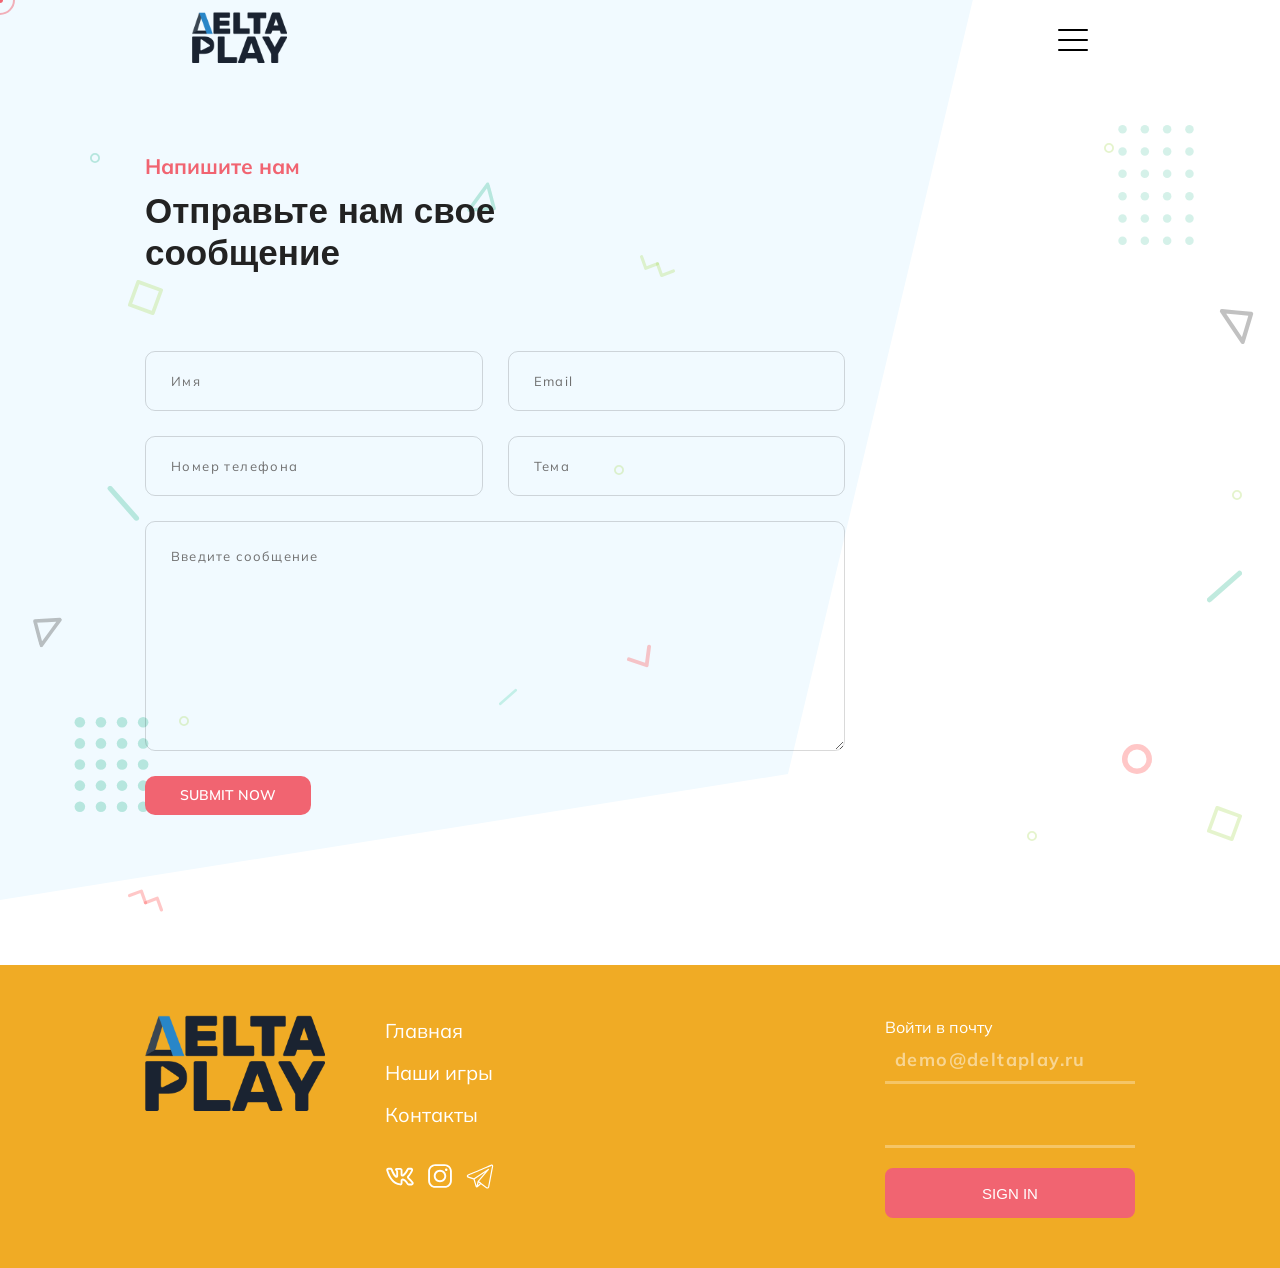
==== commit bc09b032: "Finish game check. Add mail" ====
--- a/contact-us.html
+++ b/contact-us.html
@@ -21,7 +21,6 @@
 
 	<link rel="stylesheet" type="text/css" href="css/plugins.css" />
 	<link rel="stylesheet" type="text/css" href="css/style.css" />
-	<!--<link rel="stylesheet" type="text/css" href="css/dark.css" />-->
 	<!--[if lt IE 9]> <script type="text/javascript" src="js/modernizr.custom.js"></script> <![endif]-->
 	<!-- /STYLES -->
 
@@ -35,21 +34,8 @@
 </div>
 <!-- /PRELOADER -->
 
-<!-- WRAPPER ALL -->
-<!--<div class="iknow_tm_all_wrap" data-magic-cursor="show" data-animation-in="rotateInDownLeft" data-animation-out="rotateOutDownLeft"> -->
 <div class="iknow_tm_all_wrap" data-magic-cursor="show" data-enter="zoomInDown" data-exit="slideInLeft">
-	<!-- If you want disable magic cursor change value to "hide" -->
-
-	<!-- MODALBOX -->
-	<div class="iknow_tm_modalbox">
-		<div class="box_inner">
-			<div class="close">
-				<a href="#"><img class="svg" src="img/svg/cancel.svg" alt="" /></a>
-			</div>
-			<div class="description_wrap"></div>
-		</div>
-	</div>
-	<!-- /MODALBOX -->
+
 
 	<div class="iknow_tm_extra_demo">
 
@@ -59,7 +45,7 @@
 		<div class="iknow_tm_topbar smaller" data-position="fixed">
 			<div class="topbar_inner">
 				<div class="logo">
-					<a href="#"><img src="img/deltaplay.png" alt="" /></a>
+					<a href="index.html"><img src="img/deltaplay.png" alt="" /></a>
 				</div>
 				<div class="wrapper">
 					<div class="menu transition_link">
@@ -177,7 +163,7 @@
 	<div class="footer-container">
 		<div class="container">
 			<div class="footer__left">
-				<a href="/" class="footer__logo">
+				<a href="index.html" class="footer__logo">
 					<img width="180" src="img/deltaplay.png" alt="Дельтаплей">
 				</a>
 				<div>
@@ -215,17 +201,24 @@
 			</div>
 			<div class="footer__right">
 				<div class="email-container">
-					<form action="">
+					<form id="email-form" class="email-form">
 						<p>Войти в почту</p>
-						<input type="text" value=""><br>
+						<input type="text" value="" placeholder="demo@deltaplay.ru"><br>
 						<input type="password"><br>
-						<input type="submit" value="SIGN IN"><br>
+						<button onclick="checkEmail()" type="button">SIGN IN</button><br>
 					</form>
 				</div>
 			</div>
 		</div>
 	</div>
 </footer>
+<!-- Popup modal -->
+<div class="modal" id="modal">
+	<div class="modal-content" id="modalContent">
+		<span class="modal-close" id="modalClose">&times;</span>
+		<h2 id="modalMessage">Сообщение</h2>
+	</div>
+</div>
 
 <!-- SCRIPTS -->
 <script src="js/jquery.js"></script>
--- a/css/style.css
+++ b/css/style.css
@@ -360,13 +360,6 @@
 	font-size: 20px;
 	padding-bottom: 10px;
 }
-form{
-	/*text-align: center;
-	position: absolute;
-	left: 50%;
-	top: 50%;
-	transform: translate(-50%,-50%);*/
-}
 .email-container input{
 	background: 0;
 	width: 250px;
@@ -375,17 +368,23 @@
 	border-bottom: 3px solid rgba(255,255,255, 0.3);
 	margin: 0 0 20px;
 	padding-bottom: 10px;
+	font-size: 14px;
+	font-weight: 400;
+	color: rgba(255,255,255, 0.8);
+}
+.email-container ::placeholder {
 	font-size: 18px;
 	font-weight: bold;
-	color: rgba(255,255,255, 0.8);
+	color: rgba(255,255,255, 0.5);
 }
 .email-container input:focus{
 	background: rgba(255,255,255, 0.3);
 }
-.email-container input[type="submit"]{
+.email-container button{
 	border-radius: 8px;
 	padding: 0;
 	height: 50px;
+	width: 100%;
 	border: 3px solid #F16471;
 	background: #F16471;
 	font-size: 15px;
@@ -394,12 +393,57 @@
 	cursor: pointer;
 	transition: all 600ms ease-in-out;
 }
-.email-container input[type="submit"]:hover{
+.email-container button:hover{
 	background: transparent;
 	border: 3px solid #F16471;
 }
 span a{
 	color: rgba(255,255,255, 0.8);
+}
+
+/* Popup styles */
+.modal {
+	position: fixed;
+	top: 0; left: 0;
+	width: 100%; height: 100%;
+	background: rgba(0,0,0,0.5);
+	display: none;
+	align-items: center;
+	justify-content: center;
+	z-index: 1000;
+}
+.modal-content {
+	background: #fff;
+	padding: 20px;
+	border-radius: 10px;
+	max-width: 90%;
+	width: 300px;
+	text-align: center;
+	position: relative;
+	box-shadow: 0 0 20px rgba(0,0,0,0.3);
+}
+.modal-content h2 {
+	margin-top: 0;
+	font-size: 18px;
+	color: #333;
+}
+.modal-close {
+	position: absolute;
+	top: 10px; right: 10px;
+	cursor: pointer;
+	font-size: 18px;
+	color: #555;
+}
+
+@media (max-width: 768px) {
+	.modal-content {
+		width: 95%;
+		font-size: 14px;
+		padding: 15px;
+	}
+	.modal-close {
+		font-size: 20px;
+	}
 }
 
 /*---------------------------------------------------*/
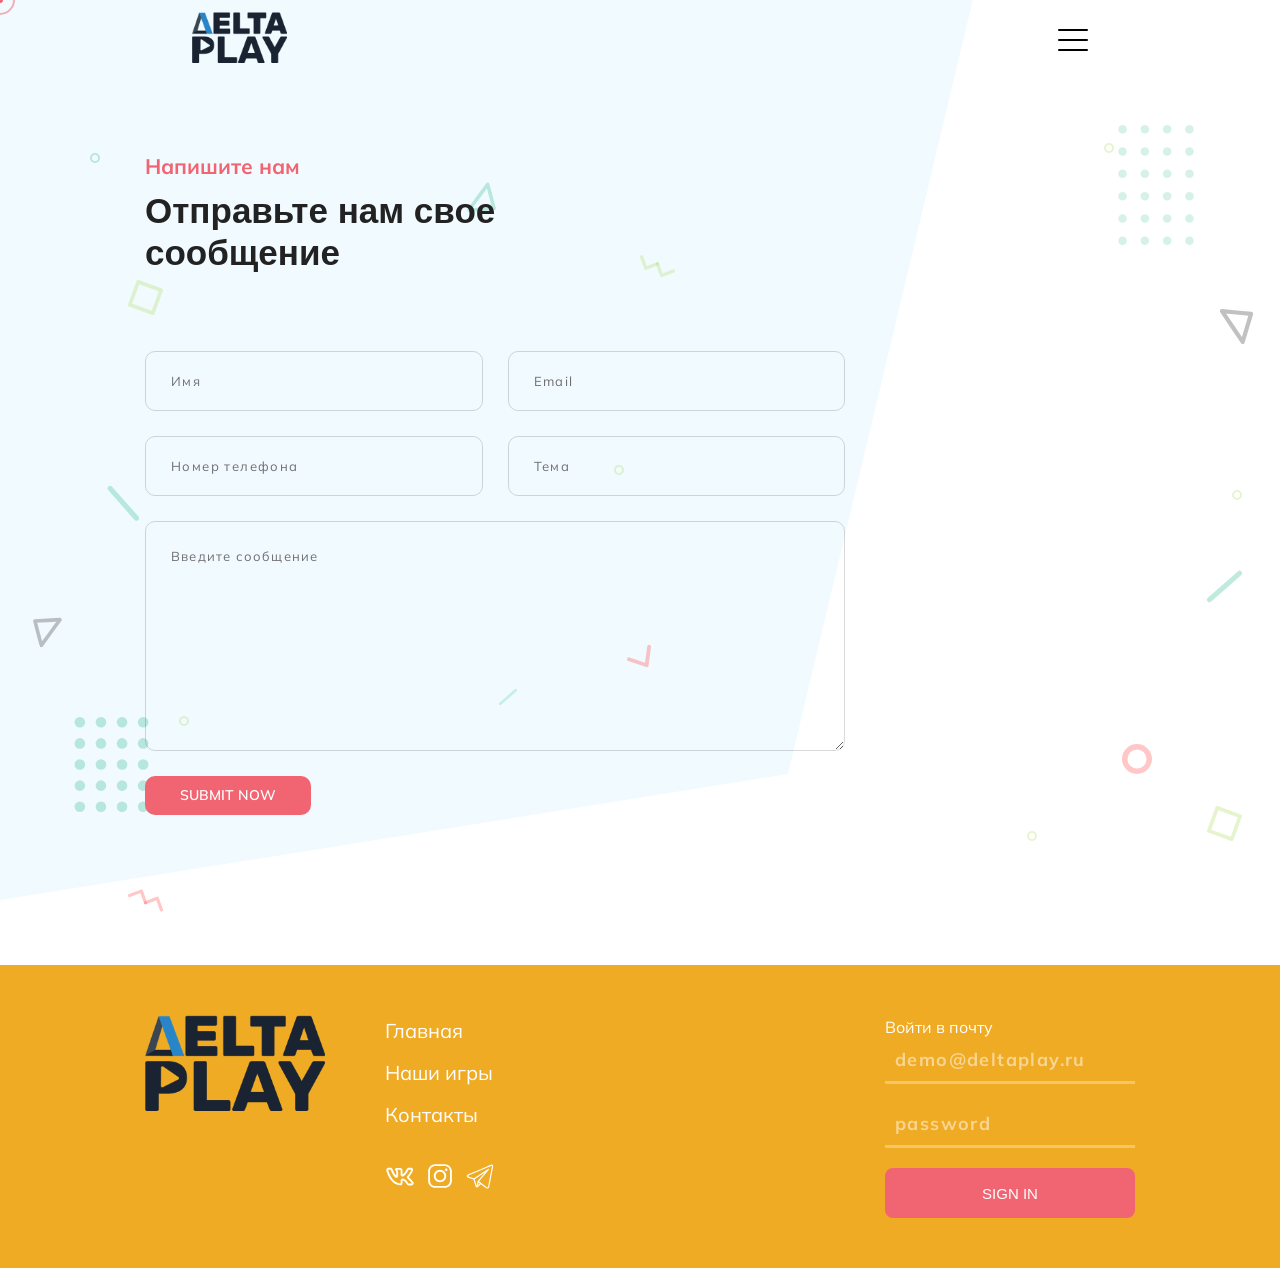
==== commit 3b1cbac9: "Add case 29 page" ====
--- a/contact-us.html
+++ b/contact-us.html
@@ -8,12 +8,11 @@
 
 	<meta http-equiv="Content-Type" content="text/html; charset=utf-8" />
 
-	<meta name="description" content="Name of your web site">
-	<meta name="author" content="Marketify">
+	<meta name="description" content="Свяжитесь с нами">
 
 	<meta name="viewport" content="width=device-width, initial-scale=1, maximum-scale=1">
 
-	<title>iKnow | Home</title>
+	<title>Дельтаплей</title>
 
 	<!-- STYLES -->
 	<link href="https://fonts.googleapis.com/css2?family=Mulish:ital,wght@0,200;0,300;0,400;0,500;0,600;0,700;0,800;0,900;1,200;1,300;1,400;1,500;1,600;1,700;1,800;1,900&family=Poppins:ital,wght@0,300;0,400;0,500;0,600;0,700;0,800;0,900;1,300;1,400;1,500;1,600;1,700;1,800;1,900&display=swap" rel="stylesheet">
@@ -204,7 +203,7 @@
 					<form id="email-form" class="email-form">
 						<p>Войти в почту</p>
 						<input type="text" value="" placeholder="demo@deltaplay.ru"><br>
-						<input type="password"><br>
+						<input type="password" placeholder="password"><br>
 						<button onclick="checkEmail()" type="button">SIGN IN</button><br>
 					</form>
 				</div>
--- a/css/style.css
+++ b/css/style.css
@@ -1916,7 +1916,15 @@
 /*---------------------------------------------------*/
 /*	07) IKNOW PORTFOLIO
 /*---------------------------------------------------*/
-
+.iknow_tm_game img {
+	width: 100%;
+}
+.iknow_tm_game .details {
+	margin: 40px 0 25px;
+}
+.iknow_tm_game .main_details {
+	margin-bottom: 25px;
+}
 .iknow_tm_portfolio{
 	width: 100%;
 	height: auto;
@@ -2279,40 +2287,40 @@
 	text-decoration: none;
 	color: #000;
 }
-.iknow_tm_modalbox .additional_images{
-	width: 100%;
-	height: auto;
-	clear: both;
-	float: left;
-}
-.iknow_tm_modalbox .additional_images ul{
+.additional_images{
+	width: 100%;
+	height: auto;
+	clear: both;
+	float: left;
+}
+.additional_images ul{
 	margin: 0px 0px 0px -30px;
 	list-style-type: none;
 }
-.iknow_tm_modalbox .additional_images ul li{
+.additional_images ul li{
 	margin: 0px 0px 30px 0px;
 	float: left;
 	width: 50%;
 	padding-left: 30px;
 }
-.iknow_tm_modalbox .additional_images ul li:nth-child(3n-2){
-	width: 100%;
-}
-.iknow_tm_modalbox .additional_images ul li .list_inner{
-	width: 100%;
-	height: auto;
-	clear: both;
-	float: left;
-	position: relative;
-}
-.iknow_tm_modalbox .additional_images ul li .my_image{
-	position: relative;
-}
-.iknow_tm_modalbox .additional_images ul li .my_image img{
+.additional_images ul li:nth-child(3n-2){
+	width: 100%;
+}
+.additional_images ul li .list_inner{
+	width: 100%;
+	height: auto;
+	clear: both;
+	float: left;
+	position: relative;
+}
+.additional_images ul li .my_image{
+	position: relative;
+}
+.additional_images ul li .my_image img{
 	opacity: 0;
 	min-width: 100%;
 }
-.iknow_tm_modalbox .additional_images ul li .my_image .main{
+.additional_images ul li .my_image .main{
 	position: absolute;
 	top: 0px;
 	bottom: 0px;
@@ -5187,8 +5195,8 @@
 	.iknow_tm_modalbox .box_inner{width: 500px;}
 	.iknow_tm_modalbox .main_details{flex-direction: column;}
 	.iknow_tm_modalbox .main_details .textbox{width: 100%;padding-right: 0px;margin-bottom: 40px;}
-	.iknow_tm_modalbox .additional_images ul{margin: 0px;}
-	.iknow_tm_modalbox .additional_images ul li{width: 100%;padding-left: 0px;}
+	.additional_images ul{margin: 0px;}
+	.additional_images ul li{width: 100%;padding-left: 0px;}
 	.iknow_tm_modalbox .description_wrap{padding: 30px;}
 	.iknow_tm_copyright.fixed{text-align: center;padding: 30px 20px;}
 	.iknow_tm_copyright.fixed .left{margin-bottom: 0px;}
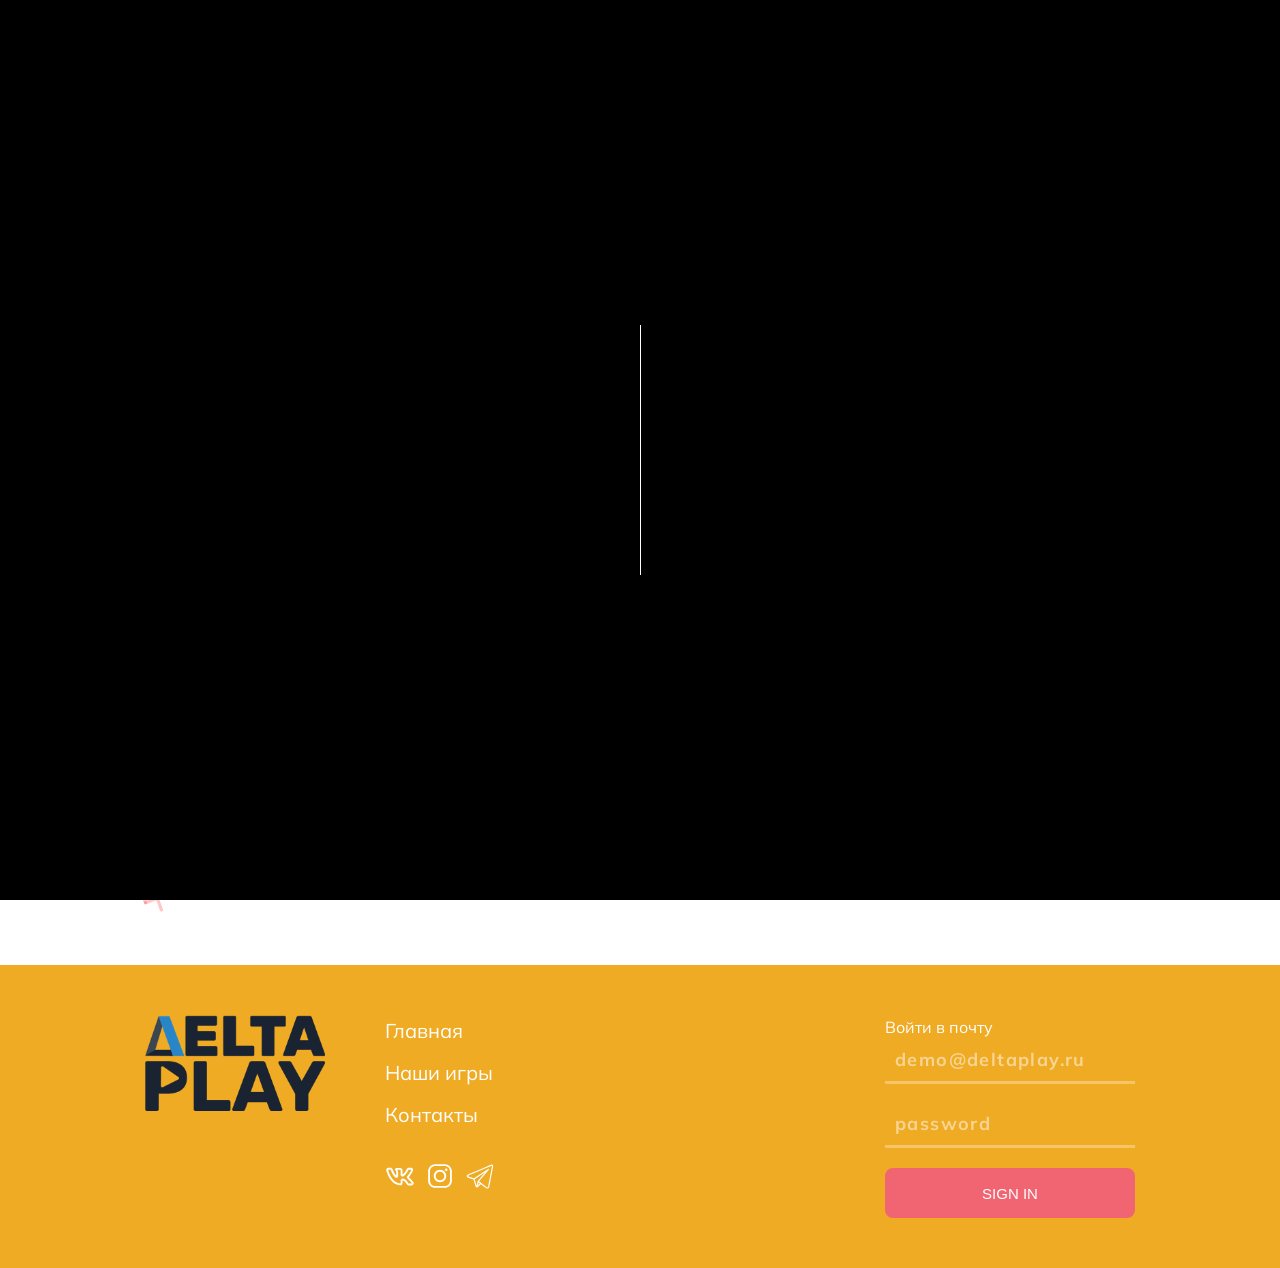
==== commit a27faab7: "Clear code" ====
--- a/contact-us.html
+++ b/contact-us.html
@@ -33,15 +33,15 @@
 </div>
 <!-- /PRELOADER -->
 
-<div class="iknow_tm_all_wrap" data-magic-cursor="show" data-enter="zoomInDown" data-exit="slideInLeft">
-
-
-	<div class="iknow_tm_extra_demo">
-
-		<div class="iknow_tm_fixed_background" data-img-url="img/hero/4.jpg"></div>
+<div class="deltaplay_tm_all_wrap" data-magic-cursor="show" data-enter="zoomInDown" data-exit="slideInLeft">
+
+
+	<div class="deltaplay_tm_extra_demo">
+
+		<div class="deltaplay_tm_fixed_background" data-img-url="img/hero/4.jpg"></div>
 
 		<!-- TOPBAR -->
-		<div class="iknow_tm_topbar smaller" data-position="fixed">
+		<div class="deltaplay_tm_topbar smaller" data-position="fixed">
 			<div class="topbar_inner">
 				<div class="logo">
 					<a href="index.html"><img src="img/deltaplay.png" alt="" /></a>
@@ -68,15 +68,15 @@
 		<!-- /TOPBAR -->
 
 		<!-- HERO -->
-		<div class="iknow_tm_hero">
+		<div class="deltaplay_tm_hero">
 			<div class="background_shape"></div>
 			<div class="hero_content">
 				<div class="container">
 					<div class="content_inner">
 						<!-- CONTACT -->
-						<div id="contact" class="iknow_tm_main_section">
-							<div class="iknow_tm_contact">
-								<div class="iknow_tm_main_title">
+						<div id="contact" class="deltaplay_tm_main_section">
+							<div class="deltaplay_tm_contact">
+								<div class="deltaplay_tm_main_title">
 									<span>Напишите нам</span>
 									<h3>Отправьте нам свое сообщение</h3>
 								</div>
@@ -98,7 +98,7 @@
 												<div class="message_area">
 													<textarea id="message" placeholder="Введите сообщение"></textarea>
 												</div>
-												<div class="iknow_tm_button">
+												<div class="deltaplay_tm_button">
 													<a id="send_message" href="#">Submit Now</a>
 												</div>
 
--- a/css/style.css
+++ b/css/style.css
@@ -1,31 +1,7 @@
 @charset "utf-8";
 
-/*
-
-01)	IKNOW BASE
-02)	IKNOW TOPBAR
-03) IKNOW IKNOW HERO 1
-04) IKNOW HERO ICONS
-05) IKNOW ABOUT
-06) IKNOW RESUME
-07) IKNOW PORTFOLIO
-08) IKNOW SERVICES
-09) IKNOW TESTIMONIALS
-10) IKNOW NEWS
-11) IKNOW CONTACT
-12) IKNOW COPYRIGHT
-13) IKNOW HERO 2
-14) IKNOW EXTRA MENU
-15) IKNOW HOME 3
-16) IKNOW CURSOR
-17) IKNOW DEMO 4
-18) IKNOW DEMO 5
-19) IKNOW DEMO 6
-20) IKNOW DEMO 7
-21) IKNOW MEDIA QUERIES (FOR SMALL DEVICES)
-
-/*---------------------------------------------------*/
-/*	01) IKNOW BASE
+/*---------------------------------------------------*/
+/*	BASE
 /*---------------------------------------------------*/
 
 html {
@@ -120,24 +96,18 @@
 h5 { font-size: 20px; }
 h6 { font-size: 16px; }
 
-.iknow_tm_all_wrap{
+.deltaplay_tm_all_wrap{
 	width: 100%;
 	height: auto;
 	clear: both;
 	float: left;
 	position: relative;
 }
-.iknow_tm_all_wrap,
-.iknow_tm_all_wrap *{
+.deltaplay_tm_all_wrap,
+.deltaplay_tm_all_wrap *{
 	-webkit-box-sizing: border-box; /* Safari/Chrome, other WebKit */
 	   -moz-box-sizing: border-box; /* Firefox, other Gecko */
 			box-sizing: border-box; /* Opera/IE 8+ */
-}
-.iknow_tm_section{
-	width: 100%;
-	height: auto;
-	clear: both;
-	float: left;
 }
 
 #preloader{
@@ -258,68 +228,6 @@
     }
 }
 
-body.dark #preloader:before,
-body.dark #preloader:after{
-    content: '';
-    position: absolute;
-    left: 0;
-    top: 0;
-    width: 50%;
-    height: 100%;
-    z-index: -1;
-    background-color: #fff;
-    -webkit-transition: all 0.3s ease 0s;
-    -o-transition: all 0.3s ease 0s;
-    transition: all 0.3s ease 0s;
-}
-body.dark #preloader:after{
-    left: auto;
-    right: 0;
-}
-body.dark #preloader .loader_line{
-    margin: auto;
-    width: 1px;
-    height: 250px;
-    position: relative;
-    overflow: hidden;
-    -webkit-transition: all 0.8s ease 0s;
-    -o-transition: all 0.8s ease 0s;
-    transition: all 0.8s ease 0s;
-}
-body.dark .loader_line:before{
-    content: '';
-    position: absolute;
-    left: 0;
-    top: 50%;
-    width: 1px;
-    height: 0%;
-    -webkit-transform: translateY(-50%);
-    -ms-transform: translateY(-50%);
-    -o-transform: translateY(-50%);
-    transform: translateY(-50%);
-    background-color: #777;
-    -webkit-animation: lineheight 1000ms ease-in-out 0s forwards;
-    -o-animation: lineheight 1000ms ease-in-out 0s forwards;
-    animation: lineheight 1000ms ease-in-out 0s forwards;
-}
-body.dark .loader_line:after{
-    content: '';
-    position: absolute;
-    left: 0;
-    top: 0;
-    width: 1px;
-    height: 100%;
-    background-color: #ddd;
-    -webkit-transform: translateY(-100%);
-    -ms-transform: translateY(-100%);
-    -o-transform: translateY(-100%);
-    transform: translateY(-100%);
-    -webkit-animation: lineround 1200ms linear 0s infinite;
-    -o-animation: lineround 1200ms linear 0s infinite;
-    animation: lineround 1200ms linear 0s infinite;
-    animation-delay: 2000ms;
-}
-
 .footer-container {
 	background: #F0AB25;
 	color: #fff;
@@ -447,78 +355,9 @@
 }
 
 /*---------------------------------------------------*/
-/*	02) IKNOW MOBILE MENU
-/*---------------------------------------------------*/
-
-.iknow_tm_mobile_menu{
-	width: 100%;
-	height: auto;
-	position: fixed;
-	top: 0px;
-	left: 0px;
-	display: none;
-	z-index: 10;
-}
-.iknow_tm_mobile_menu .mobile_menu_inner{
-	width: 100%;
-	height: auto;
-	float: left;
-	clear: both;
-	background-color: #fff;
-	border-bottom: 1px solid rgba(0,0,0,.1);
-	padding: 15px 20px 15px 20px;
-}
-.iknow_tm_mobile_menu .mobile_in{
-	width: 100%;
-	height: auto;
-	clear: both;
-	float: left;
-	display: flex;
-	align-items: center;
-	justify-content: space-between;
-}
-.iknow_tm_mobile_menu .mobile_in .logo img{
-	max-width: 70px;
-	max-height: 50px;
-}
-.iknow_tm_mobile_menu .trigger{
-	line-height: 0;
-}
-.iknow_tm_mobile_menu .dropdown{
-	width: 100%;
-	height: auto;
-	clear: both;
-	float: left;
-	background-color: #fff;
-	display: none;
-	box-shadow: 0px 0px 10px rgba(0,0,0,.1);
-}
-.iknow_tm_mobile_menu .dropdown .dropdown_inner{
-	width: 100%;
-	height: auto;
-	clear: both;
-	float: left;
-	padding: 25px 40px;
-}
-.iknow_tm_mobile_menu .dropdown .dropdown_inner ul{
-	margin: 0px;
-	list-style-type: none;
-}
-.iknow_tm_mobile_menu .dropdown .dropdown_inner ul li{
-	margin: 0px 0px 3px 0px;
-	float: left;
-	width: 100% !important;
-}
-.iknow_tm_mobile_menu .dropdown .dropdown_inner ul li:last-child{
-	margin-bottom: 0px;
-}
-.iknow_tm_mobile_menu .dropdown .dropdown_inner ul li a{
-	text-decoration: none;
-	color: #000;
-}
-.iknow_tm_mobile_menu .hamburger{
-	padding: 0px !important;
-}
+/*	MENU
+/*---------------------------------------------------*/
+
 .hamburger-inner, .hamburger-inner:after, .hamburger-inner:before{
 	width: 30px !important;
 	height: 2px !important;
@@ -528,17 +367,17 @@
 }
 
 /*---------------------------------------------------*/
-/*	02) IKNOW TOPBAR
-/*---------------------------------------------------*/
-
-.iknow_tm_topbar{
+/* TOPBAR
+/*---------------------------------------------------*/
+
+.deltaplay_tm_topbar{
 	position: absolute;
 	top: 0px;
 	left: 0px;
 	right: 0px;
 	z-index: 10;
 }
-.iknow_tm_topbar .topbar_inner{
+.deltaplay_tm_topbar .topbar_inner{
 	width: 100%;
 	height: auto;
 	clear: both;
@@ -548,51 +387,51 @@
 	justify-content: space-between;
 	padding-top: 45px;
 }
-.iknow_tm_topbar .logo{
+.deltaplay_tm_topbar .logo{
 	display: inline-block;
 }
-.iknow_tm_topbar .logo img{
+.deltaplay_tm_topbar .logo img{
 	max-width: 85px;
 }
-.iknow_tm_topbar .right{
+.deltaplay_tm_topbar .right{
 	display: flex;
 	align-items: center;
 }
-.iknow_tm_topbar .right .social{
+.deltaplay_tm_topbar .right .social{
 	position: relative;
 	top: 3px;
 }
-.iknow_tm_topbar .right .social ul{
+.deltaplay_tm_topbar .right .social ul{
 	margin: 0px;
 	list-style-type: none;
 }
-.iknow_tm_topbar .right .social ul li{
+.deltaplay_tm_topbar .right .social ul li{
 	margin: 0px 15px 0px 0px;
 	display: inline-block;
 }
-.iknow_tm_topbar .right .social ul li:last-child{
+.deltaplay_tm_topbar .right .social ul li:last-child{
 	margin-right: 0px;
 }
-.iknow_tm_topbar .right .social ul li a{
+.deltaplay_tm_topbar .right .social ul li a{
 	text-decoration: none;
 	color: #000;
 }
-.iknow_tm_topbar .right .social ul li .svg{
+.deltaplay_tm_topbar .right .social ul li .svg{
 	width: 20px;
 	height: 20px;
 	display: block;
 }
-.iknow_tm_button{
+.deltaplay_tm_button{
 	width: 100%;
 	height: auto;
 	clear: both;
 	float: left;
 }
-.iknow_tm_topbar .iknow_tm_button{
+.deltaplay_tm_topbar .deltaplay_tm_button{
 	width: auto;
 	margin-left: 30px;
 }
-.iknow_tm_button a{
+.deltaplay_tm_button a{
 	text-decoration: none;
 	color: #fff;
 	font-size: 16px;
@@ -610,60 +449,22 @@
 	     -o-transition: all .3s ease;
 	        transition: all .3s ease;
 }
-.iknow_tm_button a:hover{
+.deltaplay_tm_button a:hover{
 	background-color: #EFAB22;
 }
-.iknow_tm_topbar .trigger_wrapper{
+
+/*---------------------------------------------------*/
+/*	HERO
+/*---------------------------------------------------*/
+
+.deltaplay_tm_hero{
+	width: 100%;
+	min-height: 100vh;
+	clear: both;
+	float: left;
 	position: relative;
 }
-.iknow_tm_topbar .trigger_wrapper .inner{
-	width: 48px;
-	height: 24px;
-	position: relative;
-}
-.iknow_tm_topbar .trigger_wrapper .inner span{
-	width: 48px;
-	height: 3px;
-	display: block;
-	position: absolute;
-	background-color: #000;
-
-	-webkit-transition: all .3s ease;
-	   -moz-transition: all .3s ease;
-	    -ms-transition: all .3s ease;
-	     -o-transition: all .3s ease;
-	        transition: all .3s ease;
-}
-.iknow_tm_topbar .trigger_wrapper .inner .inner span:first-child{
-	top: 0px;
-	left: 0px;
-}
-.iknow_tm_topbar .trigger_wrapper .inner span:last-child{
-	bottom: 0px;
-	right: 0px;
-	width: 33px;
-}
-.iknow_tm_topbar .trigger_wrapper:hover span:last-child{
-	width: 48px;
-}
-.iknow_tm_topbar .trigger_wrapper .inner span:nth-child(2){
-	top: 50%;
-	left: 0px;
-	transform: translateY(-50%);
-}
-
-/*---------------------------------------------------*/
-/*	03) IKNOW HERO 1
-/*---------------------------------------------------*/
-
-.iknow_tm_hero{
-	width: 100%;
-	min-height: 100vh;
-	clear: both;
-	float: left;
-	position: relative;
-}
-.iknow_tm_hero .background_shape{
+.deltaplay_tm_hero .background_shape{
 	position: absolute;
 	width: 76%;
 	top: 0px;
@@ -672,10 +473,10 @@
 	background-color: #f1faff;
 	clip-path: polygon(100% 0%, 81% 86%, 0% 100%, 0% 0%);
 }
-.iknow_tm_hero .background_shape.opened{
+.deltaplay_tm_hero .background_shape.opened{
 	height: calc(100vh + 65px);
 }
-.iknow_tm_hero .hero_content{
+.deltaplay_tm_hero .hero_content{
 	width: 100%;
 	height: 100%;
 	float: left;
@@ -683,7 +484,7 @@
 	position: relative;
 	z-index: 3;
 }
-.iknow_tm_hero .content_inner{
+.deltaplay_tm_hero .content_inner{
 	width: 100%;
 	min-height: 100vh;
 	float: left;
@@ -693,97 +494,35 @@
 	justify-content: space-around;
 	flex-direction: column;
 }
-.iknow_tm_hero .content_inner .main_info{
+.deltaplay_tm_hero .content_inner .main_info{
 	display: flex;
 	justify-content: space-between;
 	min-height: calc(100vh - 150px);
 	padding: 100px 0;
 }
-.iknow_tm_hero .left{
+.deltaplay_tm_hero .left{
 	max-width: 610px;
 }
-.iknow_tm_hero .subtitle{
+.deltaplay_tm_hero .subtitle{
 	display: inline-block;
 	color: #F16471;
 	font-size: 30px;
 	font-weight: 700;
 	margin-bottom: 5px;
 }
-.iknow_tm_hero .name{
+.deltaplay_tm_hero .name{
 	font-size: 85px;
 	font-weight: 700;
 	line-height: 1;
 	margin-bottom: 22px;
 	color: #1B2331;
 }
-.iknow_tm_hero .text{
+.deltaplay_tm_hero .text{
 	font-size: 24px;
 	margin-bottom: 27px;
 }
-.iknow_tm_video{
-	width: auto;
-	height: auto;
-	clear: both;
-	float: left;
-	position: relative;
-	z-index: 2;
-}
-.iknow_tm_video .video_inner{
-	display: inline-block;
-	display: flex;
-	align-items: center;
-	position: relative;
-}
-.iknow_tm_video .circle{
-	width: 72px;
-	height: 72px;
-	background-color: #EFAB22;
-	border-radius: 100%;
-	position: relative;
-}
-.iknow_tm_video .circle:before{
-	position: absolute;
-	content: "";
-    display: inline-block;
-    width: 0;
-    height: 0;
-    border-style: solid;
-    border-width: 8px 0 8px 14px;
-    border-color: transparent transparent transparent #fff;
-	top: 50%;
-	left: 50%;
-	transform: translate(-50%,-50%);
-	margin-left: 3px;
-}
-.iknow_tm_video .play{
-	font-size: 24px;
-	font-weight: 700;
-	padding-left: 28px;
-}
-.iknow_tm_video .circle:after{
-	position: absolute;
-	content: "";
-	top: 1px;
-	bottom: 1px;
-	left: 1px;
-	right: 1px;
-	border-radius: 100%;
-	background-color: rgba(0,0,0,.03);
-	z-index: -1;
-
-	-webkit-transition: all .3s ease;
-	   -moz-transition: all .3s ease;
-	    -ms-transition: all .3s ease;
-	     -o-transition: all .3s ease;
-	        transition: all .3s ease;
-}
-.iknow_tm_video:hover .circle:after{
-	top: -9px;
-	bottom: -9px;
-	left: -9px;
-	right: -9px;
-}
-.iknow_tm_full_link{
+
+.deltaplay_tm_full_link{
 	position: absolute;
 	top: 0px;
 	bottom: 0px;
@@ -791,20 +530,20 @@
 	right: 0px;
 	z-index: 5;
 }
-.iknow_tm_hero .right{
+.deltaplay_tm_hero .right{
 	width: 50%;
 	padding-left: 230px;
 }
-.iknow_tm_hero .right .image{
+.deltaplay_tm_hero .right .image{
 	position: relative;
 	height: 100%;
 }
-.iknow_tm_hero .right .image img{
+.deltaplay_tm_hero .right .image img{
 	position: relative;
 	opacity: 0;
 	min-width: 100%;
 }
-.iknow_tm_hero .right .image .main{
+.deltaplay_tm_hero .right .image .main{
 	position: absolute;
 	top: 0px;
 	bottom: 0px;
@@ -815,7 +554,7 @@
 	background-size: contain;
 	border-radius: 15px;
 }
-.iknow_tm_hero .right .image .main:before{
+.deltaplay_tm_hero .right .image .main:before{
 	position: absolute;
 	content: "";
 	top: 24px;
@@ -838,80 +577,8 @@
   }
 }
 
-.iknow_tm_hero .main_menu{
-	width: 100%;
-	height: auto;
-	clear: both;
-	float: left;
-	padding-bottom: 25px;
-}
-.iknow_tm_hero .main_menu ul{
-	margin: 0px;
-	list-style-type: none;
-}
-.iknow_tm_hero .main_menu ul li{
-	margin: 0px 6px 6px 0px;
-	float: left;
-	background-color: #fff;
-	position: relative;
-	height: 135px;
-	width: 135px;
-	padding: 48px;
-	border-radius: 10px;
-	overflow: hidden;
-	box-shadow: 18px 18px 48px rgba(46,185,146,.1);
-
-	-webkit-transition: all .3s ease;
-	   -moz-transition: all .3s ease;
-	    -ms-transition: all .3s ease;
-	     -o-transition: all .3s ease;
-	        transition: all .3s ease;
-}
-.iknow_tm_hero .main_menu ul li .svg{
-	width: 40px;
-	height: 40px;
-	color: #F16471;
-	display: block;
-
-	-webkit-transition: all .3s ease;
-	   -moz-transition: all .3s ease;
-	    -ms-transition: all .3s ease;
-	     -o-transition: all .3s ease;
-	        transition: all .3s ease;
-}
-.iknow_tm_hero .main_menu ul li span{
-	font-size: 22px;
-	color: #222222;
-	font-weight: 700;
-	left: 100%;
-	top: 50%;
-	transform: translateY(-50%);
-	padding-left: 12px;
-	position: absolute;
-	white-space: nowrap;
-
-	-webkit-transition: all .3s ease;
-	   -moz-transition: all .3s ease;
-	    -ms-transition: all .3s ease;
-	     -o-transition: all .3s ease;
-	        transition: all .3s ease;
-}
-.iknow_tm_hero .main_menu ul li.entered span,
-.iknow_tm_hero .main_menu ul li.active span{
-	left: 95px;
-}
-.iknow_tm_hero .main_menu ul li.active svg{
-	color: #fff;
-}
-.iknow_tm_hero .main_menu ul li.active span{
-	color: #fff;
-}
-.iknow_tm_hero .main_menu ul li.active{
-	background-color: #F16471;
-}
-
-/*---------------------------------------------------*/
-/*	04) IKNOW HERO ICONS
+/*---------------------------------------------------*/
+/*	04) deltaplay HERO ICONS
 /*---------------------------------------------------*/
 
 .simple_shapes .one,
@@ -1199,285 +866,91 @@
 	height: 35px;
 	stroke: rgba(169,219,90,.3);
 }
-.rounded_shapes .one,
-.rounded_shapes .two,
-.rounded_shapes .three,
-.rounded_shapes .four,
-.rounded_shapes .five,
-.rounded_shapes .six,
-.rounded_shapes .seven,
-.rounded_shapes .eight,
-.rounded_shapes .nine,
-.rounded_shapes .ten,
-.rounded_shapes .eleven,
-.rounded_shapes .twelve,
-.rounded_shapes .thirteen,
-.rounded_shapes .fourteen,
-.rounded_shapes .fifteen,
-.rounded_shapes .sixteen,
-.rounded_shapes .seventeen,
-.rounded_shapes .eighteen{
-	position: absolute;
-}
-.rounded_shapes .one{
-	top: 24%;
-	left: 2%;
-}
-.rounded_shapes .one .cls-1{
-	stroke: inherit;
-	fill: #F16471;
-}
-.rounded_shapes .one .svg{
-	width: 20px;
-	height: 20px;
-	stroke: rgba(255,69,27,.3);
-}
-.rounded_shapes .two{
-	top: 25%;
-	left: 8%;
-}
-.rounded_shapes .two .cls-1{
-	stroke: inherit;
-	fill: none;
-}
-.rounded_shapes .two .svg{
-	width: 38px;
-	height: 38px;
-	stroke: rgba(254,200,98,.3);
-}
-.rounded_shapes .three{
-	top: 45%;
-	left: 4%;
-}
-.rounded_shapes .three .cls-1{
-	stroke: inherit;
-	fill: rgba(255,69,27,.3);
-}
-.rounded_shapes .three .svg{
-	width: 37px;
-	height: 37px;
-	stroke: none;
-}
-.rounded_shapes .four{
-	bottom: 36%;
-	left: 7%;
-}
-.rounded_shapes .four .cls-1{
-	stroke: inherit;
-	fill: rgba(254,200,98,.3);
-}
-.rounded_shapes .four .svg{
-	width: 22px;
-	height: 22px;
-	stroke: none;
-}
-.rounded_shapes .five{
-	bottom: 20%;
-	left: 3%;
-}
-.rounded_shapes .five .cls-1{
-	stroke: inherit;
-	fill: rgba(254,200,98,.3);
-}
-.rounded_shapes .five .svg{
-	width: 20px;
-	height: 20px;
-	stroke: rgba(254,200,98,.3);
-}
-.rounded_shapes .six{
-	top: 19%;
-	left: 24%;
-}
-.rounded_shapes .six .cls-1{
-	stroke: inherit;
-	fill: none;
-}
-.rounded_shapes .six .svg{
-	width: 30px;
-	height: 30px;
-	stroke: rgba(255,69,27,.3);
-}
-.rounded_shapes .seven{
-	top: 20%;
-	left: 40%;
-}
-.rounded_shapes .seven .cls-1{
-	stroke: inherit;
-	fill: rgba(254,200,98,.3);
-}
-.rounded_shapes .seven .svg{
-	width: 60px;
-	height: 60px;
-	stroke: none;
-}
-.rounded_shapes .eight{
-	top: 35%;
-	left: 40%;
-}
-.rounded_shapes .eight .cls-1{
-	stroke: inherit;
-	fill: none;
-}
-.rounded_shapes .eight .svg{
-	width: 30px;
-	height: 30px;
-	stroke: rgba(255,69,27,.3);
-}
-.rounded_shapes .nine{
-	top: 40%;
-	left: 52%;
-}
-.rounded_shapes .nine .cls-1{
-	stroke: inherit;
-	fill: rgba(255,69,27,.3);
-}
-.rounded_shapes .nine .svg{
-	width: 26px;
-	height: 26px;
-	stroke: none;
-}
-.rounded_shapes .ten{
-	bottom: 31%;
-	left: 48%;
-}
-.rounded_shapes .ten .cls-1{
-	stroke: inherit;
-	fill: none;
-}
-.rounded_shapes .ten .svg{
-	width: 63px;
-	height: 63px;
-	stroke: rgba(254,200,98,.3);
-}
-.rounded_shapes .eleven{
-	bottom: 23%;
-	left: 38%;
-}
-.rounded_shapes .eleven .cls-1{
-	stroke: inherit;
-	fill: rgba(255,69,27,.3);
-}
-.rounded_shapes .eleven .svg{
-	width: 20px;
-	height: 20px;
-	stroke: rgba(255,69,27,.3);
-}
-.rounded_shapes .twelve{
-	top: 14%;
-	right:11%;
-}
-.rounded_shapes .twelve .cls-1{
-	stroke: inherit;
-	fill: rgba(255,69,27,.3);
-}
-.rounded_shapes .twelve .svg{
-	width: 20px;
-	height: 20px;
-	stroke: rgba(255,69,27,.3);
-}
-.rounded_shapes .thirteen{
-	top: 18%;
-	right:7%;
-}
-.rounded_shapes .thirteen .cls-1{
-	stroke: inherit;
-	fill: rgba(254,200,98,.3);
-}
-.rounded_shapes .thirteen .svg{
-	width: 30px;
-	height: 30px;
-	stroke: none;
-}
-.rounded_shapes .fourteen{
-	top: 31%;
-	right:6%;
-}
-.rounded_shapes .fourteen .cls-1{
-	stroke: inherit;
-	fill: rgba(254,200,98,.3);
-}
-.rounded_shapes .fourteen .svg{
-	width: 20px;
-	height: 20px;
-	stroke: rgba(254,200,98,.3);
-}
-.rounded_shapes .fifteen{
-	top: 41%;
-	right:2%;
-}
-.rounded_shapes .fifteen .cls-1{
-	stroke: inherit;
-	fill: rgba(255,69,27,.3);
-}
-.rounded_shapes .fifteen .svg{
-	width: 37px;
-	height: 37px;
-	stroke: none;
-}
-.rounded_shapes .sixteen{
-	bottom: 40%;
-	right:7%;
-}
-.rounded_shapes .sixteen .cls-1{
-	stroke: inherit;
-	fill: none;
-}
-.rounded_shapes .sixteen .svg{
-	width: 27px;
-	height: 27px;
-	stroke: rgba(255,69,27,.3);
-}
-.rounded_shapes .seventeen{
-	bottom: 6%;
-	left:6%;
-}
-.rounded_shapes .seventeen .cls-1{
-	stroke: inherit;
-	fill: none;
-}
-.rounded_shapes .seventeen .svg{
-	width: 34px;
-	height: 34px;
-	stroke: rgba(255,69,27,.3);
-}
-.rounded_shapes .eighteen{
-	top: 18%;
-	right:38%;
-}
-.rounded_shapes .eighteen .cls-1{
-	stroke: inherit;
-	fill: none;
-}
-.rounded_shapes .eighteen .svg{
-	width: 23px;
-	height: 23px;
-	stroke: rgba(255,69,27,.3);
-}
-.iknow_tm_fixed_mainpart .simple_shapes .two{left: 3%;}
-.iknow_tm_fixed_mainpart .simple_shapes .seven{left: 1%;}
-.iknow_tm_fixed_mainpart .simple_shapes .four{left: 3%;}
-.iknow_tm_fixed_mainpart .simple_shapes .one{left: 2%;top: 5%;}
-.iknow_tm_fixed_mainpart .simple_shapes .nineteen{bottom: 8%;}
-.iknow_tm_fixed_mainpart .simple_shapes .twelve{bottom:5%;}
-.iknow_tm_fixed_mainpart .simple_shapes .ten{top:5%;}
-.iknow_tm_fixed_mainpart .simple_shapes .nine{top:5%;left: 30%;}
-.iknow_tm_fixed_mainpart .simple_shapes .six{bottom: 45%;}
-.iknow_tm_extra_demo .rounded_shapes .thirteen{right: 3%;}
-.iknow_tm_extra_demo .rounded_shapes .sixteen{right: 4%;bottom: 22%;}
-
-/*---------------------------------------------------*/
-/*	05) IKNOW ABOUT
-/*---------------------------------------------------*/
-
-.iknow_tm_mainpart{
+
+.deltaplay_tm_main_section{
 	width: 100%;
 	height: auto;
 	clear: both;
 	float: left;
-	border-radius: 10px;
-	background-color: #fff;
-	box-shadow: 7px 7px 72px rgba(46,185,146,.1);
-	padding: 0px 70px;
+	padding: 150px 0;
+}
+.deltaplay_tm_main_section.active{
+	display: block;
+	-webkit-animation: slide-down .7s ease;
+    -moz-animation: slide-down .7s ease;
+}
+@-webkit-keyframes slide-down {
+      0% { -webkit-transform: translateY(30px); }
+    100% {  -webkit-transform: translateY(0); }
+}
+@-moz-keyframes slide-down {
+      0% {  -moz-transform: translateY(30px); }
+    100% {  -moz-transform: translateY(0); }
+}
+.deltaplay_tm_main_title{
+	width: 100%;
+	max-width: 500px;
+	height: auto;
+	clear: both;
+	float: left;
+}
+.deltaplay_tm_main_title span{
+	font-size: 21px;
+	color: #F16471;
+	font-weight: 700;
+	display: inline-block;
+	margin-bottom: 6px;
+}
+.deltaplay_tm_main_title h3{
+	font-size: 47px;
+	font-weight: 700;
+}
+
+/*---------------------------------------------------*/
+/* PORTFOLIO
+/*---------------------------------------------------*/
+.deltaplay_tm_game img {
+	width: 100%;
+}
+.deltaplay_tm_game .details {
+	margin: 40px 0 25px;
+}
+.deltaplay_tm_game .main_details {
+	margin-bottom: 25px;
+}
+.deltaplay_tm_portfolio{
+	width: 100%;
+	height: auto;
+	clear: both;
+	float: left;
+}
+.deltaplay_tm_portfolio .portfolio_filter{
+	width: 100%;
+	height: auto;
+	clear: both;
+	float: left;
+	text-align: center;
+	padding: 50px 0px 43px 0px;
+}
+.deltaplay_tm_portfolio .portfolio_filter ul{
+	margin: 0px;
+	list-style-type: none;
+}
+.deltaplay_tm_portfolio .portfolio_filter ul li{
+	margin: 0px 30px 0px 0px;
+	display: inline-block;
+}
+.deltaplay_tm_portfolio .portfolio_filter ul li:last-child{
+	margin-right: 0px;
+}
+.deltaplay_tm_portfolio .portfolio_filter ul li a.current{
+	color: #F16471;
+}
+.deltaplay_tm_portfolio .portfolio_filter ul li a{
+	text-decoration: none;
+	color: #222;
+	font-size: 18px;
+	font-weight: 700;
 
 	-webkit-transition: all .3s ease;
 	   -moz-transition: all .3s ease;
@@ -1485,521 +958,41 @@
 	     -o-transition: all .3s ease;
 	        transition: all .3s ease;
 }
-.iknow_tm_mainpart.opened{
-	padding: 70px;
-}
-.iknow_tm_main_section{
+.deltaplay_tm_portfolio .portfolio_filter ul li a:hover{
+	color: #F16471;
+}
+.deltaplay_tm_portfolio .portfolio_list{
 	width: 100%;
 	height: auto;
 	clear: both;
 	float: left;
-	padding: 150px 0;
-}
-.iknow_tm_main_section.active{
-	display: block;
-	-webkit-animation: slide-down .7s ease;
-    -moz-animation: slide-down .7s ease;
-}
-@-webkit-keyframes slide-down {
-      0% { -webkit-transform: translateY(30px); }
-    100% {  -webkit-transform: translateY(0); }
-}
-@-moz-keyframes slide-down {
-      0% {  -moz-transform: translateY(30px); }
-    100% {  -moz-transform: translateY(0); }
-}
-.iknow_tm_about{
+}
+.deltaplay_tm_portfolio .portfolio_list ul{
+	margin: 0px 0px 0px -30px;
+	list-style-type: none;
+}
+.deltaplay_tm_portfolio .portfolio_list ul li{
+	margin: 0px 0px 30px 0px;
+	width: 33.3333%;
+	float: left;
+	padding-left: 30px;
+}
+.deltaplay_tm_portfolio .portfolio_list ul li .list_inner{
 	width: 100%;
 	height: auto;
 	clear: both;
 	float: left;
-	display: flex;
-}
-.iknow_tm_about .left{
-	width: 50%;
 	position: relative;
 }
-.iknow_tm_about .left .left_inner{
-	width: 100%;
-	height: auto;
-	display: flex;
-	align-items: flex-start;
-}
-.iknow_tm_about .left .image{
+.deltaplay_tm_portfolio .portfolio_list ul li .list_inner .image{
 	position: relative;
-	min-width: 60%;
-}
-.iknow_tm_about .left .image img{
+}
+.deltaplay_tm_portfolio .portfolio_list ul li .list_inner .image img{
 	position: relative;
 	min-width: 100%;
 	opacity: 0;
 }
-.iknow_tm_about .left .image .main{
-	position: absolute;
-	top: 0px;
-	bottom: 0px;
-	left: 0px;
-	right: 0px;
-	background-repeat: no-repeat;
-	background-position: center;
-	background-size: cover;
-	border-radius: 15px;
-}
-.iknow_tm_about .left .details{
-	position: relative;
-	min-width: 47%;
-	left: -55px;
-	margin-top: 55px;
-	background-color: #F16471;
-	padding: 36px 40px 35px 40px;
-	z-index: 1;
-	border-radius: 15px;
-}
-.iknow_tm_about .left .details ul{
-	margin: 0px;
-	list-style-type: none;
-}
-.iknow_tm_about .left .details ul li{
-	margin: 0px;
-	border-bottom: 1px dashed rgba(255,255,255,.3);
-	padding: 13px 0px;
-}
-.iknow_tm_about .left .details ul li:first-child{
-	padding-top: 0px;
-}
-.iknow_tm_about .left .details ul li:last-child{
-	margin-bottom: 0px;
-	border-bottom: none;
-	padding-bottom: 0px;
-}
-.iknow_tm_about .left .details h3{
-	font-size: 14px;
-	color: #fff;
-	font-weight: 400;
-	margin-bottom: 2px;
-	opacity: .85;
-}
-.iknow_tm_about .left .details span{
-	color: #fff;
-	font-size: 16px;
-	font-weight: 600;
-}
-.iknow_tm_about .iknow_tm_main_title{
-	max-width: 100%;
-}
-.iknow_tm_main_title{
-	width: 100%;
-	max-width: 500px;
-	height: auto;
-	clear: both;
-	float: left;
-}
-.iknow_tm_main_title span{
-	font-size: 21px;
-	color: #F16471;
-	font-weight: 700;
-	display: inline-block;
-	margin-bottom: 6px;
-}
-.iknow_tm_main_title h3{
-	font-size: 47px;
-	font-weight: 700;
-}
-.iknow_tm_about .right{
-	width: 50%;
-	padding-left: 75px;
-	position: relative;
-	top: -8px;
-}
-.iknow_tm_about .right .bigger_text{
-	width: 100%;
-	float: left;
-	padding: 25px 0px;
-}
-.iknow_tm_about .right .bigger_text p{
-	font-size: 21px;
-	font-weight: 500;
-	color: #222;
-	line-height: 1.6;
-}
-.iknow_tm_about .right .text{
-	width: 100%;
-	float: left;
-	margin-bottom: 38px;
-}
-
-/*---------------------------------------------------*/
-/*	06) IKNOW RESUME
-/*---------------------------------------------------*/
-
-.iknow_tm_resume{
-	width: 100%;
-	height: auto;
-	clear: both;
-	float: left;
-}
-.iknow_tm_resume .resume_inner{
-	width: 100%;
-	height: auto;
-	clear: both;
-	display: flex;
-}
-.iknow_tm_resume .iknow_tm_main_title{
-	margin-bottom: 100px;
-}
-.iknow_tm_resume .left{
-	width: 50%;
-	padding-right: 30px;
-}
-.iknow_tm_resume .info_list{
-	width: 100%;
-	height: auto;
-	clear: both;
-	float: left;
-	margin-bottom: 62px;
-}
-.iknow_tm_resume .info_list:last-child{
-	margin-bottom: 0px;
-}
-.iknow_tm_resume_title{
-	width: 100%;
-	height: auto;
-	clear: both;
-	float: left;
-	position: relative;
-}
-.iknow_tm_resume_title h3{
-	font-size: 36px;
-	font-weight: 700;
-	padding-left: 40px;
-}
-.iknow_tm_resume_title .shape{
-	display: inline-block;
-	position: absolute;
-	left: 0px;
-	top: 50%;
-	transform: translateY(-50%);
-	width: 24px;
-	height: 24px;
-	border-radius: 100%;
-	border: 3px solid #F16471;
-}
-.iknow_tm_resume_title .shape:before{
-	position: absolute;
-	content: "";
-	width: 8px;
-	height: 8px;
-	border-radius: 100%;
-	background-color: #F16471;
-	top: 50%;
-	left: 50%;
-	transform: translate(-50%,-50%);
-}
-.iknow_tm_resume .info_list ul{
-	margin: 38px 0px 0px 0px;
-	float: left;
-	list-style-type: none;
-}
-.iknow_tm_resume .info_list ul li{
-	width: 100%;
-	float: left;
-	margin: 0px 0px 45px 0px;
-}
-.iknow_tm_resume .info_list ul li:last-child{
-	margin-bottom: 0px;
-}
-.iknow_tm_resume .info_list ul li .list_inner{
-	width: 100%;
-	height: auto;
-	clear: both;
-	float: left;
-	position: relative;
-}
-.iknow_tm_resume .info_list ul li .short{
-	width: 100%;
-	float: left;
-	display: flex;
-	align-items: center;
-	justify-content: space-between;
-}
-.iknow_tm_resume .info_list ul li .short .job{
-	padding-right: 20px;
-}
-.iknow_tm_resume .info_list ul li .short .job h3{
-	font-size: 24px;
-	font-weight: 700;
-	margin-bottom: 8px;
-}
-.iknow_tm_resume .info_list ul li .short .job span{
-	font-size: 20px;
-	color: #555;
-}
-.iknow_tm_resume .info_list ul li .short .year span{
-	font-size: 20px;
-	color: #F16471;
-	display: inline-block;
-	border: 1px solid #dddddd;
-	border-radius: 50px;
-	padding: 8px 35px 7px 35px;
-	white-space: nowrap;
-}
-.iknow_tm_resume .text{
-	width: 100%;
-	float: left;
-	margin-top: 18px;
-}
-.iknow_tm_resume .right{
-	width: 50%;
-	padding-left: 30px;
-}
-.iknow_tm_resume .right .skills_list{
-	width: 100%;
-	height: auto;
-	clear: both;
-	float: left;
-	margin-bottom: 67px;
-}
-.iknow_tm_resume .right .skills_list:last-child{
-	margin-bottom: 0px;
-}
-.iknow_tm_resume .right .skills_list .personal{
-	width: 100%;
-	height: auto;
-	clear: both;
-	float: left;
-}
-.dodo_progress{
-	width: 100%;
-	height: auto;
-	clear: both;
-	float: left;
-	padding-top: 40px;
-	overflow: hidden;
-}
-.progress_inner{
-	width:100%;
-	margin-bottom:23px;
-}
-.progress_inner:last-child{
-	margin-bottom: 0px;
-}
-.progress_inner > span{
-	margin:0px 0px 20px 0px;
-	display:block;
-	text-align:left;
-	position: relative;
-}
-.progress_inner span.label{
-	opacity: 0;
-	transform: translateY(10px);
-	display: block;
-	color: #0F172A;
-	font-size: 21px;
-	font-weight: 700;
-
-	-webkit-transition: all .5s ease;
-	   -moz-transition: all .5s ease;
-	    -ms-transition: all .5s ease;
-	     -o-transition: all .5s ease;
-	        transition: all .5s ease;
-}
-.progress_inner span.label.opened{
-	opacity: 1;
-	transform: translateY(0px);
-}
-.progress_inner span.number{
-	float: right;
-	position: absolute;
-	right: 100%;
-	bottom: -5px;
-	transition: all 2s cubic-bezier(0.165, 0.840, 0.440, 1.000);  /* IE 10+ */
-	color: #F16471;
-	font-family: "Mulish";
-}
-.progress_inner .background{
-	background:#e2e7ec;
-	width:100%;
-	min-width:100%;
-	position:relative;
-	height:8px;
-	border-radius: 50px;
-}
-.progress_inner .background .bar_in{
-	height:5px;
-	background:#F16471;
-	width:0px;
-	overflow:hidden;
-	border-radius: 50px;
-	position: relative;
-	top: -7px;
-}
-.progress_inner .background .bar{
-	width:0px;
-	height:100%;
-}
-.progress_inner .background .bar.open{
-	-webkit-animation: wow 2s cubic-bezier(0.165, 0.840, 0.440, 1.000);  /* Safari 4+ */
-	-moz-animation:    wow 2s cubic-bezier(0.165, 0.840, 0.440, 1.000);  /* Fx 5+ */
-	animation:         wow 2s cubic-bezier(0.165, 0.840, 0.440, 1.000);  /* IE 10+ */
-	width:100%;
-}
-
-@-webkit-keyframes wow {0%{ width:0%; } 100%{ width:100%; }}
-@-moz-keyframes wow {0%{ width:0%; } 100%{ width:100%; }}
-@keyframes wow {0%{ width:0%; } 100%{ width:100%; }}
-
-.iknow_tm_resume .right .skills_list .software{
-	width: 100%;
-	height: auto;
-	clear: both;
-	float: left;
-}
-.circular_progress_bar{
-	width: 100%;
-	height: auto;
-	clear: both;
-	float: left;
-	margin-top: 40px;
-}
-.circular_progress_bar ul{
-	margin: 0px 0px 0px -75px;
-	list-style-type: none;
-}
-.circular_progress_bar ul li{
-	margin: 0px 0px 45px 0px;
-	width: 50%;
-	float: left;
-	padding-left: 75px;
-}
-.circular_progress_bar .myCircle{
-	position: relative;
-	float: left;
-}
-.circular_progress_bar .list_inner{
-	width: 100%;
-	position: relative;
-	text-align: center;
-}
-.circular_progress_bar .list_inner:after{
-	content: '';
-	position: absolute;
-	width: 199px;
-	height: 199px;
-	border: 6px solid #eee;
-	left: 7px;
-	top: 7px;
-	z-index: -1;
-	border-radius: 50%;
-	z-index: 11;
-	box-sizing: border-box;
-}
-.circular_progress_bar .title{
-	width: 100%;
-	max-width: 213px;
-	float: left;
-	padding-top: 14px;
-}
-.circular_progress_bar .title h3{
-	font-size: 21px;
-	font-weight: 700;
-}
-.circular_progress_bar .number{
-	position: absolute;
-	top: 50%;
-	left: 50%;
-	transform: translate(-50%,-50%);
-	color: #F16471;
-	font-size: 30px;
-	font-weight: 400;
-}
-
-/*---------------------------------------------------*/
-/*	07) IKNOW PORTFOLIO
-/*---------------------------------------------------*/
-.iknow_tm_game img {
-	width: 100%;
-}
-.iknow_tm_game .details {
-	margin: 40px 0 25px;
-}
-.iknow_tm_game .main_details {
-	margin-bottom: 25px;
-}
-.iknow_tm_portfolio{
-	width: 100%;
-	height: auto;
-	clear: both;
-	float: left;
-}
-.iknow_tm_portfolio .portfolio_filter{
-	width: 100%;
-	height: auto;
-	clear: both;
-	float: left;
-	text-align: center;
-	padding: 50px 0px 43px 0px;
-}
-.iknow_tm_portfolio .portfolio_filter ul{
-	margin: 0px;
-	list-style-type: none;
-}
-.iknow_tm_portfolio .portfolio_filter ul li{
-	margin: 0px 30px 0px 0px;
-	display: inline-block;
-}
-.iknow_tm_portfolio .portfolio_filter ul li:last-child{
-	margin-right: 0px;
-}
-.iknow_tm_portfolio .portfolio_filter ul li a.current{
-	color: #F16471;
-}
-.iknow_tm_portfolio .portfolio_filter ul li a{
-	text-decoration: none;
-	color: #222;
-	font-size: 18px;
-	font-weight: 700;
-
-	-webkit-transition: all .3s ease;
-	   -moz-transition: all .3s ease;
-	    -ms-transition: all .3s ease;
-	     -o-transition: all .3s ease;
-	        transition: all .3s ease;
-}
-.iknow_tm_portfolio .portfolio_filter ul li a:hover{
-	color: #F16471;
-}
-.iknow_tm_portfolio .portfolio_list{
-	width: 100%;
-	height: auto;
-	clear: both;
-	float: left;
-}
-.iknow_tm_portfolio .portfolio_list ul{
-	margin: 0px 0px 0px -30px;
-	list-style-type: none;
-}
-.iknow_tm_portfolio .portfolio_list ul li{
-	margin: 0px 0px 30px 0px;
-	width: 33.3333%;
-	float: left;
-	padding-left: 30px;
-}
-.iknow_tm_portfolio .portfolio_list ul li .list_inner{
-	width: 100%;
-	height: auto;
-	clear: both;
-	float: left;
-	position: relative;
-}
-.iknow_tm_portfolio .portfolio_list ul li .list_inner .image{
-	position: relative;
-}
-.iknow_tm_portfolio .portfolio_list ul li .list_inner .image img{
-	position: relative;
-	min-width: 100%;
-	opacity: 0;
-}
-.iknow_tm_portfolio .portfolio_list ul li .list_inner .image .main{
+.deltaplay_tm_portfolio .portfolio_list ul li .list_inner .image .main{
 	position: absolute;
 	top: 0px;
 	bottom: 0px;
@@ -2010,10 +1003,10 @@
 	background-size: cover;
 	border-radius: 10px;
 }
-.iknow_tm_portfolio .portfolio_list {
+.deltaplay_tm_portfolio .portfolio_list {
 	margin-top: 50px;
 }
-.iknow_tm_portfolio .portfolio_list ul li .list_inner .overlay{
+.deltaplay_tm_portfolio .portfolio_list ul li .list_inner .overlay{
 	position: absolute;
 	top: 0px;
 	bottom: 0px;
@@ -2031,11 +1024,11 @@
 	     -o-transition: all .3s ease;
 	        transition: all .3s ease;
 }
-.iknow_tm_portfolio .portfolio_list ul li .list_inner:hover .overlay{
+.deltaplay_tm_portfolio .portfolio_list ul li .list_inner:hover .overlay{
 	opacity: 1;
 	visibility: visible;
 }
-.iknow_tm_portfolio .portfolio_list .svg{
+.deltaplay_tm_portfolio .portfolio_list .svg{
 	position: absolute;
 	top: 50%;
 	left: 50%;
@@ -2054,12 +1047,12 @@
 	     -o-transition: all .3s ease;
 	        transition: all .3s ease;
 }
-.iknow_tm_portfolio .portfolio_list ul li .list_inner:hover .svg{
+.deltaplay_tm_portfolio .portfolio_list ul li .list_inner:hover .svg{
 	opacity: 1;
 	visibility: visible;
 	margin-top: 0px;
 }
-.iknow_tm_portfolio .portfolio_list .details{
+.deltaplay_tm_portfolio .portfolio_list .details{
 	width: 100%;
 	text-align: center;
 	position: absolute;
@@ -2076,216 +1069,28 @@
 	     -o-transition: all .3s ease;
 	        transition: all .3s ease;
 }
-.iknow_tm_portfolio .portfolio_list ul li .list_inner:hover .details{
+.deltaplay_tm_portfolio .portfolio_list ul li .list_inner:hover .details{
 	opacity: 1;
 	visibility: visible;
 	bottom: 0px;
 }
-.iknow_tm_portfolio .portfolio_list .details span{
+.deltaplay_tm_portfolio .portfolio_list .details span{
 	font-size: 16px;
 	color: #fff;
 	display: inline-block;
 	margin-bottom: 10px;
 }
-.iknow_tm_portfolio .portfolio_list .details h3{
+.deltaplay_tm_portfolio .portfolio_list .details h3{
 	font-size: 21px;
 	color: #fff;
 	font-weight: 700;
 }
-.iknow_tm_modalbox{
-	position: fixed;
-	top: 0px;
-	left: 0px;
-	right: 0px;
-	/*height: 100vh;*/
-	z-index: 25;
-	background-color: rgba(0,0,0,.8);
-	opacity: 0;
-	visibility: hidden;
-
-	-webkit-transition: all .3s ease;
-	   -moz-transition: all .3s ease;
-	    -ms-transition: all .3s ease;
-	     -o-transition: all .3s ease;
-	        transition: all .3s ease;
-}
-.iknow_tm_modalbox.opened{
-	opacity: 1;
-	visibility: visible;
-}
-.iknow_tm_modalbox .box_inner{
-	position: absolute;
-	top: 70px;
-	bottom: 70px;
-	width: 968px;
-	left: 50%;
-	transform: translateX(-50%);
-	background-color: #fff;
-	z-index: 1;
-	opacity: 0;
-	visibility: hidden;
-	margin-top: -20px;
-	transition-delay: .3s;
-
-	-webkit-transition: all .3s ease;
-	   -moz-transition: all .3s ease;
-	    -ms-transition: all .3s ease;
-	     -o-transition: all .3s ease;
-	        transition: all .3s ease;
-}
-.iknow_tm_modalbox.opened .box_inner{
-	opacity: 1;
-	visibility: visible;
-	margin-top: 0px;
-}
-.iknow_tm_modalbox .close{
-	position: fixed;
-	left: 100%;
-	top: 0px;
-	margin-left: 20px;
-	z-index: 111111;
-}
-.iknow_tm_modalbox .close a{
-	text-decoration: none;
-	color: #fff;
-}
-.iknow_tm_modalbox .close .svg{
-	width: 50px;
-	height: 50px;
-}
-.iknow_tm_modalbox .description_wrap{
-	position: relative;
-	width: 100%;
-	height: 100%;
-	float: left;
-	overflow: hidden;
-	padding: 50px;
-	overflow-y: scroll;
-}
-.iknow_tm_modalbox .description_wrap::-webkit-scrollbar,
-.iknow_tm_fixed_content .mainbar::-webkit-scrollbar{
-  width: 11px;
-}
-.iknow_tm_modalbox .description_wrap{
-  scrollbar-width: thin;
-  scrollbar-color: #dfe2e7 #fff;
-}
-.iknow_tm_modalbox .description_wrap:-webkit-scrollbar-track,
-.iknow_tm_fixed_content .mainbar:-webkit-scrollbar-track{
-  background: #fff;
-}
-.iknow_tm_modalbox .description_wrap::-webkit-scrollbar-thumb,
-.iknow_tm_fixed_content .mainbar::-webkit-scrollbar-thumb{
-  background-color: #dfe2e7;
-  border-radius: 10px;
-  border: 3px solid #fff;
-}
-.iknow_tm_portfolio .hidden_content{
+.deltaplay_tm_portfolio .hidden_content{
 	display: none;
 	opacity: 0;
 	visibility: hidden;
 	position: absolute;
 	z-index: -11;
-}
-.iknow_tm_modalbox .popup_details{
-	width: 100%;
-	height: auto;
-	clear: both;
-	float: left;
-}
-.iknow_tm_modalbox .popup_details .top_image{
-	position: relative;
-	overflow: hidden;
-	margin-bottom: 37px;
-}
-.iknow_tm_modalbox .popup_details .top_image img{
-	position: relative;
-	min-width: 100%;
-	opacity: 0;
-}
-.iknow_tm_modalbox .popup_details .top_image .main{
-	position: absolute;
-	top: 0;
-	left: 0;
-	right: 0;
-	bottom: 0;
-	background-size: cover;
-	background-position: center center;
-	background-repeat: no-repeat;
-	border-radius: 10px;
-}
-.iknow_tm_modalbox .portfolio_main_title{
-	width: 100%;
-	float: left;
-	margin-bottom: 20px;
-}
-.iknow_tm_modalbox .portfolio_main_title span{
-	display: inline-block;
-	margin-bottom: 5px;
-}
-.iknow_tm_modalbox .portfolio_main_title h3{
-	font-weight: 700;
-    font-size: 21px;
-}
-.iknow_tm_modalbox .main_details{
-	width: 100%;
-	height: auto;
-	clear: both;
-	display: flex;
-	margin-bottom: 60px;
-}
-.iknow_tm_modalbox .main_details .textbox{
-	width: 70%;
-	padding-right: 40px;
-}
-.iknow_tm_modalbox .main_details .textbox p{
-	margin-bottom: 15px;
-}
-.iknow_tm_modalbox .main_details .textbox p:last-child{
-	margin-bottom: 0px;
-}
-.tokyo_tm_modalbox .main_details .detailbox{
-	width: 30%;
-	padding-left: 40px;
-}
-.iknow_tm_modalbox .main_details .detailbox > ul{
-	margin: 0px;
-	list-style-type: none;
-}
-.iknow_tm_modalbox .main_details .detailbox > ul > li{
-	margin: 0px 0px 8px 0px;
-	width: 100%;
-	float: left;
-}
-.iknow_tm_modalbox .main_details .detailbox > ul > li:last-child{
-	margin-bottom: 0px;
-}
-.iknow_tm_modalbox .main_details .detailbox .first{
-    font-weight: 700;
-	display: block;
-	color: #000;
-	margin-bottom: 3px;
-}
-.iknow_tm_modalbox .main_details .detailbox span a{
-	text-decoration: none;
-	color: #888;
-}
-.iknow_tm_modalbox .main_details .detailbox .share{
-	margin: 0px;
-	list-style-type: none;
-	position: relative;
-	top: 7px;
-}
-.iknow_tm_modalbox .main_details .detailbox .share li{
-	margin: 0px 13px 0px 0px;
-	display: inline-block;
-}
-.iknow_tm_modalbox .main_details .detailbox .share li:last-child{
-	margin-right: 0px;
-}
-.iknow_tm_modalbox .main_details .detailbox .share li a{
-	text-decoration: none;
-	color: #000;
 }
 .additional_images{
 	width: 100%;
@@ -2333,426 +1138,16 @@
 }
 
 /*---------------------------------------------------*/
-/*	08) IKNOW SERVICES
-/*---------------------------------------------------*/
-
-.iknow_tm_services{
+/*	CONTACT
+/*---------------------------------------------------*/
+
+.deltaplay_tm_contact{
 	width: 100%;
 	height: auto;
 	clear: both;
 	float: left;
 }
-.iknow_tm_services .service_list{
-	width: 100%;
-	height: auto;
-	clear: both;
-	float: left;
-	padding-top: 70px;
-}
-.iknow_tm_services .service_list ul{
-	margin: 0px 0px 0px -25px;
-	list-style-type: none;
-	display: flex;
-	flex-wrap: wrap;
-}
-.iknow_tm_services .service_list ul li{
-	margin: 0px 0px 25px 0px;
-	width: 33.3333%;
-	float: left;
-	padding-left: 25px;
-}
-.iknow_tm_services .service_list ul li .list_inner{
-	width: 100%;
-	height: 100%;
-	clear: both;
-	float: left;
-	position: relative;
-	padding: 60px 40px 58px 40px;
-	border-radius: 15px;
-	text-align: center;
-	box-shadow: 7px 7px 98px rgba(9,47,104,.07);
-
-	-webkit-transition: all .3s ease;
-	   -moz-transition: all .3s ease;
-	    -ms-transition: all .3s ease;
-	     -o-transition: all .3s ease;
-	        transition: all .3s ease;
-}
-.iknow_tm_services .service_list ul li .list_inner:hover{
-	box-shadow: 7px 7px 98px rgba(9,47,104,.15);
-}
-.iknow_tm_services .service_list ul li .icon{
-	display: inline-block;
-	width: 107px;
-	height: 107px;
-	background-color: #EFAB22;
-	border-radius: 100%;
-	position: relative;
-	margin-bottom: 25px;
-}
-.iknow_tm_services .service_list ul li .icon .svg{
-	width: 42px;
-	height: 42px;
-	color: #fff;
-	position: absolute;
-	top: 50%;
-	left: 50%;
-	transform: translate(-50%,-50%);
-}
-.iknow_tm_services .service_list ul li .title{
-	font-size: 24px;
-	font-weight: 700;
-	margin-bottom: 30px;
-}
-.iknow_tm_services .service_informations{
-	display: none;
-	opacity: 0;
-	visibility: hidden;
-	position: absolute;
-	z-index: -11;
-}
-.iknow_tm_modalbox .service_informations{
-	width: 100%;
-	height: auto;
-	clear: both;
-	float: left;
-}
-.iknow_tm_modalbox .service_informations .image{
-	position: relative;
-	margin-bottom: 37px;
-}
-.iknow_tm_modalbox .service_informations .image img{
-	position: relative;
-	opacity: 0;
-	min-width: 100%;
-}
-.iknow_tm_modalbox .service_informations .image .main{
-	position: absolute;
-	top: 0px;
-	bottom: 0px;
-	left: 0px;
-	right: 0px;
-	background-repeat: no-repeat;
-	background-size: cover;
-	background-position: center;
-	border-radius: 15px;
-}
-.iknow_tm_modalbox .service_informations .title{
-	width: 100%;
-	float: left;
-	margin-bottom: 22px;
-}
-.iknow_tm_modalbox .title h3{
-	font-size: 22px;
-	font-weight: 700;
-}
-.iknow_tm_modalbox .service_informations .description{
-	width: 100%;
-	float: left;
-}
-.iknow_tm_modalbox .service_informations .description p{
-	margin-bottom: 15px;
-}
-.iknow_tm_modalbox .service_informations .description p:last-child{
-	margin-bottom: 0px;
-}
-
-/*---------------------------------------------------*/
-/*	09) IKNOW TESTIMONIALS
-/*---------------------------------------------------*/
-
-.iknow_tm_testimonials,
-.iknow_tm_testimonials .testimonials_list,
-.iknow_tm_testimonials .testimonials_list .list_inner,
-.iknow_tm_testimonials .testimonials_list .list_inner .in{
-	width: 100%;
-	height: auto;
-	clear: both;
-	float: left;
-}
-.iknow_tm_mainpart{
-	overflow: hidden;
-}
-.iknow_tm_fixed_content .iknow_tm_testimonials .owl-carousel .owl-stage-outer{
-	overflow: hidden;
-}
-.iknow_tm_testimonials .owl-carousel .owl-stage-outer{
-	overflow: visible;
-}
-.iknow_tm_testimonials .owl-item.active{
-	opacity: 1;
-}
-.iknow_tm_testimonials .owl-item{
-	opacity: 0;
-}
-.iknow_tm_testimonials .testimonials_list{
-	padding-top: 68px;
-}
-.iknow_tm_testimonials .testimonials_list .list_inner .in{
-	box-shadow: 7px 7px 98px rgba(9,47,104,.07);
-	border-radius: 15px;
-	padding: 52px 60px 60px 60px;
-}
-.iknow_tm_testimonials .testimonials_list .text{
-	width: 100%;
-	float: left;
-	margin-bottom: 28px;
-}
-.iknow_tm_testimonials .testimonials_list .text p{
-	font-size: 21px;
-	font-style: italic;
-}
-.iknow_tm_testimonials .testimonials_list .details{
-	width: 100%;
-	float: left;
-	display: flex;
-	align-items: center;
-	justify-content: space-between;
-}
-.iknow_tm_testimonials .testimonials_list .details .left{
-	display: flex;
-	align-items: center;
-}
-.iknow_tm_testimonials .testimonials_list .details .avatar{
-	position: relative;
-	width: 60px;
-	height: 60px;
-	border-radius: 100%;
-}
-.iknow_tm_testimonials .testimonials_list .details .avatar .main{
-	position: absolute;
-	top: 0px;
-	bottom: 0px;
-	left: 0px;
-	right: 0px;
-	background-repeat: no-repeat;
-	background-position: center;
-	background-size: cover;
-	border-radius: 100%;
-}
-.iknow_tm_testimonials .testimonials_list .details .info{
-	padding-left: 20px;
-}
-.iknow_tm_testimonials .testimonials_list .details .info h3{
-	font-size: 21px;
-	font-weight: 700;
-	margin-bottom: 5px;
-}
-.iknow_tm_testimonials .testimonials_list .details .info span{
-	font-size: 16px;
-	color: #aaaaaa;
-}
-.iknow_tm_testimonials .testimonials_list .right .svg{
-	width: 50px;
-	height: 50px;
-	color: #EFAB22;
-}
-.iknow_tm_testimonials .owl-theme .owl-dots .owl-dot span{
-	width: 11px;
-	height: 11px;
-	background-color: #F16471;
-	position: relative;
-	margin: 0px 15px;
-}
-.iknow_tm_testimonials .owl-theme .owl-dots .owl-dot span:before{
-	position: absolute;
-	content: "";
-	top: 1px;
-	bottom: 1px;
-	left: 1px;
-	right: 1px;
-	border-radius: 100%;
-	border: 2px solid #EFAB22;
-	z-index: -1;
-
-	-webkit-transition: all .5s ease;
-	   -moz-transition: all .5s ease;
-	    -ms-transition: all .5s ease;
-	     -o-transition: all .5s ease;
-	        transition: all .5s ease;
-}
-.iknow_tm_testimonials .owl-theme .owl-dots .owl-dot.active span:before{
-	top: -5px;
-	bottom: -5px;
-	left: -5px;
-	right: -5px;
-}
-.iknow_tm_testimonials .owl-theme .owl-nav.disabled+.owl-dots{
-	top: -5px;
-	bottom: -5px;
-	left: -5px;
-	right: -5px;
-	margin-top: 50px;
-}
-
-/*---------------------------------------------------*/
-/*	10) IKNOW NEWS
-/*---------------------------------------------------*/
-
-.iknow_tm_news{
-	width: 100%;
-	height: auto;
-	clear: both;
-	float: left;
-}
-.iknow_tm_news .news_list{
-	width: 100%;
-	height: auto;
-	clear: both;
-	float: left;
-	padding-top: 70px;
-}
-.iknow_tm_news .news_list ul{
-	margin: 0px 0px 0px -25px;
-	list-style-type: none;
-}
-.iknow_tm_news .news_list ul li{
-	margin: 0px 0px 25px 0px;
-	width: 33.3333%;
-	float: left;
-	padding-left: 25px;
-}
-.iknow_tm_news .news_list ul li .list_inner{
-	width: 100%;
-	height: auto;
-	clear: both;
-	float: left;
-	position: relative;
-}
-.iknow_tm_news .news_list ul li .image{
-	position: relative;
-	overflow: hidden;
-	border-top-left-radius: 15px;
-	border-top-right-radius: 15px;
-}
-.iknow_tm_news .news_list ul li .image img{
-	position: relative;
-	min-width: 100%;
-	opacity: 0;
-}
-.iknow_tm_news .news_list ul li .image .main{
-	position: absolute;
-	top: 0px;
-	bottom: 0px;
-	left: 0px;
-	right: 0px;
-	background-repeat: no-repeat;
-	background-position: center;
-	background-size: cover;
-	border-top-left-radius: 15px;
-	border-top-right-radius: 15px;
-
-	-webkit-transition: all .3s ease;
-	   -moz-transition: all .3s ease;
-	    -ms-transition: all .3s ease;
-	     -o-transition: all .3s ease;
-	        transition: all .3s ease;
-}
-.iknow_tm_news .news_list ul li .image:hover .main{
-	transform: scale(1.1);
-}
-.iknow_tm_news .news_list ul li .details{
-	width: 100%;
-	float: left;
-	padding: 30px 30px 28px 30px;
-	box-shadow: 7px 7px 30px rgba(46,185,146,.07);
-	border-bottom-left-radius: 15px;
-	border-bottom-right-radius: 15px;
-}
-.iknow_tm_news .news_list ul li .details .category{
-	margin-bottom: 3px;
-	display: inline-block;
-}
-.iknow_tm_news .news_list ul li .details .category a{
-	text-decoration: none;
-	color: #F16471;
-	font-size: 16px;
-	font-weight: 700;
-}
-.iknow_tm_news .news_list ul li .details .title a{
-	text-decoration: none;
-	color: #222;
-	font-size: 21px;
-	font-weight: 700;
-	display: inline-block;
-
-	-webkit-transition: all .3s ease;
-	   -moz-transition: all .3s ease;
-	    -ms-transition: all .3s ease;
-	     -o-transition: all .3s ease;
-	        transition: all .3s ease;
-}
-.iknow_tm_news .news_list ul li .details .title a:hover{
-	color: #F16471;
-}
-.iknow_tm_news .news_informations{
-	display: none;
-	opacity: 0;
-	visibility: hidden;
-	position: absolute;
-	z-index: -11;
-}
-.iknow_tm_modalbox .news_informations{
-	width: 100%;
-	height: auto;
-	clear: both;
-	float: left;
-}
-.iknow_tm_modalbox .news_informations .image{
-	position: relative;
-	margin-bottom: 37px;
-}
-.iknow_tm_modalbox .news_informations .image img{
-	position: relative;
-	opacity: 0;
-	min-width: 100%;
-}
-.iknow_tm_modalbox .news_informations .image .main{
-	position: absolute;
-	top: 0px;
-	bottom: 0px;
-	left: 0px;
-	right: 0px;
-	background-repeat: no-repeat;
-	background-size: cover;
-	background-position: center;
-	border-radius: 10px;
-}
-.iknow_tm_modalbox .news_informations .details{
-	width: 100%;
-	float: left;
-	margin-bottom: 20px;
-}
-.iknow_tm_modalbox .news_informations .details span{
-	display: inline-block;
-	margin-bottom: 7px;
-}
-.iknow_tm_modalbox .news_informations .details h3{
-	font-size: 22px;
-	font-weight: 700;
-}
-.iknow_tm_modalbox .news_informations .text{
-	width: 100%;
-	float: left;
-}
-.iknow_tm_modalbox .news_informations .text p{
-	margin-bottom: 15px;
-}
-.iknow_tm_modalbox .news_informations .text p:last-child{
-	margin-bottom: 0px;
-}
-
-/*---------------------------------------------------*/
-/*	11) IKNOW CONTACT
-/*---------------------------------------------------*/
-
-.iknow_tm_contact{
-	width: 100%;
-	height: auto;
-	clear: both;
-	float: left;
-}
-.iknow_tm_contact .wrapper{
+.deltaplay_tm_contact .wrapper{
 	width: 100%;
 	height: auto;
 	clear: both;
@@ -2760,23 +1155,23 @@
 	display: flex;
 	padding-top: 70px;
 }
-.iknow_tm_contact .wrapper .left{
+.deltaplay_tm_contact .wrapper .left{
 	width: 35%;
 	padding-right: 40px;
 }
-.iknow_tm_contact .wrapper .left ul{
+.deltaplay_tm_contact .wrapper .left ul{
 	margin: 0px;
 	list-style-type: none;
 }
-.iknow_tm_contact .wrapper .left ul li{
+.deltaplay_tm_contact .wrapper .left ul li{
 	margin: 0px 0px 25px 0px;
 	width: 100%;
 	float: left;
 }
-.iknow_tm_contact .wrapper .left ul li:last-child{
+.deltaplay_tm_contact .wrapper .left ul li:last-child{
 	margin-bottom: 0px;
 }
-.iknow_tm_contact .wrapper .left ul li .list_inner{
+.deltaplay_tm_contact .wrapper .left ul li .list_inner{
 	width: 100%;
 	height: auto;
 	clear: both;
@@ -2785,7 +1180,7 @@
 	display: flex;
 	align-items: center;
 }
-.iknow_tm_contact .wrapper .left ul li .list_inner .icon{
+.deltaplay_tm_contact .wrapper .left ul li .list_inner .icon{
 	display: inline-block;
 	position: relative;
 	width: 90px;
@@ -2794,7 +1189,7 @@
 	border-radius: 100%;
 	background-color: #EFAB22;
 }
-.iknow_tm_contact .wrapper .left ul li .list_inner .icon .svg{
+.deltaplay_tm_contact .wrapper .left ul li .list_inner .icon .svg{
 	position: absolute;
 	top: 50%;
 	left: 50%;
@@ -2803,15 +1198,15 @@
 	height: 35px;
 	color: #fff;
 }
-.iknow_tm_contact .wrapper .left ul li .list_inner .short{
+.deltaplay_tm_contact .wrapper .left ul li .list_inner .short{
 	padding-left: 15px;
 }
-.iknow_tm_contact .wrapper .left ul li .list_inner .short h3{
+.deltaplay_tm_contact .wrapper .left ul li .list_inner .short h3{
 	font-size: 21px;
 	font-weight: 700;
 	margin-bottom: 11px;
 }
-.iknow_tm_contact .wrapper .left ul li .list_inner .short span a{
+.deltaplay_tm_contact .wrapper .left ul li .list_inner .short span a{
 	text-decoration: none;
 	color: #888;
 
@@ -2821,37 +1216,37 @@
 	     -o-transition: all .3s ease;
 	        transition: all .3s ease;
 }
-.iknow_tm_contact .wrapper .left ul li .list_inner .short span a:hover{
+.deltaplay_tm_contact .wrapper .left ul li .list_inner .short span a:hover{
 	color: #F16471;
 }
-.iknow_tm_contact .wrapper .right {
+.deltaplay_tm_contact .wrapper .right {
 	width: 100%;
 	max-width: 700px;
 	padding-left: 0;
 }
-.iknow_tm_contact .wrapper .right .fields{
+.deltaplay_tm_contact .wrapper .right .fields{
 	width: 100%;
 	height: auto;
 	clear: both;
 	float: left;
 }
-.iknow_tm_contact .wrapper .right .input_list{
+.deltaplay_tm_contact .wrapper .right .input_list{
 	width: 100%;
 	height: auto;
 	clear: both;
 	float: left;
 }
-.iknow_tm_contact .wrapper .right .input_list ul{
+.deltaplay_tm_contact .wrapper .right .input_list ul{
 	margin: 0px 0px 0px -25px;
 	list-style-type: none;
 }
-.iknow_tm_contact .wrapper .right .input_list ul li{
+.deltaplay_tm_contact .wrapper .right .input_list ul li{
 	margin: 0px 0px 25px 0px;
 	float: left;
 	width: 50%;
 	padding-left: 25px;
 }
-.iknow_tm_contact .wrapper .right .input_list ul li input{
+.deltaplay_tm_contact .wrapper .right .input_list ul li input{
 	width: 100%;
 	height: 60px;
 	border: 1px solid rgba(0,0,0,.15);
@@ -2859,7 +1254,7 @@
 	padding: 25px !important;
 	background-color: transparent;
 }
-.iknow_tm_contact .wrapper .right .input_list ul li input:focus{
+.deltaplay_tm_contact .wrapper .right .input_list ul li input:focus{
 	outline: none;
 	background-color: transparent;
 	border: 1px solid rgba(0,0,0,.3);
@@ -2874,12 +1269,12 @@
 input[type=number] {
     -moz-appearance:textfield; /* Firefox */
 }
-.iknow_tm_contact .message_area{
+.deltaplay_tm_contact .message_area{
 	width: 100%;
 	float: left;
 	margin-bottom: 18px;
 }
-.iknow_tm_contact .message_area textarea{
+.deltaplay_tm_contact .message_area textarea{
 	width: 100%;
 	height: 230px;
 	border-radius: 10px;
@@ -2887,386 +1282,31 @@
 	padding: 25px !important;
 	background-color: transparent;
 }
-.iknow_tm_contact .message_area textarea:focus{
+.deltaplay_tm_contact .message_area textarea:focus{
 	outline: none;
 	background-color: transparent;
 	border: 1px solid rgba(0,0,0,.3);
 }
-.iknow_tm_contact .empty_notice{
+.deltaplay_tm_contact .empty_notice{
 	color: #F52225;
 	margin-bottom: 7px;
 	display: none;
 	text-align: left;
 	font-weight: 500;
 }
-.iknow_tm_contact .contact_error{
+.deltaplay_tm_contact .contact_error{
 	color: #F52225;
 	text-align: left;
 	font-weight: 500;
 }
-.iknow_tm_contact .returnmessage{
+.deltaplay_tm_contact .returnmessage{
 	color:#3A00FF;
 	margin-bottom: 7px;
 	text-align: left;
 	font-weight: 500;
 }
 
-/*---------------------------------------------------*/
-/*	12) IKNOW COPYRIGHT
-/*---------------------------------------------------*/
-
-.iknow_tm_copyright{
-	width: 100%;
-	height: auto;
-	clear: both;
-	float: left;
-	padding: 115px 0px 58px 0px;
-}
-.iknow_tm_copyright.hidden{
-	display: none;
-}
-.iknow_tm_copyright.hidden.visible{
-	display: block;
-}
-.iknow_tm_copyright .inner{
-	width: 100%;
-	height: auto;
-	clear: both;
-	float: left;
-	display: flex;
-	align-items: center;
-	justify-content: space-between;
-}
-.iknow_tm_copyright .left a{
-	text-decoration: none;
-	color: #888;
-	font-weight: 700;
-
-	-webkit-transition: all .3s ease;
-	   -moz-transition: all .3s ease;
-	    -ms-transition: all .3s ease;
-	     -o-transition: all .3s ease;
-	        transition: all .3s ease;
-}
-.iknow_tm_copyright .left a:hover{
-	color: #F16471;
-}
-.iknow_tm_copyright .right ul{
-	margin: 0px;
-	list-style-type: none;
-}
-.iknow_tm_copyright .right ul li{
-	margin: 0px 40px 0px 0px;
-	display: inline-block;
-}
-.iknow_tm_copyright .right ul li:last-child{
-	margin-right: 0px;
-}
-.iknow_tm_copyright .right ul li a{
-	text-decoration: none;
-	color: #888;
-
-	-webkit-transition: all .3s ease;
-	   -moz-transition: all .3s ease;
-	    -ms-transition: all .3s ease;
-	     -o-transition: all .3s ease;
-	        transition: all .3s ease;
-}
-.iknow_tm_copyright .right ul li a:hover{
-	color: #F16471;
-}
-.iknow_tm_copyright.fixed{
-	position: fixed;
-	bottom: 0px;
-	padding-top: 55px;
-	z-index: 5;
-}
-
-/*---------------------------------------------------*/
-/*	13) IKNOW HERO 2
-/*---------------------------------------------------*/
-
-.iknow_tm_hero_second{
-	width: 100%;
-	min-height: 100vh;
-	clear: both;
-	float: left;
-	position: relative;
-}
-.iknow_tm_hero_second .container{
-	z-index: 2;
-}
-.iknow_tm_hero_second .background_shape{
-	position: absolute;
-	top: 0px;
-	height: calc(100vh + 65px);
-	left: 0px;
-	right: 0px;
-	background-color: #fff6f1;
-	clip-path: polygon(100% 0%, 0% 0%, 0% 100%, 100% 62%);
-}
-.iknow_tm_hero_second .main_info{
-	width: 100%;
-	min-height: 100vh;
-	clear: both;
-	float: left;
-	display: flex;
-	align-items: center;
-	justify-content: space-between;
-	padding: 100px 0px 167px 0px;
-}
-.iknow_tm_hero_second .left{
-	width: 50%;
-}
-.iknow_tm_hero_second .subtitle{
-	display: inline-block;
-	color: #F16471;
-	font-size: 30px;
-	font-weight: 700;
-	margin-bottom: 5px;
-}
-.iknow_tm_hero_second .name{
-	font-size: 100px;
-	font-weight: 700;
-	line-height: 1;
-	margin-bottom: 27px;
-}
-.iknow_tm_hero_second .text{
-	font-size: 22px;
-	margin-bottom: 44px;
-}
-.iknow_tm_hero_second .social{
-	width: 100%;
-	float: left;
-}
-.iknow_tm_hero_second .social ul{
-	margin: 0px;
-	list-style-type: none;
-}
-.iknow_tm_hero_second .social ul li{
-	margin: 0px 12px 0px 0px;
-	display: inline-block;
-}
-.iknow_tm_hero_second .social ul li:last-child{
-	margin-right: 0px;
-}
-.iknow_tm_hero_second .social ul li a{
-	text-decoration: none;
-}
-.iknow_tm_hero_second .social ul li .svg{
-	width: 50px;
-	height: 50px;
-}
-.iknow_tm_hero_second .right{
-	width: 50%;
-	display: flex;
-	align-items: center;
-	justify-content: flex-end;
-}
-.iknow_tm_hero_second .right .image{
-	position: relative;
-	width: 430px;
-	height: 430px;
-	border-radius: 100%;
-}
-.iknow_tm_hero_second .right .image .main{
-	position: absolute;
-	top: 0px;
-	bottom: 0px;
-	left: 0px;
-	right: 0px;
-	background-repeat: no-repeat;
-	background-position: center;
-	background-size: cover;
-	border-radius: 100%;
-	z-index: 1;
-}
-.iknow_tm_hero_second .right .image span{
-	position: absolute;
-}
-.iknow_tm_hero_second .right .image .first{
-	width: 90px;
-	height: 90px;
-	background-color: #F16471;
-	top: 20px;
-	left: -5px;
-	transform: rotate(42deg);
-	z-index: 2;
-}
-.iknow_tm_hero_second .right .image .second{
-	width: 105px;
-	height: 152px;
-	background-color: #EFAB22;
-	bottom: -5px;
-	left: -25px;
-	z-index: 2;
-}
-.iknow_tm_hero_second .right .image .third{
-	width: 165px;
-	height: 365px;
-	background-color: #EFAB22;
-	top: -30px;
-	right: -30px;
-}
-
-/*---------------------------------------------------*/
-/*	14) IKNOW EXTRA MENU
-/*---------------------------------------------------*/
-
-.iknow_tm_extra_menu{
-	width: 100%;
-	height: auto;
-	clear: both;
-	float: left;
-	position: relative;
-	margin-top: -167px;
-}
-.iknow_tm_extra_menu .menu_list{
-	width: 100%;
-	height: auto;
-	clear: both;
-	float: left;
-}
-.iknow_tm_extra_menu .menu_list .unordered{
-	margin: 0px;
-	list-style-type: none;
-}
-.iknow_tm_extra_menu .menu_list .unordered .unorderest_li{
-	margin: 0px 0px 25px 0px;
-	width: 100%;
-	float: left;
-}
-.iknow_tm_extra_menu .menu_list .unordered .unorderest_li:last-child{
-	margin-right: 0px;
-}
-.iknow_tm_extra_menu .menu_list .unordered .unorderest_li .list_in{
-	width: 100%;
-	height: 142px;
-	clear: both;
-	float: left;
-	position: relative;
-	display: flex;
-}
-.iknow_tm_extra_menu .menu_list .unordered .unorderest_li .details_wrapper{
-	display: none;
-	width: 100%;
-	height: auto;
-	clear: both;
-	float: left;
-	border-radius: 10px;
-	background-color: #fff;
-	box-shadow: 7px 7px 72px rgba(46,185,146,.1);
-	padding: 70px;
-	margin-top: 25px;
-}
-.iknow_tm_extra_menu .list_in .list_icon,
-.iknow_tm_extra_menu .list_in .down_icon{
-	min-width: 142px;
-	width: 142px;
-	height: 100%;
-	border-radius: 15px;
-	position: relative;
-	box-shadow: 18px 18px 48px rgba(46,185,146,.1);
-
-	-webkit-transition: all .3s ease;
-	   -moz-transition: all .3s ease;
-	    -ms-transition: all .3s ease;
-	     -o-transition: all .3s ease;
-	        transition: all .3s ease;
-}
-.iknow_tm_extra_menu .list_in .list_icon{
-	background-color: #F16471;
-}
-.iknow_tm_extra_menu .list_in .down_icon{
-	background-color: #EFAB22;
-}
-.iknow_tm_extra_menu .list_in .center{
-	width: 100%;
-	margin: 0px 5px;
-	height: 100%;
-	background-color: #fff;
-	box-shadow: 18px 18px 48px rgba(46,185,146,.1);
-	border-radius: 15px;
-	line-height: 142px;
-	padding: 0px 50px;
-
-	-webkit-transition: all .3s ease;
-	   -moz-transition: all .3s ease;
-	    -ms-transition: all .3s ease;
-	     -o-transition: all .3s ease;
-	        transition: all .3s ease;
-
-}
-.iknow_tm_extra_menu .list_in .list_icon .svg{
-	position: absolute;
-	top: 50%;
-	left: 50%;
-	transform: translate(-50%,-50%);
-	width: 45px;
-	height: 45px;
-	color: #fff;
-
-	-webkit-transition: all .3s ease;
-	   -moz-transition: all .3s ease;
-	    -ms-transition: all .3s ease;
-	     -o-transition: all .3s ease;
-	        transition: all .3s ease;
-}
-.iknow_tm_extra_menu .list_in .down_icon .svg{
-	position: absolute;
-	top: 50%;
-	left: 50%;
-	transform: translate(-50%,-50%) rotate(0);
-	width: 30px;
-	height: 30px;
-	color: #fff;
-
-	-webkit-transition: all .3s ease;
-	   -moz-transition: all .3s ease;
-	    -ms-transition: all .3s ease;
-	     -o-transition: all .3s ease;
-	        transition: all .3s ease;
-}
-.iknow_tm_extra_menu .list_in .center span{
-	font-size: 30px;
-	font-weight: 700;
-	color: #222;
-
-	-webkit-transition: all .3s ease;
-	   -moz-transition: all .3s ease;
-	    -ms-transition: all .3s ease;
-	     -o-transition: all .3s ease;
-	        transition: all .3s ease;
-}
-.iknow_tm_extra_menu .menu_list .unordered .unorderest_li.opened .list_in .list_icon,
-.iknow_tm_extra_menu .menu_list .unordered .unorderest_li .list_in:hover .list_icon{
-	background-color: #EFAB22;
-}
-.iknow_tm_extra_menu .menu_list .unordered .unorderest_li.opened .list_in .center,
-.iknow_tm_extra_menu .menu_list .unordered .unorderest_li .list_in:hover .center{
-	background-color: #F16471;
-}
-.iknow_tm_extra_menu .menu_list .unordered .unorderest_li.opened .list_in .center span,
-.iknow_tm_extra_menu .menu_list .unordered .unorderest_li .list_in:hover .center span{
-	color: #fff;
-}
-.iknow_tm_extra_menu .menu_list .unordered .unorderest_li.opened .list_in .down_icon,
-.iknow_tm_extra_menu .menu_list .unordered .unorderest_li .list_in:hover .down_icon{
-	background-color: #fff;
-}
-.iknow_tm_extra_menu .menu_list .unordered .unorderest_li .list_in:hover .down_icon .svg{
-	color: #888888;
-}
-.iknow_tm_extra_menu .menu_list .unordered .unorderest_li.opened .list_in .down_icon .svg{
-	color: #888888;
-	transform: translate(-50%,-50%) rotate(-180deg);
-}
-
-/*---------------------------------------------------*/
-/*	15) IKNOW HOME 3
-/*---------------------------------------------------*/
-
-.iknow_tm_fixed_background{
+.deltaplay_tm_fixed_background{
 	top: 0px;
 	bottom: 0px;
 	left: 0px;
@@ -3276,261 +1316,6 @@
 	background-size: cover;
 	background-position: center;
 }
-.iknow_tm_fixed_content{
-	position: fixed;
-	width: 100%;
-	/*height: 100vh;*/
-	position: relative;
-	top: 0px;
-	left: 0px;
-	z-index: 1;
-}
-.iknow_tm_fixed_content .fixed_content_inner{
-	position: fixed;
-	width: 100%;
-	/*height: 100vh;*/
-	position: relative;
-	display: flex;
-}
-.iknow_tm_fixed_content .content_left{
-	width: 50%;
-	display: flex;
-	flex-direction: row;
-}
-.iknow_tm_fixed_content .menubar{
-	width: 200px;
-}
-.iknow_tm_fixed_content .menubar ul{
-	margin: 0px;
-	list-style-type: none;
-}
-.iknow_tm_fixed_content .menubar ul li{
-	margin: 0px 0px 7px 0px;
-	width: 100%;
-	height: 70px;
-	line-height: 70px;
-	float: left;
-	border-radius: 7px;
-	background-color: #fff;
-	box-shadow: 9px 9px 48px rgba(59,89,152,.07);
-	position: relative;
-	padding-left: 65px;
-	padding-right: 10px;
-
-	-webkit-transition: all .3s ease;
-	   -moz-transition: all .3s ease;
-	    -ms-transition: all .3s ease;
-	     -o-transition: all .3s ease;
-	        transition: all .3s ease;
-}
-.iknow_tm_fixed_content .menubar ul li:hover,
-.iknow_tm_fixed_content .menubar ul li.active{
-	background-color: #fe451b;
-}
-.iknow_tm_fixed_content .menubar ul li:last-child{
-	margin-bottom: 0px;
-}
-.iknow_tm_fixed_content .menubar ul li .svg{
-	width: 27px;
-	height: 27px;
-	color: #F16471;
-	position: absolute;
-	top: 50%;
-	transform: translateY(-50%);
-	left: 24px;
-
-	-webkit-transition: all .3s ease;
-	   -moz-transition: all .3s ease;
-	    -ms-transition: all .3s ease;
-	     -o-transition: all .3s ease;
-	        transition: all .3s ease;
-}
-.iknow_tm_fixed_content .menubar ul li:hover .svg,
-.iknow_tm_fixed_content .menubar ul li.active .svg{
-	color: #fff;
-}
-.iknow_tm_fixed_content .menubar ul li span{
-	font-weight: 700;
-	font-size: 15px;
-	color: #222;
-	text-transform: uppercase;
-
-	-webkit-transition: all .3s ease;
-	   -moz-transition: all .3s ease;
-	    -ms-transition: all .3s ease;
-	     -o-transition: all .3s ease;
-	        transition: all .3s ease;
-}
-.iknow_tm_fixed_content .menubar ul li:hover span,
-.iknow_tm_fixed_content .menubar ul li.active span{
-	color: #fff;
-}
-.iknow_tm_fixed_content .infobar{
-	width: 424px;
-	margin-left: 24px;
-}
-.iknow_tm_fixed_content .infobar .bar_in{
-	width: 100%;
-	float: left;
-	border-radius: 15px;
-	box-shadow: 15px 15px 90px rgba(59,89,152,.1);
-}
-.iknow_tm_fixed_content .infobar .image{
-	position: relative;
-}
-.iknow_tm_fixed_content .infobar .image img{
-	opacity: 0;
-	position: relative;
-	min-width: 100%;
-}
-.iknow_tm_fixed_content .infobar .image .main{
-	position: absolute;
-	top: 0px;
-	bottom: 0px;
-	left: 0px;
-	right: 0px;
-	background-repeat: no-repeat;
-	background-size: cover;
-	background-position: center;
-	border-top-left-radius: 15px;
-	border-top-right-radius: 15px;
-}
-.iknow_tm_fixed_content .infobar .extra{
-	width: 100%;
-	height: auto;
-	clear: both;
-	float: left;
-	background-color: #fff;
-	text-align: center;
-	padding: 30px 10px;
-	border-bottom-left-radius: 15px;
-	border-bottom-right-radius: 15px;
-}
-.iknow_tm_fixed_content .infobar .extra .short{
-	width: 100%;
-	float: left;
-	margin-bottom: 27px;
-}
-.iknow_tm_fixed_content .infobar .extra .short h3{
-	font-size: 30px;
-	font-weight: 700;
-	margin-bottom: 8px;
-}
-.iknow_tm_fixed_content .infobar .extra .short span{
-	font-size: 16px;
-	font-weight: 500;
-	color: #888;
-}
-.iknow_tm_fixed_content .infobar .extra .social{
-	width: 100%;
-	float: left;
-}
-.iknow_tm_fixed_content .infobar .extra .social ul{
-	margin: 0px;
-	list-style-type: none;
-}
-.iknow_tm_fixed_content .infobar .extra .social ul li{
-	margin: 0px 8px 0px 0px;
-	display: inline-block;
-}
-.iknow_tm_fixed_content .infobar .extra .social ul li:last-child{
-	margin-right: 0px;
-}
-.iknow_tm_fixed_content .infobar .extra .social ul li a{
-	text-decoration: none;
-}
-.iknow_tm_fixed_content .infobar .extra .social ul li .svg{
-	width: 45px;
-	height: 45px;
-}
-.iknow_tm_fixed_content .content_right{
-	width: 50%;
-	margin-left: 24px;
-}
-.iknow_tm_fixed_content .mainbar{
-	width: 100%;
-	height: 100%;
-	background-color: #fff;
-	box-shadow: 15px 15px 90px rgba(59,89,152,.1);
-	border-radius: 15px;
-	padding: 70px;
-	overflow-y: scroll;
-}
-.iknow_tm_author_info{
-	display: none;
-	padding-left: 10px;
-}
-.iknow_tm_author_info .info_inner{
-	width: 100%;
-	display: flex;
-	align-items: center;
-}
-.iknow_tm_author_info .avatar{
-	position: relative;
-	width: 60px;
-	height: 60px;
-}
-.iknow_tm_author_info .avatar .main{
-	position: absolute;
-	top: 0px;
-	bottom: 0px;
-	left: 0px;
-	right: 0px;
-	background-repeat: no-repeat;
-	background-size: cover;
-	background-position: center;
-	border-radius: 100%;
-}
-.iknow_tm_author_info .info{
-	padding-right: 10px;
-	text-align: right;
-}
-.iknow_tm_author_info h3{
-	font-size: 16px;
-	font-weight: 700;
-}
-.iknow_tm_author_info span{
-	font-size: 13px;
-}
-.iknow_tm_fixed_content .iknow_tm_about{flex-direction: column-reverse;}
-.iknow_tm_fixed_content .iknow_tm_about .right{padding-left: 0px;width: 100%;top: 0px;}
-.iknow_tm_fixed_content .iknow_tm_main_title{max-width: 100%;}
-.iknow_tm_fixed_content .iknow_tm_about .left{width: 100%;}
-.iknow_tm_fixed_content .iknow_tm_about .left .image img{display: none;}
-.iknow_tm_fixed_content .iknow_tm_about .left .image .main{display: none;}
-.iknow_tm_fixed_content .iknow_tm_about .left .left_inner{display: block;}
-.iknow_tm_fixed_content .iknow_tm_about .left .details{left: 0px;}
-.iknow_tm_fixed_content .iknow_tm_resume .resume_inner{flex-direction: column;}
-.iknow_tm_fixed_content .iknow_tm_resume .left{width: 100%;padding-right: 0px;}
-.iknow_tm_fixed_content .iknow_tm_resume .right{width: 100%;padding-left: 0px;margin-top: 55px;}
-.iknow_tm_fixed_content .iknow_tm_resume .iknow_tm_main_title{margin-bottom: 50px;}
-.iknow_tm_fixed_content .iknow_tm_portfolio .portfolio_list ul{margin-left: -24px;}
-.iknow_tm_fixed_content .iknow_tm_portfolio .portfolio_list ul li{width: 50%;padding-left: 24px;margin-bottom: 24px;}
-.iknow_tm_fixed_content .iknow_tm_portfolio .portfolio_filter{text-align: left;}
-.iknow_tm_fixed_content .iknow_tm_portfolio .portfolio_filter ul li{margin-right: 17px;}
-.iknow_tm_fixed_content .iknow_tm_portfolio .portfolio_filter ul li{margin-right: 17px;}
-.iknow_tm_fixed_content .iknow_tm_services .service_list ul li{width: 50%;}
-.iknow_tm_fixed_content .iknow_tm_services .service_list ul li .title{font-size: 21px;margin-bottom: 17px;}
-.iknow_tm_fixed_content .iknow_tm_services .service_list ul li .icon{width: 72px;height: 72px;margin-bottom: 20px;}
-.iknow_tm_fixed_content .iknow_tm_services .service_list ul li .icon .svg{width: 25px;height: 25px;}
-.iknow_tm_fixed_content .iknow_tm_news .news_list ul li{width: 50%;}
-.iknow_tm_fixed_content .iknow_tm_news .news_list ul li .details .category a{font-size: 14px;}
-.iknow_tm_fixed_content .iknow_tm_news .news_list ul li .details .title a{font-size: 18px;}
-.iknow_tm_fixed_content .iknow_tm_news .news_list ul li .details{padding: 15px 25px 18px 25px;}
-.iknow_tm_fixed_content .iknow_tm_contact .wrapper{flex-direction: column;}
-.iknow_tm_fixed_content .iknow_tm_contact .wrapper .left{width: 100%;padding-right: 0px;margin-bottom: 40px;}
-.iknow_tm_fixed_content .iknow_tm_contact .wrapper .right{width: 100%;}
-.iknow_tm_fixed_content .iknow_tm_contact .wrapper .right .input_list ul{margin: 0px;}
-.iknow_tm_fixed_content .iknow_tm_contact .wrapper .right .input_list ul li{width: 100%;padding-left: 0px;}
-.iknow_tm_fixed_content .iknow_tm_contact .wrapper .left ul li .list_inner .short h3{font-size: 19px;margin-bottom: 8px;}
-.iknow_tm_fixed_content .iknow_tm_contact .wrapper .left ul li .list_inner .icon{width: 80px;height: 80px;}
-.iknow_tm_fixed_content .iknow_tm_contact .wrapper .left ul li .list_inner .icon .svg{width: 30px;height: 30px;}
-.iknow_tm_fixed_content .iknow_tm_testimonials .testimonials_list .list_inner .in{padding: 0px;box-shadow: none;border-radius: 0px;}
-.iknow_tm_fixed_content .iknow_tm_portfolio .portfolio_list .svg{width: 40px;height: 40px;}
-.iknow_tm_fixed_content .iknow_tm_portfolio .portfolio_list .details{padding-bottom: 25px;}
-.iknow_tm_fixed_content .iknow_tm_portfolio .portfolio_list .details span{font-size: 15px;margin-bottom: 4px;}
-.iknow_tm_fixed_content .iknow_tm_portfolio .portfolio_list .details h3{font-size: 17px;}
-
 .anim_circle{
 	animation: animCircle 15s infinite linear;
 }
@@ -3662,7 +1447,7 @@
 }
 
 /*---------------------------------------------------*/
-/*	16) IKNOW CURSOR
+/*	CURSOR
 /*---------------------------------------------------*/
 
 .mouse-cursor{
@@ -3709,7 +1494,7 @@
 .cursor-outer.cursor-hover{
   opacity: 0;
 }
-.iknow_tm_all_wrap[data-magic-cursor="hide"] .mouse-cursor{
+.deltaplay_tm_all_wrap[data-magic-cursor="hide"] .mouse-cursor{
 	display: none;
 	opacity: 0;
 	visibility: hidden;
@@ -3717,398 +1502,39 @@
 	z-index: -1111;
 }
 
-/*---------------------------------------------------*/
-/*	17) IKNOW DEMO 4
-/*---------------------------------------------------*/
-
-.iknow_tm_sidebar_2{
-	position: fixed;
-	top: 0px;
-	left: 0px;
-	width: 370px;
-	/*height: 100vh;*/
-	background-color: #fff;
-	z-index: 20;
-}
-.iknow_tm_sidebar_2 .sidebar_inner{
-	width: 100%;
-	height: auto;
-	clear: both;
-	float: left;
-}
-.iknow_tm_sidebar_2 .logo{
-	width: 100%;
-	height: 110px;
-	line-height: 110px;
-	border-bottom: 1px solid #ddd;
-	padding-left: 50px;
-}
-.iknow_tm_sidebar_2 .logo img{
-	max-width: 135px;
-	max-height: 80px;
-}
-.iknow_tm_sidebar_2 .menu{
-	width: 100%;
-	height: auto;
-	clear: both;
-	float: left;
-	position: relative;
-}
-.iknow_tm_sidebar_2 .ccc{
-	position: absolute;
-	left: 0px;
-	right: 0px;
-	height: 75px;
-	background-color: #ff6e4d;
-	display: block;
-	z-index: -1;
-
-	-webkit-transition: all .5s ease;
-	   -moz-transition: all .5s ease;
-	    -ms-transition: all .5s ease;
-	     -o-transition: all .5s ease;
-	        transition: all .5s ease;
-}
-.iknow_tm_sidebar_2 .menu ul{
-	margin: 0px;
-	list-style-type: none;
-}
-.iknow_tm_sidebar_2 .menu ul li{
-	margin: 0px;
-	width: 100%;
-	height: 75px;
-	line-height: 75px;
-	float: left;
-	position: relative;
-	padding-left: 90px;
-
-	-webkit-transition: all .3s ease;
-	   -moz-transition: all .3s ease;
-	    -ms-transition: all .3s ease;
-	     -o-transition: all .3s ease;
-	        transition: all .3s ease;
-}
-.iknow_tm_sidebar_2 .menu ul li:before{
-	position: absolute;
-	content: "";
-	width: 100%;
-	height: 1px;
-	left: 0px;
-	bottom: 0px;
-	background-color: #ddd;
-	z-index: -1;
-}
-.iknow_tm_sidebar_2 .menu ul li.mleave.active span{
-	color: #222;
-}
-.iknow_tm_sidebar_2 .menu ul li.mleave.active .svg{
-	color: #F16471;
-}
-.iknow_tm_sidebar_2 .menu ul li .svg{
-	width: 27px;
-	height: 27px;
-	color: #F16471;
-	position: absolute;
-	top: 50%;
-	transform: translateY(-50%);
-	left: 50px;
-
-	-webkit-transition: all .3s ease;
-	   -moz-transition: all .3s ease;
-	    -ms-transition: all .3s ease;
-	     -o-transition: all .3s ease;
-	        transition: all .3s ease;
-}
-.iknow_tm_sidebar_2 .menu ul li:hover .svg{
-	color: #fff;
-}
-.iknow_tm_sidebar_2 .menu ul li span{
-	font-size: 15px;
-	color: #222;
-	font-weight: 700;
-	text-transform: uppercase;
-
-	-webkit-transition: all .3s ease;
-	   -moz-transition: all .3s ease;
-	    -ms-transition: all .3s ease;
-	     -o-transition: all .3s ease;
-	        transition: all .3s ease;
-}
-.iknow_tm_sidebar_2 .menu ul li:hover span{
-	color: #fff;
-}
-.iknow_tm_sidebar_2 .menu ul li.active .svg,
-.iknow_tm_sidebar_2 .menu ul li.active span{
-	color: #fff;
-}
-.iknow_tm_fixed_mainpart{
-	position: fixed;
-	top: 0px;
-	left: 370px;
-	right: 0px;
-	/*height: 100vh;*/
-	background-color: #fef5f1;
-}
-.iknow_tm_fixed_mainpart .mainpart_inner{
-	position: relative;
-	width: 100%;
-	height: 100%;
-	float: left;
-}
-.iknow_tm_fixed_mainpart .topbar_extra{
-	position: absolute;
-	top: 0px;
-	left: 370px;
-	right: 100px;
-	height: 110px;
-	display: flex;
-	align-items: center;
-	justify-content: flex-end;
-}
-.iknow_tm_fixed_mainpart .topbar_extra .iknow_tm_button{
-	width: auto;
-}
-.iknow_tm_fixed_mainpart .topbar_extra .details{
-	display: flex;
-	align-items: center;
-}
-.iknow_tm_fixed_mainpart .topbar_extra .details .social{
-	position: relative;
-	top: 3px;
-	margin-right: 15px;
-}
-.iknow_tm_fixed_mainpart .topbar_extra .details .social ul{
-	margin: 0px;
-	list-style-type: none;
-}
-.iknow_tm_fixed_mainpart .topbar_extra .details .social ul li{
-	margin: 0px 15px 0px 0px;
-	display: inline-block;
-}
-.iknow_tm_fixed_mainpart .topbar_extra .details.social ul li:last-child{
-	margin-right: 0px;
-}
-.iknow_tm_fixed_mainpart .topbar_extra .details .social ul li a{
-	text-decoration: none;
-	color: #000;
-}
-.iknow_tm_fixed_mainpart .topbar_extra .details .social ul li .svg{
-	width: 20px;
-	height: 20px;
-	display: block;
-}
-.iknow_tm_fixed_mainpart .extra_copyright{
-	position: absolute;
-	bottom: 0px;
-	left: 0px;
-	right: 0px;
-	height: 110px;
-	line-height: 110px;
-	padding: 0px 100px;
-
-}
-.iknow_tm_fixed_mainpart .iknow_tm_copyright{
-	padding: 0px;
-}
-.iknow_tm_content_extra{
-	position: fixed;
-	top: 110px;
-	bottom: 110px;
-	right: 100px;
-	left: 470px;
-	border: 15px;
-}
-.iknow_tm_animate_section::-webkit-scrollbar{
-  width: 0px;
-}
-.iknow_tm_animate_section{
-  scrollbar-width: thin;
-  scrollbar-color: #dfe2e7 #fff;
-}
-.iknow_tm_animate_section:-webkit-scrollbar-track{
-  background: #fff;
-}
-.iknow_tm_animate_section::-webkit-scrollbar-thumb{
-  background-color: #dfe2e7;
-  border-radius: 10px;
-  border: 3px solid #fff;
-}
-.iknow_tm_animate_section{
-	position: absolute;
-	top: 0px;
-	left: 0px;
-	right: 0px;
-	bottom: 0px;
-	border-radius: 15px;
-	overflow: hidden;
-	overflow-y: scroll;
-
-	opacity: 0;
-	visibility: hidden;
-	z-index: 8;
-	transition: visibility 1s linear, opacity .5s linear;
-	-moz-transition: visibility 1s linear, opacity .5s linear;
-	-webkit-transition: visibility1s linear, opacity .5s linear;
-	-o-transition: visibility 1s linear, opacity .5s linear;
-}
-.iknow_tm_animate_section.animated {
-	opacity: 1;
-	visibility: visible;
-	z-index: 9;
-}
-.iknow_tm_animate_section.active {
-	opacity: 1;
-	visibility: visible;
-	z-index: 10;
-}
-.iknow_tm_animate_section.hidden {
-	opacity: 0;
-	visibility: hidden;
-	z-index: 9;
-}
-.iknow_tm_animate_section .section_inner{
-	width: 100%;
-	height: auto;
-	clear: both;
-	float: left;
-	background-color: #fff;
-	padding: 70px;
-	border-radius: 15px;
-}
-.iknow_tm_hero_extra{
-	width: 100%;
-	height: 100%;
-	float: left;
-	position: relative;
-	display: flex;
-	align-items: center;
-	overflow: hidden;
-}
-.iknow_tm_hero_extra .background{
-	position: absolute;
-	top: 0px;
-	bottom: 0px;
-	left: 0px;
-	right: 0px;
-}
-.iknow_tm_hero_extra .background .image{
-	position: absolute;
-	top: 0px;
-	bottom: 0px;
-	left: 0px;
-	right: 0px;
-}
-.iknow_tm_hero_extra .background .overlay{
-	position: absolute;
-	top: 0px;
-	bottom: 0px;
-	left: 0px;
-	right: 0px;
-	z-index: 1;
-	background-color: rgba(0,0,0,.18);
-	border-radius: 15px;
-}
-.iknow_tm_hero_extra .hero_content{
-	position: relative;
-	z-index: 2;
-	width: 100%;
-	display: flex;
-	align-items: center;
-	justify-content: space-between;
-}
-.iknow_tm_hero_extra .hero_content .left{
-	width: 50%;
-	padding-left:125px;
-}
-.iknow_tm_hero_extra .hero_content .left .hello{
-	font-weight: 700;
-	color: #fff;
-	font-size: 26px;
-	display: inline-block;
-	margin-bottom: 8px;
-}
-.iknow_tm_hero_extra .hero_content .left .name{
-	font-weight: 700;
-	color: #fff;
-	font-size: 100px;
-	line-height: 1;
-	margin-bottom: 23px;
-}
-.iknow_tm_hero_extra .hero_content .left .text{
-	font-size: 23px;
-	color: #fff;
-	margin-bottom: 35px;
-}
-.iknow_tm_hero_extra .hero_content .right{
-	width: 50%;
-	height: 100%;
-	text-align: right;
-	position: relative;
-	padding: 10%;
-}
-.iknow_tm_hero_extra .hero_content .right .image{
-	position: relative;
-}
-.iknow_tm_hero_extra .hero_content .right .image img{
-	position: relative;
-	opacity: 0;
-	min-width: 100%;
-}
-.iknow_tm_hero_extra .hero_content .right .image .main{
-	position: absolute !important;
-	top: 0px;
-	bottom: 0px;
-	left: 0px;
-	right: 0px;
-	background-repeat: no-repeat;
-	background-size: cover;
-	background-position: center;
-	border-radius: 15px;
-	z-index: 2;
-}
-.iknow_tm_hero_extra .hero_content .right .image .box{
-	position: absolute;
-	top: -30px !important;
-	bottom: 30px !important;
-	left: 30px !important;
-	right: -30px !important;
+.deltaplay_tm_button.yellow a{
 	background-color: #EFAB22;
-	border-radius: 15px;
-	z-index: 1;
-}
-.iknow_tm_button.yellow a{
-	background-color: #EFAB22;
-}
-.iknow_tm_button.yellow a:hover{
+}
+.deltaplay_tm_button.yellow a:hover{
 	background-color: #F16471;
 }
 
 /*---------------------------------------------------*/
-/*	18) IKNOW DEMO 5
-/*---------------------------------------------------*/
-
-.iknow_tm_extra_demo{
+/*
+/*---------------------------------------------------*/
+
+.deltaplay_tm_extra_demo{
 	width: 100%;
 	/*height: 100vh;*/
 	position: relative;
 }
-.iknow_tm_extra_demo .top_shape,
-.iknow_tm_extra_demo .bottom_shape{
+.deltaplay_tm_extra_demo .top_shape,
+.deltaplay_tm_extra_demo .bottom_shape{
 	position: fixed;
 	left: 0px;
 	right: 0px;
 	height: 110px;
 	background-color: #fff6f1;
 }
-.iknow_tm_extra_demo .top_shape{
+.deltaplay_tm_extra_demo .top_shape{
 	top: 0px;
 	z-index: 8;
 }
-.iknow_tm_extra_demo .bottom_shape{
+.deltaplay_tm_extra_demo .bottom_shape{
 	bottom: 0px;
 	z-index: 11;
 }
-.iknow_tm_extra_demo .background_part{
+.deltaplay_tm_extra_demo .background_part{
 	position: fixed;
 	top: 0px;
 	left: 0px;
@@ -4116,36 +1542,36 @@
 	/*height: 100vh;*/
 	background-color: #fff6f1;
 }
-.iknow_tm_extra_demo .iknow_tm_topbar{
+.deltaplay_tm_extra_demo .deltaplay_tm_topbar{
 	left: 132px;
 	right: 132px;
 	z-index: 10;
 }
-.iknow_tm_extra_demo .iknow_tm_topbar .social .svg{
+.deltaplay_tm_extra_demo .deltaplay_tm_topbar .social .svg{
 	width: 45px !important;
 	height: 45px !important;
 }
-.iknow_tm_extra_demo .iknow_tm_topbar .right .social ul li{
+.deltaplay_tm_extra_demo .deltaplay_tm_topbar .right .social ul li{
 	margin-right: 8px;
 }
-.iknow_tm_extra_demo .iknow_tm_topbar .topbar_inner{
+.deltaplay_tm_extra_demo .deltaplay_tm_topbar .topbar_inner{
 	padding-top: 0px;
 	height: 110px;
 }
-.iknow_tm_topbar .wrapper{
+.deltaplay_tm_topbar .wrapper{
 	display: flex;
 	align-items: center;
 	position: relative
 }
-.iknow_tm_topbar.smaller{
+.deltaplay_tm_topbar.smaller{
 	left: 15%;
 	right: 15%;
 }
-.iknow_tm_topbar .wrapper .trigger{
+.deltaplay_tm_topbar .wrapper .trigger{
 	position: relative;
 	top: 7px;
 }
-.iknow_tm_topbar .wrapper .menu .ccc{
+.deltaplay_tm_topbar .wrapper .menu .ccc{
 	position: absolute;
 	bottom: 0;
 	width: 30px;
@@ -4164,7 +1590,7 @@
 	     -o-transition: all .5s ease;
 	        transition: all .5s ease;
 }
-.iknow_tm_topbar .wrapper .menu{
+.deltaplay_tm_topbar .wrapper .menu{
 	background-color: #fff;
 	padding: 10px;
 	box-shadow: 18px 18px 30px rgba(8,32,93,.07);
@@ -4181,23 +1607,23 @@
 	     -o-transition: all .3s ease;
 	        transition: all .3s ease;
 }
-.iknow_tm_topbar .wrapper .menu.opened{
+.deltaplay_tm_topbar .wrapper .menu.opened{
 	opacity: 1;
 	visibility: visible;
 	transform: translateX(0px);
 }
-.iknow_tm_topbar .wrapper .menu ul{
+.deltaplay_tm_topbar .wrapper .menu ul{
 	margin: 0px;
 	list-style-type: none;
 }
-.iknow_tm_topbar .wrapper .menu ul li{
+.deltaplay_tm_topbar .wrapper .menu ul li{
 	margin: 0px 0px 0px 0px;
 	float: left;
 }
-.iknow_tm_topbar .wrapper .menu ul li:last-child{
+.deltaplay_tm_topbar .wrapper .menu ul li:last-child{
 	margin-right: 0px;
 }
-.iknow_tm_topbar .wrapper .menu ul li a{
+.deltaplay_tm_topbar .wrapper .menu ul li a{
 	text-decoration: none;
 	color: #222222;
 	font-weight: 700;
@@ -4212,919 +1638,176 @@
 	     -o-transition: all .3s ease;
 	        transition: all .3s ease;
 }
-.iknow_tm_topbar .wrapper .menu ul li.mleave.active a{
+.deltaplay_tm_topbar .wrapper .menu ul li.mleave.active a{
 	color: #222;
 }
-.iknow_tm_topbar .wrapper .menu ul li.active a{
+.deltaplay_tm_topbar .wrapper .menu ul li.active a{
 	color: #fff;
 }
-.iknow_tm_topbar .wrapper .menu ul li a:hover{
+.deltaplay_tm_topbar .wrapper .menu ul li a:hover{
 	color: #fff;
 }
-.iknow_tm_topbar .hamburger-inner,
-.iknow_tm_topbar .hamburger-inner:after,
-.iknow_tm_topbar .hamburger-inner:before{
+.deltaplay_tm_topbar .hamburger-inner,
+.deltaplay_tm_topbar .hamburger-inner:after,
+.deltaplay_tm_topbar .hamburger-inner:before{
 	width: 30px;
 	height: 2px;
 }
-.iknow_tm_topbar .hamburger{
+.deltaplay_tm_topbar .hamburger{
 	padding: 0px;
 }
-.iknow_tm_topbar .hamburger-box{
+.deltaplay_tm_topbar .hamburger-box{
 	width: 30px;
 }
-.iknow_tm_extra_demo .iknow_tm_copyright{
-	position: fixed;
-	width: auto;
-	padding: 0px;
-	bottom: 0px;
-	left: 132px;
-	right: 132px;
-	z-index: 13;
-}
-.iknow_tm_extra_demo .iknow_tm_copyright .inner{
-	height: 110px;
-}
-.iknow_tm_extra_demo .iknow_tm_copyright.smaller{
-	left: 15%;
-	right: 15%;
-}
-.iknow_tm_copyright.empty{
-	padding: 0px 0px 70px 0px;
-}
-.iknow_tm_sidebar_3{
-	position: fixed;
-	width: 312px;
-	top: 110px;
-	bottom: 110px;
-	left: 130px;
-	z-index: 5;
-	border-radius: 15px;
-	background-color: #fff;
-}
-.iknow_tm_sidebar_3 .inner{
-	width: 100%;
-	height: 100%;
-	float: left;
-	position: relative;
-}
-.iknow_tm_sidebar_3 .image{
-	width: 100%;
-	height: 222px;
-	background-color: #feb224;
-	border-top-left-radius: 15px;
-	border-top-right-radius: 15px;
-	position: relative;
-}
-.iknow_tm_sidebar_3 .image .main{
-	position: absolute;
-	width: 222px;
-	height: 222px;
-	background-repeat: no-repeat;
-	background-size: cover;
-	background-position: center;
-	left: 50%;
-	transform: translateX(-50%);
-	bottom: -45px;
-	border: 5px solid #fff;
-	border-radius: 15px;
-	box-shadow: 18px 18px 30px rgba(0,0,0,.08);
-
-	-webkit-transition: all .3s ease;
-	   -moz-transition: all .3s ease;
-	    -ms-transition: all .3s ease;
-	     -o-transition: all .3s ease;
-	        transition: all .3s ease;
-}
-.iknow_tm_sidebar_3.animate .main{
-	bottom: 0px;
-	width: 100%;
-	border-bottom-left-radius: 0px;
-	border-bottom-right-radius: 0px;
-	border: none;
-}
-.iknow_tm_sidebar_3.animate .menu{
-	margin-top: 45px;
-}
-.iknow_tm_sidebar_3 .menu{
-	width: 100%;
-	height: auto;
-	position: relative;
-	padding: 0px 48px 0px 48px;
-	margin-top: 90px;
-
-	-webkit-transition: all .3s ease;
-	   -moz-transition: all .3s ease;
-	    -ms-transition: all .3s ease;
-	     -o-transition: all .3s ease;
-	        transition: all .3s ease;
-}
-.iknow_tm_sidebar_3 .menu ul{
-	margin: 0px;
-	list-style-type: none;
-}
-.iknow_tm_sidebar_3 .menu ul li{
-	margin: 0px;
-	width: 100%;
-	float: left;
-	position: relative;
-	padding: 14px 0px;
-}
-.iknow_tm_sidebar_3 .menu ul li:before{
-	position: absolute;
-	content: "";
-	left: 0px;
-	width: 100%;
-	height: 1px;
-	bottom: 0px;
-	background-color: #e7e7e7;
-}
-.iknow_tm_sidebar_3 .menu ul li:last-child:before{
-	display: none;
-}
-.iknow_tm_sidebar_3 .menu ul li:after{
-	position: absolute;
-	content: "";
-	left: 0px;
-	width: 0px;
-	height: 1px;
-	bottom: 0px;
-	background-color: #D7D7D7;
-
-	-webkit-transition: all .3s ease;
-	   -moz-transition: all .3s ease;
-	    -ms-transition: all .3s ease;
-	     -o-transition: all .3s ease;
-	        transition: all .3s ease;
-}
-.iknow_tm_sidebar_3 .menu ul li:last-child:after{
-	display: none;
-}
-.iknow_tm_sidebar_3 .menu ul li.current:after{
-	width: 100%;
-}
-.iknow_tm_sidebar_3 .menu ul li:hover:after{
-	width: 100%;
-}
-.iknow_tm_sidebar_3 .menu ul li.current span{
-	color: #F16471;
-}
-.iknow_tm_sidebar_3 .menu ul li:hover span{
-	color: #F16471;
-}
-.iknow_tm_sidebar_3 .menu ul li .svg{
-	width: 25px;
-	height: 25px;
-	color: #F16471;
-	position: absolute;
-	left: 40px;
-}
-.iknow_tm_sidebar_3 .menu ul li span{
-	color: #222222;
-	font-weight: 700;
-	font-size: 15px;
-	text-transform: uppercase;
-	padding-left: 80px;
-
-	-webkit-transition: all .3s ease;
-	   -moz-transition: all .3s ease;
-	    -ms-transition: all .3s ease;
-	     -o-transition: all .3s ease;
-	        transition: all .3s ease;
-}
-.iknow_tm_content_wrapper{
-	position: absolute;
-	top: 110px;
-	bottom: 110px;
-	right: 135px;
-	left: 468px;
-	border-radius: 15px;
-	z-index: 5;
-}
-.iknow_tm_hero_third{
-	position: relative;
-	width: 100%;
-	height: 100%;
-	margin-bottom: 70px;
-}
-.iknow_tm_hero_third .background{
-	position: absolute;
-	top: 0px;
-	bottom: 0px;
-	left: 0px;
-	right: 0px;
-}
-.iknow_tm_hero_third .background .image{
-	position: absolute;
-	top: 0px;
-	bottom: 0px;
-	left: 0px;
-	right: 0px;
-	background-repeat: no-repeat;
-	background-size: cover;
-	background-position: center;
-	border-radius: 15px;
-}
-.iknow_tm_hero_third .background .overlay{
-	position: absolute;
-	top: 0px;
-	bottom: 0px;
-	left: 0px;
-	right: 0px;
-	background-color: rgba(26,48,86,.82);
-	z-index: 1;
-	border-radius: 15px;
-}
-.iknow_tm_hero_third .content{
-	position: absolute;
-	z-index: 2;
-	top: 50%;
-	left: 50%;
-	transform: translate(-50%,-50%);
-	text-align: center;
-	width: 100%;
-	padding: 0px 20px;
-}
-.iknow_tm_hero_third .content .hello{
-	font-weight: 700;
-	color: #F16471;
-	font-size: 26px;
-	display: inline-block;
-	margin-bottom: 2px;
-}
-.iknow_tm_hero_third .content .name{
-	font-weight: 700;
-	color: #fff;
-	font-size: 80px;
-	margin-bottom: 20px;
-}
-.iknow_tm_hero_third .content .text{
-	color: #bab6b6;
-	font-size: 22px;
-	max-width: 600px;
-	margin: 0px auto 40px auto;
-}
-.iknow_tm_down_arrow{
-	position: absolute;
-	z-index: 2;
-	bottom: 10%;
-	left: 50%;
-	transform: translateX(-50%);
-}
-.iknow_tm_down_arrow svg{
-	width: 25px !important;
-	height: 25px !important;
-}
-.iknow_tm_down_arrow svg #wheel{
-	animation: scroll ease 2s infinite;
-}
-@keyframes scroll {
-    0% {
-        transform: translateY(0);
-    }
-    30% {
-        transform: translateY(60px);
-    }
-}
-.iknow_tm_section_new{
-	width: 100%;
-	height: auto;
-	clear: both;
-	float: left;
-	padding: 70px;
-	background-color: #fff;
-	border-radius: 15px;
-	box-shadow: 7px 7px 12px rgba(46,185,146,.09);
-	margin-bottom: 70px;
-	overflow: hidden;
-}
-.iknow_tm_section_new:last-child{
-	margin-bottom: 0px;
-}
-.iknow_tm_section_new.contact{
-	padding-bottom: 170px;
-}
-
-/*---------------------------------------------------*/
-/*	19) IKNOW DEMO 6
-/*---------------------------------------------------*/
-
-.iknow_tm_mainpart_new{
-	position: fixed;
-	top: 110px;
-	bottom: 110px;
-	left: 15%;
-	right: 15%;
-}
-.iknow_tm_hero_fourth{
-	position: relative;
-	width: 100%;
-	height: 100%;
-}
-.iknow_tm_hero_fourth .background{
-	position: absolute;
-	top: 0px;
-	bottom: 0px;
-	left: 0px;
-	right: 0px;
-}
-.iknow_tm_hero_fourth .background .image{
-	position: absolute;
-	top: 0px;
-	bottom: 0px;
-	left: 0px;
-	right: 0px;
-	background-repeat: no-repeat;
-	background-size: cover;
-	background-position: center;
-	border-radius: 15px;
-}
-.iknow_tm_hero_fourth .background .overlay{
-	position: absolute;
-	top: 0px;
-	bottom: 0px;
-	left: 0px;
-	right: 0px;
-	z-index: 1;
-	border-radius: 15px;
-/*	background-color: rgba(0,0,0,.5);*/
-}
-.iknow_tm_hero_fourth .content{
-	width: 100%;
-	height: 100%;
-	position: relative;
-	z-index: 3;
-	display: flex;
-	align-items: center;
-	justify-content: space-between;
-	padding: 0px 110px;
-}
-.iknow_tm_hero_fourth .content .left{
-	width: 50%;
-	padding-right: 50px;
-}
-.iknow_tm_hero_fourth .content .right{
-	width: 50%;
-	padding-left: 50px;
-}
-.iknow_tm_hero_fourth .content .left img{
-	max-width: 470px;
-	max-height: 470px;
-}
-.iknow_tm_hero_fourth .content .right .hello{
-	font-weight: 700;
-	color: #F16471;
-	font-size: 26px;
-	display: inline-block;
-	margin-bottom: 2px;
-}
-.iknow_tm_hero_fourth .content .right .name{
-	font-weight: 700;
-	color: #fff;
-	font-size: 80px;
-	margin-bottom: 20px;
-}
-.iknow_tm_hero_fourth .content .right .text{
-	color: #bab6b6;
-	font-size: 22px;
-	max-width: 600px;
-	margin: 0px auto 40px auto;
-}
-
-/*---------------------------------------------------*/
-/*	20) IKNOW DEMO 7
-/*---------------------------------------------------*/
-
-.iknow_tm_extra_demo_2{
-	width: 100%;
-	/*height: 100vh;*/
-	position: relative;
-}
-.iknow_tm_extra_demo_2 .top_shape,
-.iknow_tm_extra_demo_2 .bottom_shape{
-	position: fixed;
-	left: 0px;
-	right: 0px;
-	background-color: #fff6f1;
-	z-index: 6;
-}
-.iknow_tm_extra_demo_2 .top_shape{
-	top: 0px;
-	height: 110px;
-}
-.iknow_tm_extra_demo_2 .bottom_shape{
-	bottom: 0px;
-	height: 70px;
-}
-.iknow_tm_extra_demo_2 .iknow_tm_topbar{
-	position: fixed;
-}
-.iknow_tm_extra_demo_2 .iknow_tm_topbar .topbar_inner{
-	padding-top: 0px;
-	height: 110px;
-}
-.iknow_tm_mainpart_new_2{
-	position: absolute;
-	top: 110px;
-	left: 15%;
-	right: 15%;
-	bottom: 70px;
-	z-index: 4;
-}
-.iknow_tm_hero_fifth{
-	position: relative;
-	width: 100%;
-	height: 100%;
-	margin-bottom: 70px;
-}
-.iknow_tm_hero_fifth .background{
-	position: absolute;
-	top: 0px;
-	bottom: 0px;
-	left: 0px;
-	right: 0px;
-}
-.iknow_tm_hero_fifth .background .image{
-	position: absolute;
-	top: 0px;
-	bottom: 0px;
-	left: 0px;
-	right: 0px;
-	background-repeat: no-repeat;
-	background-size: cover;
-	background-position: center;
-	border-radius: 15px;
-}
-.iknow_tm_hero_fifth .background .overlay{
-	position: absolute;
-	top: 0px;
-	bottom: 0px;
-	left: 0px;
-	right: 0px;
-/*	background-color: rgba(0,0,0,.5);*/
-	z-index: 1;
-	border-radius: 15px;
-}
-.iknow_tm_hero_fifth .content{
-	position: absolute;
-	z-index: 2;
-	top: 50%;
-	left: 50%;
-	transform: translate(-50%,-50%);
-	width: 100%;
-	text-align: center;
-	padding: 0px 10px;
-}
-.iknow_tm_hero_fifth .avatar{
-	position: relative;
-	width: 142px;
-	height: 142px;
-	border-radius: 100%;
-	display: inline-block;
-	margin-bottom: 43px;
-}
-.iknow_tm_hero_fifth .avatar .main{
-	position: absolute;
-	top: 0px;
-	bottom: 0px;
-	left: 0px;
-	right: 0px;
-	background-repeat: no-repeat;
-	background-size: cover;
-	background-position: center;
-	border-radius: 100%;
-}
-.iknow_tm_hero_fifth .details{
-	width: 100%;
-	float: left;
-}
-.iknow_tm_hero_fifth .hello{
-	font-weight: 700;
-	color: #F16471;
-	font-size: 26px;
-	display: inline-block;
-	margin-bottom: 2px;
-}
-.iknow_tm_hero_fifth .name{
-	font-weight: 700;
-	color: #fff;
-	font-size: 80px;
-	margin-bottom: 20px;
-}
-.iknow_tm_hero_fifth .text{
-	color: #bab6b6;
-	font-size: 22px;
-	max-width: 500px;
-	font-weight: 600;
-	margin: 0px auto 25px auto;
-}
-.iknow_tm_hero_fifth .sign{
-	max-width: 200px;
-	max-height: 110px;
-}
-.iknow_tm_mainpart_new_2 .social_list{
-	position: fixed;
-	top: 50%;
-	transform: translateY(-50%);
-	left: 0px;
-	width: 100%;
-	max-width: 15%;
-	padding: 0px 2vw;
-	display: flex;
-	justify-content: flex-end;
-}
-.iknow_tm_mainpart_new_2 .social_list ul{
-	margin: 0px;
-	list-style-type: none;
-}
-.iknow_tm_mainpart_new_2 .social_list ul li{
-	margin: 0px 0px 5px 0px;
-}
-.iknow_tm_mainpart_new_2 .social_list ul li:last-child{
-	margin-bottom: 0px;
-}
-.iknow_tm_mainpart_new_2 .social_list ul li a{
-	text-decoration: none;
-}
-.iknow_tm_mainpart_new_2 .social_list ul li .svg{
-	width: 48px;
-	height: 48px;
-}
-.iknow_tm_mainpart_new_2 .main_menu{
-	position: fixed;
-    top: 50%;
-    transform: translateY(-50%);
-    width: 100%;
-    right: 0;
-    padding: 0 2vw;
-    max-width: 15%;
-}
-.iknow_tm_mainpart_new_2 .main_menu ul{
-	margin: 0px;
-	list-style-type: none;
-}
-.iknow_tm_mainpart_new_2 .main_menu ul li{
-	margin: 0px 0px 12px 0px;
-	background-color: #fff;
-	position: relative;
-	height: 70px;
-	width: 70px;
-	padding: 23px;
-	border-radius: 10px;
-	overflow: hidden;
-	box-shadow: 18px 18px 48px rgba(46,185,146,.1);
-
-	-webkit-transition: all .3s ease;
-	   -moz-transition: all .3s ease;
-	    -ms-transition: all .3s ease;
-	     -o-transition: all .3s ease;
-	        transition: all .3s ease;
-}
-.iknow_tm_mainpart_new_2 .main_menu ul li:last-child{
-	margin-bottom: 0px;
-}
-.iknow_tm_mainpart_new_2 .main_menu ul li .svg{
-	width: 25px;
-	height: 25px;
-	color: #F16471;
-	display: block;
-
-	-webkit-transition: all .3s ease;
-	   -moz-transition: all .3s ease;
-	    -ms-transition: all .3s ease;
-	     -o-transition: all .3s ease;
-	        transition: all .3s ease;
-}
-.iknow_tm_mainpart_new_2 .main_menu ul li span{
-	font-size: 16px;
-	color: #222222;
-	font-weight: 700;
-	left: 100%;
-	top: 50%;
-	transform: translateY(-50%);
-	padding-left: 12px;
-	position: absolute;
-	white-space: nowrap;
-	text-transform: uppercase;
-
-	-webkit-transition: all .3s ease;
-	   -moz-transition: all .3s ease;
-	    -ms-transition: all .3s ease;
-	     -o-transition: all .3s ease;
-	        transition: all .3s ease;
-}
-.iknow_tm_mainpart_new_2 .main_menu ul li.entered span,
-.iknow_tm_mainpart_new_2 .main_menu ul li.current span{
-	left: 46px;
-}
-.iknow_tm_mainpart_new_2 .main_menu ul li.current svg{
-	color: #fff;
-}
-.iknow_tm_mainpart_new_2 .main_menu ul li.current span{
-	color: #fff;
-}
-.iknow_tm_mainpart_new_2 .main_menu ul li.current{
-	background-color: #F16471;
-}
-
-/*---------------------------------------------------*/
-/*	21) IKNOW MEDIA QUERIES (FOR SMALL DEVICES)
+
+
+/*---------------------------------------------------*/
+/*	MEDIA QUERIES (FOR SMALL DEVICES)
 /*---------------------------------------------------*/
 
 @media screen and (max-width: 1400px) {
-	body{font-size: 16px;line-height: 1.6;}
-	.container{max-width: 1070px;}
-	.iknow_tm_topbar .topbar_inner{padding-top: 25px;}
-	.iknow_tm_topbar .logo img{max-width: 95px;}
-	.iknow_tm_button a{font-size: 14px;padding: 8px 35px;}
-	.iknow_tm_topbar .right .social ul li{margin-right: 8px;}
-	.iknow_tm_topbar .right .social ul li .svg{width: 17px;height: 17px;}
-	.iknow_tm_topbar .iknow_tm_button{margin-left: 23px;}
-	.iknow_tm_hero .main_menu ul li{width: 95px;height: 95px;padding: 35px;}
-	.iknow_tm_hero .main_menu ul li .svg{width: 25px;height: 25px;}
-	.iknow_tm_hero .main_menu ul li.entered span{left: 60px;}
-	.iknow_tm_hero .main_menu ul li.active span{left: 60px;}
-	.iknow_tm_hero .main_menu ul li span{font-size: 17px;}
-	.iknow_tm_hero .subtitle{font-size: 25px;}
-	.iknow_tm_hero .name{font-size: 70px;margin-bottom: 15px;}
-	.iknow_tm_hero .text{font-size: 20px;margin-bottom: 20px;}
-	.iknow_tm_video .circle{width: 60px;height: 60px;}
-	.iknow_tm_video .play{font-size: 20px;padding-left: 20px;}
-	.iknow_tm_main_title h3{font-size: 35px;}
-	.iknow_tm_about .right .bigger_text p{font-size: 19px;}
-	.iknow_tm_hero_second .subtitle{font-size: 25px;}
-	.iknow_tm_hero_second .name{font-size:  70px;margin-bottom: 15px;}
-	.iknow_tm_hero_second .text{font-size: 20px;margin-bottom: 20px;}
-	.iknow_tm_hero_second .right .image{width: 315px;height: 315px;}
-	.iknow_tm_hero_second .right .image .first{width: 65px;height: 65px;top: 10px;}
-	.iknow_tm_hero_second .right .image .second{width: 85px;height: 110px;left: -20px;}
-	.iknow_tm_hero_second .right .image .third{width: 120px;height: 260px;top: -10px;}
-	.iknow_tm_hero_second .social ul li .svg{width: 40px;height: 40px;}
-	.iknow_tm_hero_second .social ul li{margin-right: 8px;}
-	.iknow_tm_extra_menu{margin-top: -145px;}
-	.iknow_tm_extra_menu .menu_list .unordered .unorderest_li .list_in{height: 120px;}
-	.iknow_tm_extra_menu .list_in .list_icon{min-width: 120px;height: 120px;}
-	.iknow_tm_extra_menu .list_in .down_icon{min-width: 120px;height: 120px;}
-	.iknow_tm_extra_menu .list_in .list_icon .svg{width: 36px;height: 36px;}
-	.iknow_tm_extra_menu .list_in .down_icon .svg{width: 20px;height: 20px;}
-	.iknow_tm_extra_menu .list_in .center{line-height: 120px;padding: 0px 35px;}
-	.iknow_tm_extra_menu .list_in .center span{font-size: 25px;}
-	.iknow_tm_about .left .details{min-width: 60%;}
-	.iknow_tm_about .left .details span{font-size: 15px;}
-	.iknow_tm_about .left .details{padding: 30px 34px 29px 34px;}
-	.iknow_tm_about .left .details h3{margin-bottom: 1px;}
-	.iknow_tm_about .left .details ul li{padding: 10px 0px;}
-	.iknow_tm_testimonials .testimonials_list .text p{font-size: 16px;}
-	.progress_inner span.label{font-size: 19px;}
-	.progress_inner > span{margin-bottom: 16px;}
-	.circular_progress_bar .title h3{margin-bottom: 19px;}
-	.iknow_tm_services .service_list ul li .title{margin-bottom: 25px;}
-	.iknow_tm_portfolio .portfolio_filter ul li a{font-size: 16px;}
-	.iknow_tm_portfolio .portfolio_list .svg{width: 40px;height: 40px;}
-	.iknow_tm_portfolio .portfolio_list .details span{margin-bottom: 7px;font-size: 14px;}
-	.iknow_tm_portfolio .portfolio_list .details h3{font-size: 19px;}
-	.iknow_tm_portfolio .portfolio_list .details{padding-bottom: 25px;}
-	.iknow_tm_testimonials .testimonials_list .text p{font-size: 19px;}
-	.iknow_tm_testimonials .testimonials_list .details .avatar{width: 50px;height: 50px;}
-	.iknow_tm_testimonials .testimonials_list .details .info h3{margin: 2px;font-size: 19px;}
-	.iknow_tm_testimonials .testimonials_list .right .svg{width: 40px;height: 40px;}
-	.iknow_tm_news .news_list ul li .details .title a{font-size: 19px;}
-	.iknow_tm_modalbox .box_inner{width: 850px;}
-	.iknow_tm_contact .wrapper .left ul li .list_inner .short h3{font-size: 19px;margin-bottom: 7px;}
-	.iknow_tm_copyright{padding-bottom: 25px;}
-	.iknow_tm_fixed_content .menubar ul li{height: 40px;line-height: 40px;padding-left: 45px;}
-	.iknow_tm_fixed_content .menubar ul li .svg{width: 17px;height: 17px;}
-	.iknow_tm_fixed_content .menubar ul li span{font-size: 12px;}
-	.iknow_tm_fixed_content .menubar ul li .svg{left: 14px;}
-	.iknow_tm_fixed_content .infobar .extra .short h3{font-size: 20px;margin-bottom: 3px;}
-	.iknow_tm_fixed_content .infobar .extra .short span{font-size: 14px;}
-	.iknow_tm_fixed_content .infobar .extra .social ul li .svg{width: 30px;height: 30px;}
-	.iknow_tm_fixed_content .infobar .extra .social ul li{margin-right: 4px;}
-	.iknow_tm_fixed_content .infobar .extra .short{margin-bottom: 15px;}
-	.iknow_tm_fixed_content .infobar .extra{padding: 20px 10px;}
-	.iknow_tm_fixed_content .mainbar{padding: 55px;}
-	.iknow_tm_fixed_content .iknow_tm_main_title h3{font-size: 31px;}
-	.iknow_tm_fixed_content .iknow_tm_resume_title h3{font-size: 30px;}
-	.iknow_tm_resume .info_list ul li .short .year span{font-size: 15px;padding: 5px 25px 4px 25px;}
-	.iknow_tm_resume .info_list ul li .short .job h3{font-size: 19px;margin-bottom: 3px;}
-	.iknow_tm_resume .info_list ul li .short .job span{font-size: 16px;}
-	.circular_progress_bar .list_inner:after{width: 155px;height: 155px;}
-	.circular_progress_bar .number{font-size: 20px;}
-	.circular_progress_bar .title{max-width: 120px;}
-	.circular_progress_bar .title h3{font-size: 19px;}
-	.iknow_tm_fixed_content .iknow_tm_portfolio .portfolio_list .svg{width: 30px;height: 30px;}
-	.iknow_tm_fixed_content .iknow_tm_portfolio .portfolio_list .details{padding-bottom: 15px;}
-	.iknow_tm_fixed_content .iknow_tm_portfolio .portfolio_list .details span{margin-bottom: 0px;font-size: 14px;}
-	.iknow_tm_fixed_content .iknow_tm_portfolio .portfolio_list .details h3{font-size: 15px;}
-	.iknow_tm_fixed_content .iknow_tm_services .service_list ul li .list_inner{padding: 50px 30px 48px 30px;}
-	.iknow_tm_fixed_content .iknow_tm_services .service_list ul li .title{font-size: 17px;}
-	.iknow_tm_fixed_content .iknow_tm_testimonials .testimonials_list .text p{font-size: 16px;}
-
-	.iknow_tm_sidebar_2 .logo{height: 75px;line-height: 75px;}
-	.iknow_tm_sidebar_2 .logo img{max-width: 90px;max-height: 60px;}
-	.iknow_tm_sidebar_2{width: 300px;}
-	.iknow_tm_sidebar_2 .menu ul li{height: 55px;line-height: 55px;}
-	.iknow_tm_sidebar_2 .ccc{height: 55px;}
-	.iknow_tm_sidebar_2 .menu ul li span{font-size: 13px;}
-	.iknow_tm_sidebar_2 .menu ul li .svg{width: 23px;height: 23px;left: 40px;}
-	.iknow_tm_sidebar_2 .menu ul li{padding-left: 75px;}
-	.iknow_tm_sidebar_2 .logo{padding-left: 40px;}
-	.iknow_tm_fixed_mainpart{left: 300px;}
-	.iknow_tm_content_extra{top:75px;bottom:75px;left:380px;right:80px;}
-	.iknow_tm_fixed_mainpart .topbar_extra{height:75px;}
-	.iknow_tm_fixed_mainpart .extra_copyright{padding:0px 80px;height:75px;line-height:75px;}
-	.iknow_tm_fixed_mainpart .topbar_extra{left:380px;right:80px;}
-	.iknow_tm_hero_extra .hero_content .left .hello{font-size:23px;margin-bottom:4px;}
-	.iknow_tm_hero_extra .hero_content .left{padding-left:85px;}
-	.iknow_tm_hero_extra .hero_content .left .name{font-size:80px;margin-bottom:15px;}
-	.iknow_tm_hero_extra .hero_content .left .text{font-size:20px;margin-bottom:25px;}
-	.iknow_tm_hero_extra .hero_content .right .image .box{top:-20px !important;bottom:20px !important;left:20px !important;right:-20px !important;}
-	.iknow_tm_animate_section .section_inner{padding:55px;}
-	.iknow_tm_extra_demo .top_shape, .iknow_tm_extra_demo .bottom_shape{height:75px;}
-	.iknow_tm_sidebar_3{left:75px;width:240px;top:75px;bottom:75px;}
-	.iknow_tm_sidebar_3 .image{height:140px;}
-	.iknow_tm_sidebar_3 .image .main{width:140px;height:140px;bottom: -45px;}
-	.iknow_tm_sidebar_3.animate .main{bottom: 0px;width: 100%;}
-	.iknow_tm_sidebar_3 .menu{padding:0px 35px;margin-top:70px;}
-	.iknow_tm_sidebar_3 .menu ul li .svg{left:20px;width:23px;height:20px;margin-top:3px;}
-	.iknow_tm_sidebar_3 .menu ul li span{padding-left:55px;font-size:13px;}
-	.iknow_tm_sidebar_3 .menu ul li{padding:5px 0px;}
-	.iknow_tm_extra_demo .iknow_tm_copyright .inner{height: 75px;}
-	.iknow_tm_extra_demo .iknow_tm_topbar .topbar_inner{height: 75px;}
-	.iknow_tm_extra_demo .iknow_tm_topbar .social .svg{width: 30px !important;height: 30px !important;}
-	.iknow_tm_extra_demo .iknow_tm_topbar .right .social ul li{margin-right: 4px;}
-	.iknow_tm_content_wrapper{top: 75px;bottom: 75px;right: 75px;left: 335px;}
-	.iknow_tm_extra_demo .iknow_tm_topbar{left: 75px;right: 75px;}
-	.iknow_tm_extra_demo .iknow_tm_copyright{left: 75px;right: 75px;}
-
-	.iknow_tm_hero_third .content .hello{font-size:23px;margin-bottom:0px;}
-	.iknow_tm_hero_third .content .name{font-size:60px;margin-bottom:10px;}
-	.iknow_tm_hero_third .content .text{font-size:20px;margin-bottom:25px;}
-	.iknow_tm_down_arrow{bottom: 5%;}
-	.iknow_tm_section_new{padding: 55px;}
-	.iknow_tm_mainpart_new{top:75px;bottom:75px;}
-	.iknow_tm_hero_fourth .content .right{padding-left: 40px;}
-	.iknow_tm_hero_fourth .content{padding:0px 90px;}
-	.iknow_tm_hero_fourth .content .left img{max-width:300px;max-height:300px;}
-	.iknow_tm_hero_fourth .content .right .hello{font-size:23px;margin-bottom:0px;}
-	.iknow_tm_hero_fourth .content .right .name{font-size:60px;margin-bottom:10px;}
-	.iknow_tm_hero_fourth .content .right .text{font-size:20px;margin-bottom:25px;}
-	.iknow_tm_extra_demo .iknow_tm_topbar.smaller{left:15%;right:15%;}
-	.iknow_tm_mainpart_new_2{top:75px;}
-	.iknow_tm_extra_demo_2 .top_shape{height:75px;}
-	.iknow_tm_hero_fifth .avatar{width:110px;height:110px;margin-bottom:20px;}
-	.iknow_tm_hero_fifth .hello{font-size:23px;margin-bottom:0px;}
-	.iknow_tm_hero_fifth .name{font-size:60px;margin-bottom:10px;}
-	.iknow_tm_hero_fifth .text{font-size:20px;margin-bottom:15px;}
-	.iknow_tm_hero_fifth .sign{max-width:110px;max-height:70px;}
-	.iknow_tm_extra_demo_2 .iknow_tm_topbar .topbar_inner{height:75px;}
-	.iknow_tm_mainpart_new_2 .social_list ul li .svg{width:35px;height:35px;}
-	.iknow_tm_mainpart_new_2 .social_list ul li{margin-bottom:2px;}
-	.iknow_tm_mainpart_new_2 .main_menu ul li .svg{width:20px;height:20px;}
-	.iknow_tm_mainpart_new_2 .main_menu ul li span{font-size:13px;}
-	.iknow_tm_mainpart_new_2 .main_menu ul li{width:50px;height:50px;padding: 15px;margin-bottom: 4px;}
-	.iknow_tm_mainpart_new_2 .main_menu ul li.entered span, .iknow_tm_mainpart_new_2 .main_menu ul li.current span{left: 32px;}
-}
+	body {
+		font-size: 16px;
+		line-height: 1.6;
+	}
+
+	.container {
+		max-width: 1070px;
+	}
+
+	.deltaplay_tm_topbar .topbar_inner {
+		padding-top: 25px;
+	}
+
+	.deltaplay_tm_topbar .logo img {
+		max-width: 95px;
+	}
+
+	.deltaplay_tm_button a {
+		font-size: 14px;
+		padding: 8px 35px;
+	}
+
+	.deltaplay_tm_topbar .right .social ul li {
+		margin-right: 8px;
+	}
+
+	.deltaplay_tm_topbar .right .social ul li .svg {
+		width: 17px;
+		height: 17px;
+	}
+
+	.deltaplay_tm_topbar .deltaplay_tm_button {
+		margin-left: 23px;
+	}
+
+	.deltaplay_tm_hero .subtitle {
+		font-size: 25px;
+	}
+
+	.deltaplay_tm_hero .name {
+		font-size: 70px;
+		margin-bottom: 15px;
+	}
+
+	.deltaplay_tm_hero .text {
+		font-size: 20px;
+		margin-bottom: 20px;
+	}
+
+	.deltaplay_tm_main_title h3 {
+		font-size: 35px;
+	}
+
+	.deltaplay_tm_portfolio .portfolio_list .svg {
+		width: 40px;
+		height: 40px;
+	}
+
+	.deltaplay_tm_portfolio .portfolio_list .details span {
+		margin-bottom: 7px;
+		font-size: 14px;
+	}
+
+	.deltaplay_tm_portfolio .portfolio_list .details h3 {
+		font-size: 19px;
+	}
+
+	.deltaplay_tm_portfolio .portfolio_list .details {
+		padding-bottom: 25px;
+	}
+
+	.deltaplay_tm_contact .wrapper .left ul li .list_inner .short h3 {
+		font-size: 19px;
+		margin-bottom: 7px;
+	}
+
+	.deltaplay_tm_extra_demo .top_shape, .deltaplay_tm_extra_demo .bottom_shape {
+		height: 75px;
+	}
+
+	.deltaplay_tm_extra_demo .deltaplay_tm_topbar .topbar_inner {
+		height: 75px;
+	}
+
+	.deltaplay_tm_extra_demo .deltaplay_tm_topbar .social .svg {
+		width: 30px !important;
+		height: 30px !important;
+	}
+
+	.deltaplay_tm_extra_demo .deltaplay_tm_topbar .right .social ul li {
+		margin-right: 4px;
+	}
+
+	.deltaplay_tm_extra_demo .deltaplay_tm_topbar {
+		left: 75px;
+		right: 75px;
+	}
+
+	.deltaplay_tm_extra_demo .deltaplay_tm_topbar.smaller {
+		left: 15%;
+		right: 15%;
+	}
+}
+
 @media screen and (max-width: 1024px) {
-	.iknow_tm_mobile_menu{display: block;}
-	.iknow_tm_topbar.onepage{display: none;}
-	.iknow_tm_extra_demo_2 .top_shape, .iknow_tm_extra_demo_2 .bottom_shape{display: none;}
-	.iknow_tm_sidebar_3{display: none;}
-	.iknow_tm_content_wrapper{left: 10px;right: 10px;top: 70px;bottom: 10px;}
-	.iknow_tm_section_new{margin-bottom: 10px;padding: 50px 20px;}
-	.iknow_tm_hero_third{margin-bottom: 10px;}
-	.iknow_tm_hero_third .content .hello{font-size: 23px;}
-	.iknow_tm_hero_third .content .name{font-size: 55px;margin-bottom: 13px;}
-	.iknow_tm_hero_third .content .text{font-size: 18px;}
-	.iknow_tm_hero_fifth .hello{font-size: 23px;}
-	.iknow_tm_hero_fifth .name{font-size: 55px;margin-bottom: 13px;}
-	.iknow_tm_hero_fifth .text{font-size: 18px;}
-	.iknow_tm_hero_fifth .sign{max-width: 150px;max-height: 75px;}
-	.iknow_tm_extra_demo .top_shape, .iknow_tm_extra_demo .bottom_shape{display: none;}
-	.iknow_tm_copyright.onepage .inner{height: auto;}
-	.iknow_tm_copyright.onepage{position: relative;left: 0px;right: 0px;padding: 20px 0px;}
-	.iknow_tm_mainpart_new_2 .main_menu{display: none;}
-	.iknow_tm_mainpart_new_2 .social_list{display: none;}
-	.iknow_tm_mainpart_new_2{top: 70px;left: 10px;right: 10px;bottom: 10px;}
-	.iknow_tm_hero_fifth{margin-bottom: 10px;}
-	.iknow_tm_topbar.smaller{left: 10px;right: 10px;}
-	.iknow_tm_mainpart_new{left: 10px;right: 10px;top: 70px;bottom: 70px;}
-	.iknow_tm_extra_demo .iknow_tm_topbar .topbar_inner{height: 70px;}
-	.iknow_tm_extra_demo .iknow_tm_copyright.smaller{left: 10px;right: 10px;}
-	.iknow_tm_extra_demo .iknow_tm_copyright .inner{height: auto;}
-	.iknow_tm_extra_demo .iknow_tm_copyright .inner .left{margin-bottom: 1px;}
-	.iknow_tm_extra_demo .iknow_tm_copyright p,.iknow_tm_extra_demo .iknow_tm_copyright a{font-size: 13px;}
-	.iknow_tm_sidebar_2{display: none;}
-	.iknow_tm_fixed_mainpart{left: 0px;}
-	.iknow_tm_topbar .wrapper .menu{margin: 0;width: 180px;right: 0;transform: translateY(10px);border-radius: 10px;position: absolute;top: 100%;box-shadow: 0px 0px 30px rgb(8 32 93 / 10%);}
-	.iknow_tm_topbar .wrapper .menu.opened{transform: translateY(19px);}
-	.iknow_tm_topbar .wrapper .menu ul{display: flex;flex-direction: column;}
-	.iknow_tm_topbar .wrapper .menu ul li a{display: block;}
-	.iknow_tm_topbar .wrapper .menu .ccc{display: none;}
-	.iknow_tm_topbar .wrapper .menu ul li.active a{color: #F16471;}
-	.iknow_tm_topbar .wrapper .menu ul li a:hover{color: #F16471;}
-	.iknow_tm_topbar .wrapper .menu ul li a{padding: 6px 15px 5px 15px;}
-	.iknow_tm_animate_section .section_inner{padding: 50px 20px;}
-	.iknow_tm_hero_fourth .content{flex-direction: column;justify-content: center;text-align: center;padding: 0px 20px;}
-	.iknow_tm_hero_fourth .content .left{width: 100%;padding-right: 0px;margin-bottom: 40px;}
-	.iknow_tm_hero_fourth .content .right{width: 100%;padding-left: 0px;}
-	.iknow_tm_hero_fourth .content .left img{max-width: 220px;max-height: 220px;}
-	.iknow_tm_hero_fourth .content .right .hello{font-size: 23px;}
-	.iknow_tm_hero_fourth .content .right .name{font-size: 55px;margin-bottom: 13px;}
-	.iknow_tm_hero_fourth .content .right .text{font-size: 18px;}
-	.iknow_tm_content_extra{top: 70px;bottom: 70px;left: 10px;right: 10px;}
-	.iknow_tm_fixed_mainpart .topbar_extra{display: none;}
-	.iknow_tm_fixed_mainpart .extra_copyright{height: auto;line-height: 1.3;padding: 0px;}
-	.iknow_tm_fixed_mainpart .extra_copyright p,.iknow_tm_fixed_mainpart .extra_copyright a{font-size: 13px;}
-	.iknow_tm_hero_extra .hero_content{flex-direction: column-reverse;padding: 50px 20px;text-align: center;}
-	.iknow_tm_hero_extra .hero_content .right{padding: 0px;margin-bottom: 40px;}
-	.iknow_tm_hero_extra .hero_content .right .image{max-width: 165px;margin: 0px auto;}
-	.iknow_tm_hero_extra .hero_content .left{width: 100%;padding: 0px;}
-	.iknow_tm_hero_extra .hero_content .right .image .box{top: -10px !important;bottom: 10px !important;left: 10px !important;right: -10px !important;}
-	.iknow_tm_hero_extra .hero_content .left .hello{font-size: 23px;}
-	.iknow_tm_hero_extra .hero_content .left .name{font-size: 55px;margin-bottom: 13px;}
-	.iknow_tm_hero_extra .hero_content .left .text{font-size: 18px;}
-	.iknow_tm_section_new.contact{padding-bottom: 70px;}
-	.iknow_tm_extra_demo .iknow_tm_copyright{bottom: 5px;}
+	.deltaplay_tm_topbar.onepage{display: none;}
+	.deltaplay_tm_extra_demo .top_shape, .deltaplay_tm_extra_demo .bottom_shape{display: none;}
+	.deltaplay_tm_topbar.smaller{left: 10px;right: 10px;}
+	.deltaplay_tm_extra_demo .deltaplay_tm_topbar .topbar_inner{height: 70px;}
+	.deltaplay_tm_topbar .wrapper .menu{margin: 0;width: 180px;right: 0;transform: translateY(10px);border-radius: 10px;position: absolute;top: 100%;box-shadow: 0px 0px 30px rgb(8 32 93 / 10%);}
+	.deltaplay_tm_topbar .wrapper .menu.opened{transform: translateY(19px);}
+	.deltaplay_tm_topbar .wrapper .menu ul{display: flex;flex-direction: column;}
+	.deltaplay_tm_topbar .wrapper .menu ul li a{display: block;}
+	.deltaplay_tm_topbar .wrapper .menu .ccc{display: none;}
+	.deltaplay_tm_topbar .wrapper .menu ul li.active a{color: #F16471;}
+	.deltaplay_tm_topbar .wrapper .menu ul li a:hover{color: #F16471;}
+	.deltaplay_tm_topbar .wrapper .menu ul li a{padding: 6px 15px 5px 15px;}
 
 	.mouse-cursor{display: none;}
-	.iknow_tm_button a{padding: 10px 30px;font-size: 14px;}
-	.iknow_tm_topbar .topbar_inner{padding-top: 25px;}
-	.iknow_tm_topbar .iknow_tm_button a{padding: 8px 20px;font-size: 13px;}
-	.iknow_tm_topbar .right .social{display: none;}
+	.deltaplay_tm_button a{padding: 10px 30px;font-size: 14px;}
+	.deltaplay_tm_topbar .topbar_inner{padding-top: 25px;}
+	.deltaplay_tm_topbar .deltaplay_tm_button a{padding: 8px 20px;font-size: 13px;}
+	.deltaplay_tm_topbar .right .social{display: none;}
 	.container{padding: 0px 20px;}
-	.iknow_tm_hero .main_menu{margin-top: 50px;}
-	.iknow_tm_hero .main_menu ul li{width: 100% !important;height: auto !important;padding: 20px;}
-	.iknow_tm_hero .main_menu ul li span{left: 65px !important;font-size: 20px;}
-	.iknow_tm_hero .main_menu ul li .svg{width: 32px;height: 32px;}
-	.iknow_tm_hero .content_inner .main_info{min-height: auto;}
-	.iknow_tm_hero .content_inner .main_info{flex-direction: column-reverse;align-items: baseline;}
-	.iknow_tm_hero .right{padding-left: 0px;width: 100%;}
-	.iknow_tm_hero .right .image .main:before{display: none;}
-	.iknow_tm_hero .left{width: 100%;margin-top: 40px;}
-	.iknow_tm_hero .name{font-size: 35px;}
-	.iknow_tm_hero .text{font-size: 20px;}
-	.iknow_tm_hero_second .left{width: 100%;margin-top: 40px;}
-	.iknow_tm_hero_second .right{width: 100%;}
-	.iknow_tm_hero_second .main_info{flex-direction: column-reverse;align-items: baseline;padding-top: 150px;}
-	.iknow_tm_hero_second .right .image span{display: none;}
-	.iknow_tm_hero_second .right .image{width: auto;height: auto;min-width: 100%;min-height: 350px; border-radius: 0px;}
-	.iknow_tm_hero_second .right .image .main{border-radius: 15px;}
-	.iknow_tm_hero_second .name{font-size: 35px;}
-	.iknow_tm_hero_second .text{font-size: 20px;}
-	.iknow_tm_hero_second .social ul li .svg{width: 35px;height: 35px;}
-	.iknow_tm_hero_second .text{margin-bottom: 25px;}
-	.iknow_tm_extra_menu{margin-top: -100px;}
-	.iknow_tm_extra_menu .list_in .center span{font-size: 18px;}
-	.iknow_tm_extra_menu .menu_list .unordered .unorderest_li{margin-bottom: 10px;}
-	.iknow_tm_extra_menu .menu_list .unordered .unorderest_li .details_wrapper{margin-top: 10px;}
-	.iknow_tm_extra_menu .menu_list .unordered .unorderest_li .list_in{height: 60px;}
-	.iknow_tm_extra_menu .list_in .center{height: 60px;line-height: 60px;padding: 0px 20px 0px 70px;margin: 0px;}
-	.iknow_tm_extra_menu .list_in .list_icon{width: 60px;min-width: 60px;height: 60px; position: absolute;left: 0px;}
-	.iknow_tm_extra_menu .list_in .down_icon{display: none;}
-	.iknow_tm_extra_menu .list_in .list_icon .svg{width: 25px;height: 25px;}
-	.iknow_tm_extra_menu .list_in .down_icon .svg{width: 15px;height: 15px;}
-	.iknow_tm_video .circle{width: 60px;height: 60px;}
-	.iknow_tm_video .play{font-size: 22px;padding-left: 20px;}
-	.iknow_tm_mainpart.opened{padding: 70px 30px;}
-	.iknow_tm_about{flex-direction: column-reverse;}
-	.iknow_tm_about .right{padding-left: 0px;width: 100%;top: 0px;}
-	.iknow_tm_main_title{max-width: 100%;}
-	.iknow_tm_main_title h3{font-size: 40px;}
-	.iknow_tm_about .left{width: 100%;}
-	.iknow_tm_about .left .image img{display: none;}
-	.iknow_tm_about .left .image .main{display: none;}
-	.iknow_tm_about .left .left_inner{display: block;}
-	.iknow_tm_about .left .details{left: 0px;}
-	.iknow_tm_resume .iknow_tm_main_title{margin-bottom: 65px;}
-	.iknow_tm_resume .resume_inner{flex-direction: column;}
-	.iknow_tm_resume .left{width: 100%;padding-right: 0px;}
-	.iknow_tm_resume .right{width: 100%;padding-left: 0px;margin-top: 55px;}
-	.iknow_tm_portfolio .portfolio_list ul li{width: 50%;}
-	.iknow_tm_portfolio .portfolio_filter{text-align: left;}
-	.iknow_tm_services .service_list ul li{width: 50%;}
-	.iknow_tm_news .news_list ul li{width: 50%;}
-	.iknow_tm_contact .wrapper{flex-direction: column;}
-	.iknow_tm_contact .wrapper .left{width: 100%;padding-right: 0px;margin-bottom: 40px;}
-	.iknow_tm_contact .wrapper .right{width: 100%;}
-	.iknow_tm_copyright .inner{flex-direction: column;}
-	.iknow_tm_copyright .inner .left{margin-bottom: 5px;}
-	.iknow_tm_copyright .right ul li{margin-right: 20px;}
-	.iknow_tm_extra_menu .menu_list .unordered .unorderest_li .details_wrapper{padding: 70px 30px;}
-	.iknow_tm_fixed_content .container{padding: 0px;}
-	.iknow_tm_fixed_content .infobar{display: none;}
-	.iknow_tm_fixed_content .content_left{position: fixed;width: auto;}
-	.iknow_tm_fixed_content .menubar{width: 40px;padding: 0px;}
-	.iknow_tm_fixed_content .mainbar{border-radius: 10px 0px 0px 10px;box-shadow: 3px 3px 20px rgb(59 89 152 / 10%);padding: 40px 20px;}
-	.iknow_tm_fixed_content .menubar ul li{width: 40px;height: 40px;line-height: 40px; float: none;background-color: #fff;padding: 0px;margin: 0px 0px 5px 0px; border-radius: 0px 7px 7px 0px;box-shadow: 3px 3px 20px rgb(59 89 152 / 10%);}
-	.iknow_tm_fixed_content .menubar ul li .svg{position: absolute;top: 50%;left: 50%;transform: translate(-50%,-50%);width: 20px;height: 20px;}
-	.iknow_tm_fixed_content .menubar ul li span{display: none;}
-	.iknow_tm_fixed_content .content_right{width: 100%;padding-left: 50px;margin-left: 0;}
-	.iknow_tm_author_info{display: block;}
-	.iknow_tm_button.fixedVersion{display: none;}
+	.deltaplay_tm_hero .content_inner .main_info{min-height: auto;}
+	.deltaplay_tm_hero .content_inner .main_info{flex-direction: column-reverse;align-items: baseline;}
+	.deltaplay_tm_hero .right{padding-left: 0px;width: 100%;}
+	.deltaplay_tm_hero .right .image .main:before{display: none;}
+	.deltaplay_tm_hero .left{width: 100%;margin-top: 40px;}
+	.deltaplay_tm_hero .name{font-size: 35px;}
+	.deltaplay_tm_hero .text{font-size: 20px;}
+	.deltaplay_tm_main_title{max-width: 100%;}
+	.deltaplay_tm_main_title h3{font-size: 40px;}
+	.deltaplay_tm_portfolio .portfolio_list ul li{width: 50%;}
+	.deltaplay_tm_portfolio .portfolio_filter{text-align: left;}
+	.deltaplay_tm_contact .wrapper{flex-direction: column;}
+	.deltaplay_tm_contact .wrapper .left{width: 100%;padding-right: 0px;margin-bottom: 40px;}
+	.deltaplay_tm_contact .wrapper .right{width: 100%;}
+	.deltaplay_tm_button.fixedVersion{display: none;}
 	.simple_shapes .one,.simple_shapes .two,.simple_shapes .three,.simple_shapes .four,.simple_shapes .five,.simple_shapes .six,.simple_shapes .seven,.simple_shapes .eight,.simple_shapes .nine,.simple_shapes .ten,.simple_shapes .eleven,.simple_shapes .twelve,.simple_shapes .thirteen,.simple_shapes .fourteen,.simple_shapes .fifteen,.simple_shapes .sixteen,.simple_shapes .seventeen,.simple_shapes .eighteen,.simple_shapes .nineteen,.simple_shapes .twenty{display: none;}
 	.rounded_shapes .one,.rounded_shapes .two,.rounded_shapes .three,.rounded_shapes .four,.rounded_shapes .five,.rounded_shapes .six,.rounded_shapes .seven,.rounded_shapes .eight,.rounded_shapes .nine,.rounded_shapes .ten,.rounded_shapes .eleven,.rounded_shapes .twelve,.rounded_shapes .thirteen,.rounded_shapes .fourteen,.rounded_shapes .fifteen,.rounded_shapes .sixteen,.rounded_shapes .seventeen,.rounded_shapes .eighteen{display: none;}
-	.iknow_tm_hero .right .image .main {
+	.deltaplay_tm_hero .right .image .main {
 		min-height: 300px;
 		position: static;
 	}
@@ -5139,92 +1822,18 @@
 	}
 }
 @media screen and (max-width: 768px) {
-	.iknow_tm_hero_third .content .hello{font-size: 21px;}
-	.iknow_tm_hero_third .content .name{font-size: 48px;margin-bottom: 10px;}
-	.iknow_tm_hero_third .content .text{font-size: 16px;margin-bottom: 25px;}
-	.iknow_tm_down_arrow{bottom: 5%;}
-	.iknow_tm_hero_fourth .content .right .hello{font-size: 21px;}
-	.iknow_tm_hero_fourth .content .right .name{font-size: 48px;margin-bottom: 20px;}
-	.iknow_tm_hero_fourth .content .right .text{font-size: 16px;margin-bottom: 25px;}
-	.iknow_tm_hero_extra .hero_content .left .hello{font-size: 21px;}
-	.iknow_tm_hero_extra .hero_content .left .name{font-size: 48px;margin-bottom: 20px;}
-	.iknow_tm_hero_extra .hero_content .left .text{font-size: 16px;margin-bottom: 25px;}
-
-	.iknow_tm_topbar .logo img{max-width: 70px;}
-	.iknow_tm_main_title span{font-size: 18px;}
-	.iknow_tm_main_title h3{font-size: 30px;}
-	.iknow_tm_about .right .bigger_text p{font-size: 19px;}
-	.circular_progress_bar .list_inner:after{width: 108px;height: 108px;}
-	.circular_progress_bar .number{font-size: 20px;}
-	.circular_progress_bar .title{max-width: 120px;}
-	.circular_progress_bar .title h3{font-size: 19px;}
-	.iknow_tm_resume_title h3{font-size: 25px;}
-	.iknow_tm_resume_title .shape{width: 21px;height: 21px;}
-	.iknow_tm_resume_title .shape:before{width: 4px;height: 4px;}
-	.iknow_tm_resume_title h3{padding-left: 33px;}
-	.iknow_tm_resume .info_list ul li .short .job h3{font-size: 20px;}
-	.iknow_tm_resume .info_list ul li .short .job span{font-size: 18px;}
-	.iknow_tm_resume .info_list ul li .short .job h3{margin-bottom: 4px;}
-	.iknow_tm_resume .info_list ul li .short .year span{font-size: 18px;padding: 5px 30px 4px 30px;}
-	.progress_inner span.label{font-size: 19px;}
-	.progress_inner{margin-bottom: 20px;}
-	.progress_inner > span{margin-bottom: 15px;}
-	.iknow_tm_portfolio .portfolio_list ul{margin: 0px;}
-	.iknow_tm_portfolio .portfolio_list ul li{width: 100%;padding-left: 0px;}
-	.iknow_tm_portfolio .portfolio_list .details span{margin-bottom: 5px;}
-	.iknow_tm_portfolio .portfolio_list .svg{width: 40px;height: 40px;}
-	.iknow_tm_services .service_list ul{margin: 0px;}
-	.iknow_tm_services .service_list ul li{width: 100%;padding-left: 0px;}
-	.iknow_tm_services .service_list ul li .title{font-size: 21px;}
-	.iknow_tm_services .service_list ul li .icon{width: 95px;height: 95px;}
-	.iknow_tm_services .service_list ul li .icon .svg{width: 35px;height: 35px;}
-	.iknow_tm_testimonials .testimonials_list .details .info h3{font-size: 19px;}
-	.iknow_tm_testimonials .testimonials_list .details .info h3{margin-bottom: 3px;}
-	.iknow_tm_testimonials .testimonials_list .text p{font-size: 19px;}
-	.iknow_tm_testimonials .testimonials_list .right .svg{width: 45px;height: 45px;}
-	.iknow_tm_testimonials .testimonials_list .list_inner .in{padding: 27px 35px 35px 35px;}
-	.iknow_tm_testimonials .owl-theme .owl-dots .owl-dot span{margin: 0px 10px;}
-	.iknow_tm_news .news_list ul{margin: 0px;}
-	.iknow_tm_news .news_list ul li{width: 100%;padding-left: 0px;}
-	.iknow_tm_news .news_list ul li .details .title a{font-size: 19px;}
-	.iknow_tm_contact .wrapper .right .input_list ul{margin: 0px;}
-	.iknow_tm_contact .wrapper .right .input_list ul li{width: 100%;padding-left: 0px;}
-	.iknow_tm_contact .wrapper .left ul li .list_inner .short h3{font-size: 19px;margin-bottom: 8px;}
-	.iknow_tm_contact .wrapper .left ul li .list_inner .icon{width: 80px;height: 80px;min-width: 80px;min-height: 80px;}
-	.iknow_tm_contact .wrapper .left ul li .list_inner .icon .svg{width: 30px;height: 30px;}
-	.iknow_tm_modalbox .box_inner{width: 500px;}
-	.iknow_tm_modalbox .main_details{flex-direction: column;}
-	.iknow_tm_modalbox .main_details .textbox{width: 100%;padding-right: 0px;margin-bottom: 40px;}
+	.deltaplay_tm_topbar .logo img{max-width: 70px;}
+	.deltaplay_tm_main_title span{font-size: 18px;}
+	.deltaplay_tm_main_title h3{font-size: 30px;}
+	.deltaplay_tm_portfolio .portfolio_list ul{margin: 0px;}
+	.deltaplay_tm_portfolio .portfolio_list ul li{width: 100%;padding-left: 0px;}
+	.deltaplay_tm_portfolio .portfolio_list .details span{margin-bottom: 5px;}
+	.deltaplay_tm_portfolio .portfolio_list .svg{width: 40px;height: 40px;}
+	.deltaplay_tm_contact .wrapper .right .input_list ul{margin: 0px;}
+	.deltaplay_tm_contact .wrapper .right .input_list ul li{width: 100%;padding-left: 0px;}
+	.deltaplay_tm_contact .wrapper .left ul li .list_inner .short h3{font-size: 19px;margin-bottom: 8px;}
+	.deltaplay_tm_contact .wrapper .left ul li .list_inner .icon{width: 80px;height: 80px;min-width: 80px;min-height: 80px;}
+	.deltaplay_tm_contact .wrapper .left ul li .list_inner .icon .svg{width: 30px;height: 30px;}
 	.additional_images ul{margin: 0px;}
 	.additional_images ul li{width: 100%;padding-left: 0px;}
-	.iknow_tm_modalbox .description_wrap{padding: 30px;}
-	.iknow_tm_copyright.fixed{text-align: center;padding: 30px 20px;}
-	.iknow_tm_copyright.fixed .left{margin-bottom: 0px;}
-	.iknow_tm_copyright.fixed .right{display: none;}
-	.iknow_tm_copyright.fixed p{font-size: 13px;}
-	.iknow_tm_copyright.fixed a{font-size: 13px;}
-	.iknow_tm_fixed_content .iknow_tm_portfolio .portfolio_list ul{margin: 0px;}
-	.iknow_tm_fixed_content .iknow_tm_portfolio .portfolio_list ul li{width: 100%;padding-left: 0px;}
-	.iknow_tm_fixed_content .iknow_tm_services .service_list ul{margin: 0px;}
-	.iknow_tm_fixed_content .iknow_tm_services .service_list ul li{width: 100%;padding-left: 0px;}
-	.iknow_tm_fixed_content .iknow_tm_news .news_list ul{margin: 0px;}
-	.iknow_tm_fixed_content .iknow_tm_news .news_list ul li{width: 100%;padding-left: 0px;}
-}
-@media screen and (max-width: 480px){
-	.iknow_tm_modalbox .box_inner{width: 300px;}
-	.iknow_tm_resume .info_list ul li .short{flex-direction: column;align-items: baseline;}
-	.iknow_tm_resume .info_list ul li .short .job{width: 100%;padding-right: 0px;margin-bottom: 15px;}
-	.iknow_tm_testimonials .testimonials_list .details .right{display: none;}
-	.iknow_tm_testimonials .testimonials_list .text p{font-size: 16px;}
-	.iknow_tm_testimonials .testimonials_list .details .avatar{width: 50px;height: 50px;}
-	.iknow_tm_testimonials .testimonials_list .details .info h3{font-size: 16px;margin-bottom: 0px;}
-	.iknow_tm_testimonials .testimonials_list .details .info span{font-size: 14px;}
-	.iknow_tm_testimonials .testimonials_list .details .info{padding-left: 12px;}
-	.circular_progress_bar .title h3{font-size: 17px;}
-	.progress_inner span.label{font-size: 17px;}
-	.progress_inner > span{margin-bottom: 12px;}
-	.iknow_tm_news .news_list ul li .details{padding: 10px 0px 0px 0px !important;background-color: transparent;box-shadow: none;}
-	.iknow_tm_modalbox .close .svg{width: 25px;height: 25px;}
-	.iknow_tm_modalbox .close{margin-left: 0px;left: auto;right: 0px;top: -35px;}
-
-}
+	}
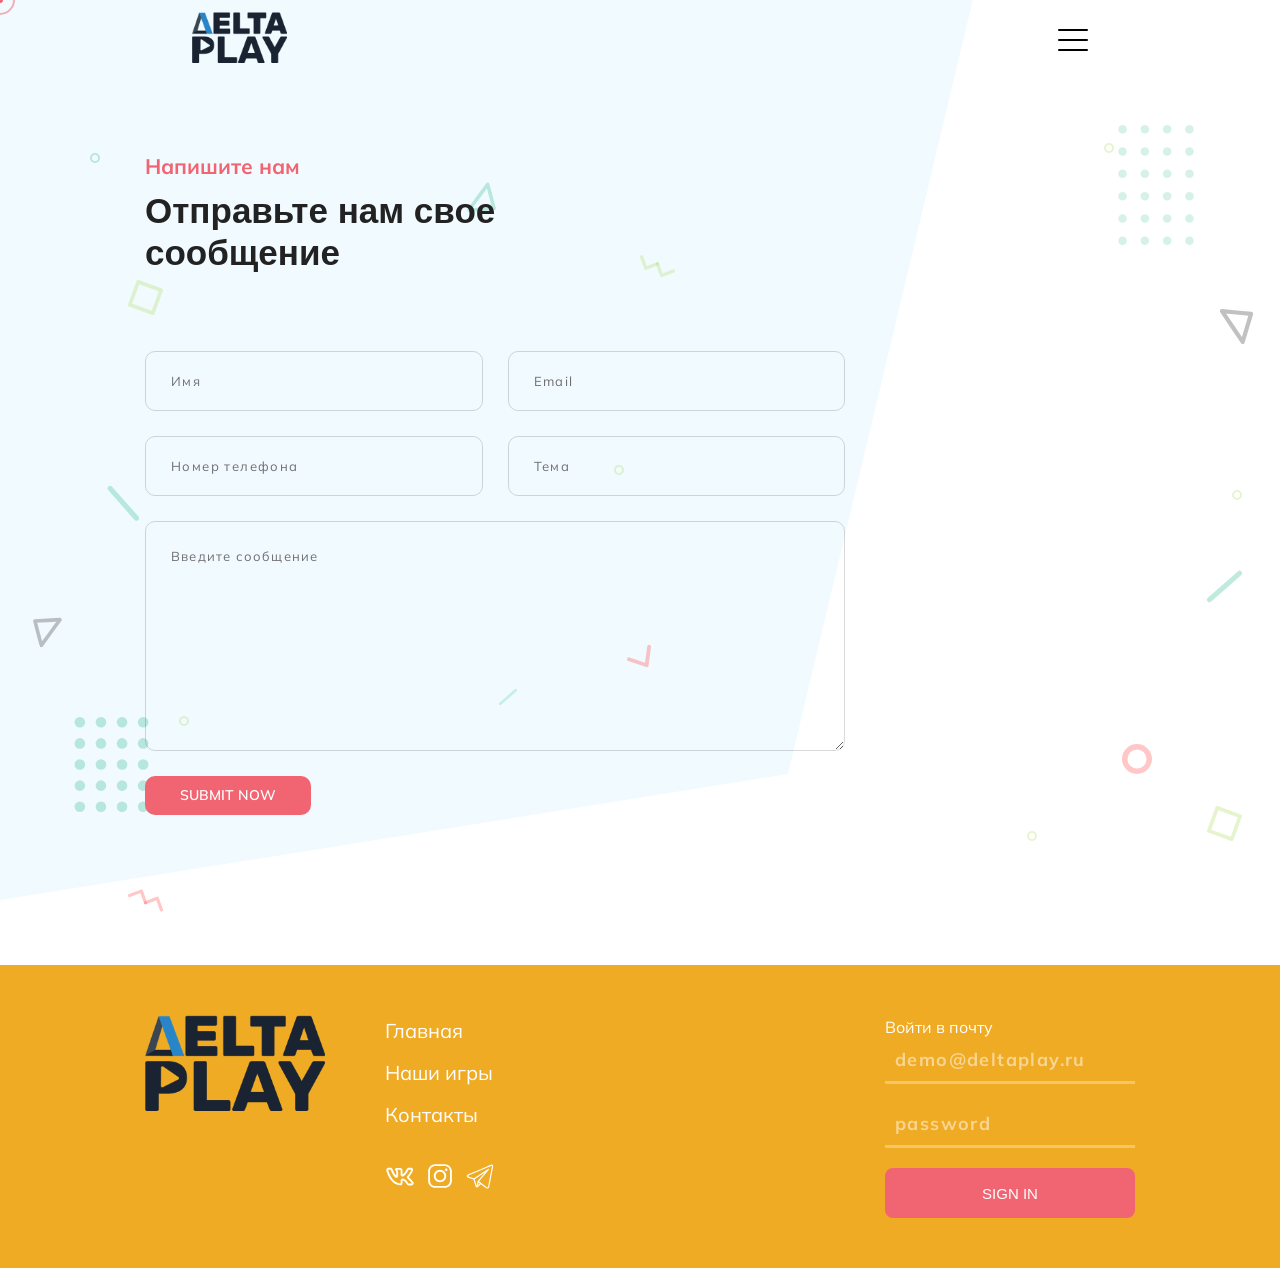
==== commit 194e4c10: "Add social media" ====
--- a/contact-us.html
+++ b/contact-us.html
@@ -13,6 +13,7 @@
 	<meta name="viewport" content="width=device-width, initial-scale=1, maximum-scale=1">
 
 	<title>Дельтаплей</title>
+	<link rel="icon" href="/img/favicon.ico" type="image/x-icon">
 
 	<!-- STYLES -->
 	<link href="https://fonts.googleapis.com/css2?family=Mulish:ital,wght@0,200;0,300;0,400;0,500;0,600;0,700;0,800;0,900;1,200;1,300;1,400;1,500;1,600;1,700;1,800;1,900&family=Poppins:ital,wght@0,300;0,400;0,500;0,600;0,700;0,800;0,900;1,300;1,400;1,500;1,600;1,700;1,800;1,900&display=swap" rel="stylesheet">
@@ -38,7 +39,7 @@
 
 	<div class="deltaplay_tm_extra_demo">
 
-		<div class="deltaplay_tm_fixed_background" data-img-url="img/hero/4.jpg"></div>
+		<div class="deltaplay_tm_fixed_background"></div>
 
 		<!-- TOPBAR -->
 		<div class="deltaplay_tm_topbar smaller" data-position="fixed">
@@ -181,17 +182,17 @@
 					</nav>
 					<ul class="footer__social footer__contacts-box">
 						<li class="footer__social-item">
-							<a class="footer__social-link" href="" target="_blank" rel="noopener">
+							<a class="footer__social-link" href="https://vk.ru/deltaplay_vk" target="_blank" rel="noopener">
 								<img width="30" height="30" src="img/icons-vk.svg" alt="vk">
 							</a>
 						</li>
 						<li class="footer__social-item">
-							<a class="footer__social-link" href="" target="_blank" rel="noopener">
+							<a class="footer__social-link" href="https://www.instagram.com/deltaplay.by/" target="_blank" rel="noopener">
 								<img width="30" height="30" src="img/icons-instagram.svg" alt="instagram">
 							</a>
 						</li>
 						<li class="footer__social-item">
-							<a class="footer__social-link" href="" target="_blank" rel="noopener">
+							<a class="footer__social-link" href="https://t.me/deltaplayby" target="_blank" rel="noopener">
 								<img width="30" height="30" src="img/icons-tg.svg" alt="telegram">
 							</a>
 						</li>
--- a/css/style.css
+++ b/css/style.css
@@ -87,6 +87,15 @@
 	line-height: 1.2;
 	font-family: "Montserrat Alternates", sans-serif;
 	color: #222;
+}
+
+h1.title{
+	font-size: 20px;
+	font-size: 20px;
+	font-weight:600;
+	line-height: 1.2;
+	font-family: "Mulish", sans-serif;
+	color: #2886c8;
 }
 
 h1 { font-size: 45px; }
@@ -268,6 +277,11 @@
 	font-size: 20px;
 	padding-bottom: 10px;
 }
+
+.footer__contacts-us {
+	color: #1a2331;
+	margin-top: 35px;
+}
 .email-container input{
 	background: 0;
 	width: 250px;
@@ -505,6 +519,7 @@
 }
 .deltaplay_tm_hero .subtitle{
 	display: inline-block;
+	font-family: "Mulish", sans-serif;
 	color: #F16471;
 	font-size: 30px;
 	font-weight: 700;
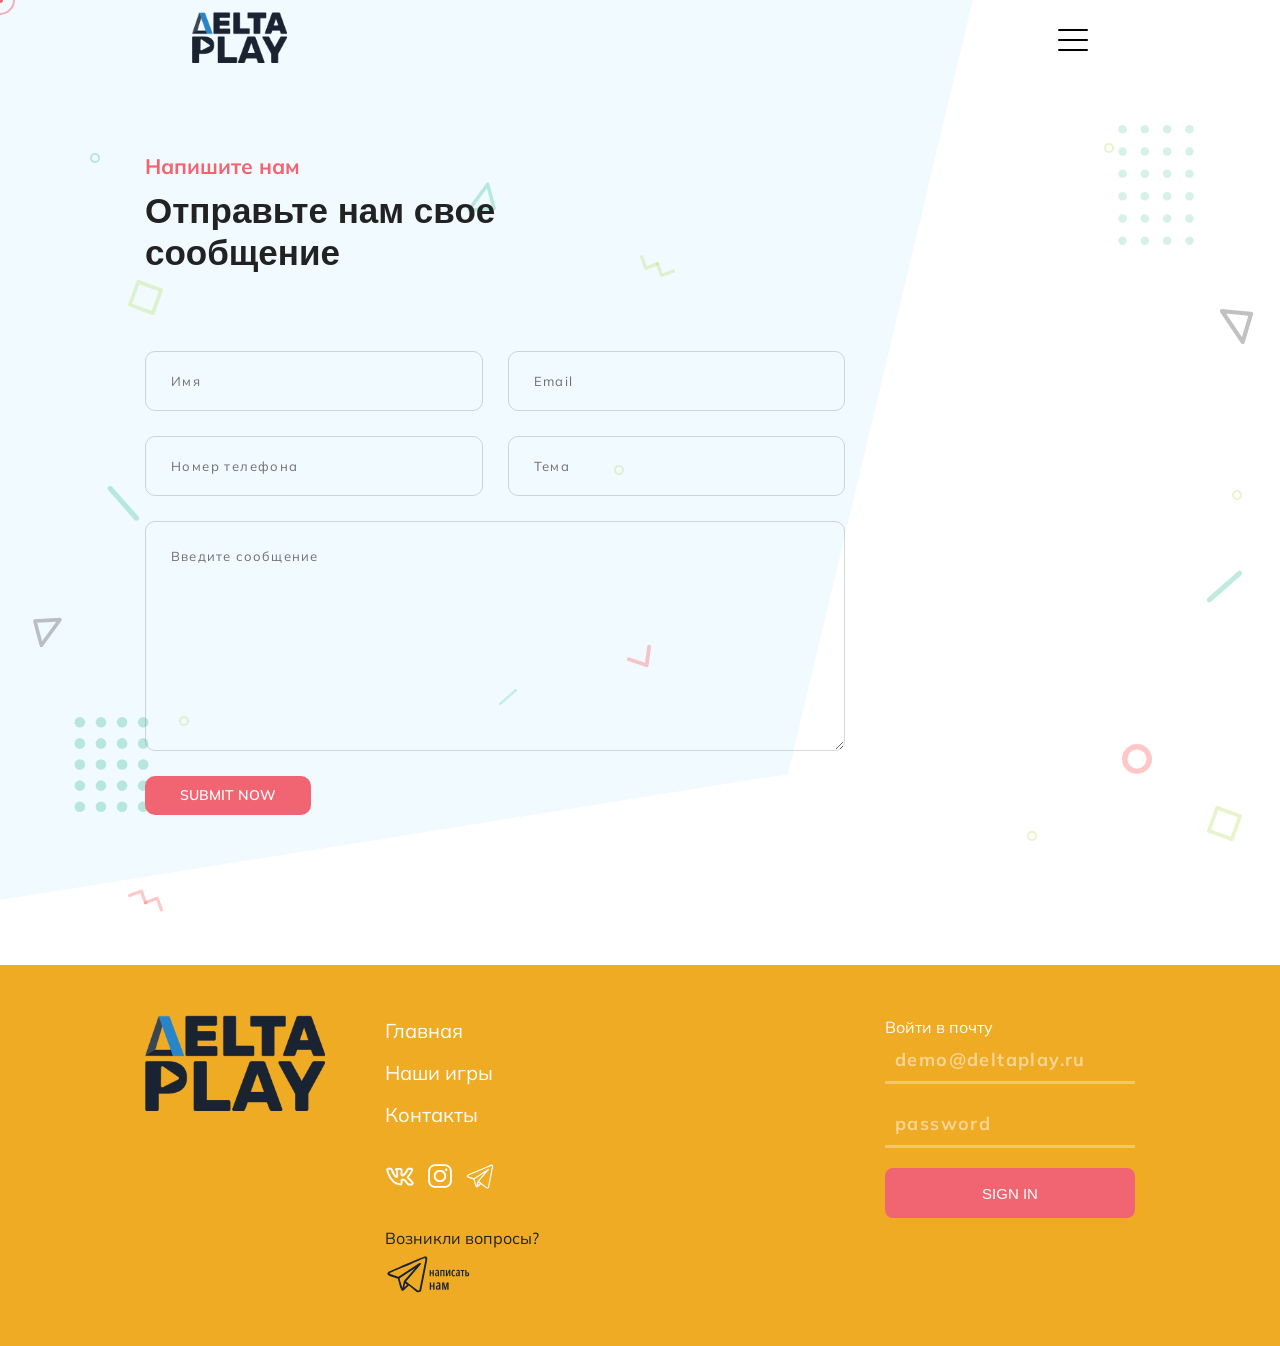
==== commit 865b7144: "Add messages files" ====
--- a/contact-us.html
+++ b/contact-us.html
@@ -197,6 +197,12 @@
 							</a>
 						</li>
 					</ul>
+					<div class="footer__contacts-box footer__contacts-us">
+						<div>Возникли вопросы?</div>
+						<a class="footer__social-link" href="https://t.me/Deltaplay_byBot" target="_blank" rel="noopener">
+							<img width="auto" height="45" src="img/icons-tg-chat.svg" alt="telegram">
+						</a>
+					</div>
 				</div>
 			</div>
 			<div class="footer__right">
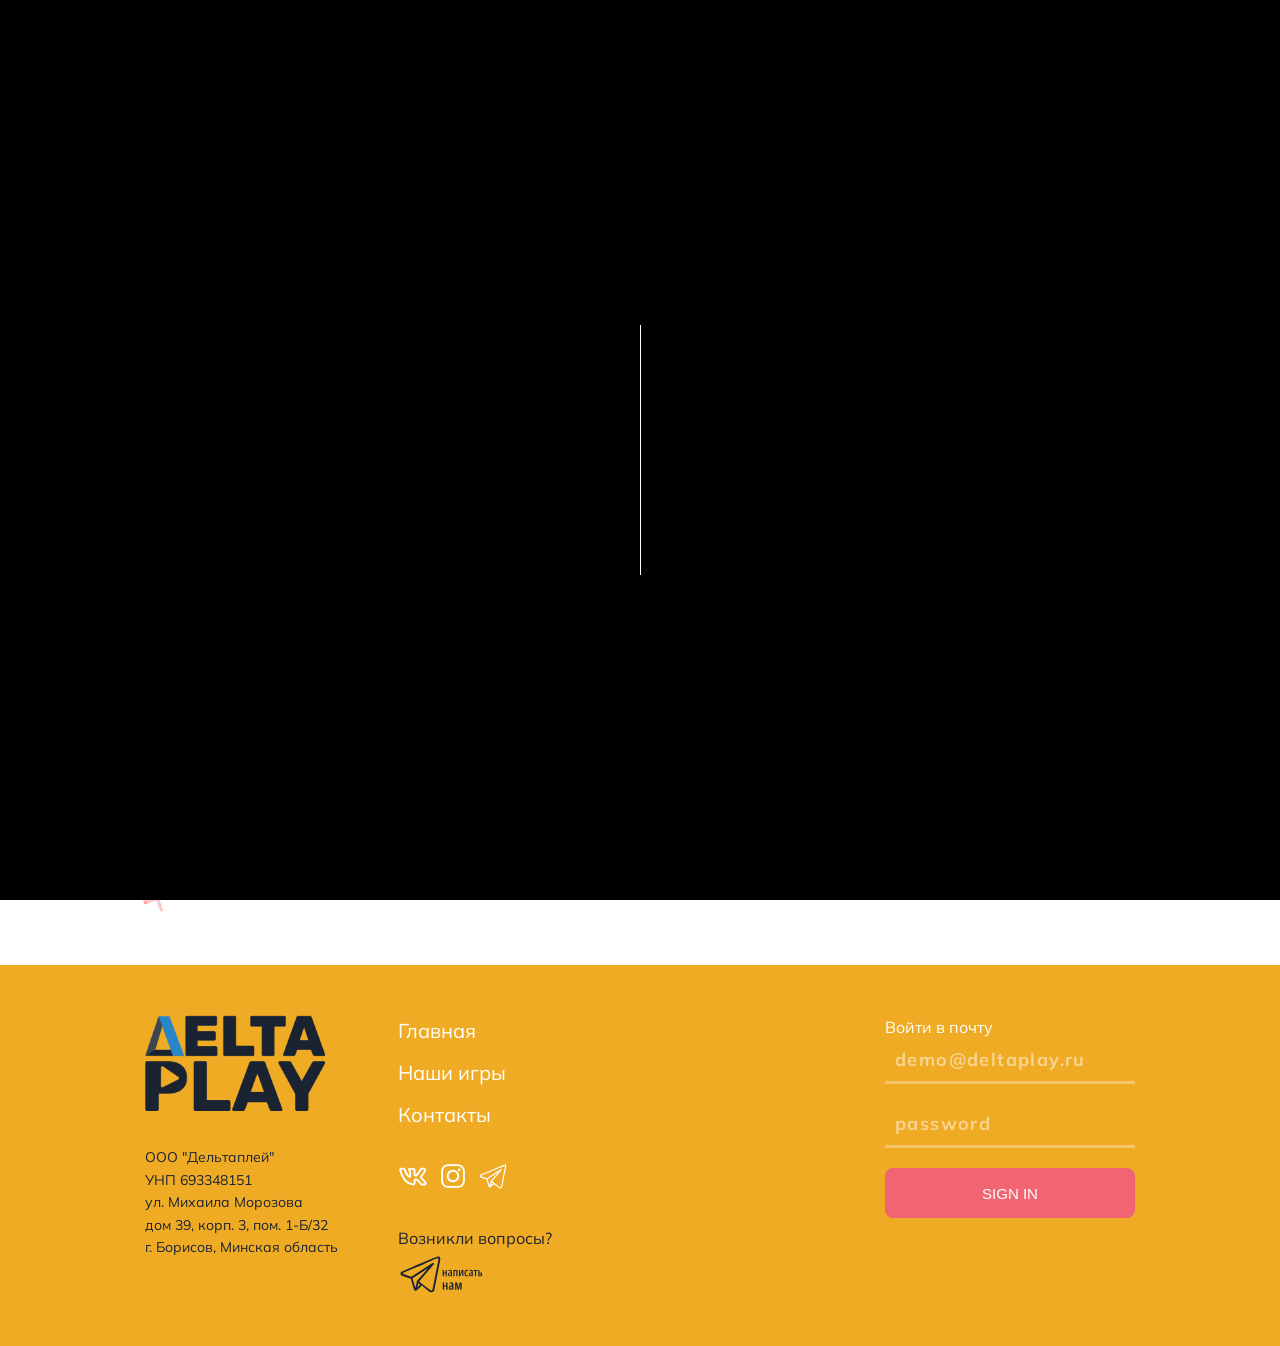
==== commit cc28c65f: "Add new" ====
--- a/contact-us.html
+++ b/contact-us.html
@@ -163,9 +163,18 @@
 	<div class="footer-container">
 		<div class="container">
 			<div class="footer__left">
-				<a href="index.html" class="footer__logo">
-					<img width="180" src="img/deltaplay.png" alt="Дельтаплей">
-				</a>
+				<div>
+					<a href="index.html" class="footer__logo">
+						<img width="180" src="img/deltaplay.png" alt="Дельтаплей">
+					</a>
+					<div class="footer__info">
+						OOO "Дельтаплей"<br>
+						УНП 693348151<br>
+						ул. Михаила Морозова<br> дом 39, корп. 3, пом. 1-Б/32<br>
+						г. Борисов, Минская область
+
+					</div>
+				</div>
 				<div>
 					<nav class="footer__nav">
 						<ul class="footer__list">
--- a/css/style.css
+++ b/css/style.css
@@ -282,6 +282,12 @@
 	color: #1a2331;
 	margin-top: 35px;
 }
+
+.footer__info {
+	color: #1a2331;
+	margin-top: 35px;
+	font-size: 14px;
+}
 .email-container input{
 	background: 0;
 	width: 250px;
@@ -324,6 +330,74 @@
 }
 
 /* Popup styles */
+
+
+.geo-popup {
+	position: fixed;
+	inset: 0;
+	z-index: 9999;
+	display: none;
+	font-family: 'Montserrat', sans-serif;
+}
+
+.geo-popup.active {
+	display: block;
+}
+
+.geo-popup__overlay {
+	position: absolute;
+	inset: 0;
+	background: rgba(0, 0, 0, 0.6);
+}
+
+.geo-popup__content {
+	position: relative;
+	max-width: 520px;
+	margin: 8vh auto;
+	background: #fff;
+	padding: 30px;
+	border-radius: 12px;
+	box-shadow: 0 20px 50px rgba(0, 0, 0, 0.25);
+	z-index: 2;
+}
+
+.geo-popup__close {
+	position: absolute;
+	top: 12px;
+	right: 14px;
+	font-size: 26px;
+	background: none;
+	border: none;
+	cursor: pointer;
+}
+
+.geo-popup h2 {
+	margin-top: 0;
+	margin-bottom: 15px;
+}
+
+.geo-popup p {
+	font-size: 14px;
+	line-height: 1.5;
+	margin-bottom: 12px;
+}
+
+.geo-popup__links {
+	list-style: none;
+	padding: 0;
+	margin-top: 20px;
+}
+
+.geo-popup__links li {
+	margin-bottom: 14px;
+	font-size: 14px;
+}
+
+.geo-popup__links a {
+	color: #6a5acd;
+	text-decoration: underline;
+}
+
 .modal {
 	position: fixed;
 	top: 0; left: 0;
